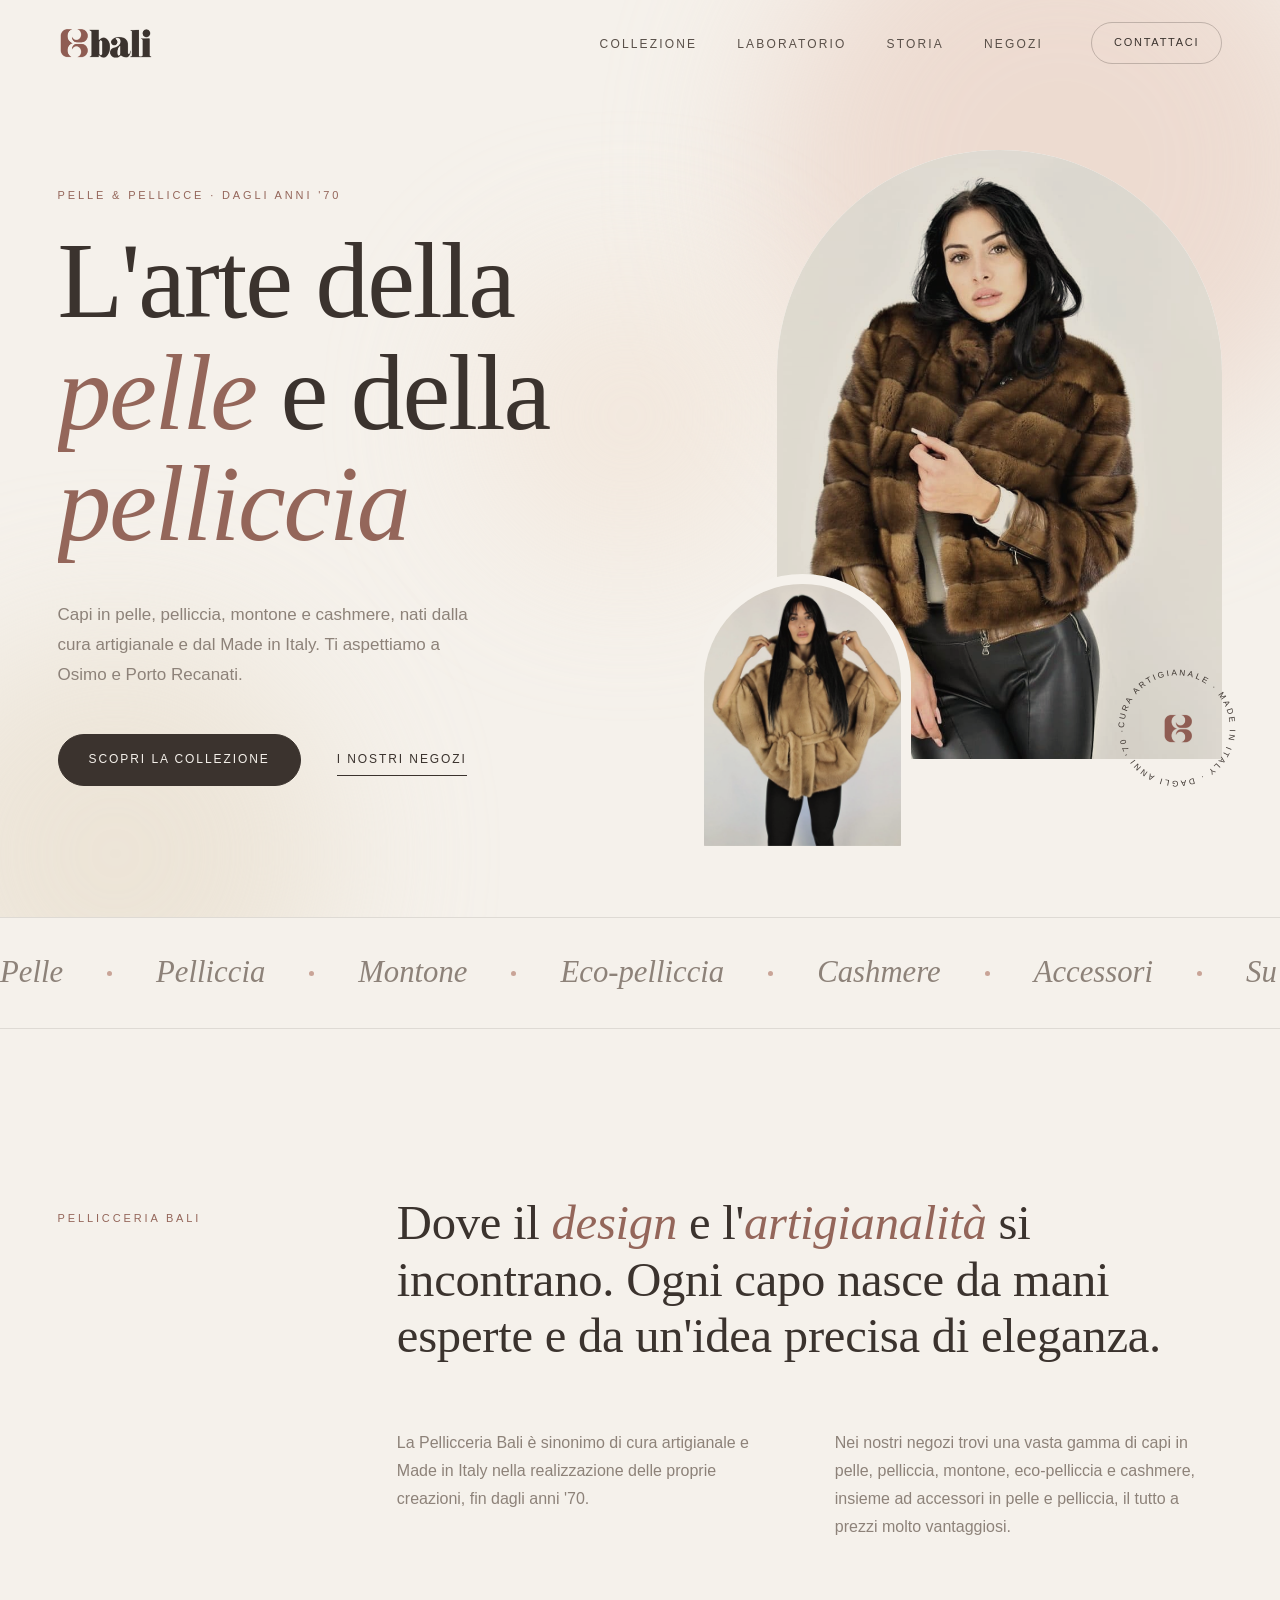
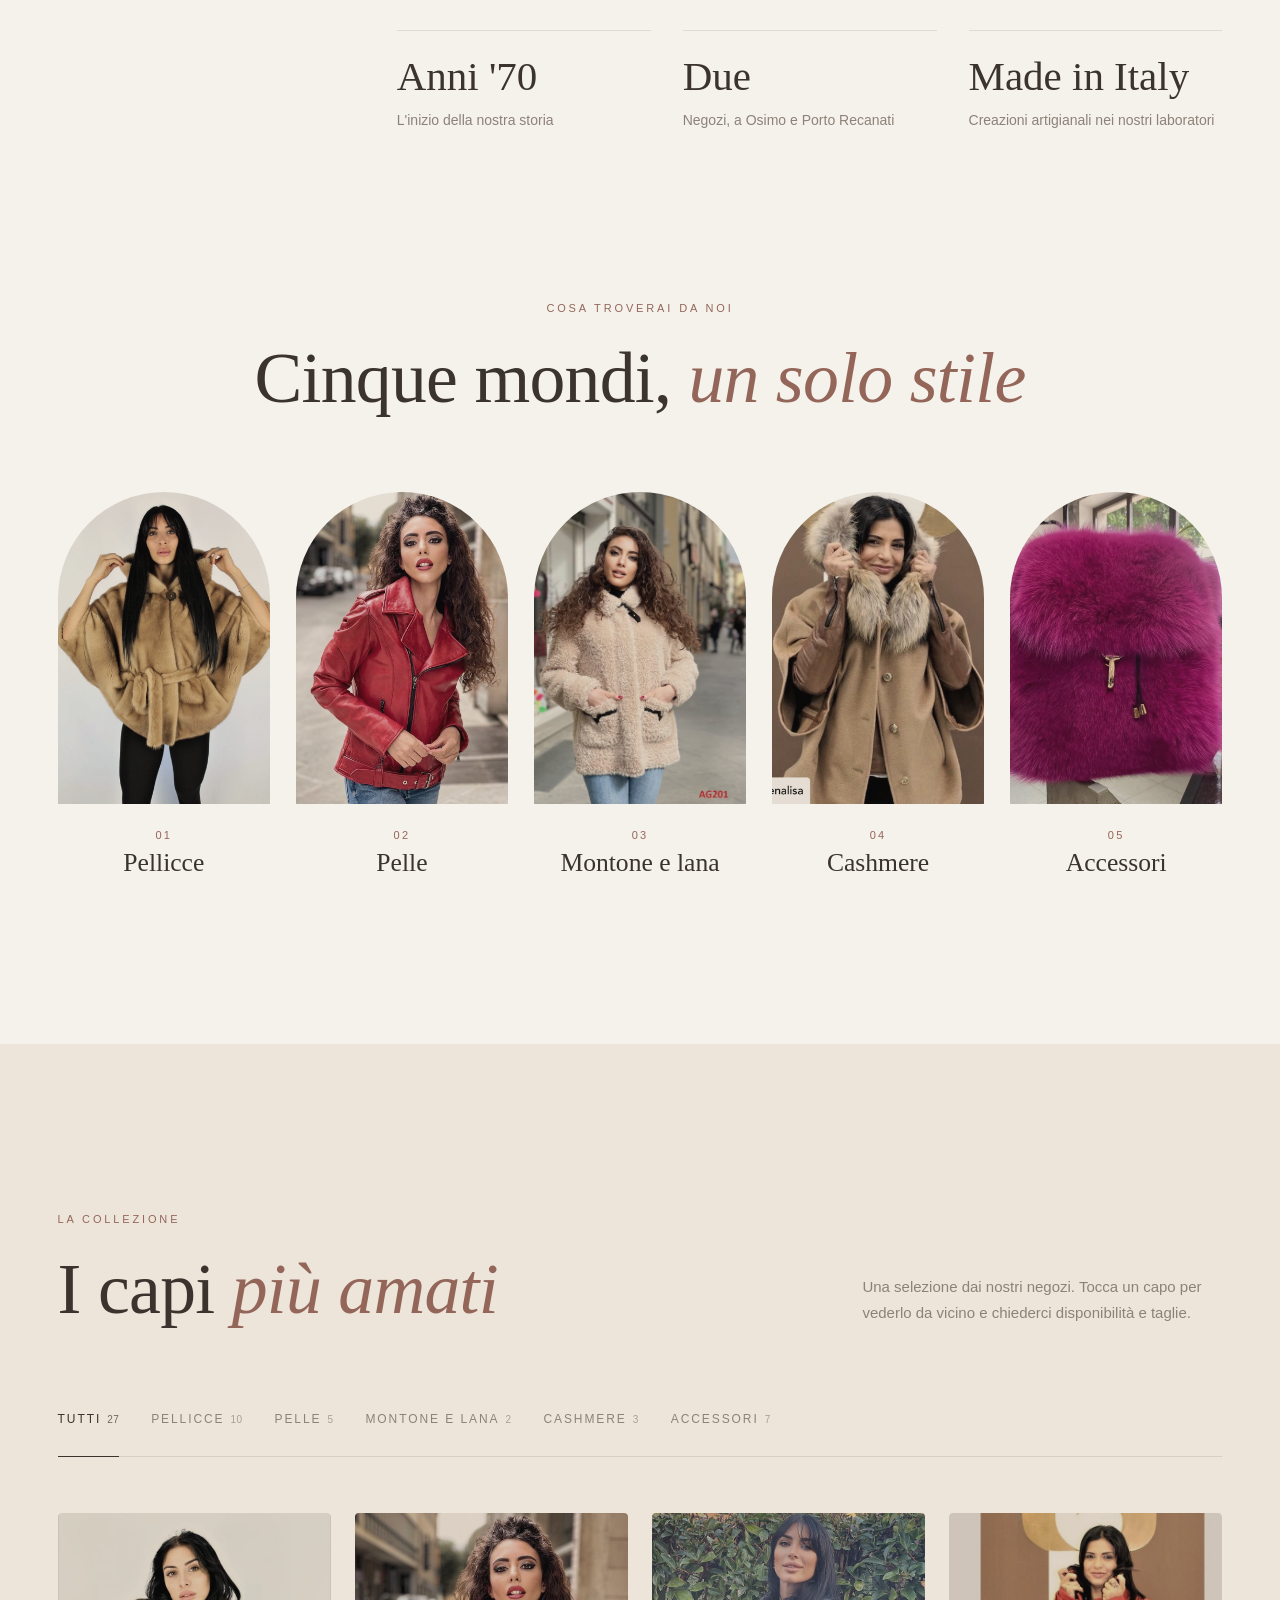
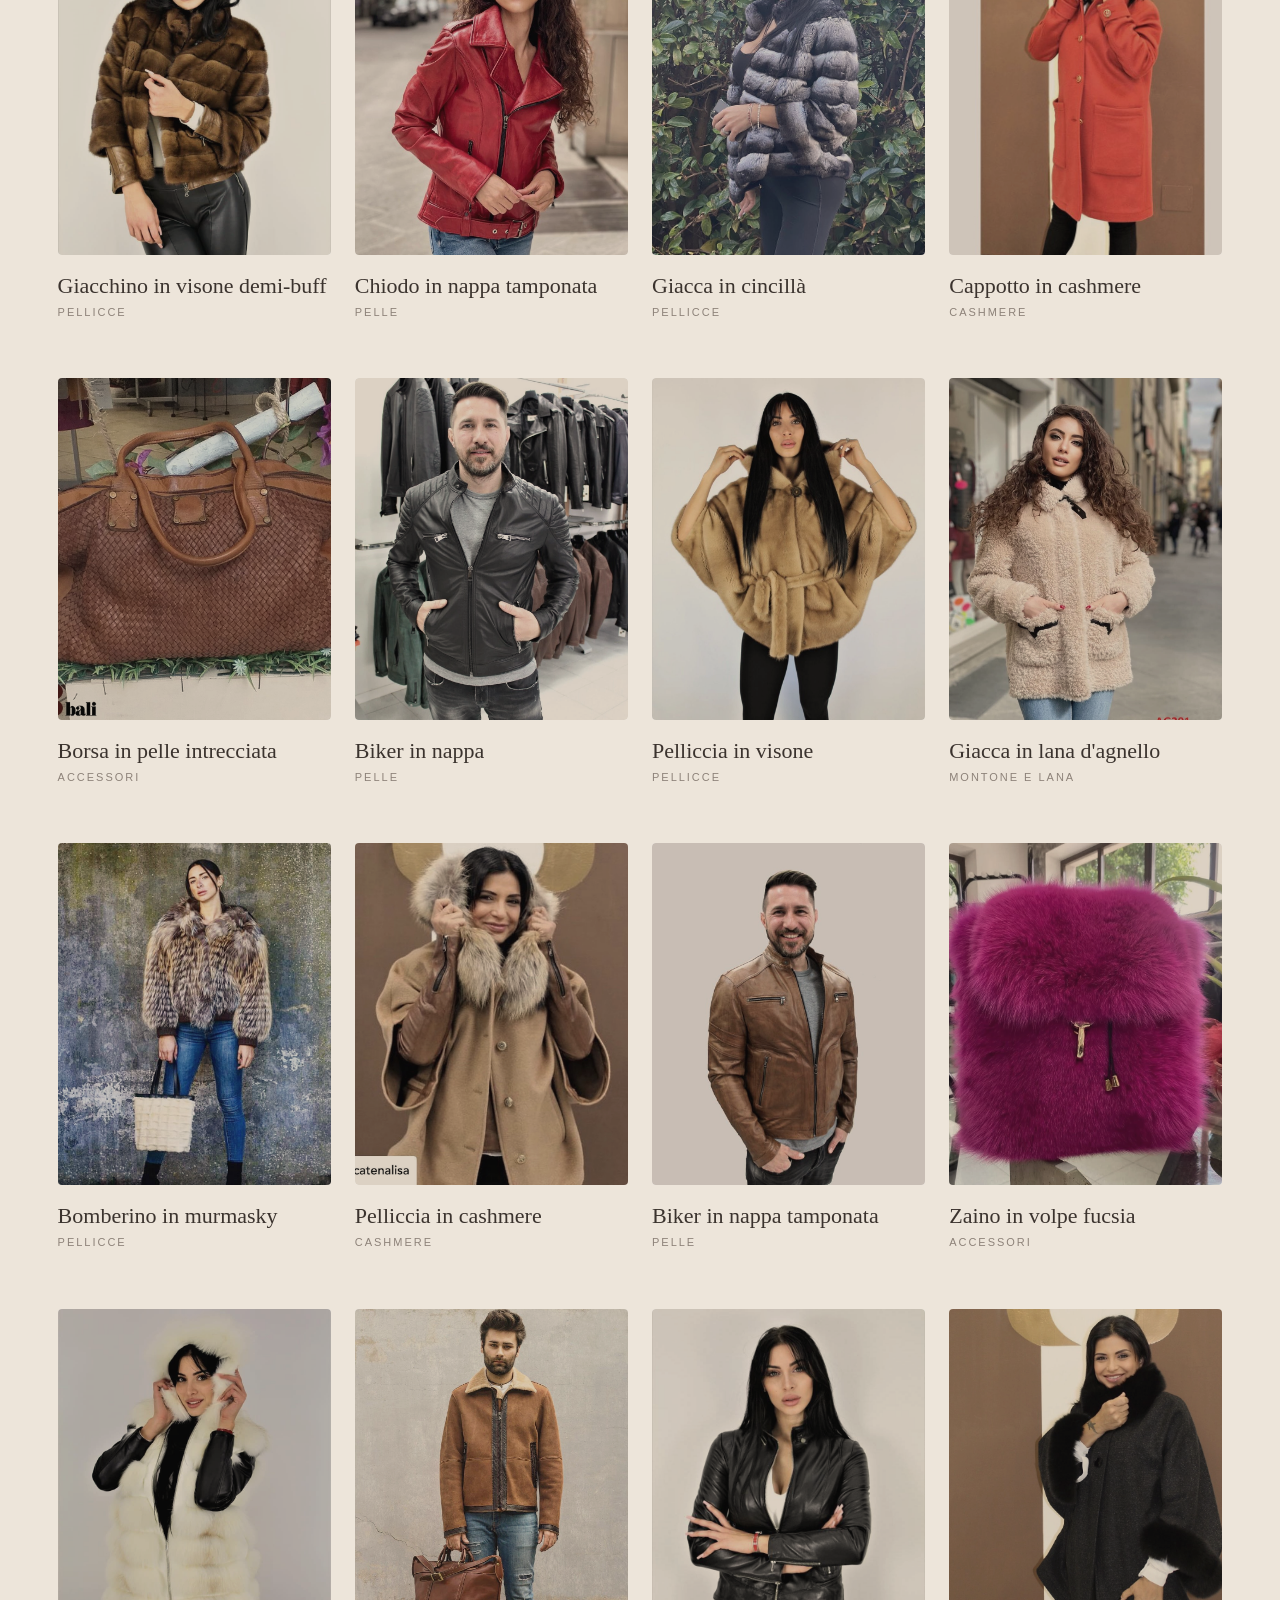
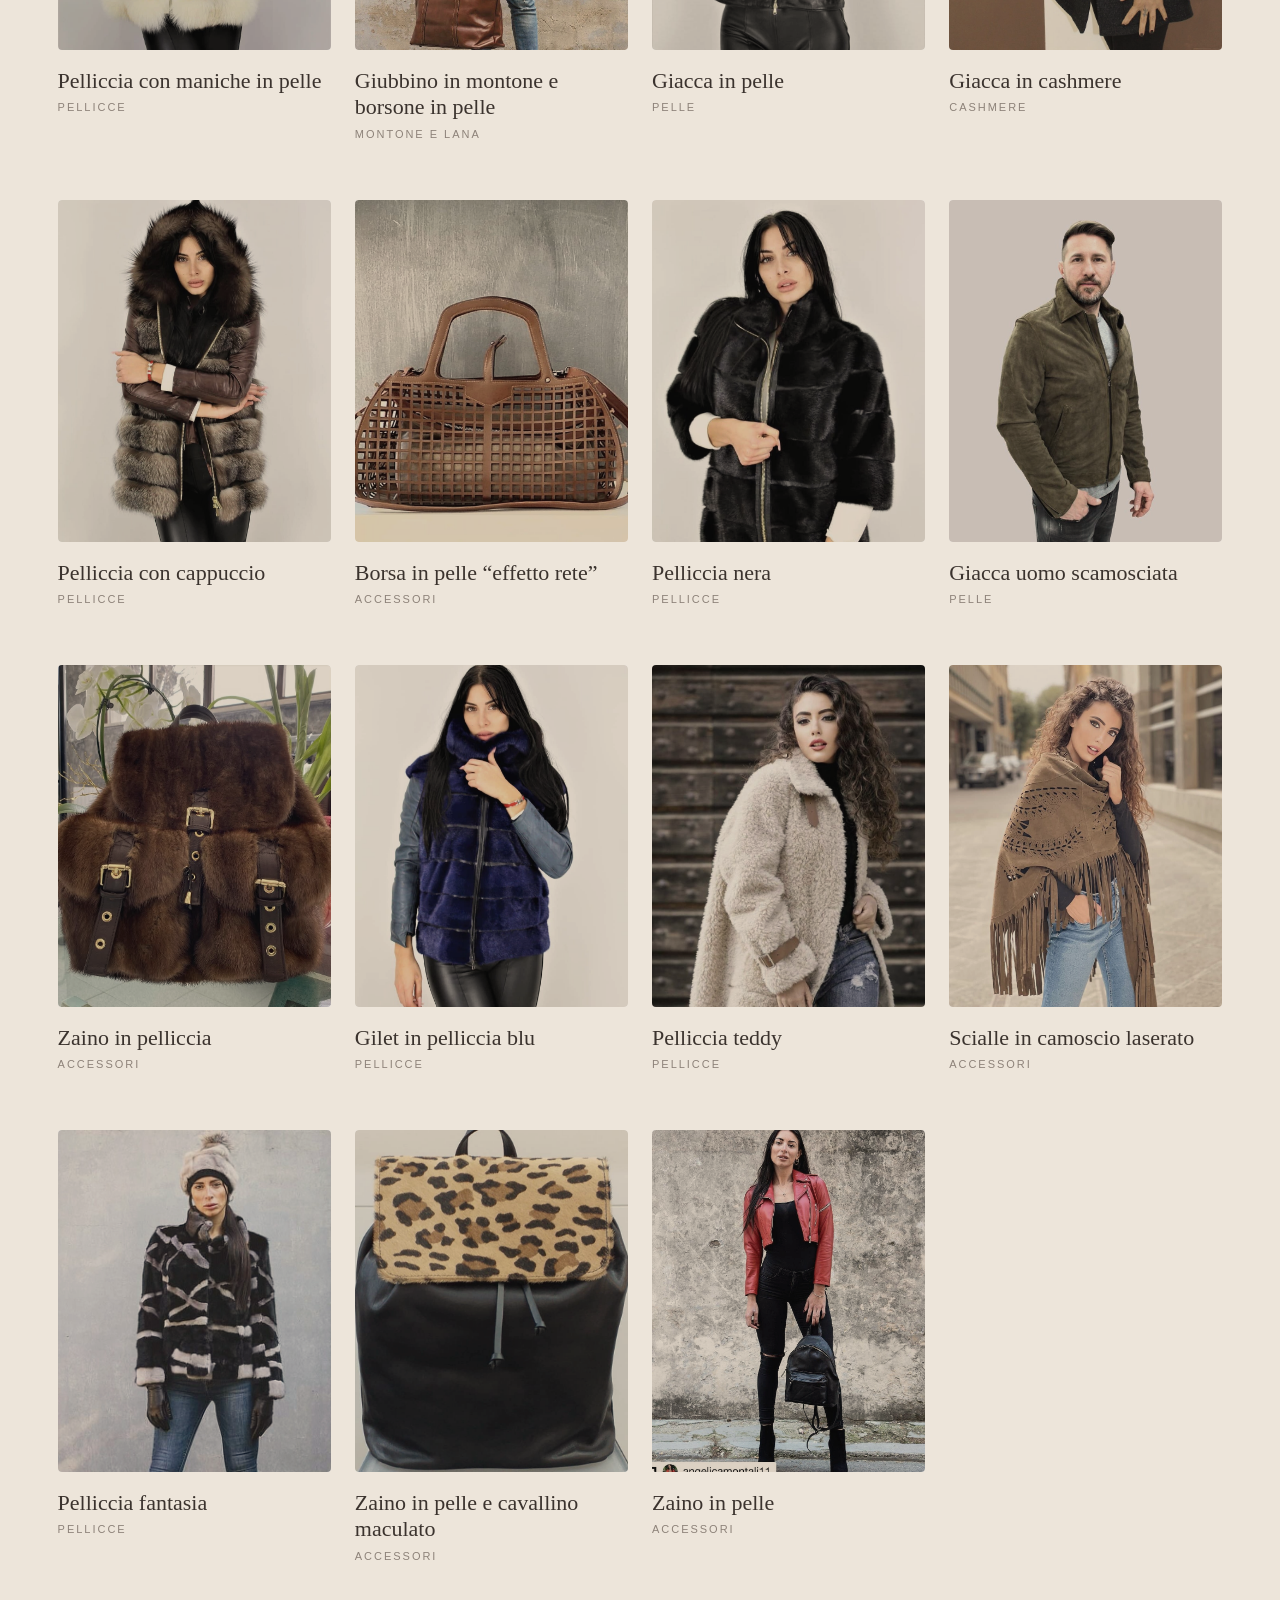
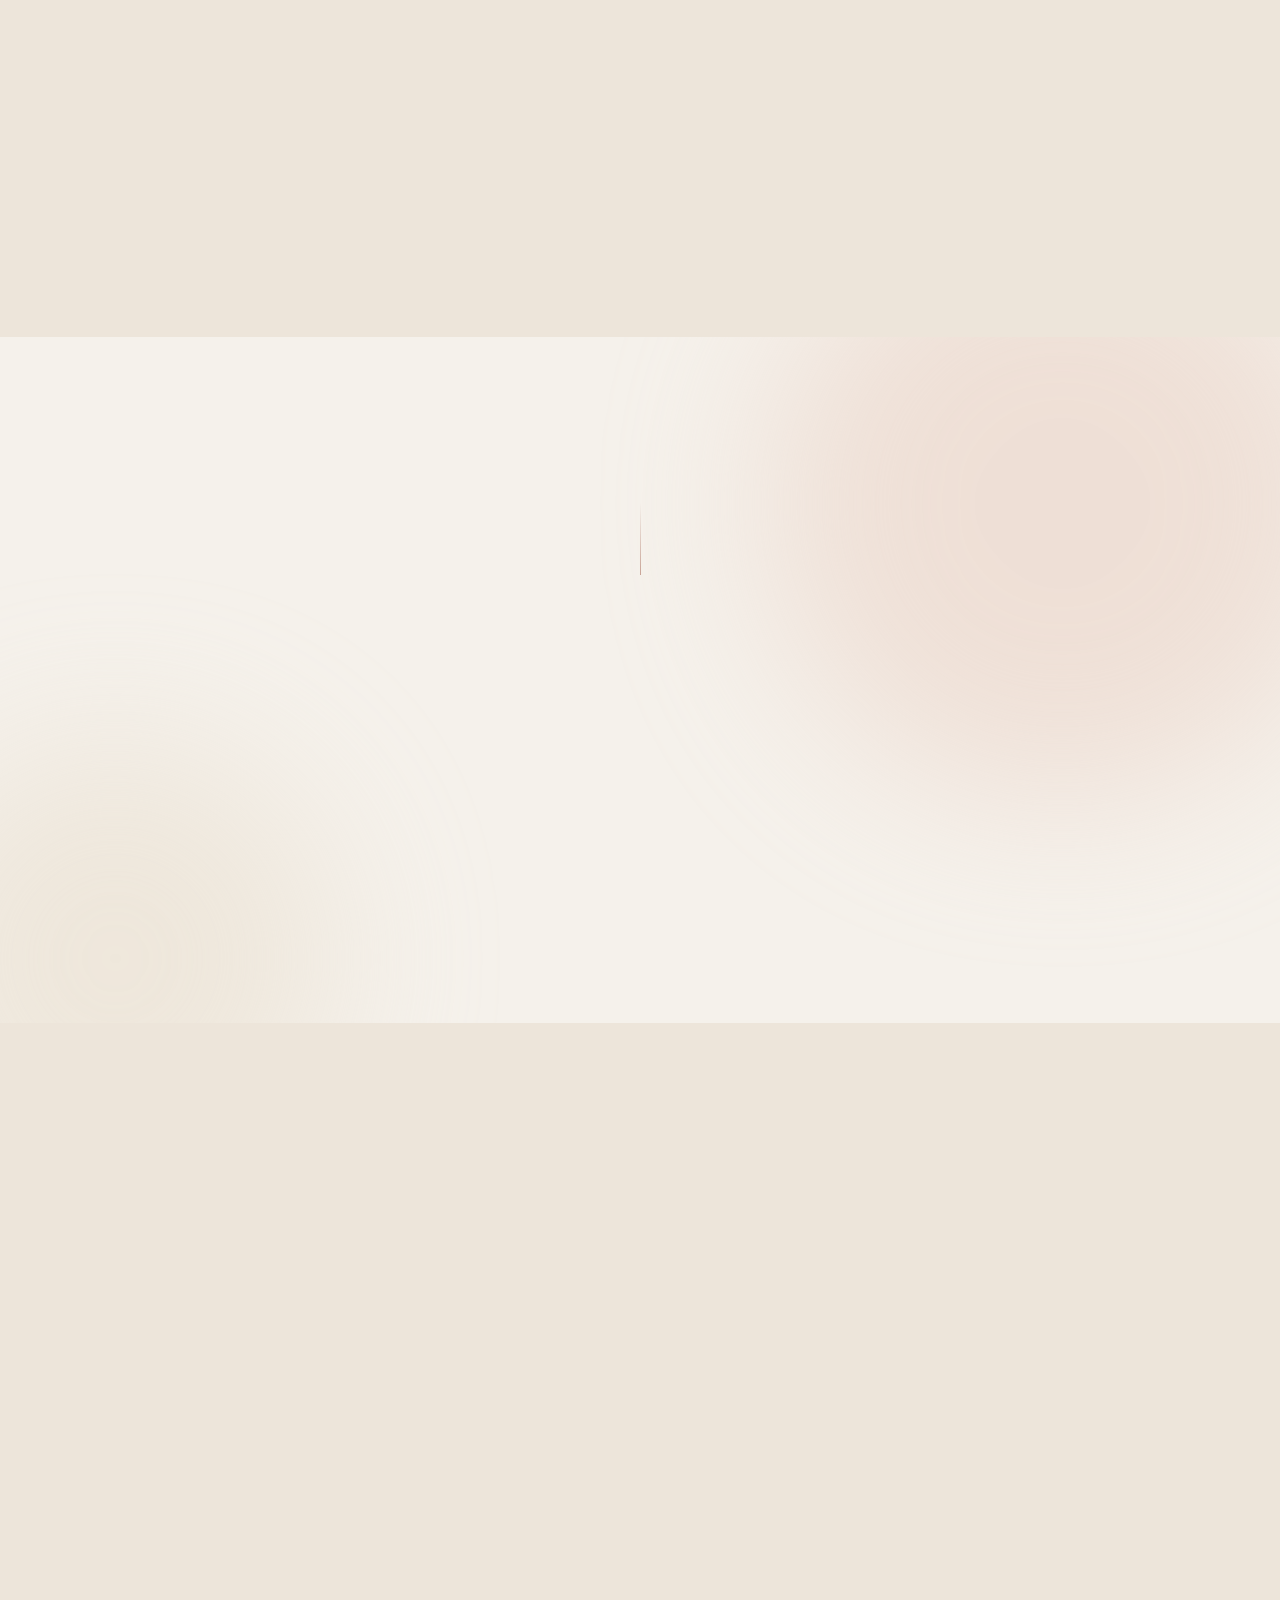
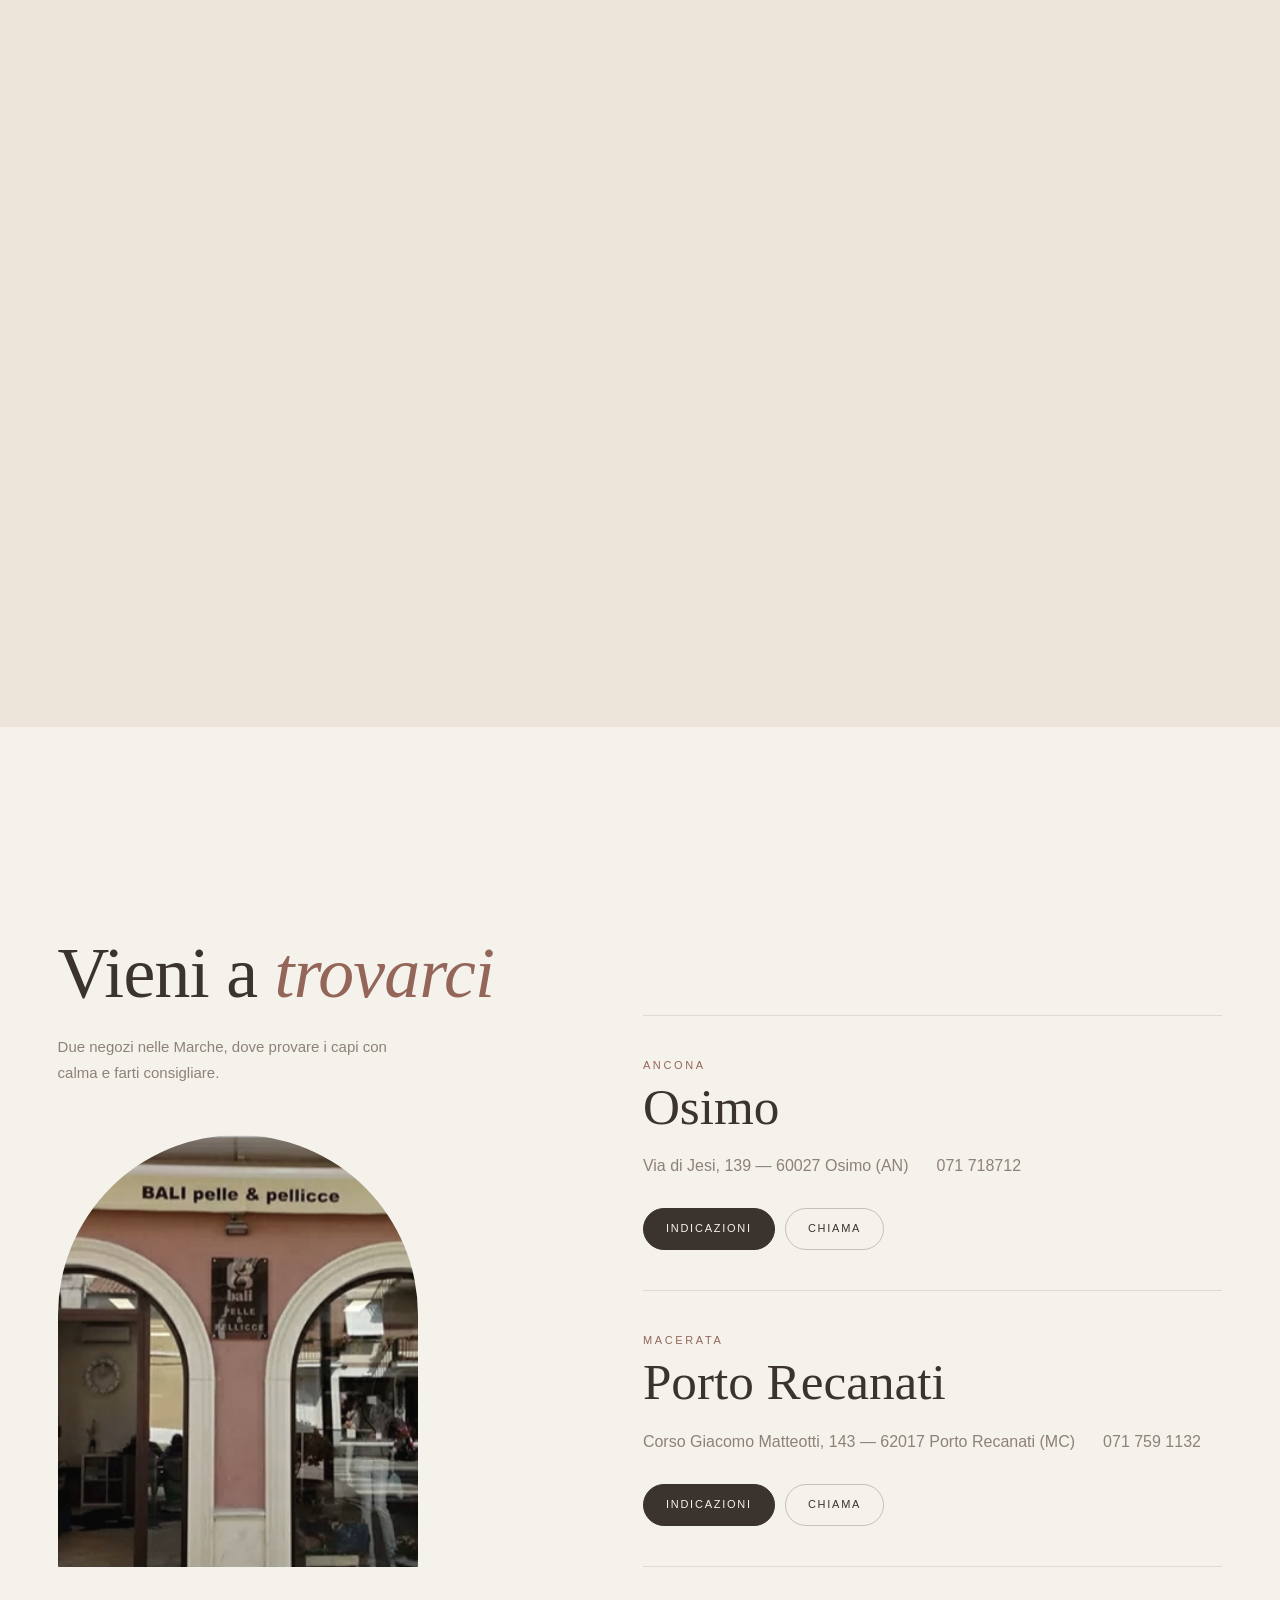
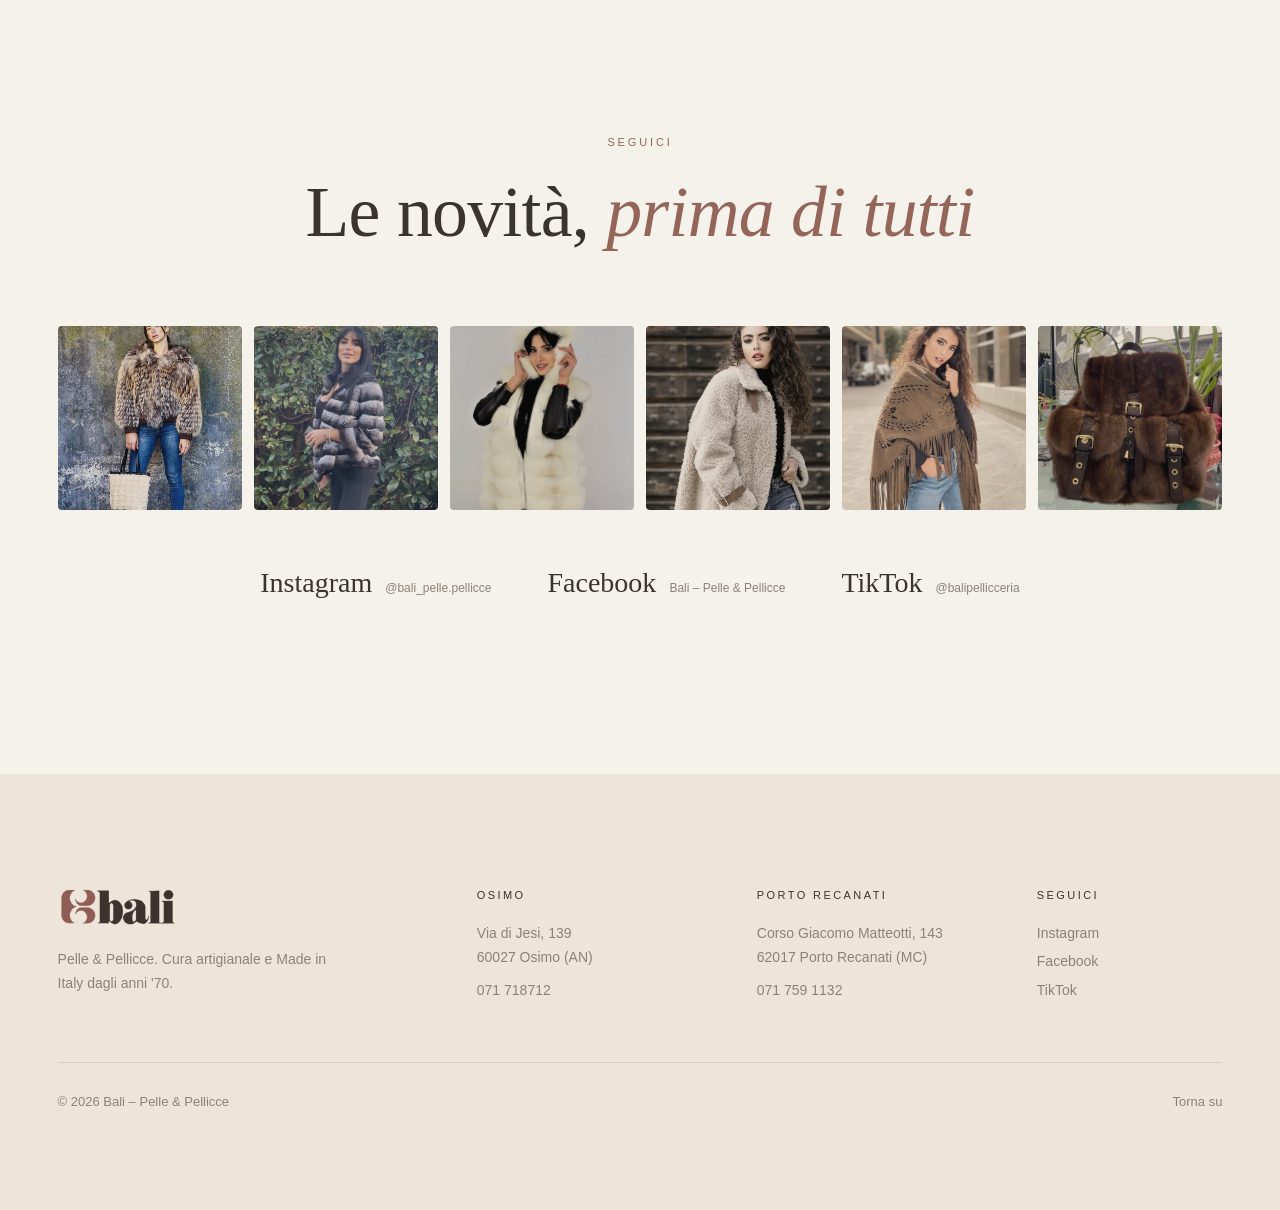
==== index.html @ cedbc959 "Importa il sito Bali – Pelle & Pellicce (versione dallo zip) Sito statico: index.html, style.css, ma" ====
<!doctype html>
<html lang="it">
<head>
  <meta charset="utf-8">
  <meta name="viewport" content="width=device-width, initial-scale=1">
  <title>Bali – Pelle &amp; Pellicce | Osimo e Porto Recanati</title>
  <meta name="description" content="Pellicceria Bali: capi in pelle, pelliccia, montone, cashmere e accessori, cura artigianale e Made in Italy dagli anni '70. Laboratorio per riparazioni, rimesse a modello e capi su misura. Negozi a Osimo e Porto Recanati.">
  <meta name="theme-color" content="#f5f1eb">
  <link rel="icon" type="image/png" href="img/favicon-tenue.png">
  <link rel="apple-touch-icon" href="img/favicon-tenue.png">

  <meta property="og:type" content="website">
  <meta property="og:title" content="Bali – Pelle &amp; Pellicce">
  <meta property="og:description" content="Cura artigianale e Made in Italy dagli anni '70. Negozi a Osimo e Porto Recanati.">
  <meta property="og:image" content="img/p13.jpg">
  <meta property="og:locale" content="it_IT">

  <link rel="preload" href="fonts/instrument-serif-latin.woff2" as="font" type="font/woff2" crossorigin>
  <link rel="preload" href="fonts/manrope-latin.woff2" as="font" type="font/woff2" crossorigin>
  <link rel="stylesheet" href="fonts/fonts.css">
  <link rel="stylesheet" href="style.css">

  <script>document.documentElement.classList.add('js')</script>
  <script type="application/ld+json">
  {
    "@context": "https://schema.org",
    "@graph": [
      {
        "@type": "ClothingStore",
        "name": "Bali – Pelle & Pellicce Osimo",
        "image": "img/negozio-3.jpg",
        "telephone": "+39 071 718712",
        "address": { "@type": "PostalAddress", "streetAddress": "Via di Jesi, 139", "addressLocality": "Osimo", "postalCode": "60027", "addressRegion": "AN", "addressCountry": "IT" }
      },
      {
        "@type": "ClothingStore",
        "name": "Bali – Pelle & Pellicce Porto Recanati",
        "image": "img/negozio-3.jpg",
        "telephone": "+39 071 759 1132",
        "address": { "@type": "PostalAddress", "streetAddress": "Corso Giacomo Matteotti, 143", "addressLocality": "Porto Recanati", "postalCode": "62017", "addressRegion": "MC", "addressCountry": "IT" }
      }
    ]
  }
  </script>
</head>
<body>
  <a class="salta" href="#contenuto">Vai al contenuto</a>

  <!-- ============ HEADER ============ -->
  <header class="header" id="header">
    <div class="header__inner">
      <a class="header__logo" href="#top" aria-label="Bali – Pelle &amp; Pellicce, torna all'inizio">
        <img src="img/logo-tenue.png" alt="Bali" width="250" height="86">
      </a>
      <nav class="nav" id="nav" aria-label="Menu principale">
        <ul class="nav__lista">
          <li><a href="#collezione">Collezione</a></li>
          <li><a href="#laboratorio">Laboratorio</a></li>
          <li><a href="#storia">Storia</a></li>
          <li><a href="#negozi">Negozi</a></li>
        </ul>
        <a class="btn btn--contorno btn--piccolo nav__cta" href="https://wa.me/390717591132" target="_blank" rel="noopener">Contattaci</a>
      </nav>
      <button class="burger" id="burger" type="button" aria-expanded="false" aria-controls="nav" aria-label="Apri il menu">
        <span></span><span></span>
      </button>
    </div>
  </header>

  <main id="contenuto">

    <!-- ============ HERO ============ -->
    <section class="hero" id="top">
      <div class="luce" aria-hidden="true"><span></span><span></span><span></span></div>
      <div class="contenitore hero__inner">
        <div class="hero__testo">
          <p class="etichetta hero__etichetta">Pelle &amp; Pellicce · dagli anni '70</p>
          <h1 class="hero__titolo">
            <span class="riga"><span>L'arte della</span></span>
            <span class="riga"><span><em>pelle</em> e della</span></span>
            <span class="riga"><span><em>pelliccia</em></span></span>
          </h1>
          <p class="hero__sotto">Capi in pelle, pelliccia, montone e cashmere, nati dalla cura artigianale e dal Made in Italy. Ti aspettiamo a Osimo e Porto Recanati.</p>
          <div class="hero__azioni">
            <a class="btn" href="#collezione">Scopri la collezione</a>
            <a class="link" href="#negozi">I nostri negozi</a>
          </div>
        </div>

        <div class="hero__media" aria-hidden="true">
          <figure class="arco arco--grande foto-tenue" data-parallax="-0.04"><img src="img/p13.jpg" alt="" width="864" height="1080"></figure>
          <figure class="arco arco--piccolo foto-tenue" data-parallax="0.1"><img src="img/p22.jpg" alt="" width="928" height="1160"></figure>
          <div class="sigillo">
            <svg viewBox="0 0 200 200" class="sigillo__testo">
              <defs><path id="cerchio" d="M100,100 m-80,0 a80,80 0 1,1 160,0 a80,80 0 1,1 -160,0"/></defs>
              <text><textPath href="#cerchio" textLength="500" lengthAdjust="spacing">Cura artigianale · Made in Italy · dagli anni '70 ·</textPath></text>
            </svg>
            <img src="img/marchio-tenue.png" alt="" width="234" height="258">
          </div>
        </div>
      </div>
    </section>

    <!-- ============ MATERIE ============ -->
    <div class="materie" aria-hidden="true">
      <div class="materie__traccia">
        <span>Pelle</span><i></i><span>Pelliccia</span><i></i><span>Montone</span><i></i><span>Eco-pelliccia</span><i></i><span>Cashmere</span><i></i><span>Accessori</span><i></i><span>Su misura</span><i></i>
        <span>Pelle</span><i></i><span>Pelliccia</span><i></i><span>Montone</span><i></i><span>Eco-pelliccia</span><i></i><span>Cashmere</span><i></i><span>Accessori</span><i></i><span>Su misura</span><i></i>
      </div>
    </div>

    <!-- ============ MANIFESTO ============ -->
    <section class="manifesto sezione" id="manifesto">
      <div class="contenitore manifesto__inner">
        <p class="etichetta reveal">Pellicceria Bali</p>
        <div>
          <p class="manifesto__frase reveal">Dove il <em>design</em> e l'<em>artigianalità</em> si incontrano. Ogni capo nasce da mani esperte e da un'idea precisa di eleganza.</p>
          <div class="manifesto__colonne">
            <p class="reveal">La Pellicceria Bali è sinonimo di cura artigianale e Made in Italy nella realizzazione delle proprie creazioni, fin dagli anni '70.</p>
            <p class="reveal">Nei nostri negozi trovi una vasta gamma di capi in pelle, pelliccia, montone, eco-pelliccia e cashmere, insieme ad accessori in pelle e pelliccia, il tutto a prezzi molto vantaggiosi.</p>
          </div>
          <dl class="numeri">
            <div class="reveal"><dt>Anni '70</dt><dd>L'inizio della nostra storia</dd></div>
            <div class="reveal"><dt>Due</dt><dd>Negozi, a Osimo e Porto Recanati</dd></div>
            <div class="reveal"><dt>Made in Italy</dt><dd>Creazioni artigianali nei nostri laboratori</dd></div>
          </dl>
        </div>
      </div>
    </section>

    <!-- ============ CATEGORIE ============ -->
    <section class="categorie" aria-labelledby="titolo-categorie">
      <div class="contenitore">
        <div class="intestazione intestazione--centro">
          <p class="etichetta reveal">Cosa troverai da noi</p>
          <h2 class="titolo reveal" id="titolo-categorie">Cinque mondi, <em>un solo stile</em></h2>
        </div>
        <div class="categorie__griglia">
          <a class="categoria reveal" href="#collezione" data-filtro="pellicce">
            <span class="categoria__arco foto-tenue"><img src="img/p22.jpg" alt="" loading="lazy" width="928" height="1160"></span>
            <span class="categoria__num">01</span><span class="categoria__nome">Pellicce</span>
          </a>
          <a class="categoria reveal" href="#collezione" data-filtro="pelle">
            <span class="categoria__arco foto-tenue"><img src="img/p07.jpg" alt="" loading="lazy" width="959" height="1199"></span>
            <span class="categoria__num">02</span><span class="categoria__nome">Pelle</span>
          </a>
          <a class="categoria reveal" href="#collezione" data-filtro="montone">
            <span class="categoria__arco foto-tenue"><img src="img/p10.jpg" alt="" loading="lazy" width="1000" height="1350"></span>
            <span class="categoria__num">03</span><span class="categoria__nome">Montone e lana</span>
          </a>
          <a class="categoria reveal" href="#collezione" data-filtro="cashmere">
            <span class="categoria__arco foto-tenue"><img src="img/p21.jpg" alt="" loading="lazy" width="1000" height="1080"></span>
            <span class="categoria__num">04</span><span class="categoria__nome">Cashmere</span>
          </a>
          <a class="categoria reveal" href="#collezione" data-filtro="accessori">
            <span class="categoria__arco foto-tenue"><img src="img/p27.jpg" alt="" loading="lazy" width="1000" height="1080"></span>
            <span class="categoria__num">05</span><span class="categoria__nome">Accessori</span>
          </a>
        </div>
      </div>
    </section>

    <!-- ============ COLLEZIONE ============ -->
    <section class="collezione sezione" id="collezione" aria-labelledby="titolo-collezione">
      <div class="contenitore">
        <div class="intestazione intestazione--riga">
          <div>
            <p class="etichetta reveal">La collezione</p>
            <h2 class="titolo reveal" id="titolo-collezione">I capi <em>più amati</em></h2>
          </div>
          <p class="intestazione__nota reveal">Una selezione dai nostri negozi. Tocca un capo per vederlo da vicino e chiederci disponibilità e taglie.</p>
        </div>

        <div class="filtri reveal" role="group" aria-label="Filtra per categoria">
          <button type="button" class="filtro is-attivo" data-filtro="tutti" aria-pressed="true">Tutti <span></span></button>
          <button type="button" class="filtro" data-filtro="pellicce" aria-pressed="false">Pellicce <span></span></button>
          <button type="button" class="filtro" data-filtro="pelle" aria-pressed="false">Pelle <span></span></button>
          <button type="button" class="filtro" data-filtro="montone" aria-pressed="false">Montone e lana <span></span></button>
          <button type="button" class="filtro" data-filtro="cashmere" aria-pressed="false">Cashmere <span></span></button>
          <button type="button" class="filtro" data-filtro="accessori" aria-pressed="false">Accessori <span></span></button>
        </div>

        <ul class="griglia" id="griglia">
          <li class="prodotto" data-cat="pellicce"><button type="button"><span class="prodotto__foto foto-tenue"><img src="img/p13.jpg" alt="Giacchino in visone demi-buff" loading="lazy" width="864" height="1080"></span><span class="prodotto__nome">Giacchino in visone demi-buff</span><span class="prodotto__cat">Pellicce</span></button></li>
          <li class="prodotto" data-cat="pelle"><button type="button"><span class="prodotto__foto foto-tenue"><img src="img/p07.jpg" alt="Chiodo in nappa tamponata rosso" loading="lazy" width="959" height="1199"></span><span class="prodotto__nome">Chiodo in nappa tamponata</span><span class="prodotto__cat">Pelle</span></button></li>
          <li class="prodotto" data-cat="pellicce"><button type="button"><span class="prodotto__foto foto-tenue"><img src="img/p09.jpg" alt="Giacca in cincillà" loading="lazy" width="939" height="939"></span><span class="prodotto__nome">Giacca in cincillà</span><span class="prodotto__cat">Pellicce</span></button></li>
          <li class="prodotto" data-cat="cashmere"><button type="button"><span class="prodotto__foto foto-tenue"><img src="img/p06.jpg" alt="Cappotto in cashmere rosso" loading="lazy" width="710" height="739"></span><span class="prodotto__nome">Cappotto in cashmere</span><span class="prodotto__cat">Cashmere</span></button></li>
          <li class="prodotto" data-cat="accessori"><button type="button"><span class="prodotto__foto foto-tenue"><img src="img/p05.jpg" alt="Borsa in pelle intrecciata color cuoio" loading="lazy" width="1000" height="1080"></span><span class="prodotto__nome">Borsa in pelle intrecciata</span><span class="prodotto__cat">Accessori</span></button></li>
          <li class="prodotto" data-cat="pelle"><button type="button"><span class="prodotto__foto foto-tenue"><img src="img/p01.jpg" alt="Biker in nappa nero da uomo" loading="lazy" width="1000" height="1349"></span><span class="prodotto__nome">Biker in nappa</span><span class="prodotto__cat">Pelle</span></button></li>
          <li class="prodotto" data-cat="pellicce"><button type="button"><span class="prodotto__foto foto-tenue"><img src="img/p22.jpg" alt="Pelliccia in visone color miele con cintura" loading="lazy" width="928" height="1160"></span><span class="prodotto__nome">Pelliccia in visone</span><span class="prodotto__cat">Pellicce</span></button></li>
          <li class="prodotto" data-cat="montone"><button type="button"><span class="prodotto__foto foto-tenue"><img src="img/p10.jpg" alt="Giacca in lana d'agnello color sabbia" loading="lazy" width="1000" height="1350"></span><span class="prodotto__nome">Giacca in lana d'agnello</span><span class="prodotto__cat">Montone e lana</span></button></li>
          <li class="prodotto" data-cat="pellicce"><button type="button"><span class="prodotto__foto foto-tenue"><img src="img/p03.jpg" alt="Bomberino in murmasky" loading="lazy" width="720" height="900"></span><span class="prodotto__nome">Bomberino in murmasky</span><span class="prodotto__cat">Pellicce</span></button></li>
          <li class="prodotto" data-cat="cashmere"><button type="button"><span class="prodotto__foto foto-tenue"><img src="img/p21.jpg" alt="Cappotto in cashmere con collo in pelliccia" loading="lazy" width="1000" height="1080"></span><span class="prodotto__nome">Pelliccia in cashmere</span><span class="prodotto__cat">Cashmere</span></button></li>
          <li class="prodotto" data-cat="pelle"><button type="button"><span class="prodotto__foto foto-tenue"><img src="img/p02.jpg" alt="Biker in nappa tamponata color cuoio da uomo" loading="lazy" width="903" height="1129"></span><span class="prodotto__nome">Biker in nappa tamponata</span><span class="prodotto__cat">Pelle</span></button></li>
          <li class="prodotto" data-cat="accessori"><button type="button"><span class="prodotto__foto foto-tenue"><img src="img/p27.jpg" alt="Zaino in volpe fucsia" loading="lazy" width="1000" height="1080"></span><span class="prodotto__nome">Zaino in volpe fucsia</span><span class="prodotto__cat">Accessori</span></button></li>
          <li class="prodotto" data-cat="pellicce"><button type="button"><span class="prodotto__foto foto-tenue"><img src="img/p16.jpg" alt="Gilet in pelliccia bianca con maniche in pelle" loading="lazy" width="864" height="1080"></span><span class="prodotto__nome">Pelliccia con maniche in pelle</span><span class="prodotto__cat">Pellicce</span></button></li>
          <li class="prodotto" data-cat="montone"><button type="button"><span class="prodotto__foto foto-tenue"><img src="img/p14.jpg" alt="Giubbino in montone e borsone in pelle" loading="lazy" width="1000" height="1317"></span><span class="prodotto__nome">Giubbino in montone e borsone in pelle</span><span class="prodotto__cat">Montone e lana</span></button></li>
          <li class="prodotto" data-cat="pelle"><button type="button"><span class="prodotto__foto foto-tenue"><img src="img/p11.jpg" alt="Giacca in pelle nera" loading="lazy" width="682" height="854"></span><span class="prodotto__nome">Giacca in pelle</span><span class="prodotto__cat">Pelle</span></button></li>
          <li class="prodotto" data-cat="cashmere"><button type="button"><span class="prodotto__foto foto-tenue"><img src="img/p08.jpg" alt="Giacca in cashmere grigia con polsi in pelliccia" loading="lazy" width="986" height="986"></span><span class="prodotto__nome">Giacca in cashmere</span><span class="prodotto__cat">Cashmere</span></button></li>
          <li class="prodotto" data-cat="pellicce"><button type="button"><span class="prodotto__foto foto-tenue"><img src="img/p17.jpg" alt="Pelliccia marrone con cappuccio" loading="lazy" width="1000" height="1350"></span><span class="prodotto__nome">Pelliccia con cappuccio</span><span class="prodotto__cat">Pellicce</span></button></li>
          <li class="prodotto" data-cat="accessori"><button type="button"><span class="prodotto__foto foto-tenue"><img src="img/p04.jpg" alt="Borsa in pelle effetto rete" loading="lazy" width="1000" height="1080"></span><span class="prodotto__nome">Borsa in pelle “effetto rete”</span><span class="prodotto__cat">Accessori</span></button></li>
          <li class="prodotto" data-cat="pellicce"><button type="button"><span class="prodotto__foto foto-tenue"><img src="img/p19.jpg" alt="Pelliccia nera" loading="lazy" width="1000" height="1080"></span><span class="prodotto__nome">Pelliccia nera</span><span class="prodotto__cat">Pellicce</span></button></li>
          <li class="prodotto" data-cat="pelle"><button type="button"><span class="prodotto__foto foto-tenue"><img src="img/p12.jpg" alt="Giacca uomo scamosciata verde oliva" loading="lazy" width="903" height="1129"></span><span class="prodotto__nome">Giacca uomo scamosciata</span><span class="prodotto__cat">Pelle</span></button></li>
          <li class="prodotto" data-cat="accessori"><button type="button"><span class="prodotto__foto foto-tenue"><img src="img/p26.jpg" alt="Zaino in pelliccia marrone" loading="lazy" width="1000" height="1080"></span><span class="prodotto__nome">Zaino in pelliccia</span><span class="prodotto__cat">Accessori</span></button></li>
          <li class="prodotto" data-cat="pellicce"><button type="button"><span class="prodotto__foto foto-tenue"><img src="img/p20.jpg" alt="Gilet in pelliccia blu" loading="lazy" width="1000" height="1350"></span><span class="prodotto__nome">Gilet in pelliccia blu</span><span class="prodotto__cat">Pellicce</span></button></li>
          <li class="prodotto" data-cat="pellicce"><button type="button"><span class="prodotto__foto foto-tenue"><img src="img/p18.jpg" alt="Pelliccia teddy color avorio" loading="lazy" width="683" height="854"></span><span class="prodotto__nome">Pelliccia teddy</span><span class="prodotto__cat">Pellicce</span></button></li>
          <li class="prodotto" data-cat="accessori"><button type="button"><span class="prodotto__foto foto-tenue"><img src="img/p23.jpg" alt="Scialle in camoscio laserato con frange" loading="lazy" width="1000" height="1350"></span><span class="prodotto__nome">Scialle in camoscio laserato</span><span class="prodotto__cat">Accessori</span></button></li>
          <li class="prodotto" data-cat="pellicce"><button type="button"><span class="prodotto__foto foto-tenue"><img src="img/p15.jpg" alt="Pelliccia fantasia bianca e nera" loading="lazy" width="720" height="720"></span><span class="prodotto__nome">Pelliccia fantasia</span><span class="prodotto__cat">Pellicce</span></button></li>
          <li class="prodotto" data-cat="accessori"><button type="button"><span class="prodotto__foto foto-tenue"><img src="img/p25.jpg" alt="Zaino in pelle nera e cavallino maculato" loading="lazy" width="971" height="970"></span><span class="prodotto__nome">Zaino in pelle e cavallino maculato</span><span class="prodotto__cat">Accessori</span></button></li>
          <li class="prodotto" data-cat="accessori"><button type="button"><span class="prodotto__foto foto-tenue"><img src="img/p24.jpg" alt="Zaino in pelle nero" loading="lazy" width="1000" height="1323"></span><span class="prodotto__nome">Zaino in pelle</span><span class="prodotto__cat">Accessori</span></button></li>
        </ul>

        <p class="collezione__fine reveal">Questa è solo una parte di ciò che trovi in negozio. <a class="link" href="#negozi">Vieni a trovarci</a></p>
      </div>
    </section>

    <!-- ============ CITAZIONE ============ -->
    <section class="citazione sezione" id="storia" aria-label="La nostra filosofia">
      <div class="luce luce--tenue" aria-hidden="true"><span></span><span></span></div>
      <div class="contenitore citazione__inner">
        <p class="etichetta reveal">Dal laboratorio, dagli anni '70</p>
        <blockquote class="reveal">
          <p>Ogni punto, ogni taglio, ogni rifinitura: il <em>tempo</em> che dedichiamo a un capo è il tempo che lui ti restituirà.</p>
        </blockquote>
      </div>
    </section>

    <!-- ============ LABORATORIO ============ -->
    <section class="laboratorio sezione" id="laboratorio" aria-labelledby="titolo-laboratorio">
      <div class="contenitore laboratorio__inner">
        <div class="laboratorio__media">
          <figure class="arco laboratorio__foto reveal"><img src="img/negozio-1.jpg" alt="Cucitura di un capo in pelle rossa nel laboratorio Bali" loading="lazy" width="1080" height="1080"></figure>
          <figure class="laboratorio__bozzetti reveal"><img src="img/negozio-2.jpg" alt="Bozzetti di capi su misura" loading="lazy" width="710" height="432"></figure>
        </div>
        <div class="laboratorio__testo">
          <p class="etichetta reveal">Servizi</p>
          <h2 class="titolo reveal" id="titolo-laboratorio">Il nostro <em>laboratorio</em></h2>
          <p class="laboratorio__intro reveal">Nei nostri laboratori ci prendiamo cura dei tuoi capi, dal primo all'ultimo punto: sia di quelli acquistati da noi, sia di quelli che ami da sempre.</p>
          <ol class="servizi">
            <li class="servizio reveal"><span class="servizio__num">01</span><div><h3>Riparazione</h3><p>Strappi, cuciture, fodere e chiusure: ridiamo forma e vita ai capi in pelle e pelliccia.</p></div></li>
            <li class="servizio reveal"><span class="servizio__num">02</span><div><h3>Rimesse a modello</h3><p>Una pelliccia di ieri diventa un capo di oggi, con nuove linee e proporzioni più attuali.</p></div></li>
            <li class="servizio reveal"><span class="servizio__num">03</span><div><h3>Capi su misura</h3><p>Dal bozzetto al capo finito, disegnato sulle tue misure e sul tuo stile.</p></div></li>
            <li class="servizio reveal"><span class="servizio__num">04</span><div><h3>Pulitura</h3><p>Trattamenti specifici per pelle, pellicce e montone, per conservarli al meglio nel tempo.</p></div></li>
          </ol>
          <a class="btn reveal" href="https://wa.me/390717591132?text=Buongiorno%2C%20vorrei%20informazioni%20sui%20servizi%20del%20laboratorio." target="_blank" rel="noopener">Chiedi un preventivo</a>
        </div>
      </div>
    </section>

    <!-- ============ NEGOZI ============ -->
    <section class="negozi sezione" id="negozi" aria-labelledby="titolo-negozi">
      <div class="contenitore negozi__inner">
        <div class="negozi__intro">
          <p class="etichetta reveal">Punti vendita</p>
          <h2 class="titolo reveal" id="titolo-negozi">Vieni a <em>trovarci</em></h2>
          <p class="intestazione__nota reveal">Due negozi nelle Marche, dove provare i capi con calma e farti consigliare.</p>
          <figure class="arco negozi__foto reveal"><img src="img/negozio-3.jpg" alt="Vetrina del negozio Bali – Pelle &amp; Pellicce" loading="lazy" width="645" height="363"></figure>
        </div>

        <div class="negozi__lista">
          <article class="negozio reveal">
            <p class="negozio__provincia">Ancona</p>
            <h3 class="negozio__citta">Osimo</h3>
            <address>
              <a href="https://www.google.com/maps/search/?api=1&amp;query=Bali+Pelle+e+Pellicce+Via+di+Jesi+139+Osimo" target="_blank" rel="noopener">Via di Jesi, 139 — 60027 Osimo (AN)</a>
              <a href="tel:+39071718712">071 718712</a>
            </address>
            <div class="negozio__azioni">
              <a class="btn btn--piccolo" href="https://www.google.com/maps/search/?api=1&amp;query=Bali+Pelle+e+Pellicce+Via+di+Jesi+139+Osimo" target="_blank" rel="noopener">Indicazioni</a>
              <a class="btn btn--contorno btn--piccolo" href="tel:+39071718712">Chiama</a>
            </div>
          </article>

          <article class="negozio reveal">
            <p class="negozio__provincia">Macerata</p>
            <h3 class="negozio__citta">Porto Recanati</h3>
            <address>
              <a href="https://www.google.com/maps/search/?api=1&amp;query=Bali+Pelle+e+Pellicce+Corso+Giacomo+Matteotti+143+Porto+Recanati" target="_blank" rel="noopener">Corso Giacomo Matteotti, 143 — 62017 Porto Recanati (MC)</a>
              <a href="tel:+390717591132">071 759 1132</a>
            </address>
            <div class="negozio__azioni">
              <a class="btn btn--piccolo" href="https://www.google.com/maps/search/?api=1&amp;query=Bali+Pelle+e+Pellicce+Corso+Giacomo+Matteotti+143+Porto+Recanati" target="_blank" rel="noopener">Indicazioni</a>
              <a class="btn btn--contorno btn--piccolo" href="tel:+390717591132">Chiama</a>
            </div>
          </article>
        </div>
      </div>
    </section>

    <!-- ============ SOCIAL ============ -->
    <section class="social sezione" aria-labelledby="titolo-social">
      <div class="contenitore">
        <div class="intestazione intestazione--centro">
          <p class="etichetta reveal">Seguici</p>
          <h2 class="titolo reveal" id="titolo-social">Le novità, <em>prima di tutti</em></h2>
        </div>
        <a class="social__striscia reveal" href="https://www.instagram.com/bali_pelle.pellicce" target="_blank" rel="noopener" aria-label="Guarda altre foto su Instagram">
          <span class="foto-tenue"><img src="img/p03.jpg" alt="" loading="lazy" width="720" height="900"></span>
          <span class="foto-tenue"><img src="img/p09.jpg" alt="" loading="lazy" width="939" height="939"></span>
          <span class="foto-tenue"><img src="img/p16.jpg" alt="" loading="lazy" width="864" height="1080"></span>
          <span class="foto-tenue"><img src="img/p18.jpg" alt="" loading="lazy" width="683" height="854"></span>
          <span class="foto-tenue"><img src="img/p23.jpg" alt="" loading="lazy" width="1000" height="1350"></span>
          <span class="foto-tenue"><img src="img/p26.jpg" alt="" loading="lazy" width="1000" height="1080"></span>
        </a>
        <ul class="social__link reveal">
          <li><a href="https://www.instagram.com/bali_pelle.pellicce" target="_blank" rel="noopener">Instagram <small>@bali_pelle.pellicce</small></a></li>
          <li><a href="https://www.facebook.com/share/15Z69AjW55/" target="_blank" rel="noopener">Facebook <small>Bali – Pelle &amp; Pellicce</small></a></li>
          <li><a href="https://www.tiktok.com/@balipellicceria" target="_blank" rel="noopener">TikTok <small>@balipellicceria</small></a></li>
        </ul>
      </div>
    </section>
  </main>

  <!-- ============ FOOTER ============ -->
  <footer class="footer">
    <div class="contenitore">
      <div class="footer__alto">
        <div class="footer__marchio">
          <img src="img/logo-tenue.png" alt="Bali – Pelle &amp; Pellicce" width="250" height="86" loading="lazy">
          <p>Pelle &amp; Pellicce. Cura artigianale e Made in Italy dagli anni '70.</p>
        </div>
        <div class="footer__col">
          <h3>Osimo</h3>
          <p>Via di Jesi, 139<br>60027 Osimo (AN)</p>
          <a href="tel:+39071718712">071 718712</a>
        </div>
        <div class="footer__col">
          <h3>Porto Recanati</h3>
          <p>Corso Giacomo Matteotti, 143<br>62017 Porto Recanati (MC)</p>
          <a href="tel:+390717591132">071 759 1132</a>
        </div>
        <div class="footer__col">
          <h3>Seguici</h3>
          <a href="https://www.instagram.com/bali_pelle.pellicce" target="_blank" rel="noopener">Instagram</a>
          <a href="https://www.facebook.com/share/15Z69AjW55/" target="_blank" rel="noopener">Facebook</a>
          <a href="https://www.tiktok.com/@balipellicceria" target="_blank" rel="noopener">TikTok</a>
        </div>
      </div>
      <div class="footer__basso">
        <p>© <span id="anno">2026</span> Bali – Pelle &amp; Pellicce</p>
        <!-- TODO: inserire ragione sociale e Partita IVA (obbligatoria sui siti aziendali) -->
        <a href="#top">Torna su</a>
      </div>
    </div>
  </footer>

  <!-- WhatsApp fisso -->
  <a class="whatsapp" href="https://wa.me/390717591132?text=Buongiorno%2C%20vorrei%20alcune%20informazioni." target="_blank" rel="noopener" aria-label="Scrivici su WhatsApp">
    <svg viewBox="0 0 32 32" width="22" height="22" aria-hidden="true"><path fill="currentColor" d="M16 3C9 3 3.3 8.6 3.3 15.6c0 2.4.7 4.7 1.9 6.7L3 29l6.9-2.1c1.9 1 4 1.6 6.1 1.6 7 0 12.7-5.7 12.7-12.7S23 3 16 3zm0 23.2c-1.9 0-3.8-.5-5.4-1.5l-.4-.2-4.1 1.2 1.2-4-.3-.4c-1.1-1.7-1.6-3.6-1.6-5.6C5.4 9.8 10.2 5 16 5s10.6 4.8 10.6 10.6S21.8 26.2 16 26.2zm5.8-7.9c-.3-.2-1.9-.9-2.2-1-.3-.1-.5-.2-.7.2-.2.3-.8 1-1 1.2-.2.2-.4.2-.7.1-.3-.2-1.4-.5-2.6-1.6-1-.9-1.6-1.9-1.8-2.2-.2-.3 0-.5.1-.7l.5-.6c.2-.2.2-.4.3-.6.1-.2 0-.4 0-.6s-.7-1.7-1-2.3c-.3-.6-.5-.5-.7-.5h-.6c-.2 0-.6.1-.9.4-.3.3-1.2 1.1-1.2 2.8s1.2 3.2 1.4 3.5c.2.2 2.4 3.6 5.7 5 .8.3 1.4.5 1.9.7.8.3 1.5.2 2.1.1.6-.1 1.9-.8 2.2-1.5.3-.7.3-1.4.2-1.5-.1-.2-.3-.3-.6-.4z"/></svg>
    <span>Scrivici</span>
  </a>

  <!-- Scheda prodotto -->
  <dialog class="scheda" id="scheda" aria-labelledby="scheda-nome">
    <div class="scheda__inner">
      <figure class="scheda__foto foto-tenue"><img id="scheda-img" src="" alt=""></figure>
      <div class="scheda__testo">
        <p class="etichetta" id="scheda-cat"></p>
        <h2 class="scheda__nome" id="scheda-nome"></h2>
        <p class="scheda__desc">Disponibilità, taglie e colori variano da negozio a negozio. Scrivici o chiamaci: ti rispondiamo volentieri.</p>
        <div class="scheda__azioni">
          <a class="btn" id="scheda-wa" href="https://wa.me/390717591132" target="_blank" rel="noopener">Chiedi su WhatsApp</a>
          <div class="scheda__tel">
            <a href="tel:+39071718712">Osimo · 071 718712</a>
            <a href="tel:+390717591132">Porto Recanati · 071 759 1132</a>
          </div>
        </div>
        <div class="scheda__nav">
          <button type="button" id="scheda-prec" aria-label="Capo precedente">←</button>
          <span id="scheda-pos"></span>
          <button type="button" id="scheda-succ" aria-label="Capo successivo">→</button>
        </div>
      </div>
      <button class="scheda__chiudi" type="button" id="scheda-chiudi" aria-label="Chiudi">×</button>
    </div>
  </dialog>

  <script src="main.js"></script>
</body>
</html>
---- fonts/fonts.css ----
﻿/* Font ospitati sul sito (licenza SIL Open Font License): Instrument Serif e Manrope */
/* latin-ext */
@font-face {
  font-family: 'Instrument Serif';
  font-style: italic;
  font-weight: 400;
  font-display: swap;
  src: url(instrument-serif-italic-latin-ext.woff2) format('woff2');
  unicode-range: U+0100-02BA, U+02BD-02C5, U+02C7-02CC, U+02CE-02D7, U+02DD-02FF, U+0304, U+0308, U+0329, U+1D00-1DBF, U+1E00-1E9F, U+1EF2-1EFF, U+2020, U+20A0-20AB, U+20AD-20C4, U+2113, U+2C60-2C7F, U+A720-A7FF;
}
/* latin */
@font-face {
  font-family: 'Instrument Serif';
  font-style: italic;
  font-weight: 400;
  font-display: swap;
  src: url(instrument-serif-italic-latin.woff2) format('woff2');
  unicode-range: U+0000-00FF, U+0131, U+0152-0153, U+02BB-02BC, U+02C6, U+02DA, U+02DC, U+0304, U+0308, U+0329, U+2000-206F, U+20AC, U+2122, U+2191, U+2193, U+2212, U+2215, U+FEFF, U+FFFD;
}
/* latin-ext */
@font-face {
  font-family: 'Instrument Serif';
  font-style: normal;
  font-weight: 400;
  font-display: swap;
  src: url(instrument-serif-latin-ext.woff2) format('woff2');
  unicode-range: U+0100-02BA, U+02BD-02C5, U+02C7-02CC, U+02CE-02D7, U+02DD-02FF, U+0304, U+0308, U+0329, U+1D00-1DBF, U+1E00-1E9F, U+1EF2-1EFF, U+2020, U+20A0-20AB, U+20AD-20C4, U+2113, U+2C60-2C7F, U+A720-A7FF;
}
/* latin */
@font-face {
  font-family: 'Instrument Serif';
  font-style: normal;
  font-weight: 400;
  font-display: swap;
  src: url(instrument-serif-latin.woff2) format('woff2');
  unicode-range: U+0000-00FF, U+0131, U+0152-0153, U+02BB-02BC, U+02C6, U+02DA, U+02DC, U+0304, U+0308, U+0329, U+2000-206F, U+20AC, U+2122, U+2191, U+2193, U+2212, U+2215, U+FEFF, U+FFFD;
}
/* latin-ext */
@font-face {
  font-family: 'Manrope';
  font-style: normal;
  font-weight: 300 600;
  font-display: swap;
  src: url(manrope-latin-ext.woff2) format('woff2');
  unicode-range: U+0100-02BA, U+02BD-02C5, U+02C7-02CC, U+02CE-02D7, U+02DD-02FF, U+0304, U+0308, U+0329, U+1D00-1DBF, U+1E00-1E9F, U+1EF2-1EFF, U+2020, U+20A0-20AB, U+20AD-20C4, U+2113, U+2C60-2C7F, U+A720-A7FF;
}
/* latin */
@font-face {
  font-family: 'Manrope';
  font-style: normal;
  font-weight: 300 600;
  font-display: swap;
  src: url(manrope-latin.woff2) format('woff2');
  unicode-range: U+0000-00FF, U+0131, U+0152-0153, U+02BB-02BC, U+02C6, U+02DA, U+02DC, U+0304, U+0308, U+0329, U+2000-206F, U+20AC, U+2122, U+2191, U+2193, U+2212, U+2215, U+FEFF, U+FFFD;
}
---- style.css ----
/* Bali – Pelle & Pellicce
   Stile soffuso: toni lino e cipria, contrasti bassi, cornici ad arco
   come le vetrine del negozio, luce diffusa e movimenti lenti. */

:root {
  --lino: #f5f1eb;
  --cipria: #ede5da;
  --sabbia: #e3d8ca;
  --taupe: #3b332e;
  --testo: #5a5049;
  --tenue: #8d8279;
  --rosa: #94665a;
  --rosa-chiaro: #c9a497;
  --linea: rgba(59, 51, 46, .12);

  --serif: "Instrument Serif", "Times New Roman", serif;
  --sans: "Manrope", "Helvetica Neue", Arial, sans-serif;

  --gutter: clamp(16px, 4.5vw, 72px);
  --max: 1320px;
  --sezione: clamp(96px, 13vw, 184px);
  --ease: cubic-bezier(.22, .61, .2, 1);
}

*, *::before, *::after { box-sizing: border-box; }
html { scroll-behavior: smooth; -webkit-text-size-adjust: 100%; }
body {
  margin: 0;
  background: var(--lino);
  color: var(--testo);
  font-family: var(--sans);
  font-weight: 350;
  font-size: 16px;
  line-height: 1.75;
  -webkit-font-smoothing: antialiased;
  overflow-x: hidden;
}
img { display: block; max-width: 100%; height: auto; }
a { color: inherit; }
button { font: inherit; color: inherit; }
figure { margin: 0; }
h1, h2, h3 { margin: 0; font-weight: 400; color: var(--taupe); }
em { font-style: italic; }
::selection { background: var(--rosa-chiaro); color: var(--taupe); }
:focus-visible { outline: 1px solid var(--rosa); outline-offset: 4px; }

.salta {
  position: absolute; left: 16px; top: -60px; z-index: 200;
  background: var(--taupe); color: var(--lino); padding: 10px 16px; text-decoration: none; border-radius: 99px;
}
.salta:focus { top: 16px; }

.contenitore { width: 100%; max-width: var(--max); margin: 0 auto; padding: 0 var(--gutter); }
.sezione { padding: var(--sezione) 0; }

/* ---------- foto "soffuse": il fondo bianco delle foto sfuma nel colore cipria ---------- */
.foto-tenue { display: block; background: var(--cipria); isolation: isolate; overflow: hidden; }
.foto-tenue img { mix-blend-mode: multiply; filter: saturate(.8) contrast(.94); }

.arco { overflow: hidden; border-radius: 999px 999px 6px 6px; }
.arco img { width: 100%; height: 100%; object-fit: cover; }

/* ---------- luce diffusa ---------- */
.luce { position: absolute; inset: 0; overflow: hidden; pointer-events: none; }
.luce span {
  position: absolute; border-radius: 50%; filter: blur(80px); opacity: .7;
  animation: deriva 26s ease-in-out infinite alternate;
}
.luce span:nth-child(1) { width: 46vw; height: 46vw; right: -6vw; top: -10vw; background: #ead2c6; }
.luce span:nth-child(2) { width: 34vw; height: 34vw; left: -8vw; bottom: -12vw; background: #e9dfcf; animation-delay: -9s; }
.luce span:nth-child(3) { width: 22vw; height: 22vw; left: 38vw; top: 30%; background: #f1e3d6; animation-delay: -15s; }
.luce--tenue span { opacity: .55; }
@keyframes deriva {
  from { transform: translate(0, 0) scale(1); }
  to { transform: translate(-4vw, 3vw) scale(1.12); }
}

/* ---------- tipografia comune ---------- */
.etichetta {
  margin: 0 0 24px;
  font-size: 11px; font-weight: 500; letter-spacing: .26em; text-transform: uppercase;
  color: var(--rosa);
}
.titolo {
  font-family: var(--serif);
  font-size: clamp(44px, 5.6vw, 84px);
  line-height: 1.02; letter-spacing: -.01em;
}
.titolo em { color: var(--rosa); }

.intestazione { margin-bottom: clamp(48px, 6vw, 88px); }
.intestazione--centro { text-align: center; }
.intestazione--riga { display: flex; align-items: flex-end; justify-content: space-between; gap: 32px 64px; flex-wrap: wrap; }
.intestazione__nota { max-width: 360px; margin: 0; color: var(--tenue); font-size: 15px; }

/* ---------- bottoni e link ---------- */
.btn {
  display: inline-flex; align-items: center; justify-content: center;
  min-height: 52px; padding: 0 30px; border-radius: 99px;
  background: var(--taupe); color: var(--lino); border: 1px solid var(--taupe);
  font-size: 12px; font-weight: 500; letter-spacing: .16em; text-transform: uppercase; text-decoration: none;
  cursor: pointer; transition: background-color .6s var(--ease), border-color .6s var(--ease), color .6s var(--ease);
}
.btn:hover { background: var(--rosa); border-color: var(--rosa); }
.btn--contorno { background: transparent; color: var(--taupe); border-color: rgba(59, 51, 46, .25); }
.btn--contorno:hover { background: var(--taupe); border-color: var(--taupe); color: var(--lino); }
.btn--piccolo { min-height: 42px; padding: 0 22px; font-size: 11px; }

.link {
  font-size: 12px; font-weight: 500; letter-spacing: .16em; text-transform: uppercase; text-decoration: none;
  color: var(--taupe); padding: 6px 0;
  background: linear-gradient(currentColor, currentColor) 0 100% / 100% 1px no-repeat;
  transition: background-size .6s var(--ease), color .4s;
}
.link:hover { background-size: 0 1px; background-position: 100% 100%; color: var(--rosa); }

/* ---------- header ---------- */
.header {
  position: fixed; inset: 0 0 auto; z-index: 100; padding: 22px 0;
  transition: background-color .6s var(--ease), padding .6s var(--ease), box-shadow .6s;
}
.header.is-scrolled {
  background: rgba(245, 241, 235, .78);
  -webkit-backdrop-filter: blur(18px) saturate(1.2); backdrop-filter: blur(18px) saturate(1.2);
  box-shadow: 0 1px 0 var(--linea);
  padding: 10px 0;
}
.header__inner {
  max-width: var(--max); margin: 0 auto; padding: 0 var(--gutter);
  display: flex; align-items: center; justify-content: space-between; gap: 24px;
}
.header__logo img { width: 96px; transition: width .6s var(--ease); }
.header.is-scrolled .header__logo img { width: 84px; }

.nav { display: flex; align-items: center; gap: 48px; }
.nav__lista { list-style: none; margin: 0; padding: 0; display: flex; gap: 40px; }
.nav__lista a {
  text-decoration: none; font-size: 12px; font-weight: 450; letter-spacing: .18em; text-transform: uppercase;
  color: var(--testo); transition: color .4s;
}
.nav__lista a:hover { color: var(--rosa); }
.burger { display: none; }

/* ---------- hero ---------- */
.hero {
  position: relative; min-height: 100vh; min-height: 100svh;
  display: flex; align-items: center; padding: 150px 0 96px; overflow: hidden;
}
.hero__inner { position: relative; display: grid; grid-template-columns: 1.1fr 1fr; gap: clamp(40px, 6vw, 96px); align-items: center; }
.hero__titolo {
  font-family: var(--serif); color: var(--taupe);
  font-size: clamp(60px, 8.4vw, 136px); line-height: .96; letter-spacing: -.02em;
  margin: 0 0 36px;
}
.hero__titolo em { color: var(--rosa); }
.riga { display: block; overflow: hidden; padding-bottom: .08em; }
.riga > span { display: inline-block; }
.hero__sotto { max-width: 420px; margin: 0 0 44px; color: var(--tenue); font-size: 17px; }
.hero__azioni { display: flex; align-items: center; gap: 36px; flex-wrap: wrap; }

.hero__media { position: relative; padding: 0 0 12% 14%; }
.arco--grande { aspect-ratio: 3 / 4.1; width: 100%; max-height: 78vh; margin-left: auto; }
.arco--piccolo {
  position: absolute; left: 0; bottom: 0; width: 38%; aspect-ratio: 3 / 4;
  box-shadow: 0 0 0 10px var(--lino);
}
.sigillo {
  position: absolute; right: -4%; bottom: 4%; width: 132px; height: 132px;
  display: grid; place-items: center;
}
.sigillo__testo { position: absolute; inset: 0; width: 100%; height: 100%; animation: ruota 40s linear infinite; }
.sigillo__testo text { font-family: var(--sans); font-size: 12.5px; font-weight: 500; letter-spacing: .1em; text-transform: uppercase; fill: var(--taupe); }
.sigillo img { width: 30px; }
@keyframes ruota { to { transform: rotate(360deg); } }

/* ingresso dell'hero: tutto affiora piano, come da una luce che si accende */
.js .hero__titolo .riga > span { transform: translateY(100%); }
.js .hero__etichetta, .js .hero__sotto, .js .hero__azioni { opacity: 0; filter: blur(8px); }
.js .hero__media .arco { opacity: 0; transform: scale(1.04); filter: blur(14px); }
.js .sigillo { opacity: 0; }
.is-pronto .hero__titolo .riga > span { transform: none; transition: transform 1.6s var(--ease); }
.is-pronto .hero__titolo .riga:nth-child(2) > span { transition-delay: .15s; }
.is-pronto .hero__titolo .riga:nth-child(3) > span { transition-delay: .3s; }
.is-pronto .hero__etichetta, .is-pronto .hero__sotto, .is-pronto .hero__azioni { opacity: 1; filter: none; transition: opacity 1.6s var(--ease) .6s, filter 1.6s var(--ease) .6s; }
.is-pronto .hero__sotto { transition-delay: .75s; }
.is-pronto .hero__azioni { transition-delay: .9s; }
.is-pronto .hero__media .arco { opacity: 1; transform: none; filter: none; transition: opacity 2s var(--ease) .2s, transform 2.4s var(--ease) .2s, filter 2s var(--ease) .2s; }
.is-pronto .hero__media .arco--piccolo { transition-delay: .7s; }
.is-pronto .sigillo { opacity: 1; transition: opacity 2s 1.2s; }

/* ---------- materie ---------- */
.materie { overflow: hidden; white-space: nowrap; padding: 28px 0; border-top: 1px solid var(--linea); border-bottom: 1px solid var(--linea); }
.materie__traccia { display: inline-flex; align-items: center; gap: 44px; padding-right: 44px; animation: scorri 70s linear infinite; }
.materie span { font-family: var(--serif); font-style: italic; font-size: clamp(24px, 2.4vw, 34px); color: var(--tenue); }
.materie i { width: 5px; height: 5px; border-radius: 50%; background: var(--rosa-chiaro); }
@keyframes scorri { to { transform: translateX(-50%); } }

/* ---------- manifesto ---------- */
.manifesto__inner { display: grid; grid-template-columns: 1fr 3fr; gap: 32px 64px; }
.manifesto__inner > .etichetta { padding-top: 14px; }
.manifesto__frase {
  font-family: var(--serif); color: var(--taupe);
  font-size: clamp(32px, 3.8vw, 56px); line-height: 1.16; letter-spacing: -.005em;
  margin: 0 0 clamp(48px, 5vw, 72px);
}
.manifesto__frase em { color: var(--rosa); }
.manifesto__colonne { display: grid; grid-template-columns: repeat(2, minmax(0, 1fr)); gap: 24px 56px; max-width: 820px; color: var(--tenue); }
.manifesto__colonne p { margin: 0; }
.numeri { margin: clamp(64px, 7vw, 104px) 0 0; display: grid; grid-template-columns: repeat(3, 1fr); gap: 32px; }
.numeri > div { padding-top: 24px; border-top: 1px solid var(--linea); }
.numeri dt { font-family: var(--serif); color: var(--taupe); font-size: clamp(34px, 3.2vw, 48px); line-height: 1.05; margin-bottom: 10px; }
.numeri dd { margin: 0; font-size: 14px; color: var(--tenue); }

/* ---------- categorie ---------- */
.categorie { padding-bottom: var(--sezione); }
.categorie__griglia { display: grid; grid-template-columns: repeat(5, 1fr); gap: clamp(14px, 2vw, 28px); }
.categoria { display: block; text-decoration: none; text-align: center; }
.categoria__arco { aspect-ratio: 3 / 4.4; border-radius: 999px 999px 6px 6px; margin-bottom: 22px; }
.categoria__arco img { width: 100%; height: 100%; object-fit: cover; transition: transform 1.8s var(--ease), filter 1.2s; }
.categoria:hover .categoria__arco img { transform: scale(1.05); filter: saturate(1) contrast(1); }
.categoria__num { display: block; font-size: 11px; letter-spacing: .2em; color: var(--rosa); margin-bottom: 4px; }
.categoria__nome { display: block; font-family: var(--serif); font-size: clamp(24px, 2vw, 30px); line-height: 1.1; color: var(--taupe); transition: color .4s; }
.categoria:hover .categoria__nome { color: var(--rosa); }

/* ---------- collezione ---------- */
.collezione { background: var(--cipria); }
.collezione .foto-tenue { background: var(--sabbia); }
.filtri { display: flex; flex-wrap: wrap; gap: 8px 32px; margin-bottom: 56px; padding-bottom: 20px; border-bottom: 1px solid var(--linea); }
.filtro {
  border: 0; background: none; cursor: pointer; padding: 6px 0;
  font-size: 12px; font-weight: 450; letter-spacing: .16em; text-transform: uppercase; color: var(--tenue);
  display: inline-flex; align-items: baseline; gap: 6px; position: relative; transition: color .4s;
}
.filtro::after {
  content: ""; position: absolute; left: 0; right: 0; bottom: -21px; height: 1px; background: var(--taupe);
  transform: scaleX(0); transition: transform .6s var(--ease);
}
.filtro span { font-size: 10px; letter-spacing: .04em; opacity: .7; }
.filtro:hover { color: var(--taupe); }
.filtro.is-attivo { color: var(--taupe); }
.filtro.is-attivo::after { transform: scaleX(1); }

.griglia { list-style: none; margin: 0; padding: 0; display: grid; grid-template-columns: repeat(4, minmax(0, 1fr)); gap: 56px 24px; }
.prodotto.is-nascosto { display: none; }
.prodotto button { display: block; width: 100%; padding: 0; border: 0; background: none; text-align: left; cursor: pointer; }
.prodotto__foto { aspect-ratio: 4 / 5; border-radius: 4px; margin-bottom: 18px; }
.prodotto__foto img { width: 100%; height: 100%; object-fit: cover; transition: transform 1.8s var(--ease), filter 1.2s; }
.prodotto button:hover .prodotto__foto img { transform: scale(1.04); filter: saturate(.95) contrast(1); }
.prodotto__nome { display: block; font-family: var(--serif); font-size: 22px; line-height: 1.2; color: var(--taupe); }
.prodotto__cat { display: block; margin-top: 4px; font-size: 11px; letter-spacing: .18em; text-transform: uppercase; color: var(--tenue); }
.griglia.is-filtrando .prodotto { animation: affiora 1s var(--ease) both; }
@keyframes affiora { from { opacity: 0; filter: blur(6px); } }

.collezione__fine {
  margin: clamp(72px, 8vw, 112px) 0 0; text-align: center;
  font-family: var(--serif); font-size: clamp(22px, 2.2vw, 30px); color: var(--taupe);
  display: flex; flex-direction: column; align-items: center; gap: 20px;
}

/* ---------- citazione ---------- */
.citazione { position: relative; overflow: hidden; text-align: center; }
.citazione__inner { position: relative; }
.citazione blockquote { margin: 0 auto; max-width: 980px; }
.citazione blockquote p {
  margin: 0; font-family: var(--serif); color: var(--taupe);
  font-size: clamp(34px, 4.6vw, 68px); line-height: 1.12; letter-spacing: -.01em;
}
.citazione em { color: var(--rosa); }
.citazione__inner::before {
  content: ""; display: block; width: 1px; height: 72px; margin: 0 auto 40px;
  background: linear-gradient(transparent, var(--rosa-chiaro));
}

/* ---------- laboratorio ---------- */
.laboratorio { background: var(--cipria); }
.laboratorio__inner { display: grid; grid-template-columns: 1fr 1fr; gap: clamp(48px, 8vw, 128px); align-items: center; }
.laboratorio__media { position: relative; padding-bottom: 16%; }
.laboratorio__foto { aspect-ratio: 3 / 4; width: 80%; }
.laboratorio__foto img { object-position: 100% 50%; filter: saturate(.75) contrast(.95); } /* taglia il logo stampato sulla foto */
.laboratorio__bozzetti {
  position: absolute; right: 0; bottom: 0; width: 50%; aspect-ratio: 4 / 3;
  border-radius: 6px; overflow: hidden; box-shadow: 0 0 0 10px var(--cipria);
}
.laboratorio__bozzetti img { width: 100%; height: 100%; object-fit: cover; filter: saturate(.7); }
.laboratorio__intro { color: var(--tenue); max-width: 460px; margin: 28px 0 44px; }
.servizi { list-style: none; margin: 0 0 48px; padding: 0; }
.servizio { display: grid; grid-template-columns: 56px 1fr; gap: 12px; padding: 24px 0; border-top: 1px solid var(--linea); }
.servizio:last-child { border-bottom: 1px solid var(--linea); }
.servizio__num { font-size: 11px; letter-spacing: .2em; color: var(--rosa); padding-top: 9px; }
.servizio h3 { font-family: var(--serif); font-size: clamp(26px, 2.2vw, 32px); line-height: 1.15; margin-bottom: 4px; }
.servizio p { margin: 0; color: var(--tenue); font-size: 15px; }

/* ---------- negozi ---------- */
.negozi__inner { display: grid; grid-template-columns: 1fr 1.2fr; gap: clamp(48px, 8vw, 128px); align-items: end; }
.negozi__intro .intestazione__nota { margin: 24px 0 48px; }
.negozi__foto { aspect-ratio: 3 / 3.6; width: min(100%, 360px); }
.negozi__foto img { filter: saturate(.7) contrast(.95) brightness(1.04); }
.negozio { padding: 40px 0; border-top: 1px solid var(--linea); }
.negozio:last-child { border-bottom: 1px solid var(--linea); }
.negozio__provincia { margin: 0 0 6px; font-size: 11px; font-weight: 500; letter-spacing: .24em; text-transform: uppercase; color: var(--rosa); }
.negozio__citta { font-family: var(--serif); font-size: clamp(40px, 4vw, 60px); line-height: 1; margin-bottom: 20px; }
.negozio address { font-style: normal; display: flex; flex-wrap: wrap; gap: 4px 28px; margin-bottom: 28px; }
.negozio address a { text-decoration: none; color: var(--tenue); transition: color .4s; }
.negozio address a:hover { color: var(--taupe); }
.negozio__azioni { display: flex; flex-wrap: wrap; gap: 10px; }

/* ---------- social ---------- */
.social { padding-top: 0; }
.social__striscia { display: grid; grid-template-columns: repeat(6, 1fr); gap: 12px; }
.social__striscia > span { aspect-ratio: 1; border-radius: 4px; }
.social__striscia img { width: 100%; height: 100%; object-fit: cover; transition: transform 1.8s var(--ease), opacity .8s; }
.social__striscia:hover img { opacity: .6; }
.social__striscia > span:hover img { opacity: 1; transform: scale(1.05); }
.social__link { list-style: none; margin: 48px 0 0; padding: 0; display: flex; justify-content: center; flex-wrap: wrap; gap: 16px 56px; }
.social__link a { text-decoration: none; font-family: var(--serif); font-size: 28px; color: var(--taupe); transition: color .4s; }
.social__link small { font-family: var(--sans); font-size: 12px; color: var(--tenue); margin-left: 6px; }
.social__link a:hover { color: var(--rosa); }

/* ---------- footer ---------- */
.footer { background: var(--cipria); padding: clamp(72px, 9vw, 112px) 0 96px; font-size: 14px; color: var(--tenue); }
.footer__alto { display: grid; grid-template-columns: 1.6fr 1fr 1fr .8fr; gap: 48px; padding-bottom: 56px; border-bottom: 1px solid var(--linea); }
.footer__marchio img { width: 120px; margin-bottom: 20px; }
.footer__marchio p { max-width: 280px; margin: 0; }
.footer__col h3 { font-size: 11px; font-weight: 500; letter-spacing: .22em; text-transform: uppercase; color: var(--taupe); margin-bottom: 16px; }
.footer__col p { margin: 0 0 8px; }
.footer__col a { display: block; text-decoration: none; margin-bottom: 4px; transition: color .4s; }
.footer__col a:hover, .footer__basso a:hover { color: var(--rosa); }
.footer__basso { display: flex; justify-content: space-between; gap: 16px; padding-top: 28px; font-size: 13px; }
.footer__basso p { margin: 0; }
.footer__basso a { text-decoration: none; }

/* ---------- whatsapp fisso ---------- */
.whatsapp {
  position: fixed; right: 20px; bottom: 20px; z-index: 90;
  display: flex; align-items: center; gap: 10px;
  height: 52px; padding: 0 20px 0 16px; border-radius: 99px;
  background: rgba(245, 241, 235, .85); color: var(--taupe); text-decoration: none;
  -webkit-backdrop-filter: blur(12px); backdrop-filter: blur(12px);
  border: 1px solid var(--linea);
  font-size: 11px; font-weight: 500; letter-spacing: .16em; text-transform: uppercase;
  box-shadow: 0 20px 50px -20px rgba(59, 51, 46, .35);
  opacity: 0; transform: translateY(20px); pointer-events: none;
  transition: opacity .8s var(--ease), transform .8s var(--ease), background-color .4s, color .4s;
}
.whatsapp.is-visibile { opacity: 1; transform: none; pointer-events: auto; }
.whatsapp:hover { background: var(--taupe); color: var(--lino); }

/* ---------- scheda prodotto ---------- */
.scheda {
  width: min(1040px, calc(100% - 32px)); max-height: calc(100% - 32px);
  padding: 0; border: 0; border-radius: 8px; background: var(--lino); color: var(--testo); overflow: auto;
  box-shadow: 0 40px 120px -40px rgba(59, 51, 46, .5);
}
.scheda::backdrop { background: rgba(237, 229, 218, .7); -webkit-backdrop-filter: blur(14px); backdrop-filter: blur(14px); }
.scheda[open] { animation: scheda-apri .9s var(--ease); }
@keyframes scheda-apri { from { opacity: 0; transform: translateY(16px); filter: blur(6px); } }
.scheda__inner { display: grid; grid-template-columns: 1.05fr 1fr; position: relative; }
.scheda__foto { aspect-ratio: 4 / 5; }
.scheda__foto img { width: 100%; height: 100%; object-fit: cover; }
.scheda__testo { padding: clamp(32px, 5vw, 64px); display: flex; flex-direction: column; }
.scheda__nome { font-family: var(--serif); font-size: clamp(36px, 3.6vw, 52px); line-height: 1.05; margin-bottom: 20px; }
.scheda__desc { color: var(--tenue); margin: 0 0 36px; }
.scheda__azioni { display: grid; gap: 22px; justify-items: start; }
.scheda__tel { display: grid; gap: 4px; font-size: 14px; }
.scheda__tel a { text-decoration: none; color: var(--tenue); transition: color .4s; }
.scheda__tel a:hover { color: var(--rosa); }
.scheda__nav { margin-top: auto; padding-top: 40px; display: flex; align-items: center; gap: 16px; font-size: 12px; letter-spacing: .12em; color: var(--tenue); }
.scheda__nav button, .scheda__chiudi {
  width: 44px; height: 44px; border-radius: 50%; border: 1px solid var(--linea); background: var(--lino); cursor: pointer;
  font-size: 16px; color: var(--taupe); transition: background-color .4s, color .4s;
}
.scheda__nav button:hover, .scheda__chiudi:hover { background: var(--taupe); color: var(--lino); }
.scheda__chiudi { position: absolute; top: 16px; right: 16px; font-size: 22px; line-height: 1; }

/* ---------- comparsa allo scorrimento: sfuocato → nitido ---------- */
.js .reveal { opacity: 0; transform: translateY(24px); filter: blur(8px); transition: opacity 1.4s var(--ease), transform 1.4s var(--ease), filter 1.4s var(--ease); }
.js .reveal.is-visibile { opacity: 1; transform: none; filter: none; }

/* ---------- responsive ---------- */
@media (max-width: 1100px) {
  .griglia { grid-template-columns: repeat(3, minmax(0, 1fr)); }
  .manifesto__inner { grid-template-columns: 1fr; }
  .manifesto__inner > .etichetta { padding-top: 0; }
  .footer__alto { grid-template-columns: 1fr 1fr; }
}

@media (max-width: 900px) {
  .burger {
    display: block; position: relative; z-index: 2; width: 48px; height: 48px;
    background: none; border: 0; cursor: pointer; margin-right: -10px;
  }
  .burger span { position: absolute; left: 13px; right: 13px; height: 1px; background: var(--taupe); transition: transform .6s var(--ease), top .6s var(--ease); }
  .burger span:first-child { top: 20px; }
  .burger span:last-child { top: 28px; }
  .menu-aperto .burger span:first-child { top: 24px; transform: rotate(45deg); }
  .menu-aperto .burger span:last-child { top: 24px; transform: rotate(-45deg); }

  .nav {
    position: fixed; inset: 0; z-index: 1; background: var(--lino);
    flex-direction: column; justify-content: center; align-items: center; gap: 48px;
    padding: 96px var(--gutter) 48px;
    opacity: 0; visibility: hidden;
    transition: opacity .7s var(--ease), visibility 0s .7s;
  }
  .menu-aperto .nav { opacity: 1; visibility: visible; transition: opacity .7s var(--ease); }
  .menu-aperto .header { background: transparent; box-shadow: none; -webkit-backdrop-filter: none; backdrop-filter: none; }
  .menu-aperto { overflow: hidden; }
  .nav__lista { flex-direction: column; align-items: center; gap: 6px; }
  .nav__lista a { font-family: var(--serif); font-size: clamp(42px, 11vw, 60px); text-transform: none; letter-spacing: 0; color: var(--taupe); line-height: 1.2; }
  .header__logo { position: relative; z-index: 2; }

  .hero { padding: 104px 0 80px; align-items: flex-start; }
  .hero__inner { grid-template-columns: 1fr; gap: 48px; }
  .hero__media { order: -1; width: 100%; max-width: 460px; margin: 0 auto; padding: 0 0 10% 16%; }
  .arco--grande { max-height: 56vh; }
  .sigillo { width: 104px; height: 104px; right: -2%; }
  .sigillo img { width: 24px; }
  .hero__testo { text-align: center; }
  .hero__sotto { margin-left: auto; margin-right: auto; }
  .hero__azioni { justify-content: center; }

  .manifesto__colonne { grid-template-columns: 1fr; }
  .numeri { grid-template-columns: 1fr; gap: 0; }
  .numeri > div { padding: 22px 0; }

  /* categorie: carosello orizzontale */
  .categorie__griglia {
    display: flex; overflow-x: auto; scroll-snap-type: x mandatory; gap: 14px;
    margin: 0 calc(var(--gutter) * -1); padding: 0 var(--gutter) 8px; scrollbar-width: none;
  }
  .categorie__griglia::-webkit-scrollbar { display: none; }
  .categoria { flex: 0 0 58%; scroll-snap-align: center; }

  .griglia { grid-template-columns: repeat(2, minmax(0, 1fr)); gap: 40px 14px; }
  .prodotto__nome { font-size: 19px; }

  .laboratorio__inner, .negozi__inner { grid-template-columns: 1fr; }
  .negozi__foto { display: none; }

  .social__striscia { grid-template-columns: repeat(3, 1fr); gap: 8px; }

  .scheda__inner { grid-template-columns: 1fr; }
  .scheda__foto { aspect-ratio: 1 / 1; }
  .scheda__foto img { object-position: 50% 15%; }
}

@media (max-width: 600px) {
  body { font-size: 15px; }
  .filtri { flex-wrap: nowrap; overflow-x: auto; gap: 24px; margin: 0 calc(var(--gutter) * -1) 40px; padding: 0 var(--gutter) 16px; scrollbar-width: none; }
  .filtri::-webkit-scrollbar { display: none; }
  .filtro { flex: none; }
  .filtro::after { bottom: -17px; }
  .footer__alto { grid-template-columns: 1fr; gap: 32px; }
  .footer__basso { flex-direction: column; }
  .whatsapp span { display: none; }
  .whatsapp { width: 52px; padding: 0; justify-content: center; right: 16px; bottom: 16px; }
  .social__link { flex-direction: column; align-items: center; gap: 12px; }
}

@media (prefers-reduced-motion: reduce) {
  html { scroll-behavior: auto; }
  *, *::before, *::after { animation-duration: .01ms !important; animation-iteration-count: 1 !important; transition-duration: .01ms !important; transition-delay: 0s !important; }
  .materie__traccia, .sigillo__testo, .luce span { animation: none; }
}
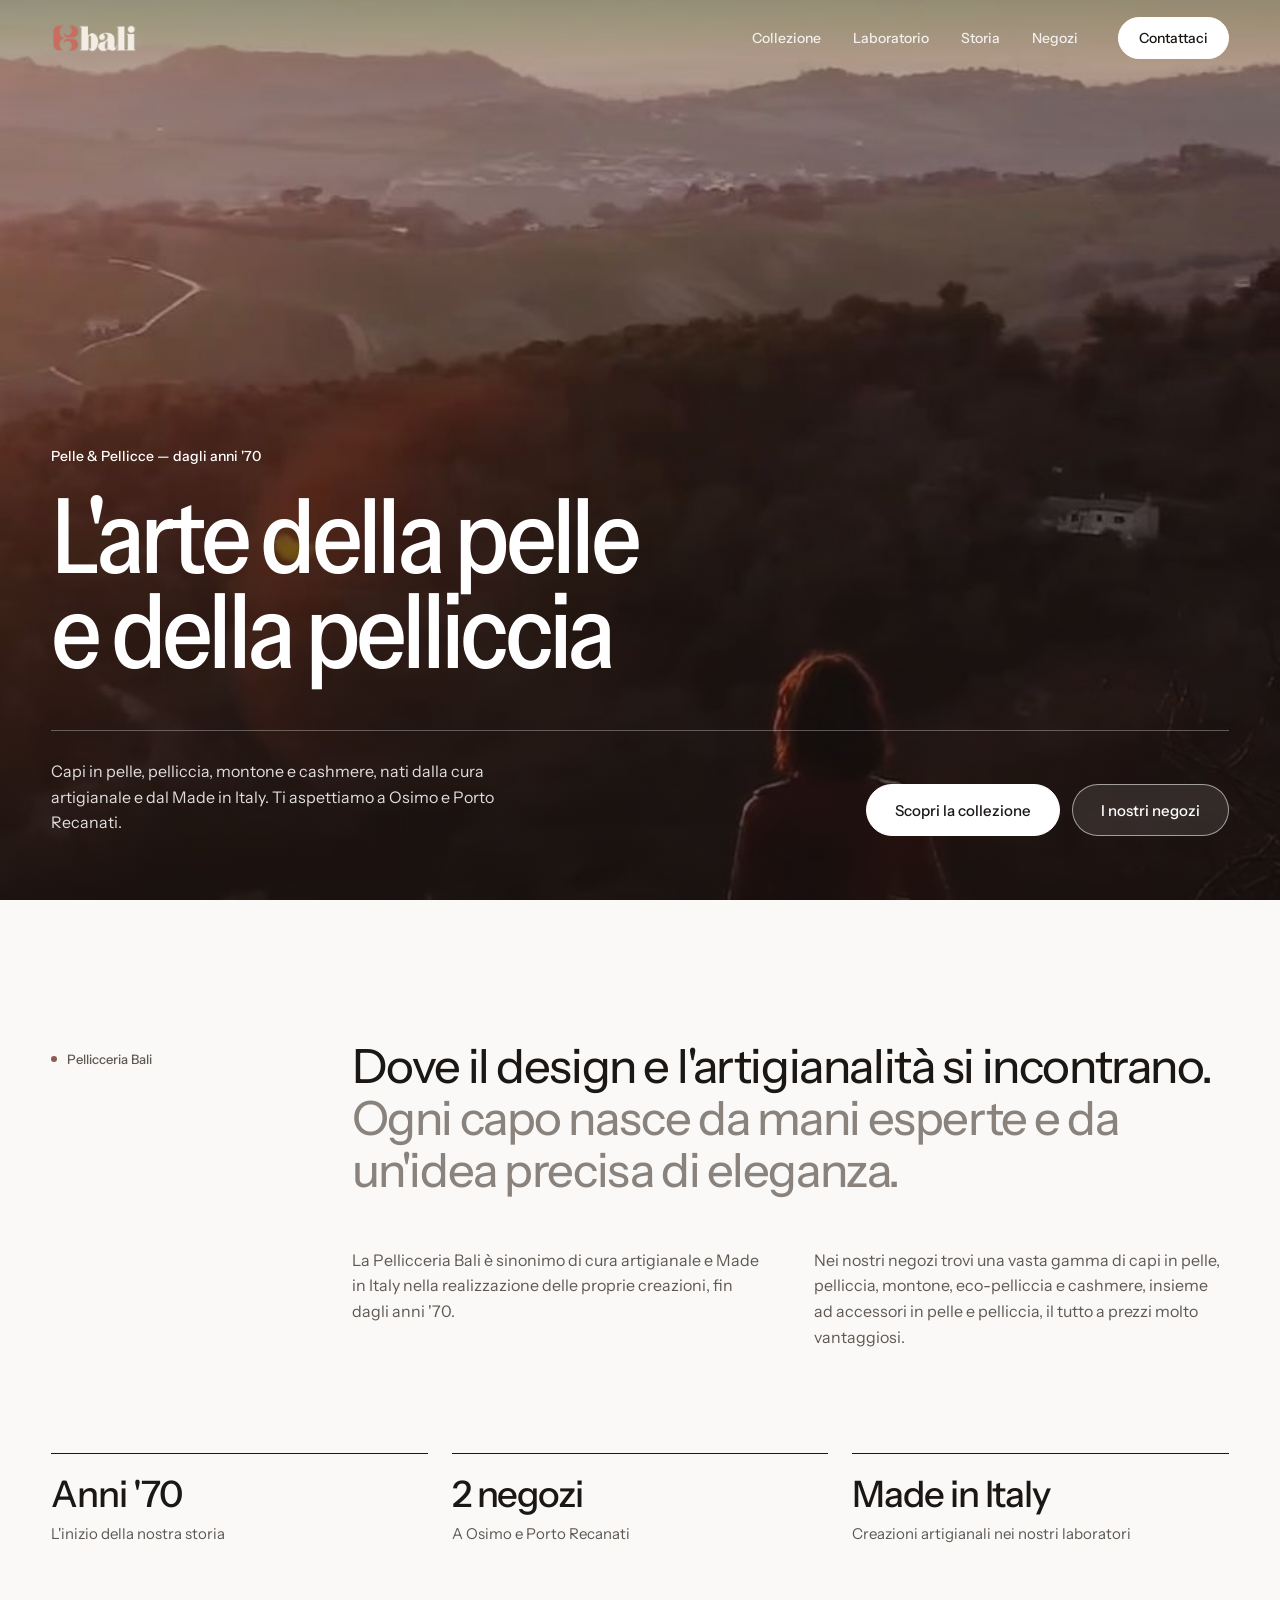
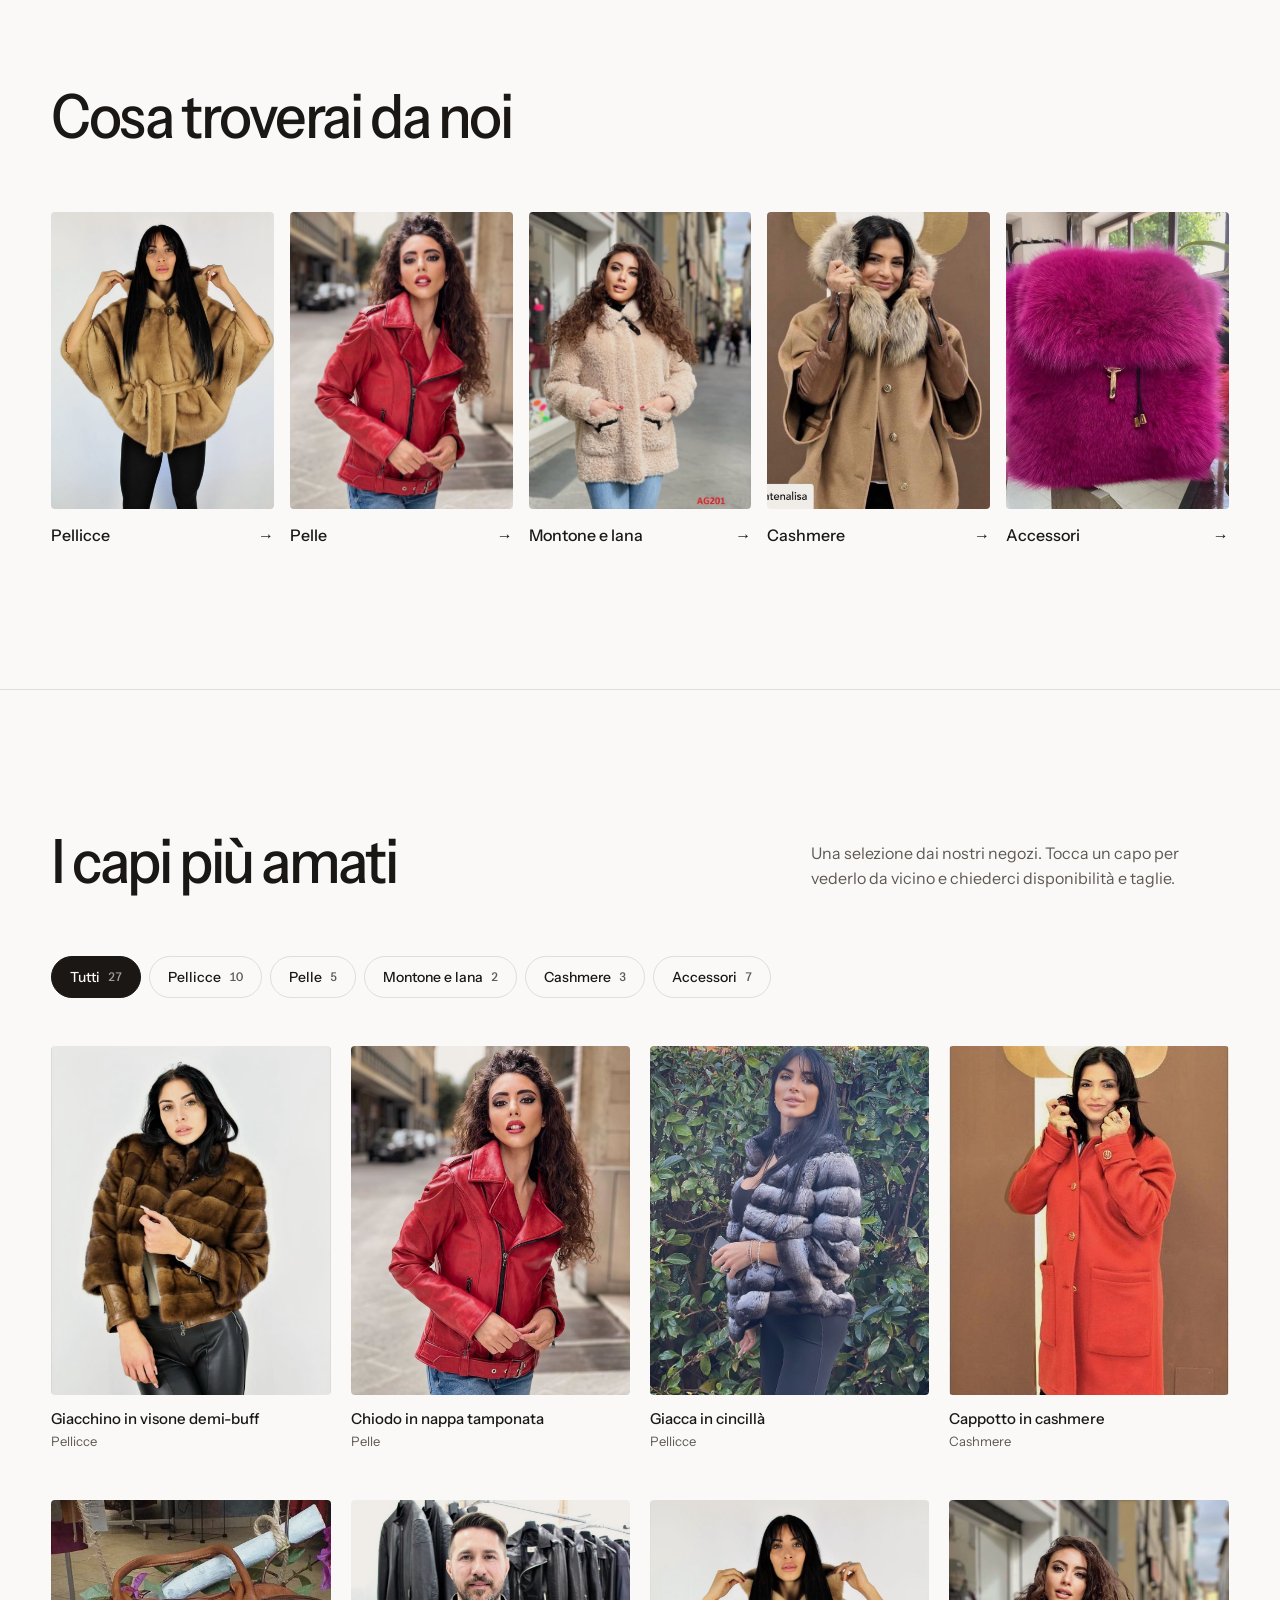
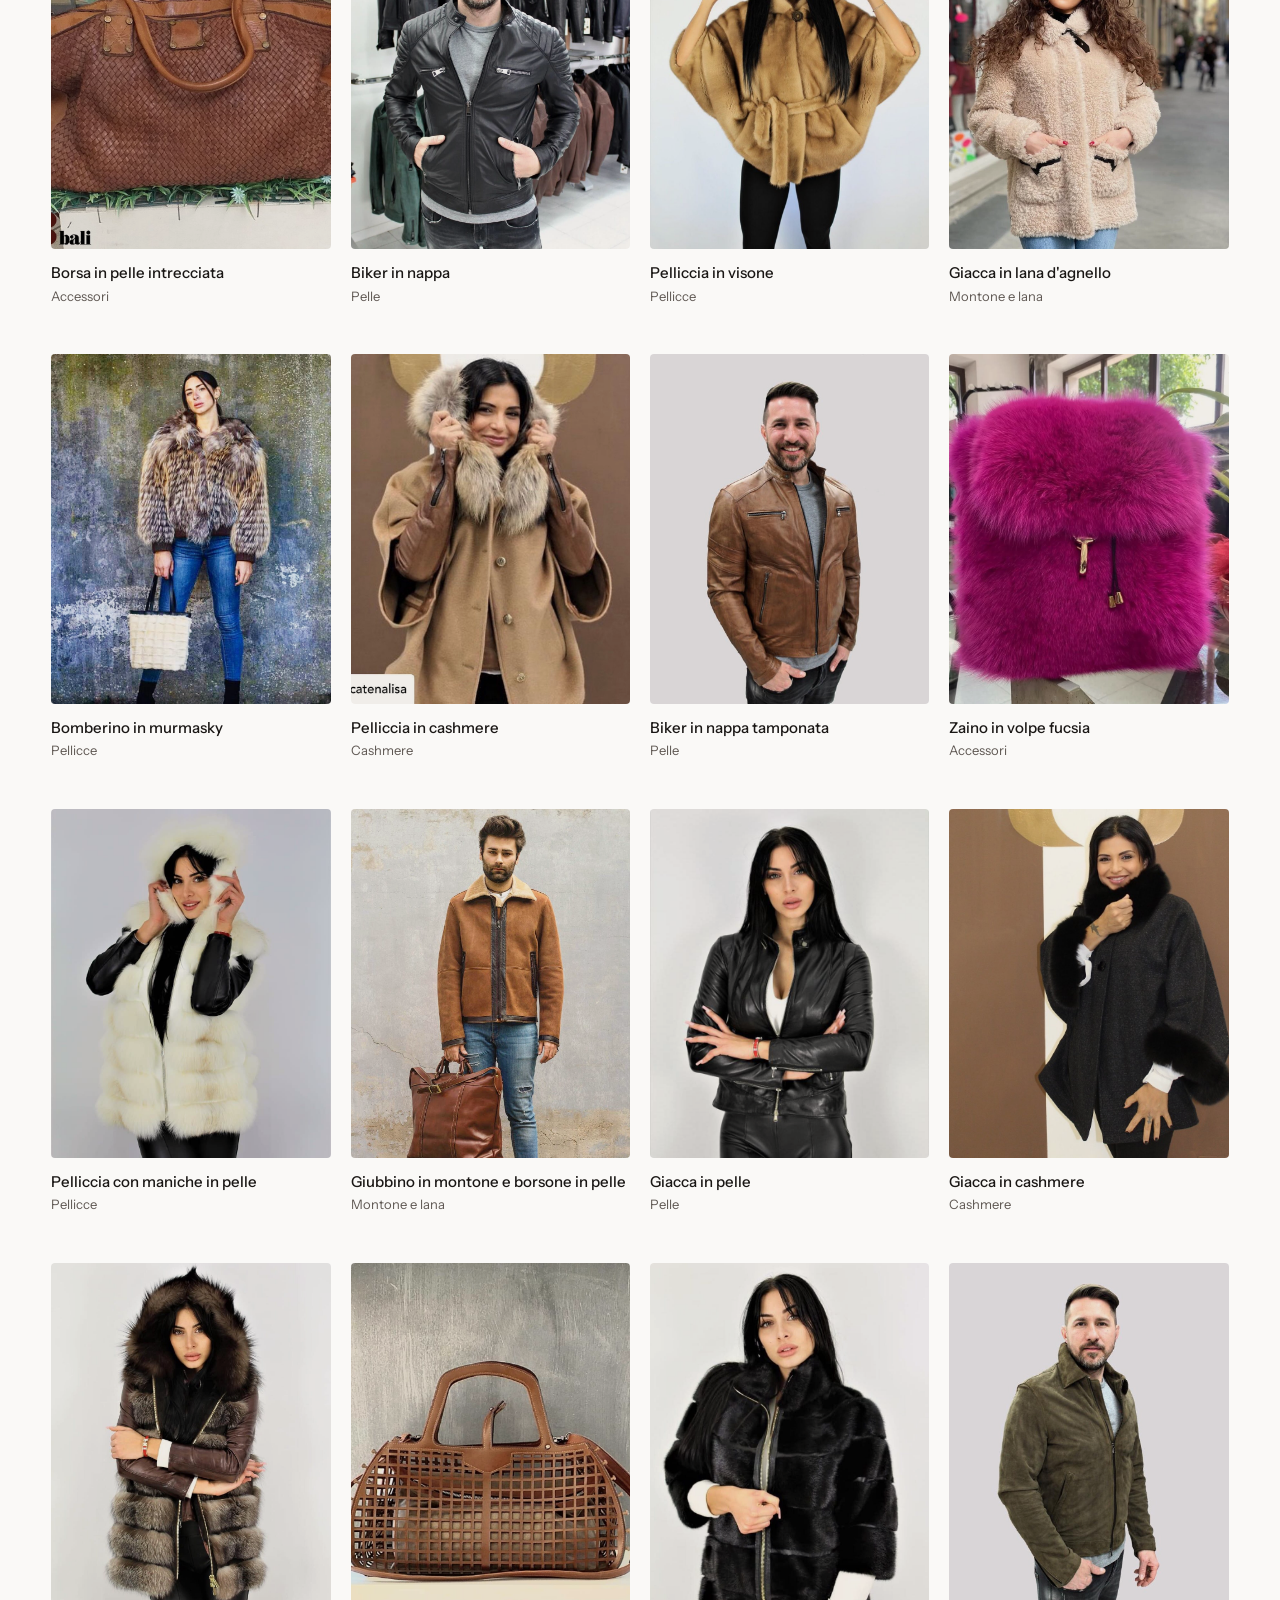
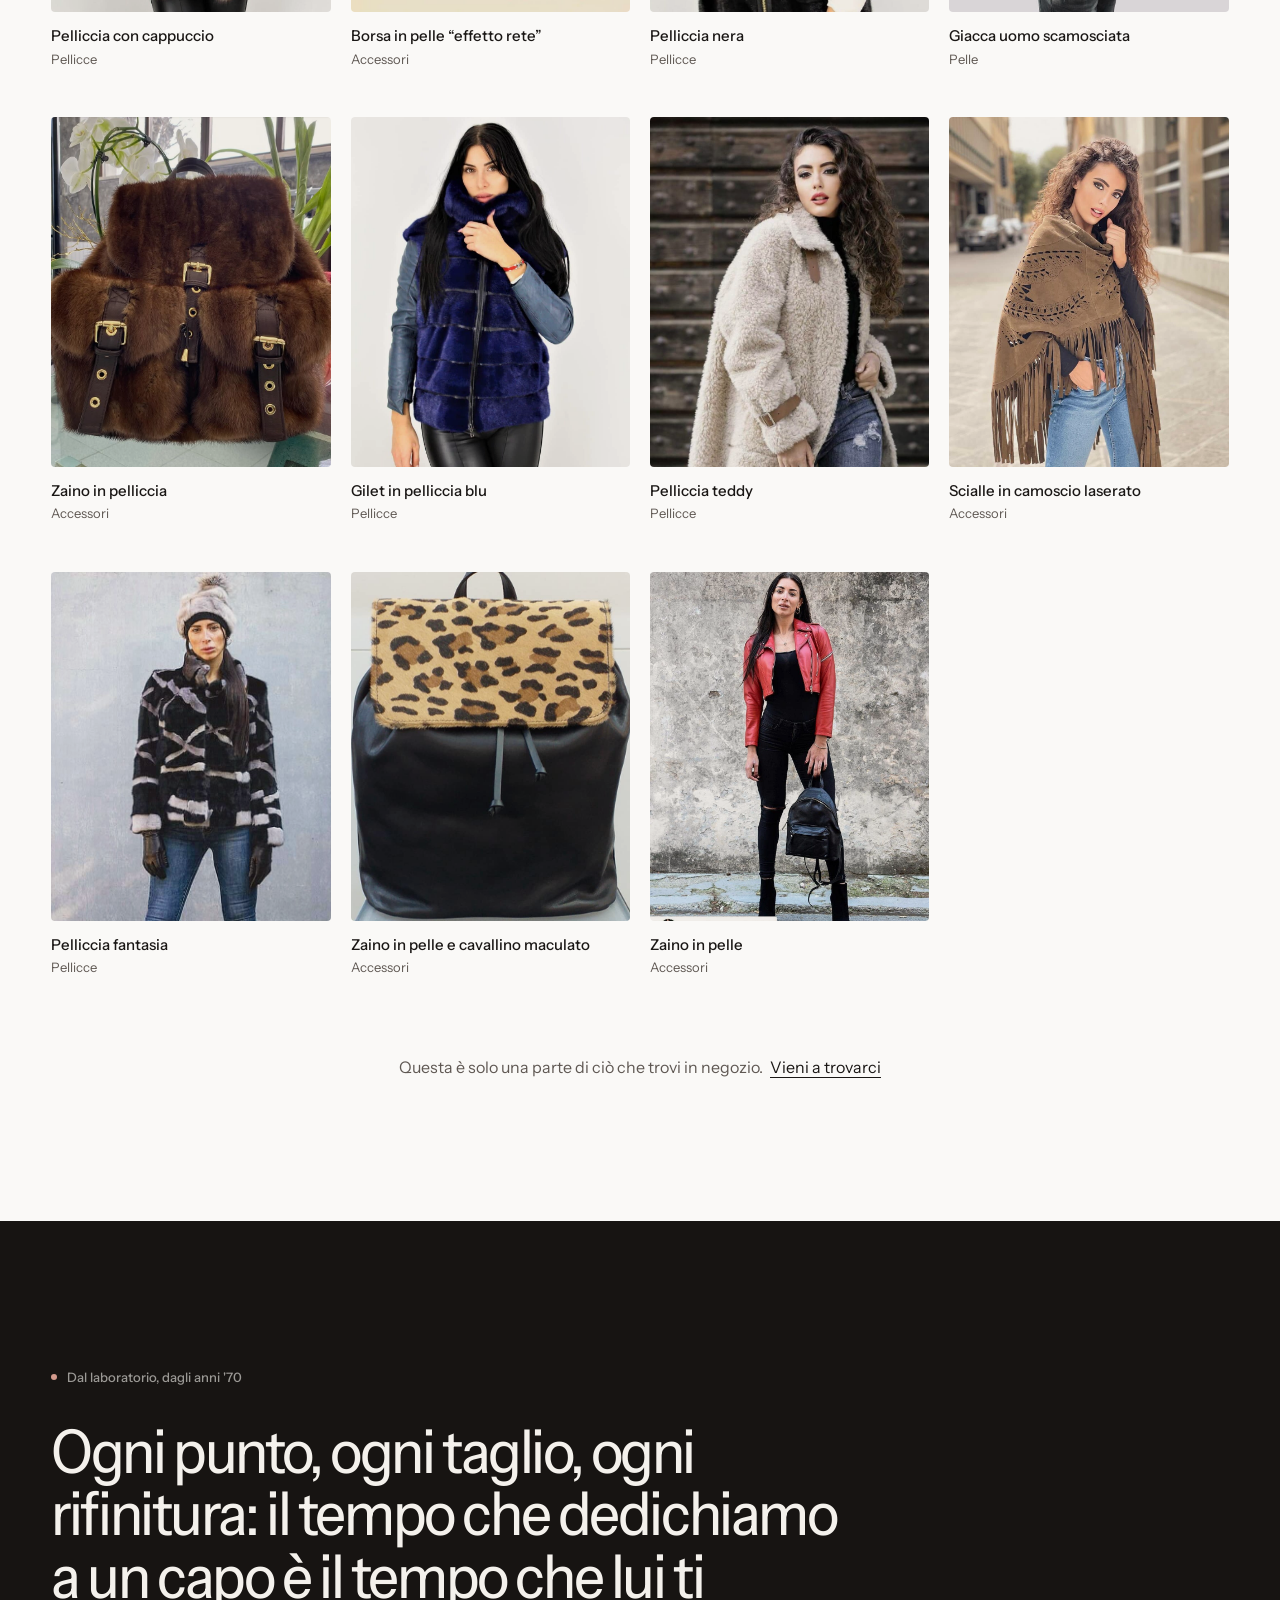
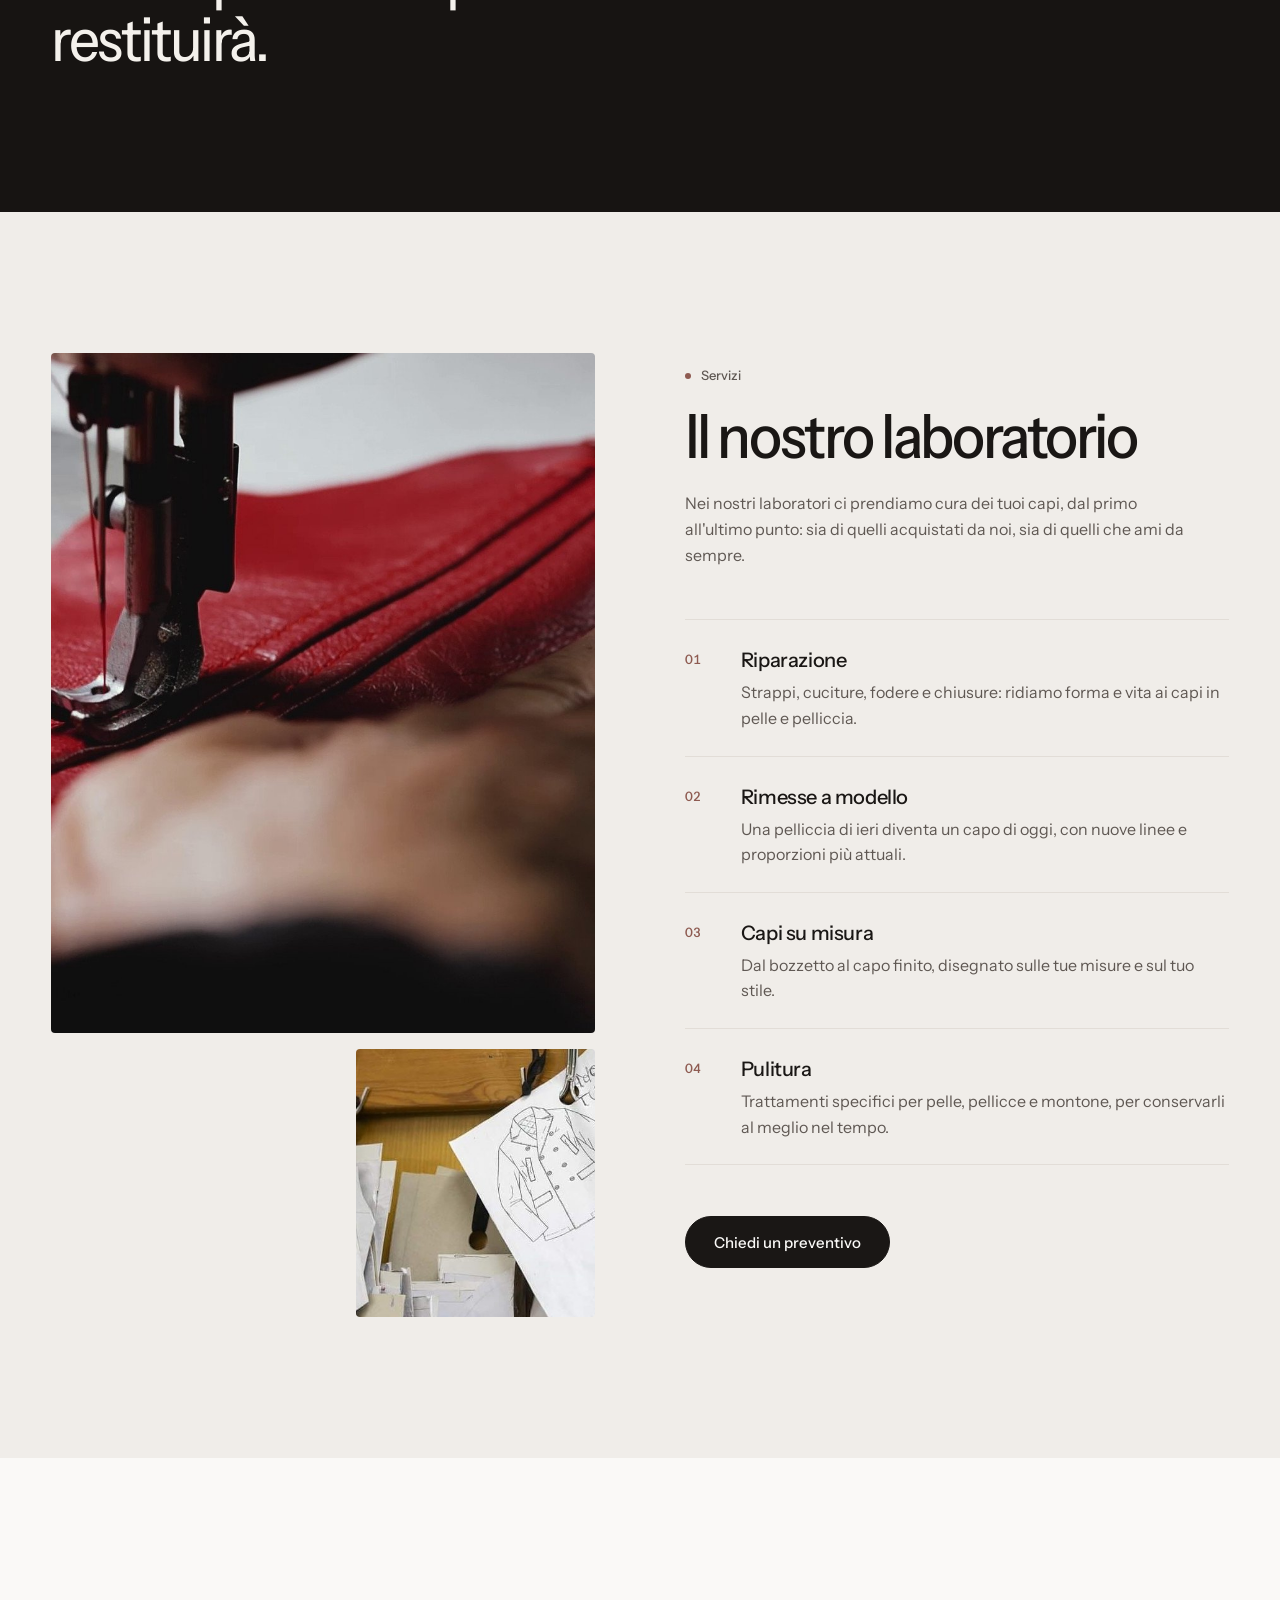
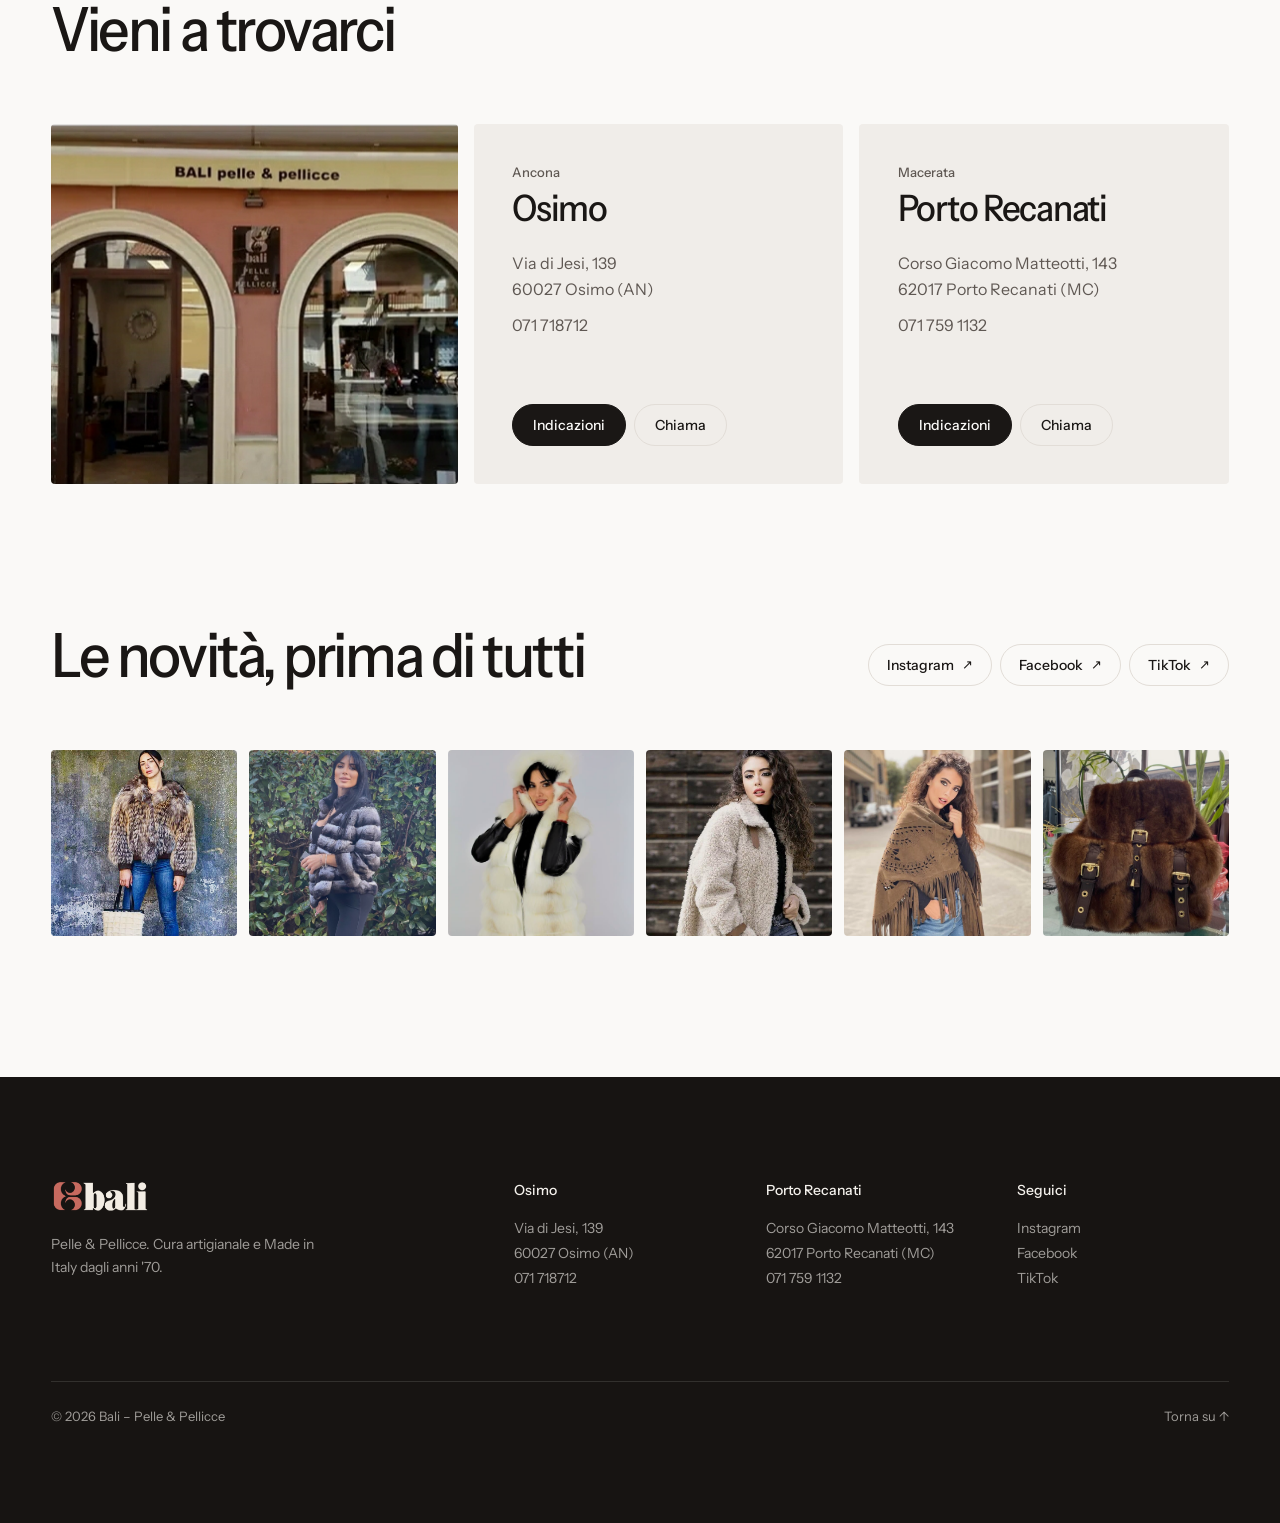
==== commit 412bd572: "Nuovo design: moderno e minimale - Un solo carattere sans (Instrument Sans, ospitato sul sito) al po" ====
--- a/index.html
+++ b/index.html
@@ -5,18 +5,17 @@
   <meta name="viewport" content="width=device-width, initial-scale=1">
   <title>Bali – Pelle &amp; Pellicce | Osimo e Porto Recanati</title>
   <meta name="description" content="Pellicceria Bali: capi in pelle, pelliccia, montone, cashmere e accessori, cura artigianale e Made in Italy dagli anni '70. Laboratorio per riparazioni, rimesse a modello e capi su misura. Negozi a Osimo e Porto Recanati.">
-  <meta name="theme-color" content="#f5f1eb">
+  <meta name="theme-color" content="#faf9f7">
   <link rel="icon" type="image/png" href="img/favicon-tenue.png">
   <link rel="apple-touch-icon" href="img/favicon-tenue.png">
 
   <meta property="og:type" content="website">
   <meta property="og:title" content="Bali – Pelle &amp; Pellicce">
   <meta property="og:description" content="Cura artigianale e Made in Italy dagli anni '70. Negozi a Osimo e Porto Recanati.">
-  <meta property="og:image" content="img/p13.jpg">
+  <meta property="og:image" content="img/hero.jpg">
   <meta property="og:locale" content="it_IT">
 
-  <link rel="preload" href="fonts/instrument-serif-latin.woff2" as="font" type="font/woff2" crossorigin>
-  <link rel="preload" href="fonts/manrope-latin.woff2" as="font" type="font/woff2" crossorigin>
+  <link rel="preload" href="fonts/instrument-sans-latin.woff2" as="font" type="font/woff2" crossorigin>
   <link rel="stylesheet" href="fonts/fonts.css">
   <link rel="stylesheet" href="style.css">
 
@@ -50,7 +49,8 @@
   <header class="header" id="header">
     <div class="header__inner">
       <a class="header__logo" href="#top" aria-label="Bali – Pelle &amp; Pellicce, torna all'inizio">
-        <img src="img/logo-tenue.png" alt="Bali" width="250" height="86">
+        <img class="logo-chiaro" src="img/logo-chiaro.png" alt="" width="750" height="258">
+        <img class="logo-scuro" src="img/logo-tenue.png" alt="" width="750" height="258">
       </a>
       <nav class="nav" id="nav" aria-label="Menu principale">
         <ul class="nav__lista">
@@ -59,7 +59,7 @@
           <li><a href="#storia">Storia</a></li>
           <li><a href="#negozi">Negozi</a></li>
         </ul>
-        <a class="btn btn--contorno btn--piccolo nav__cta" href="https://wa.me/390717591132" target="_blank" rel="noopener">Contattaci</a>
+        <a class="btn btn--piccolo nav__cta" href="https://wa.me/390717591132" target="_blank" rel="noopener">Contattaci</a>
       </nav>
       <button class="burger" id="burger" type="button" aria-expanded="false" aria-controls="nav" aria-label="Apri il menu">
         <span></span><span></span>
@@ -71,90 +71,74 @@
 
     <!-- ============ HERO ============ -->
     <section class="hero" id="top">
-      <div class="luce" aria-hidden="true"><span></span><span></span><span></span></div>
+      <picture class="hero__sfondo">
+        <source media="(max-width: 700px)" srcset="img/hero-m.jpg">
+        <source media="(max-width: 1300px)" srcset="img/hero-1280.jpg">
+        <img src="img/hero.jpg" alt="Una donna con giacca in pelle rossa guarda le colline marchigiane al tramonto" width="1920" height="1080" fetchpriority="high">
+      </picture>
       <div class="contenitore hero__inner">
-        <div class="hero__testo">
-          <p class="etichetta hero__etichetta">Pelle &amp; Pellicce · dagli anni '70</p>
-          <h1 class="hero__titolo">
-            <span class="riga"><span>L'arte della</span></span>
-            <span class="riga"><span><em>pelle</em> e della</span></span>
-            <span class="riga"><span><em>pelliccia</em></span></span>
-          </h1>
+        <p class="hero__etichetta">Pelle &amp; Pellicce — dagli anni '70</p>
+        <h1 class="hero__titolo">L'arte della pelle<br> e della pelliccia</h1>
+        <div class="hero__piede">
           <p class="hero__sotto">Capi in pelle, pelliccia, montone e cashmere, nati dalla cura artigianale e dal Made in Italy. Ti aspettiamo a Osimo e Porto Recanati.</p>
           <div class="hero__azioni">
-            <a class="btn" href="#collezione">Scopri la collezione</a>
-            <a class="link" href="#negozi">I nostri negozi</a>
+            <a class="btn btn--chiaro" href="#collezione">Scopri la collezione</a>
+            <a class="btn btn--vetro" href="#negozi">I nostri negozi</a>
           </div>
         </div>
-
-        <div class="hero__media" aria-hidden="true">
-          <figure class="arco arco--grande foto-tenue" data-parallax="-0.04"><img src="img/p13.jpg" alt="" width="864" height="1080"></figure>
-          <figure class="arco arco--piccolo foto-tenue" data-parallax="0.1"><img src="img/p22.jpg" alt="" width="928" height="1160"></figure>
-          <div class="sigillo">
-            <svg viewBox="0 0 200 200" class="sigillo__testo">
-              <defs><path id="cerchio" d="M100,100 m-80,0 a80,80 0 1,1 160,0 a80,80 0 1,1 -160,0"/></defs>
-              <text><textPath href="#cerchio" textLength="500" lengthAdjust="spacing">Cura artigianale · Made in Italy · dagli anni '70 ·</textPath></text>
-            </svg>
-            <img src="img/marchio-tenue.png" alt="" width="234" height="258">
-          </div>
-        </div>
-      </div>
-    </section>
-
-    <!-- ============ MATERIE ============ -->
-    <div class="materie" aria-hidden="true">
-      <div class="materie__traccia">
-        <span>Pelle</span><i></i><span>Pelliccia</span><i></i><span>Montone</span><i></i><span>Eco-pelliccia</span><i></i><span>Cashmere</span><i></i><span>Accessori</span><i></i><span>Su misura</span><i></i>
-        <span>Pelle</span><i></i><span>Pelliccia</span><i></i><span>Montone</span><i></i><span>Eco-pelliccia</span><i></i><span>Cashmere</span><i></i><span>Accessori</span><i></i><span>Su misura</span><i></i>
-      </div>
-    </div>
+      </div>
+    </section>
 
     <!-- ============ MANIFESTO ============ -->
     <section class="manifesto sezione" id="manifesto">
       <div class="contenitore manifesto__inner">
         <p class="etichetta reveal">Pellicceria Bali</p>
         <div>
-          <p class="manifesto__frase reveal">Dove il <em>design</em> e l'<em>artigianalità</em> si incontrano. Ogni capo nasce da mani esperte e da un'idea precisa di eleganza.</p>
+          <p class="manifesto__frase reveal">Dove il design e l'artigianalità si incontrano. <span>Ogni capo nasce da mani esperte e da un'idea precisa di eleganza.</span></p>
           <div class="manifesto__colonne">
             <p class="reveal">La Pellicceria Bali è sinonimo di cura artigianale e Made in Italy nella realizzazione delle proprie creazioni, fin dagli anni '70.</p>
             <p class="reveal">Nei nostri negozi trovi una vasta gamma di capi in pelle, pelliccia, montone, eco-pelliccia e cashmere, insieme ad accessori in pelle e pelliccia, il tutto a prezzi molto vantaggiosi.</p>
           </div>
-          <dl class="numeri">
-            <div class="reveal"><dt>Anni '70</dt><dd>L'inizio della nostra storia</dd></div>
-            <div class="reveal"><dt>Due</dt><dd>Negozi, a Osimo e Porto Recanati</dd></div>
-            <div class="reveal"><dt>Made in Italy</dt><dd>Creazioni artigianali nei nostri laboratori</dd></div>
-          </dl>
-        </div>
+        </div>
+      </div>
+      <div class="contenitore">
+        <dl class="numeri">
+          <div class="reveal"><dt>Anni '70</dt><dd>L'inizio della nostra storia</dd></div>
+          <div class="reveal"><dt>2 negozi</dt><dd>A Osimo e Porto Recanati</dd></div>
+          <div class="reveal"><dt>Made in Italy</dt><dd>Creazioni artigianali nei nostri laboratori</dd></div>
+        </dl>
       </div>
     </section>
 
     <!-- ============ CATEGORIE ============ -->
     <section class="categorie" aria-labelledby="titolo-categorie">
       <div class="contenitore">
-        <div class="intestazione intestazione--centro">
-          <p class="etichetta reveal">Cosa troverai da noi</p>
-          <h2 class="titolo reveal" id="titolo-categorie">Cinque mondi, <em>un solo stile</em></h2>
-        </div>
+        <div class="intestazione">
+          <h2 class="titolo reveal" id="titolo-categorie">Cosa troverai da noi</h2>
+          <p class="intestazione__nota reveal">Cinque mondi, un solo stile.</p>
+        </div>
+      </div>
+      <div class="categorie__scorri">
         <div class="categorie__griglia">
           <a class="categoria reveal" href="#collezione" data-filtro="pellicce">
-            <span class="categoria__arco foto-tenue"><img src="img/p22.jpg" alt="" loading="lazy" width="928" height="1160"></span>
-            <span class="categoria__num">01</span><span class="categoria__nome">Pellicce</span>
+            <span class="categoria__foto foto"><img src="img/p22.jpg" alt="" loading="lazy" width="928" height="1160"></span>
+            <span class="categoria__nome">Pellicce <i aria-hidden="true">→</i></span>
           </a>
           <a class="categoria reveal" href="#collezione" data-filtro="pelle">
-            <span class="categoria__arco foto-tenue"><img src="img/p07.jpg" alt="" loading="lazy" width="959" height="1199"></span>
-            <span class="categoria__num">02</span><span class="categoria__nome">Pelle</span>
+            <span class="categoria__foto foto"><img src="img/p07.jpg" alt="" loading="lazy" width="959" height="1199"></span>
+            <span class="categoria__nome">Pelle <i aria-hidden="true">→</i></span>
           </a>
           <a class="categoria reveal" href="#collezione" data-filtro="montone">
-            <span class="categoria__arco foto-tenue"><img src="img/p10.jpg" alt="" loading="lazy" width="1000" height="1350"></span>
-            <span class="categoria__num">03</span><span class="categoria__nome">Montone e lana</span>
+            <span class="categoria__foto foto"><img src="img/p10.jpg" alt="" loading="lazy" width="1000" height="1350"></span>
+            <span class="categoria__nome">Montone e lana <i aria-hidden="true">→</i></span>
           </a>
           <a class="categoria reveal" href="#collezione" data-filtro="cashmere">
-            <span class="categoria__arco foto-tenue"><img src="img/p21.jpg" alt="" loading="lazy" width="1000" height="1080"></span>
-            <span class="categoria__num">04</span><span class="categoria__nome">Cashmere</span>
+            <span class="categoria__foto foto"><img src="img/p21.jpg" alt="" loading="lazy" width="1000" height="1080"></span>
+            <span class="categoria__nome">Cashmere <i aria-hidden="true">→</i></span>
           </a>
           <a class="categoria reveal" href="#collezione" data-filtro="accessori">
-            <span class="categoria__arco foto-tenue"><img src="img/p27.jpg" alt="" loading="lazy" width="1000" height="1080"></span>
-            <span class="categoria__num">05</span><span class="categoria__nome">Accessori</span>
+            <span class="categoria__foto foto"><img src="img/p27.jpg" alt="" loading="lazy" width="1000" height="1080"></span>
+            <span class="categoria__nome">Accessori <i aria-hidden="true">→</i></span>
           </a>
         </div>
       </div>
@@ -163,11 +147,8 @@
     <!-- ============ COLLEZIONE ============ -->
     <section class="collezione sezione" id="collezione" aria-labelledby="titolo-collezione">
       <div class="contenitore">
-        <div class="intestazione intestazione--riga">
-          <div>
-            <p class="etichetta reveal">La collezione</p>
-            <h2 class="titolo reveal" id="titolo-collezione">I capi <em>più amati</em></h2>
-          </div>
+        <div class="intestazione">
+          <h2 class="titolo reveal" id="titolo-collezione">I capi più amati</h2>
           <p class="intestazione__nota reveal">Una selezione dai nostri negozi. Tocca un capo per vederlo da vicino e chiederci disponibilità e taglie.</p>
         </div>
 
@@ -181,33 +162,33 @@
         </div>
 
         <ul class="griglia" id="griglia">
-          <li class="prodotto" data-cat="pellicce"><button type="button"><span class="prodotto__foto foto-tenue"><img src="img/p13.jpg" alt="Giacchino in visone demi-buff" loading="lazy" width="864" height="1080"></span><span class="prodotto__nome">Giacchino in visone demi-buff</span><span class="prodotto__cat">Pellicce</span></button></li>
-          <li class="prodotto" data-cat="pelle"><button type="button"><span class="prodotto__foto foto-tenue"><img src="img/p07.jpg" alt="Chiodo in nappa tamponata rosso" loading="lazy" width="959" height="1199"></span><span class="prodotto__nome">Chiodo in nappa tamponata</span><span class="prodotto__cat">Pelle</span></button></li>
-          <li class="prodotto" data-cat="pellicce"><button type="button"><span class="prodotto__foto foto-tenue"><img src="img/p09.jpg" alt="Giacca in cincillà" loading="lazy" width="939" height="939"></span><span class="prodotto__nome">Giacca in cincillà</span><span class="prodotto__cat">Pellicce</span></button></li>
-          <li class="prodotto" data-cat="cashmere"><button type="button"><span class="prodotto__foto foto-tenue"><img src="img/p06.jpg" alt="Cappotto in cashmere rosso" loading="lazy" width="710" height="739"></span><span class="prodotto__nome">Cappotto in cashmere</span><span class="prodotto__cat">Cashmere</span></button></li>
-          <li class="prodotto" data-cat="accessori"><button type="button"><span class="prodotto__foto foto-tenue"><img src="img/p05.jpg" alt="Borsa in pelle intrecciata color cuoio" loading="lazy" width="1000" height="1080"></span><span class="prodotto__nome">Borsa in pelle intrecciata</span><span class="prodotto__cat">Accessori</span></button></li>
-          <li class="prodotto" data-cat="pelle"><button type="button"><span class="prodotto__foto foto-tenue"><img src="img/p01.jpg" alt="Biker in nappa nero da uomo" loading="lazy" width="1000" height="1349"></span><span class="prodotto__nome">Biker in nappa</span><span class="prodotto__cat">Pelle</span></button></li>
-          <li class="prodotto" data-cat="pellicce"><button type="button"><span class="prodotto__foto foto-tenue"><img src="img/p22.jpg" alt="Pelliccia in visone color miele con cintura" loading="lazy" width="928" height="1160"></span><span class="prodotto__nome">Pelliccia in visone</span><span class="prodotto__cat">Pellicce</span></button></li>
-          <li class="prodotto" data-cat="montone"><button type="button"><span class="prodotto__foto foto-tenue"><img src="img/p10.jpg" alt="Giacca in lana d'agnello color sabbia" loading="lazy" width="1000" height="1350"></span><span class="prodotto__nome">Giacca in lana d'agnello</span><span class="prodotto__cat">Montone e lana</span></button></li>
-          <li class="prodotto" data-cat="pellicce"><button type="button"><span class="prodotto__foto foto-tenue"><img src="img/p03.jpg" alt="Bomberino in murmasky" loading="lazy" width="720" height="900"></span><span class="prodotto__nome">Bomberino in murmasky</span><span class="prodotto__cat">Pellicce</span></button></li>
-          <li class="prodotto" data-cat="cashmere"><button type="button"><span class="prodotto__foto foto-tenue"><img src="img/p21.jpg" alt="Cappotto in cashmere con collo in pelliccia" loading="lazy" width="1000" height="1080"></span><span class="prodotto__nome">Pelliccia in cashmere</span><span class="prodotto__cat">Cashmere</span></button></li>
-          <li class="prodotto" data-cat="pelle"><button type="button"><span class="prodotto__foto foto-tenue"><img src="img/p02.jpg" alt="Biker in nappa tamponata color cuoio da uomo" loading="lazy" width="903" height="1129"></span><span class="prodotto__nome">Biker in nappa tamponata</span><span class="prodotto__cat">Pelle</span></button></li>
-          <li class="prodotto" data-cat="accessori"><button type="button"><span class="prodotto__foto foto-tenue"><img src="img/p27.jpg" alt="Zaino in volpe fucsia" loading="lazy" width="1000" height="1080"></span><span class="prodotto__nome">Zaino in volpe fucsia</span><span class="prodotto__cat">Accessori</span></button></li>
-          <li class="prodotto" data-cat="pellicce"><button type="button"><span class="prodotto__foto foto-tenue"><img src="img/p16.jpg" alt="Gilet in pelliccia bianca con maniche in pelle" loading="lazy" width="864" height="1080"></span><span class="prodotto__nome">Pelliccia con maniche in pelle</span><span class="prodotto__cat">Pellicce</span></button></li>
-          <li class="prodotto" data-cat="montone"><button type="button"><span class="prodotto__foto foto-tenue"><img src="img/p14.jpg" alt="Giubbino in montone e borsone in pelle" loading="lazy" width="1000" height="1317"></span><span class="prodotto__nome">Giubbino in montone e borsone in pelle</span><span class="prodotto__cat">Montone e lana</span></button></li>
-          <li class="prodotto" data-cat="pelle"><button type="button"><span class="prodotto__foto foto-tenue"><img src="img/p11.jpg" alt="Giacca in pelle nera" loading="lazy" width="682" height="854"></span><span class="prodotto__nome">Giacca in pelle</span><span class="prodotto__cat">Pelle</span></button></li>
-          <li class="prodotto" data-cat="cashmere"><button type="button"><span class="prodotto__foto foto-tenue"><img src="img/p08.jpg" alt="Giacca in cashmere grigia con polsi in pelliccia" loading="lazy" width="986" height="986"></span><span class="prodotto__nome">Giacca in cashmere</span><span class="prodotto__cat">Cashmere</span></button></li>
-          <li class="prodotto" data-cat="pellicce"><button type="button"><span class="prodotto__foto foto-tenue"><img src="img/p17.jpg" alt="Pelliccia marrone con cappuccio" loading="lazy" width="1000" height="1350"></span><span class="prodotto__nome">Pelliccia con cappuccio</span><span class="prodotto__cat">Pellicce</span></button></li>
-          <li class="prodotto" data-cat="accessori"><button type="button"><span class="prodotto__foto foto-tenue"><img src="img/p04.jpg" alt="Borsa in pelle effetto rete" loading="lazy" width="1000" height="1080"></span><span class="prodotto__nome">Borsa in pelle “effetto rete”</span><span class="prodotto__cat">Accessori</span></button></li>
-          <li class="prodotto" data-cat="pellicce"><button type="button"><span class="prodotto__foto foto-tenue"><img src="img/p19.jpg" alt="Pelliccia nera" loading="lazy" width="1000" height="1080"></span><span class="prodotto__nome">Pelliccia nera</span><span class="prodotto__cat">Pellicce</span></button></li>
-          <li class="prodotto" data-cat="pelle"><button type="button"><span class="prodotto__foto foto-tenue"><img src="img/p12.jpg" alt="Giacca uomo scamosciata verde oliva" loading="lazy" width="903" height="1129"></span><span class="prodotto__nome">Giacca uomo scamosciata</span><span class="prodotto__cat">Pelle</span></button></li>
-          <li class="prodotto" data-cat="accessori"><button type="button"><span class="prodotto__foto foto-tenue"><img src="img/p26.jpg" alt="Zaino in pelliccia marrone" loading="lazy" width="1000" height="1080"></span><span class="prodotto__nome">Zaino in pelliccia</span><span class="prodotto__cat">Accessori</span></button></li>
-          <li class="prodotto" data-cat="pellicce"><button type="button"><span class="prodotto__foto foto-tenue"><img src="img/p20.jpg" alt="Gilet in pelliccia blu" loading="lazy" width="1000" height="1350"></span><span class="prodotto__nome">Gilet in pelliccia blu</span><span class="prodotto__cat">Pellicce</span></button></li>
-          <li class="prodotto" data-cat="pellicce"><button type="button"><span class="prodotto__foto foto-tenue"><img src="img/p18.jpg" alt="Pelliccia teddy color avorio" loading="lazy" width="683" height="854"></span><span class="prodotto__nome">Pelliccia teddy</span><span class="prodotto__cat">Pellicce</span></button></li>
-          <li class="prodotto" data-cat="accessori"><button type="button"><span class="prodotto__foto foto-tenue"><img src="img/p23.jpg" alt="Scialle in camoscio laserato con frange" loading="lazy" width="1000" height="1350"></span><span class="prodotto__nome">Scialle in camoscio laserato</span><span class="prodotto__cat">Accessori</span></button></li>
-          <li class="prodotto" data-cat="pellicce"><button type="button"><span class="prodotto__foto foto-tenue"><img src="img/p15.jpg" alt="Pelliccia fantasia bianca e nera" loading="lazy" width="720" height="720"></span><span class="prodotto__nome">Pelliccia fantasia</span><span class="prodotto__cat">Pellicce</span></button></li>
-          <li class="prodotto" data-cat="accessori"><button type="button"><span class="prodotto__foto foto-tenue"><img src="img/p25.jpg" alt="Zaino in pelle nera e cavallino maculato" loading="lazy" width="971" height="970"></span><span class="prodotto__nome">Zaino in pelle e cavallino maculato</span><span class="prodotto__cat">Accessori</span></button></li>
-          <li class="prodotto" data-cat="accessori"><button type="button"><span class="prodotto__foto foto-tenue"><img src="img/p24.jpg" alt="Zaino in pelle nero" loading="lazy" width="1000" height="1323"></span><span class="prodotto__nome">Zaino in pelle</span><span class="prodotto__cat">Accessori</span></button></li>
+          <li class="prodotto" data-cat="pellicce"><button type="button"><span class="prodotto__foto foto"><img src="img/p13.jpg" alt="Giacchino in visone demi-buff" loading="lazy" width="864" height="1080"></span><span class="prodotto__nome">Giacchino in visone demi-buff</span><span class="prodotto__cat">Pellicce</span></button></li>
+          <li class="prodotto" data-cat="pelle"><button type="button"><span class="prodotto__foto foto"><img src="img/p07.jpg" alt="Chiodo in nappa tamponata rosso" loading="lazy" width="959" height="1199"></span><span class="prodotto__nome">Chiodo in nappa tamponata</span><span class="prodotto__cat">Pelle</span></button></li>
+          <li class="prodotto" data-cat="pellicce"><button type="button"><span class="prodotto__foto foto"><img src="img/p09.jpg" alt="Giacca in cincillà" loading="lazy" width="939" height="939"></span><span class="prodotto__nome">Giacca in cincillà</span><span class="prodotto__cat">Pellicce</span></button></li>
+          <li class="prodotto" data-cat="cashmere"><button type="button"><span class="prodotto__foto foto"><img src="img/p06.jpg" alt="Cappotto in cashmere rosso" loading="lazy" width="488" height="739"></span><span class="prodotto__nome">Cappotto in cashmere</span><span class="prodotto__cat">Cashmere</span></button></li>
+          <li class="prodotto" data-cat="accessori"><button type="button"><span class="prodotto__foto foto"><img src="img/p05.jpg" alt="Borsa in pelle intrecciata color cuoio" loading="lazy" width="1000" height="1080"></span><span class="prodotto__nome">Borsa in pelle intrecciata</span><span class="prodotto__cat">Accessori</span></button></li>
+          <li class="prodotto" data-cat="pelle"><button type="button"><span class="prodotto__foto foto"><img src="img/p01.jpg" alt="Biker in nappa nero da uomo" loading="lazy" width="1000" height="1349"></span><span class="prodotto__nome">Biker in nappa</span><span class="prodotto__cat">Pelle</span></button></li>
+          <li class="prodotto" data-cat="pellicce"><button type="button"><span class="prodotto__foto foto"><img src="img/p22.jpg" alt="Pelliccia in visone color miele con cintura" loading="lazy" width="928" height="1160"></span><span class="prodotto__nome">Pelliccia in visone</span><span class="prodotto__cat">Pellicce</span></button></li>
+          <li class="prodotto" data-cat="montone"><button type="button"><span class="prodotto__foto foto"><img src="img/p10.jpg" alt="Giacca in lana d'agnello color sabbia" loading="lazy" width="1000" height="1350"></span><span class="prodotto__nome">Giacca in lana d'agnello</span><span class="prodotto__cat">Montone e lana</span></button></li>
+          <li class="prodotto" data-cat="pellicce"><button type="button"><span class="prodotto__foto foto"><img src="img/p03.jpg" alt="Bomberino in murmasky" loading="lazy" width="720" height="900"></span><span class="prodotto__nome">Bomberino in murmasky</span><span class="prodotto__cat">Pellicce</span></button></li>
+          <li class="prodotto" data-cat="cashmere"><button type="button"><span class="prodotto__foto foto"><img src="img/p21.jpg" alt="Cappotto in cashmere con collo in pelliccia" loading="lazy" width="1000" height="1080"></span><span class="prodotto__nome">Pelliccia in cashmere</span><span class="prodotto__cat">Cashmere</span></button></li>
+          <li class="prodotto" data-cat="pelle"><button type="button"><span class="prodotto__foto foto"><img src="img/p02.jpg" alt="Biker in nappa tamponata color cuoio da uomo" loading="lazy" width="903" height="1129"></span><span class="prodotto__nome">Biker in nappa tamponata</span><span class="prodotto__cat">Pelle</span></button></li>
+          <li class="prodotto" data-cat="accessori"><button type="button"><span class="prodotto__foto foto"><img src="img/p27.jpg" alt="Zaino in volpe fucsia" loading="lazy" width="1000" height="1080"></span><span class="prodotto__nome">Zaino in volpe fucsia</span><span class="prodotto__cat">Accessori</span></button></li>
+          <li class="prodotto" data-cat="pellicce"><button type="button"><span class="prodotto__foto foto"><img src="img/p16.jpg" alt="Gilet in pelliccia bianca con maniche in pelle" loading="lazy" width="864" height="1080"></span><span class="prodotto__nome">Pelliccia con maniche in pelle</span><span class="prodotto__cat">Pellicce</span></button></li>
+          <li class="prodotto" data-cat="montone"><button type="button"><span class="prodotto__foto foto"><img src="img/p14.jpg" alt="Giubbino in montone e borsone in pelle" loading="lazy" width="1000" height="1317"></span><span class="prodotto__nome">Giubbino in montone e borsone in pelle</span><span class="prodotto__cat">Montone e lana</span></button></li>
+          <li class="prodotto" data-cat="pelle"><button type="button"><span class="prodotto__foto foto"><img src="img/p11.jpg" alt="Giacca in pelle nera" loading="lazy" width="682" height="854"></span><span class="prodotto__nome">Giacca in pelle</span><span class="prodotto__cat">Pelle</span></button></li>
+          <li class="prodotto" data-cat="cashmere"><button type="button"><span class="prodotto__foto foto"><img src="img/p08.jpg" alt="Giacca in cashmere grigia con polsi in pelliccia" loading="lazy" width="986" height="986"></span><span class="prodotto__nome">Giacca in cashmere</span><span class="prodotto__cat">Cashmere</span></button></li>
+          <li class="prodotto" data-cat="pellicce"><button type="button"><span class="prodotto__foto foto"><img src="img/p17.jpg" alt="Pelliccia marrone con cappuccio" loading="lazy" width="1000" height="1350"></span><span class="prodotto__nome">Pelliccia con cappuccio</span><span class="prodotto__cat">Pellicce</span></button></li>
+          <li class="prodotto" data-cat="accessori"><button type="button"><span class="prodotto__foto foto"><img src="img/p04.jpg" alt="Borsa in pelle effetto rete" loading="lazy" width="1000" height="1080"></span><span class="prodotto__nome">Borsa in pelle “effetto rete”</span><span class="prodotto__cat">Accessori</span></button></li>
+          <li class="prodotto" data-cat="pellicce"><button type="button"><span class="prodotto__foto foto"><img src="img/p19.jpg" alt="Pelliccia nera" loading="lazy" width="1000" height="1080"></span><span class="prodotto__nome">Pelliccia nera</span><span class="prodotto__cat">Pellicce</span></button></li>
+          <li class="prodotto" data-cat="pelle"><button type="button"><span class="prodotto__foto foto"><img src="img/p12.jpg" alt="Giacca uomo scamosciata verde oliva" loading="lazy" width="903" height="1129"></span><span class="prodotto__nome">Giacca uomo scamosciata</span><span class="prodotto__cat">Pelle</span></button></li>
+          <li class="prodotto" data-cat="accessori"><button type="button"><span class="prodotto__foto foto"><img src="img/p26.jpg" alt="Zaino in pelliccia marrone" loading="lazy" width="1000" height="1080"></span><span class="prodotto__nome">Zaino in pelliccia</span><span class="prodotto__cat">Accessori</span></button></li>
+          <li class="prodotto" data-cat="pellicce"><button type="button"><span class="prodotto__foto foto"><img src="img/p20.jpg" alt="Gilet in pelliccia blu" loading="lazy" width="1000" height="1350"></span><span class="prodotto__nome">Gilet in pelliccia blu</span><span class="prodotto__cat">Pellicce</span></button></li>
+          <li class="prodotto" data-cat="pellicce"><button type="button"><span class="prodotto__foto foto"><img src="img/p18.jpg" alt="Pelliccia teddy color avorio" loading="lazy" width="683" height="854"></span><span class="prodotto__nome">Pelliccia teddy</span><span class="prodotto__cat">Pellicce</span></button></li>
+          <li class="prodotto" data-cat="accessori"><button type="button"><span class="prodotto__foto foto"><img src="img/p23.jpg" alt="Scialle in camoscio laserato con frange" loading="lazy" width="1000" height="1350"></span><span class="prodotto__nome">Scialle in camoscio laserato</span><span class="prodotto__cat">Accessori</span></button></li>
+          <li class="prodotto" data-cat="pellicce"><button type="button"><span class="prodotto__foto foto"><img src="img/p15.jpg" alt="Pelliccia fantasia bianca e nera" loading="lazy" width="720" height="720"></span><span class="prodotto__nome">Pelliccia fantasia</span><span class="prodotto__cat">Pellicce</span></button></li>
+          <li class="prodotto" data-cat="accessori"><button type="button"><span class="prodotto__foto foto"><img src="img/p25.jpg" alt="Zaino in pelle nera e cavallino maculato" loading="lazy" width="971" height="970"></span><span class="prodotto__nome">Zaino in pelle e cavallino maculato</span><span class="prodotto__cat">Accessori</span></button></li>
+          <li class="prodotto" data-cat="accessori"><button type="button"><span class="prodotto__foto foto"><img src="img/p24.jpg" alt="Zaino in pelle nero" loading="lazy" width="1000" height="1323"></span><span class="prodotto__nome">Zaino in pelle</span><span class="prodotto__cat">Accessori</span></button></li>
         </ul>
 
         <p class="collezione__fine reveal">Questa è solo una parte di ciò che trovi in negozio. <a class="link" href="#negozi">Vieni a trovarci</a></p>
@@ -216,11 +197,10 @@
 
     <!-- ============ CITAZIONE ============ -->
     <section class="citazione sezione" id="storia" aria-label="La nostra filosofia">
-      <div class="luce luce--tenue" aria-hidden="true"><span></span><span></span></div>
       <div class="contenitore citazione__inner">
         <p class="etichetta reveal">Dal laboratorio, dagli anni '70</p>
         <blockquote class="reveal">
-          <p>Ogni punto, ogni taglio, ogni rifinitura: il <em>tempo</em> che dedichiamo a un capo è il tempo che lui ti restituirà.</p>
+          <p>Ogni punto, ogni taglio, ogni rifinitura: il tempo che dedichiamo a un capo è il tempo che lui ti restituirà.</p>
         </blockquote>
       </div>
     </section>
@@ -229,18 +209,18 @@
     <section class="laboratorio sezione" id="laboratorio" aria-labelledby="titolo-laboratorio">
       <div class="contenitore laboratorio__inner">
         <div class="laboratorio__media">
-          <figure class="arco laboratorio__foto reveal"><img src="img/negozio-1.jpg" alt="Cucitura di un capo in pelle rossa nel laboratorio Bali" loading="lazy" width="1080" height="1080"></figure>
-          <figure class="laboratorio__bozzetti reveal"><img src="img/negozio-2.jpg" alt="Bozzetti di capi su misura" loading="lazy" width="710" height="432"></figure>
+          <figure class="laboratorio__foto reveal"><img src="img/laboratorio.jpg" alt="Cucitura di un capo in pelle rossa nel laboratorio Bali" loading="lazy" width="864" height="1080"></figure>
+          <figure class="laboratorio__bozzetti reveal"><img src="img/bozzetti.jpg" alt="Bozzetti di capi su misura" loading="lazy" width="385" height="432"></figure>
         </div>
         <div class="laboratorio__testo">
           <p class="etichetta reveal">Servizi</p>
-          <h2 class="titolo reveal" id="titolo-laboratorio">Il nostro <em>laboratorio</em></h2>
+          <h2 class="titolo reveal" id="titolo-laboratorio">Il nostro laboratorio</h2>
           <p class="laboratorio__intro reveal">Nei nostri laboratori ci prendiamo cura dei tuoi capi, dal primo all'ultimo punto: sia di quelli acquistati da noi, sia di quelli che ami da sempre.</p>
           <ol class="servizi">
-            <li class="servizio reveal"><span class="servizio__num">01</span><div><h3>Riparazione</h3><p>Strappi, cuciture, fodere e chiusure: ridiamo forma e vita ai capi in pelle e pelliccia.</p></div></li>
-            <li class="servizio reveal"><span class="servizio__num">02</span><div><h3>Rimesse a modello</h3><p>Una pelliccia di ieri diventa un capo di oggi, con nuove linee e proporzioni più attuali.</p></div></li>
-            <li class="servizio reveal"><span class="servizio__num">03</span><div><h3>Capi su misura</h3><p>Dal bozzetto al capo finito, disegnato sulle tue misure e sul tuo stile.</p></div></li>
-            <li class="servizio reveal"><span class="servizio__num">04</span><div><h3>Pulitura</h3><p>Trattamenti specifici per pelle, pellicce e montone, per conservarli al meglio nel tempo.</p></div></li>
+            <li class="servizio reveal"><span class="servizio__num">01</span><h3>Riparazione</h3><p>Strappi, cuciture, fodere e chiusure: ridiamo forma e vita ai capi in pelle e pelliccia.</p></li>
+            <li class="servizio reveal"><span class="servizio__num">02</span><h3>Rimesse a modello</h3><p>Una pelliccia di ieri diventa un capo di oggi, con nuove linee e proporzioni più attuali.</p></li>
+            <li class="servizio reveal"><span class="servizio__num">03</span><h3>Capi su misura</h3><p>Dal bozzetto al capo finito, disegnato sulle tue misure e sul tuo stile.</p></li>
+            <li class="servizio reveal"><span class="servizio__num">04</span><h3>Pulitura</h3><p>Trattamenti specifici per pelle, pellicce e montone, per conservarli al meglio nel tempo.</p></li>
           </ol>
           <a class="btn reveal" href="https://wa.me/390717591132?text=Buongiorno%2C%20vorrei%20informazioni%20sui%20servizi%20del%20laboratorio." target="_blank" rel="noopener">Chiedi un preventivo</a>
         </div>
@@ -249,20 +229,19 @@
 
     <!-- ============ NEGOZI ============ -->
     <section class="negozi sezione" id="negozi" aria-labelledby="titolo-negozi">
-      <div class="contenitore negozi__inner">
-        <div class="negozi__intro">
-          <p class="etichetta reveal">Punti vendita</p>
-          <h2 class="titolo reveal" id="titolo-negozi">Vieni a <em>trovarci</em></h2>
+      <div class="contenitore">
+        <div class="intestazione">
+          <h2 class="titolo reveal" id="titolo-negozi">Vieni a trovarci</h2>
           <p class="intestazione__nota reveal">Due negozi nelle Marche, dove provare i capi con calma e farti consigliare.</p>
-          <figure class="arco negozi__foto reveal"><img src="img/negozio-3.jpg" alt="Vetrina del negozio Bali – Pelle &amp; Pellicce" loading="lazy" width="645" height="363"></figure>
-        </div>
-
-        <div class="negozi__lista">
+        </div>
+        <div class="negozi__inner">
+          <figure class="negozi__foto reveal"><img src="img/negozio-3.jpg" alt="Vetrina del negozio Bali – Pelle &amp; Pellicce" loading="lazy" width="645" height="363"></figure>
+
           <article class="negozio reveal">
             <p class="negozio__provincia">Ancona</p>
             <h3 class="negozio__citta">Osimo</h3>
             <address>
-              <a href="https://www.google.com/maps/search/?api=1&amp;query=Bali+Pelle+e+Pellicce+Via+di+Jesi+139+Osimo" target="_blank" rel="noopener">Via di Jesi, 139 — 60027 Osimo (AN)</a>
+              <a href="https://www.google.com/maps/search/?api=1&amp;query=Bali+Pelle+e+Pellicce+Via+di+Jesi+139+Osimo" target="_blank" rel="noopener">Via di Jesi, 139<br>60027 Osimo (AN)</a>
               <a href="tel:+39071718712">071 718712</a>
             </address>
             <div class="negozio__azioni">
@@ -275,7 +254,7 @@
             <p class="negozio__provincia">Macerata</p>
             <h3 class="negozio__citta">Porto Recanati</h3>
             <address>
-              <a href="https://www.google.com/maps/search/?api=1&amp;query=Bali+Pelle+e+Pellicce+Corso+Giacomo+Matteotti+143+Porto+Recanati" target="_blank" rel="noopener">Corso Giacomo Matteotti, 143 — 62017 Porto Recanati (MC)</a>
+              <a href="https://www.google.com/maps/search/?api=1&amp;query=Bali+Pelle+e+Pellicce+Corso+Giacomo+Matteotti+143+Porto+Recanati" target="_blank" rel="noopener">Corso Giacomo Matteotti, 143<br>62017 Porto Recanati (MC)</a>
               <a href="tel:+390717591132">071 759 1132</a>
             </address>
             <div class="negozio__azioni">
@@ -290,23 +269,22 @@
     <!-- ============ SOCIAL ============ -->
     <section class="social sezione" aria-labelledby="titolo-social">
       <div class="contenitore">
-        <div class="intestazione intestazione--centro">
-          <p class="etichetta reveal">Seguici</p>
-          <h2 class="titolo reveal" id="titolo-social">Le novità, <em>prima di tutti</em></h2>
-        </div>
-        <a class="social__striscia reveal" href="https://www.instagram.com/bali_pelle.pellicce" target="_blank" rel="noopener" aria-label="Guarda altre foto su Instagram">
-          <span class="foto-tenue"><img src="img/p03.jpg" alt="" loading="lazy" width="720" height="900"></span>
-          <span class="foto-tenue"><img src="img/p09.jpg" alt="" loading="lazy" width="939" height="939"></span>
-          <span class="foto-tenue"><img src="img/p16.jpg" alt="" loading="lazy" width="864" height="1080"></span>
-          <span class="foto-tenue"><img src="img/p18.jpg" alt="" loading="lazy" width="683" height="854"></span>
-          <span class="foto-tenue"><img src="img/p23.jpg" alt="" loading="lazy" width="1000" height="1350"></span>
-          <span class="foto-tenue"><img src="img/p26.jpg" alt="" loading="lazy" width="1000" height="1080"></span>
+        <div class="intestazione">
+          <h2 class="titolo reveal" id="titolo-social">Le novità, prima di tutti</h2>
+          <ul class="social__link reveal">
+            <li><a href="https://www.instagram.com/bali_pelle.pellicce" target="_blank" rel="noopener">Instagram</a></li>
+            <li><a href="https://www.facebook.com/share/15Z69AjW55/" target="_blank" rel="noopener">Facebook</a></li>
+            <li><a href="https://www.tiktok.com/@balipellicceria" target="_blank" rel="noopener">TikTok</a></li>
+          </ul>
+        </div>
+        <a class="social__striscia reveal" href="https://www.instagram.com/bali_pelle.pellicce" target="_blank" rel="noopener" aria-label="Guarda altre foto su Instagram, @bali_pelle.pellicce">
+          <span class="foto"><img src="img/p03.jpg" alt="" loading="lazy" width="720" height="900"></span>
+          <span class="foto"><img src="img/p09.jpg" alt="" loading="lazy" width="939" height="939"></span>
+          <span class="foto"><img src="img/p16.jpg" alt="" loading="lazy" width="864" height="1080"></span>
+          <span class="foto"><img src="img/p18.jpg" alt="" loading="lazy" width="683" height="854"></span>
+          <span class="foto"><img src="img/p23.jpg" alt="" loading="lazy" width="1000" height="1350"></span>
+          <span class="foto"><img src="img/p26.jpg" alt="" loading="lazy" width="1000" height="1080"></span>
         </a>
-        <ul class="social__link reveal">
-          <li><a href="https://www.instagram.com/bali_pelle.pellicce" target="_blank" rel="noopener">Instagram <small>@bali_pelle.pellicce</small></a></li>
-          <li><a href="https://www.facebook.com/share/15Z69AjW55/" target="_blank" rel="noopener">Facebook <small>Bali – Pelle &amp; Pellicce</small></a></li>
-          <li><a href="https://www.tiktok.com/@balipellicceria" target="_blank" rel="noopener">TikTok <small>@balipellicceria</small></a></li>
-        </ul>
       </div>
     </section>
   </main>
@@ -316,7 +294,7 @@
     <div class="contenitore">
       <div class="footer__alto">
         <div class="footer__marchio">
-          <img src="img/logo-tenue.png" alt="Bali – Pelle &amp; Pellicce" width="250" height="86" loading="lazy">
+          <img src="img/logo-chiaro.png" alt="Bali – Pelle &amp; Pellicce" width="750" height="258" loading="lazy">
           <p>Pelle &amp; Pellicce. Cura artigianale e Made in Italy dagli anni '70.</p>
         </div>
         <div class="footer__col">
@@ -339,21 +317,21 @@
       <div class="footer__basso">
         <p>© <span id="anno">2026</span> Bali – Pelle &amp; Pellicce</p>
         <!-- TODO: inserire ragione sociale e Partita IVA (obbligatoria sui siti aziendali) -->
-        <a href="#top">Torna su</a>
+        <a href="#top">Torna su ↑</a>
       </div>
     </div>
   </footer>
 
   <!-- WhatsApp fisso -->
   <a class="whatsapp" href="https://wa.me/390717591132?text=Buongiorno%2C%20vorrei%20alcune%20informazioni." target="_blank" rel="noopener" aria-label="Scrivici su WhatsApp">
-    <svg viewBox="0 0 32 32" width="22" height="22" aria-hidden="true"><path fill="currentColor" d="M16 3C9 3 3.3 8.6 3.3 15.6c0 2.4.7 4.7 1.9 6.7L3 29l6.9-2.1c1.9 1 4 1.6 6.1 1.6 7 0 12.7-5.7 12.7-12.7S23 3 16 3zm0 23.2c-1.9 0-3.8-.5-5.4-1.5l-.4-.2-4.1 1.2 1.2-4-.3-.4c-1.1-1.7-1.6-3.6-1.6-5.6C5.4 9.8 10.2 5 16 5s10.6 4.8 10.6 10.6S21.8 26.2 16 26.2zm5.8-7.9c-.3-.2-1.9-.9-2.2-1-.3-.1-.5-.2-.7.2-.2.3-.8 1-1 1.2-.2.2-.4.2-.7.1-.3-.2-1.4-.5-2.6-1.6-1-.9-1.6-1.9-1.8-2.2-.2-.3 0-.5.1-.7l.5-.6c.2-.2.2-.4.3-.6.1-.2 0-.4 0-.6s-.7-1.7-1-2.3c-.3-.6-.5-.5-.7-.5h-.6c-.2 0-.6.1-.9.4-.3.3-1.2 1.1-1.2 2.8s1.2 3.2 1.4 3.5c.2.2 2.4 3.6 5.7 5 .8.3 1.4.5 1.9.7.8.3 1.5.2 2.1.1.6-.1 1.9-.8 2.2-1.5.3-.7.3-1.4.2-1.5-.1-.2-.3-.3-.6-.4z"/></svg>
+    <svg viewBox="0 0 32 32" width="20" height="20" aria-hidden="true"><path fill="currentColor" d="M16 3C9 3 3.3 8.6 3.3 15.6c0 2.4.7 4.7 1.9 6.7L3 29l6.9-2.1c1.9 1 4 1.6 6.1 1.6 7 0 12.7-5.7 12.7-12.7S23 3 16 3zm0 23.2c-1.9 0-3.8-.5-5.4-1.5l-.4-.2-4.1 1.2 1.2-4-.3-.4c-1.1-1.7-1.6-3.6-1.6-5.6C5.4 9.8 10.2 5 16 5s10.6 4.8 10.6 10.6S21.8 26.2 16 26.2zm5.8-7.9c-.3-.2-1.9-.9-2.2-1-.3-.1-.5-.2-.7.2-.2.3-.8 1-1 1.2-.2.2-.4.2-.7.1-.3-.2-1.4-.5-2.6-1.6-1-.9-1.6-1.9-1.8-2.2-.2-.3 0-.5.1-.7l.5-.6c.2-.2.2-.4.3-.6.1-.2 0-.4 0-.6s-.7-1.7-1-2.3c-.3-.6-.5-.5-.7-.5h-.6c-.2 0-.6.1-.9.4-.3.3-1.2 1.1-1.2 2.8s1.2 3.2 1.4 3.5c.2.2 2.4 3.6 5.7 5 .8.3 1.4.5 1.9.7.8.3 1.5.2 2.1.1.6-.1 1.9-.8 2.2-1.5.3-.7.3-1.4.2-1.5-.1-.2-.3-.3-.6-.4z"/></svg>
     <span>Scrivici</span>
   </a>
 
   <!-- Scheda prodotto -->
   <dialog class="scheda" id="scheda" aria-labelledby="scheda-nome">
     <div class="scheda__inner">
-      <figure class="scheda__foto foto-tenue"><img id="scheda-img" src="" alt=""></figure>
+      <figure class="scheda__foto foto"><img id="scheda-img" src="" alt=""></figure>
       <div class="scheda__testo">
         <p class="etichetta" id="scheda-cat"></p>
         <h2 class="scheda__nome" id="scheda-nome"></h2>
--- a/fonts/fonts.css
+++ b/fonts/fonts.css
@@ -1,56 +1,21 @@
-﻿/* Font ospitati sul sito (licenza SIL Open Font License): Instrument Serif e Manrope */
+/* Font ospitato sul sito (licenza SIL Open Font License): Instrument Sans, variabile (peso 400–700, larghezza 75–100%) */
 /* latin-ext */
 @font-face {
-  font-family: 'Instrument Serif';
-  font-style: italic;
-  font-weight: 400;
+  font-family: 'Instrument Sans';
+  font-style: normal;
+  font-weight: 400 700;
+  font-stretch: 75% 100%;
   font-display: swap;
-  src: url(instrument-serif-italic-latin-ext.woff2) format('woff2');
+  src: url(instrument-sans-latin-ext.woff2) format('woff2');
   unicode-range: U+0100-02BA, U+02BD-02C5, U+02C7-02CC, U+02CE-02D7, U+02DD-02FF, U+0304, U+0308, U+0329, U+1D00-1DBF, U+1E00-1E9F, U+1EF2-1EFF, U+2020, U+20A0-20AB, U+20AD-20C4, U+2113, U+2C60-2C7F, U+A720-A7FF;
 }
 /* latin */
 @font-face {
-  font-family: 'Instrument Serif';
-  font-style: italic;
-  font-weight: 400;
+  font-family: 'Instrument Sans';
+  font-style: normal;
+  font-weight: 400 700;
+  font-stretch: 75% 100%;
   font-display: swap;
-  src: url(instrument-serif-italic-latin.woff2) format('woff2');
+  src: url(instrument-sans-latin.woff2) format('woff2');
   unicode-range: U+0000-00FF, U+0131, U+0152-0153, U+02BB-02BC, U+02C6, U+02DA, U+02DC, U+0304, U+0308, U+0329, U+2000-206F, U+20AC, U+2122, U+2191, U+2193, U+2212, U+2215, U+FEFF, U+FFFD;
 }
-/* latin-ext */
-@font-face {
-  font-family: 'Instrument Serif';
-  font-style: normal;
-  font-weight: 400;
-  font-display: swap;
-  src: url(instrument-serif-latin-ext.woff2) format('woff2');
-  unicode-range: U+0100-02BA, U+02BD-02C5, U+02C7-02CC, U+02CE-02D7, U+02DD-02FF, U+0304, U+0308, U+0329, U+1D00-1DBF, U+1E00-1E9F, U+1EF2-1EFF, U+2020, U+20A0-20AB, U+20AD-20C4, U+2113, U+2C60-2C7F, U+A720-A7FF;
-}
-/* latin */
-@font-face {
-  font-family: 'Instrument Serif';
-  font-style: normal;
-  font-weight: 400;
-  font-display: swap;
-  src: url(instrument-serif-latin.woff2) format('woff2');
-  unicode-range: U+0000-00FF, U+0131, U+0152-0153, U+02BB-02BC, U+02C6, U+02DA, U+02DC, U+0304, U+0308, U+0329, U+2000-206F, U+20AC, U+2122, U+2191, U+2193, U+2212, U+2215, U+FEFF, U+FFFD;
-}
-/* latin-ext */
-@font-face {
-  font-family: 'Manrope';
-  font-style: normal;
-  font-weight: 300 600;
-  font-display: swap;
-  src: url(manrope-latin-ext.woff2) format('woff2');
-  unicode-range: U+0100-02BA, U+02BD-02C5, U+02C7-02CC, U+02CE-02D7, U+02DD-02FF, U+0304, U+0308, U+0329, U+1D00-1DBF, U+1E00-1E9F, U+1EF2-1EFF, U+2020, U+20A0-20AB, U+20AD-20C4, U+2113, U+2C60-2C7F, U+A720-A7FF;
-}
-/* latin */
-@font-face {
-  font-family: 'Manrope';
-  font-style: normal;
-  font-weight: 300 600;
-  font-display: swap;
-  src: url(manrope-latin.woff2) format('woff2');
-  unicode-range: U+0000-00FF, U+0131, U+0152-0153, U+02BB-02BC, U+02C6, U+02DA, U+02DC, U+0304, U+0308, U+0329, U+2000-206F, U+20AC, U+2122, U+2191, U+2193, U+2212, U+2215, U+FEFF, U+FFFD;
-}
-
--- a/style.css
+++ b/style.css
@@ -1,464 +1,454 @@
 /* Bali – Pelle & Pellicce
-   Stile soffuso: toni lino e cipria, contrasti bassi, cornici ad arco
-   come le vetrine del negozio, luce diffusa e movimenti lenti. */
+   Stile moderno e minimale: un solo carattere sans (Instrument Sans),
+   fondo chiaro e caldo, foto rettangolari e grandi, contrasti netti,
+   il rosa del marchio usato solo come accento. */
 
 :root {
-  --lino: #f5f1eb;
-  --cipria: #ede5da;
-  --sabbia: #e3d8ca;
-  --taupe: #3b332e;
-  --testo: #5a5049;
-  --tenue: #8d8279;
-  --rosa: #94665a;
-  --rosa-chiaro: #c9a497;
-  --linea: rgba(59, 51, 46, .12);
-
-  --serif: "Instrument Serif", "Times New Roman", serif;
-  --sans: "Manrope", "Helvetica Neue", Arial, sans-serif;
-
-  --gutter: clamp(16px, 4.5vw, 72px);
-  --max: 1320px;
-  --sezione: clamp(96px, 13vw, 184px);
-  --ease: cubic-bezier(.22, .61, .2, 1);
+  --bg: #faf9f7;
+  --bg-2: #f0ede9;
+  --ink: #1a1715;
+  --ink-2: #5f5853;
+  --linea: #e2ddd7;
+  --scuro: #171412;
+  --accento: #8e5b51;
+  --accento-chiaro: #d39a8c;
+
+  --font: "Instrument Sans", "Helvetica Neue", Arial, sans-serif;
+
+  --gutter: clamp(16px, 4vw, 56px);
+  --max: 1440px;
+  --sezione: clamp(88px, 11vw, 168px);
+  --header: 76px;
+  --raggio: 4px;
+  --ease: cubic-bezier(.2, .7, .2, 1);
 }
 
 *, *::before, *::after { box-sizing: border-box; }
-html { scroll-behavior: smooth; -webkit-text-size-adjust: 100%; }
+html { scroll-behavior: smooth; scroll-padding-top: var(--header); -webkit-text-size-adjust: 100%; }
 body {
   margin: 0;
-  background: var(--lino);
-  color: var(--testo);
-  font-family: var(--sans);
-  font-weight: 350;
+  background: var(--bg);
+  color: var(--ink);
+  font-family: var(--font);
   font-size: 16px;
-  line-height: 1.75;
+  line-height: 1.6;
   -webkit-font-smoothing: antialiased;
   overflow-x: hidden;
 }
 img { display: block; max-width: 100%; height: auto; }
-a { color: inherit; }
+a { color: inherit; text-decoration: none; }
 button { font: inherit; color: inherit; }
 figure { margin: 0; }
-h1, h2, h3 { margin: 0; font-weight: 400; color: var(--taupe); }
-em { font-style: italic; }
-::selection { background: var(--rosa-chiaro); color: var(--taupe); }
-:focus-visible { outline: 1px solid var(--rosa); outline-offset: 4px; }
+h1, h2, h3 { margin: 0; font-weight: 500; }
+p { margin: 0; }
+::selection { background: var(--ink); color: var(--bg); }
+:focus-visible { outline: 2px solid var(--accento); outline-offset: 3px; }
 
 .salta {
   position: absolute; left: 16px; top: -60px; z-index: 200;
-  background: var(--taupe); color: var(--lino); padding: 10px 16px; text-decoration: none; border-radius: 99px;
+  background: var(--ink); color: var(--bg); padding: 10px 16px; border-radius: 999px;
 }
 .salta:focus { top: 16px; }
 
 .contenitore { width: 100%; max-width: var(--max); margin: 0 auto; padding: 0 var(--gutter); }
 .sezione { padding: var(--sezione) 0; }
 
-/* ---------- foto "soffuse": il fondo bianco delle foto sfuma nel colore cipria ---------- */
-.foto-tenue { display: block; background: var(--cipria); isolation: isolate; overflow: hidden; }
-.foto-tenue img { mix-blend-mode: multiply; filter: saturate(.8) contrast(.94); }
-
-.arco { overflow: hidden; border-radius: 999px 999px 6px 6px; }
-.arco img { width: 100%; height: 100%; object-fit: cover; }
-
-/* ---------- luce diffusa ---------- */
-.luce { position: absolute; inset: 0; overflow: hidden; pointer-events: none; }
-.luce span {
-  position: absolute; border-radius: 50%; filter: blur(80px); opacity: .7;
-  animation: deriva 26s ease-in-out infinite alternate;
-}
-.luce span:nth-child(1) { width: 46vw; height: 46vw; right: -6vw; top: -10vw; background: #ead2c6; }
-.luce span:nth-child(2) { width: 34vw; height: 34vw; left: -8vw; bottom: -12vw; background: #e9dfcf; animation-delay: -9s; }
-.luce span:nth-child(3) { width: 22vw; height: 22vw; left: 38vw; top: 30%; background: #f1e3d6; animation-delay: -15s; }
-.luce--tenue span { opacity: .55; }
-@keyframes deriva {
-  from { transform: translate(0, 0) scale(1); }
-  to { transform: translate(-4vw, 3vw) scale(1.12); }
-}
-
-/* ---------- tipografia comune ---------- */
+/* foto prodotto: il fondo bianco degli scatti in studio si fonde col grigio caldo */
+.foto { display: block; overflow: hidden; background: var(--bg-2); border-radius: var(--raggio); isolation: isolate; }
+.foto img { width: 100%; height: 100%; object-fit: cover; mix-blend-mode: multiply; transition: transform 1.2s var(--ease); }
+
+/* ---------- testi ricorrenti ---------- */
 .etichetta {
-  margin: 0 0 24px;
-  font-size: 11px; font-weight: 500; letter-spacing: .26em; text-transform: uppercase;
-  color: var(--rosa);
-}
+  display: inline-flex; align-items: center; gap: 10px;
+  font-size: 13px; font-weight: 500; color: var(--ink-2);
+}
+.etichetta::before { content: ""; width: 6px; height: 6px; border-radius: 50%; background: var(--accento); }
+
 .titolo {
-  font-family: var(--serif);
-  font-size: clamp(44px, 5.6vw, 84px);
-  line-height: 1.02; letter-spacing: -.01em;
-}
-.titolo em { color: var(--rosa); }
-
-.intestazione { margin-bottom: clamp(48px, 6vw, 88px); }
-.intestazione--centro { text-align: center; }
-.intestazione--riga { display: flex; align-items: flex-end; justify-content: space-between; gap: 32px 64px; flex-wrap: wrap; }
-.intestazione__nota { max-width: 360px; margin: 0; color: var(--tenue); font-size: 15px; }
-
-/* ---------- bottoni e link ---------- */
+  font-size: clamp(2.1rem, 1.1rem + 3.4vw, 4.5rem);
+  font-stretch: 92%;
+  line-height: 1;
+  letter-spacing: -.04em;
+}
+
+.intestazione {
+  display: flex; justify-content: space-between; align-items: flex-end; gap: 24px 48px;
+  flex-wrap: wrap;
+  margin-bottom: clamp(36px, 5vw, 72px);
+}
+.intestazione__nota { max-width: 38ch; color: var(--ink-2); }
+
+.link {
+  text-decoration: underline; text-decoration-thickness: 1px; text-underline-offset: 4px;
+  transition: color .3s;
+}
+.link:hover { color: var(--accento); }
+
+/* ---------- bottoni ---------- */
 .btn {
-  display: inline-flex; align-items: center; justify-content: center;
-  min-height: 52px; padding: 0 30px; border-radius: 99px;
-  background: var(--taupe); color: var(--lino); border: 1px solid var(--taupe);
-  font-size: 12px; font-weight: 500; letter-spacing: .16em; text-transform: uppercase; text-decoration: none;
-  cursor: pointer; transition: background-color .6s var(--ease), border-color .6s var(--ease), color .6s var(--ease);
-}
-.btn:hover { background: var(--rosa); border-color: var(--rosa); }
-.btn--contorno { background: transparent; color: var(--taupe); border-color: rgba(59, 51, 46, .25); }
-.btn--contorno:hover { background: var(--taupe); border-color: var(--taupe); color: var(--lino); }
-.btn--piccolo { min-height: 42px; padding: 0 22px; font-size: 11px; }
-
-.link {
-  font-size: 12px; font-weight: 500; letter-spacing: .16em; text-transform: uppercase; text-decoration: none;
-  color: var(--taupe); padding: 6px 0;
-  background: linear-gradient(currentColor, currentColor) 0 100% / 100% 1px no-repeat;
-  transition: background-size .6s var(--ease), color .4s;
-}
-.link:hover { background-size: 0 1px; background-position: 100% 100%; color: var(--rosa); }
+  display: inline-flex; align-items: center; justify-content: center; gap: 10px;
+  min-height: 52px; padding: 0 28px;
+  border: 1px solid var(--ink); border-radius: 999px;
+  background: var(--ink); color: var(--bg);
+  font-size: 15px; font-weight: 500; line-height: 1; white-space: nowrap;
+  cursor: pointer;
+  transition: background-color .3s, color .3s, border-color .3s;
+}
+.btn:hover { background: var(--accento); border-color: var(--accento); }
+.btn--piccolo { min-height: 42px; padding: 0 20px; font-size: 14px; }
+.btn--contorno { background: transparent; color: var(--ink); border-color: var(--linea); }
+.btn--contorno:hover { background: var(--ink); border-color: var(--ink); color: var(--bg); }
+.btn--chiaro { background: #fff; border-color: #fff; color: var(--ink); }
+.btn--chiaro:hover { background: var(--bg-2); border-color: var(--bg-2); color: var(--ink); }
+.btn--vetro {
+  background: rgba(255, 255, 255, .1); border-color: rgba(255, 255, 255, .55); color: #fff;
+  -webkit-backdrop-filter: blur(8px); backdrop-filter: blur(8px);
+}
+.btn--vetro:hover { background: #fff; border-color: #fff; color: var(--ink); }
 
 /* ---------- header ---------- */
 .header {
-  position: fixed; inset: 0 0 auto; z-index: 100; padding: 22px 0;
-  transition: background-color .6s var(--ease), padding .6s var(--ease), box-shadow .6s;
-}
+  position: fixed; inset: 0 0 auto; z-index: 100;
+  color: #fff;
+  transition: background-color .4s, color .4s, box-shadow .4s;
+}
+.header__inner {
+  max-width: var(--max); height: var(--header); margin: 0 auto; padding: 0 var(--gutter);
+  display: flex; align-items: center; justify-content: space-between; gap: 32px;
+}
+.header__logo { position: relative; display: block; }
+.header__logo img { height: 30px; width: auto; transition: opacity .4s; }
+.header__logo .logo-scuro { position: absolute; inset: 0; opacity: 0; }
+
 .header.is-scrolled {
-  background: rgba(245, 241, 235, .78);
-  -webkit-backdrop-filter: blur(18px) saturate(1.2); backdrop-filter: blur(18px) saturate(1.2);
+  background: rgba(250, 249, 247, .9);
+  -webkit-backdrop-filter: blur(14px); backdrop-filter: blur(14px);
   box-shadow: 0 1px 0 var(--linea);
-  padding: 10px 0;
-}
-.header__inner {
-  max-width: var(--max); margin: 0 auto; padding: 0 var(--gutter);
-  display: flex; align-items: center; justify-content: space-between; gap: 24px;
-}
-.header__logo img { width: 96px; transition: width .6s var(--ease); }
-.header.is-scrolled .header__logo img { width: 84px; }
-
-.nav { display: flex; align-items: center; gap: 48px; }
-.nav__lista { list-style: none; margin: 0; padding: 0; display: flex; gap: 40px; }
-.nav__lista a {
-  text-decoration: none; font-size: 12px; font-weight: 450; letter-spacing: .18em; text-transform: uppercase;
-  color: var(--testo); transition: color .4s;
-}
-.nav__lista a:hover { color: var(--rosa); }
+  color: var(--ink);
+}
+.header.is-scrolled .logo-chiaro, .menu-aperto .header .logo-chiaro { opacity: 0; }
+.header.is-scrolled .logo-scuro, .menu-aperto .header .logo-scuro { opacity: 1; }
+
+.nav { display: flex; align-items: center; gap: 40px; }
+.nav__lista { list-style: none; margin: 0; padding: 0; display: flex; gap: 32px; }
+.nav__lista a { font-size: 14px; font-weight: 500; opacity: .85; transition: opacity .3s; }
+.nav__lista a:hover { opacity: 1; }
+.nav__cta { background: #fff; border-color: #fff; color: var(--ink); }
+.nav__cta:hover { background: var(--bg-2); border-color: var(--bg-2); color: var(--ink); }
+.is-scrolled .nav__cta { background: var(--ink); border-color: var(--ink); color: var(--bg); }
+.is-scrolled .nav__cta:hover { background: var(--accento); border-color: var(--accento); }
+
 .burger { display: none; }
 
 /* ---------- hero ---------- */
 .hero {
-  position: relative; min-height: 100vh; min-height: 100svh;
-  display: flex; align-items: center; padding: 150px 0 96px; overflow: hidden;
-}
-.hero__inner { position: relative; display: grid; grid-template-columns: 1.1fr 1fr; gap: clamp(40px, 6vw, 96px); align-items: center; }
+  position: relative; overflow: hidden;
+  min-height: 100vh; min-height: 100svh;
+  display: flex; align-items: flex-end;
+  color: #fff; background: var(--scuro);
+}
+.hero__sfondo, .hero__sfondo img { position: absolute; inset: 0; width: 100%; height: 100%; }
+.hero__sfondo img { object-fit: cover; object-position: 60% 50%; }
+.hero__sfondo::after {
+  content: ""; position: absolute; inset: 0;
+  background:
+    linear-gradient(to bottom, rgba(18, 14, 12, .45), rgba(18, 14, 12, 0) 22%),
+    linear-gradient(to top, rgba(18, 14, 12, .72), rgba(18, 14, 12, .2) 55%, rgba(18, 14, 12, 0));
+}
+.hero__inner { position: relative; padding-top: calc(var(--header) + 64px); padding-bottom: clamp(32px, 5vw, 64px); }
+.hero__etichetta { font-size: 14px; font-weight: 500; opacity: .85; margin-bottom: 20px; }
 .hero__titolo {
-  font-family: var(--serif); color: var(--taupe);
-  font-size: clamp(60px, 8.4vw, 136px); line-height: .96; letter-spacing: -.02em;
-  margin: 0 0 36px;
-}
-.hero__titolo em { color: var(--rosa); }
-.riga { display: block; overflow: hidden; padding-bottom: .08em; }
-.riga > span { display: inline-block; }
-.hero__sotto { max-width: 420px; margin: 0 0 44px; color: var(--tenue); font-size: 17px; }
-.hero__azioni { display: flex; align-items: center; gap: 36px; flex-wrap: wrap; }
-
-.hero__media { position: relative; padding: 0 0 12% 14%; }
-.arco--grande { aspect-ratio: 3 / 4.1; width: 100%; max-height: 78vh; margin-left: auto; }
-.arco--piccolo {
-  position: absolute; left: 0; bottom: 0; width: 38%; aspect-ratio: 3 / 4;
-  box-shadow: 0 0 0 10px var(--lino);
-}
-.sigillo {
-  position: absolute; right: -4%; bottom: 4%; width: 132px; height: 132px;
-  display: grid; place-items: center;
-}
-.sigillo__testo { position: absolute; inset: 0; width: 100%; height: 100%; animation: ruota 40s linear infinite; }
-.sigillo__testo text { font-family: var(--sans); font-size: 12.5px; font-weight: 500; letter-spacing: .1em; text-transform: uppercase; fill: var(--taupe); }
-.sigillo img { width: 30px; }
-@keyframes ruota { to { transform: rotate(360deg); } }
-
-/* ingresso dell'hero: tutto affiora piano, come da una luce che si accende */
-.js .hero__titolo .riga > span { transform: translateY(100%); }
-.js .hero__etichetta, .js .hero__sotto, .js .hero__azioni { opacity: 0; filter: blur(8px); }
-.js .hero__media .arco { opacity: 0; transform: scale(1.04); filter: blur(14px); }
-.js .sigillo { opacity: 0; }
-.is-pronto .hero__titolo .riga > span { transform: none; transition: transform 1.6s var(--ease); }
-.is-pronto .hero__titolo .riga:nth-child(2) > span { transition-delay: .15s; }
-.is-pronto .hero__titolo .riga:nth-child(3) > span { transition-delay: .3s; }
-.is-pronto .hero__etichetta, .is-pronto .hero__sotto, .is-pronto .hero__azioni { opacity: 1; filter: none; transition: opacity 1.6s var(--ease) .6s, filter 1.6s var(--ease) .6s; }
-.is-pronto .hero__sotto { transition-delay: .75s; }
-.is-pronto .hero__azioni { transition-delay: .9s; }
-.is-pronto .hero__media .arco { opacity: 1; transform: none; filter: none; transition: opacity 2s var(--ease) .2s, transform 2.4s var(--ease) .2s, filter 2s var(--ease) .2s; }
-.is-pronto .hero__media .arco--piccolo { transition-delay: .7s; }
-.is-pronto .sigillo { opacity: 1; transition: opacity 2s 1.2s; }
-
-/* ---------- materie ---------- */
-.materie { overflow: hidden; white-space: nowrap; padding: 28px 0; border-top: 1px solid var(--linea); border-bottom: 1px solid var(--linea); }
-.materie__traccia { display: inline-flex; align-items: center; gap: 44px; padding-right: 44px; animation: scorri 70s linear infinite; }
-.materie span { font-family: var(--serif); font-style: italic; font-size: clamp(24px, 2.4vw, 34px); color: var(--tenue); }
-.materie i { width: 5px; height: 5px; border-radius: 50%; background: var(--rosa-chiaro); }
-@keyframes scorri { to { transform: translateX(-50%); } }
+  font-size: clamp(2.5rem, .9rem + 7vw, 8.5rem);
+  font-stretch: 88%;
+  line-height: .92;
+  letter-spacing: -.045em;
+}
+.hero__piede {
+  display: flex; justify-content: space-between; align-items: flex-end; gap: 32px 64px; flex-wrap: wrap;
+  margin-top: clamp(32px, 4vw, 56px);
+  padding-top: 28px; border-top: 1px solid rgba(255, 255, 255, .3);
+}
+.hero__sotto { max-width: 44ch; color: rgba(255, 255, 255, .86); }
+.hero__azioni { display: flex; flex-wrap: wrap; gap: 12px; }
+
+/* entrata */
+.js .hero__sfondo img { transform: scale(1.08); }
+.js .hero__inner > * { opacity: 0; transform: translateY(24px); }
+.is-pronto .hero__sfondo img { transform: none; transition: transform 2.6s var(--ease); }
+.is-pronto .hero__inner > * { opacity: 1; transform: none; transition: opacity 1.1s var(--ease), transform 1.1s var(--ease); }
+.is-pronto .hero__inner > :nth-child(2) { transition-delay: .12s; }
+.is-pronto .hero__inner > :nth-child(3) { transition-delay: .3s; }
 
 /* ---------- manifesto ---------- */
-.manifesto__inner { display: grid; grid-template-columns: 1fr 3fr; gap: 32px 64px; }
-.manifesto__inner > .etichetta { padding-top: 14px; }
+.manifesto__inner { display: grid; grid-template-columns: repeat(12, 1fr); gap: 24px; }
+.manifesto__inner > .etichetta { grid-column: 1 / 4; align-self: start; padding-top: .6em; }
+.manifesto__inner > div { grid-column: 4 / 13; }
 .manifesto__frase {
-  font-family: var(--serif); color: var(--taupe);
-  font-size: clamp(32px, 3.8vw, 56px); line-height: 1.16; letter-spacing: -.005em;
-  margin: 0 0 clamp(48px, 5vw, 72px);
-}
-.manifesto__frase em { color: var(--rosa); }
-.manifesto__colonne { display: grid; grid-template-columns: repeat(2, minmax(0, 1fr)); gap: 24px 56px; max-width: 820px; color: var(--tenue); }
-.manifesto__colonne p { margin: 0; }
-.numeri { margin: clamp(64px, 7vw, 104px) 0 0; display: grid; grid-template-columns: repeat(3, 1fr); gap: 32px; }
-.numeri > div { padding-top: 24px; border-top: 1px solid var(--linea); }
-.numeri dt { font-family: var(--serif); color: var(--taupe); font-size: clamp(34px, 3.2vw, 48px); line-height: 1.05; margin-bottom: 10px; }
-.numeri dd { margin: 0; font-size: 14px; color: var(--tenue); }
+  font-size: clamp(1.6rem, .95rem + 2.5vw, 3.4rem);
+  font-weight: 450;
+  line-height: 1.1;
+  letter-spacing: -.03em;
+}
+.manifesto__frase span { color: #8a827c; }
+.manifesto__colonne {
+  display: grid; grid-template-columns: 1fr 1fr; gap: 24px 48px;
+  max-width: 880px; margin-top: clamp(32px, 4vw, 56px); color: var(--ink-2);
+}
+.numeri {
+  display: grid; grid-template-columns: repeat(3, 1fr); gap: 24px;
+  margin: clamp(64px, 8vw, 128px) 0 0;
+}
+.numeri > div { border-top: 1px solid var(--ink); padding-top: 20px; }
+.numeri dt { font-size: clamp(1.5rem, 1rem + 1.6vw, 2.5rem); font-weight: 500; letter-spacing: -.03em; line-height: 1.1; }
+.numeri dd { margin: 8px 0 0; color: var(--ink-2); font-size: 15px; }
 
 /* ---------- categorie ---------- */
 .categorie { padding-bottom: var(--sezione); }
-.categorie__griglia { display: grid; grid-template-columns: repeat(5, 1fr); gap: clamp(14px, 2vw, 28px); }
-.categoria { display: block; text-decoration: none; text-align: center; }
-.categoria__arco { aspect-ratio: 3 / 4.4; border-radius: 999px 999px 6px 6px; margin-bottom: 22px; }
-.categoria__arco img { width: 100%; height: 100%; object-fit: cover; transition: transform 1.8s var(--ease), filter 1.2s; }
-.categoria:hover .categoria__arco img { transform: scale(1.05); filter: saturate(1) contrast(1); }
-.categoria__num { display: block; font-size: 11px; letter-spacing: .2em; color: var(--rosa); margin-bottom: 4px; }
-.categoria__nome { display: block; font-family: var(--serif); font-size: clamp(24px, 2vw, 30px); line-height: 1.1; color: var(--taupe); transition: color .4s; }
-.categoria:hover .categoria__nome { color: var(--rosa); }
+.categorie__scorri { max-width: var(--max); margin: 0 auto; padding: 0 var(--gutter); }
+.categorie__griglia { display: grid; grid-template-columns: repeat(5, 1fr); gap: 16px; }
+.categoria { display: block; }
+.categoria__foto { aspect-ratio: 3 / 4; }
+.categoria__nome {
+  display: flex; justify-content: space-between; align-items: center;
+  margin-top: 14px; font-size: 16px; font-weight: 500;
+}
+.categoria__nome i { font-style: normal; transition: transform .4s var(--ease); }
+.categoria:hover img, .prodotto button:hover img, .social__striscia span:hover img { transform: scale(1.04); }
+.categoria:hover .categoria__nome i { transform: translateX(4px); }
 
 /* ---------- collezione ---------- */
-.collezione { background: var(--cipria); }
-.collezione .foto-tenue { background: var(--sabbia); }
-.filtri { display: flex; flex-wrap: wrap; gap: 8px 32px; margin-bottom: 56px; padding-bottom: 20px; border-bottom: 1px solid var(--linea); }
+.collezione { border-top: 1px solid var(--linea); }
+.filtri { display: flex; flex-wrap: wrap; gap: 8px; margin-bottom: clamp(32px, 4vw, 48px); }
 .filtro {
-  border: 0; background: none; cursor: pointer; padding: 6px 0;
-  font-size: 12px; font-weight: 450; letter-spacing: .16em; text-transform: uppercase; color: var(--tenue);
-  display: inline-flex; align-items: baseline; gap: 6px; position: relative; transition: color .4s;
-}
-.filtro::after {
-  content: ""; position: absolute; left: 0; right: 0; bottom: -21px; height: 1px; background: var(--taupe);
-  transform: scaleX(0); transition: transform .6s var(--ease);
-}
-.filtro span { font-size: 10px; letter-spacing: .04em; opacity: .7; }
-.filtro:hover { color: var(--taupe); }
-.filtro.is-attivo { color: var(--taupe); }
-.filtro.is-attivo::after { transform: scaleX(1); }
-
-.griglia { list-style: none; margin: 0; padding: 0; display: grid; grid-template-columns: repeat(4, minmax(0, 1fr)); gap: 56px 24px; }
+  display: inline-flex; align-items: center; gap: 8px;
+  min-height: 42px; padding: 0 18px;
+  border: 1px solid var(--linea); border-radius: 999px; background: transparent;
+  font-size: 14px; font-weight: 500; cursor: pointer;
+  transition: background-color .3s, color .3s, border-color .3s;
+}
+.filtro span { font-size: 12px; color: var(--ink-2); font-variant-numeric: tabular-nums; transition: color .3s; }
+.filtro:hover { border-color: var(--ink); }
+.filtro.is-attivo { background: var(--ink); border-color: var(--ink); color: var(--bg); }
+.filtro.is-attivo span { color: rgba(250, 249, 247, .6); }
+
+.griglia {
+  list-style: none; margin: 0; padding: 0;
+  display: grid; grid-template-columns: repeat(4, 1fr); gap: 48px 20px;
+}
+.prodotto button {
+  display: block; width: 100%; padding: 0; border: 0; background: none;
+  text-align: left; cursor: pointer;
+}
+.prodotto__foto { aspect-ratio: 4 / 5; }
+.prodotto__foto img { object-position: 50% 20%; }
+.prodotto__nome { display: block; margin-top: 14px; font-size: 15px; font-weight: 500; line-height: 1.35; }
+.prodotto__cat { display: block; margin-top: 2px; font-size: 13px; color: var(--ink-2); }
 .prodotto.is-nascosto { display: none; }
-.prodotto button { display: block; width: 100%; padding: 0; border: 0; background: none; text-align: left; cursor: pointer; }
-.prodotto__foto { aspect-ratio: 4 / 5; border-radius: 4px; margin-bottom: 18px; }
-.prodotto__foto img { width: 100%; height: 100%; object-fit: cover; transition: transform 1.8s var(--ease), filter 1.2s; }
-.prodotto button:hover .prodotto__foto img { transform: scale(1.04); filter: saturate(.95) contrast(1); }
-.prodotto__nome { display: block; font-family: var(--serif); font-size: 22px; line-height: 1.2; color: var(--taupe); }
-.prodotto__cat { display: block; margin-top: 4px; font-size: 11px; letter-spacing: .18em; text-transform: uppercase; color: var(--tenue); }
-.griglia.is-filtrando .prodotto { animation: affiora 1s var(--ease) both; }
-@keyframes affiora { from { opacity: 0; filter: blur(6px); } }
-
-.collezione__fine {
-  margin: clamp(72px, 8vw, 112px) 0 0; text-align: center;
-  font-family: var(--serif); font-size: clamp(22px, 2.2vw, 30px); color: var(--taupe);
-  display: flex; flex-direction: column; align-items: center; gap: 20px;
-}
+.is-filtrando .prodotto { animation: compari .6s var(--ease) both; }
+@keyframes compari { from { opacity: 0; transform: translateY(12px); } }
+.collezione__fine { margin-top: clamp(48px, 6vw, 80px); text-align: center; color: var(--ink-2); }
+.collezione__fine .link { color: var(--ink); margin-left: 4px; }
 
 /* ---------- citazione ---------- */
-.citazione { position: relative; overflow: hidden; text-align: center; }
-.citazione__inner { position: relative; }
-.citazione blockquote { margin: 0 auto; max-width: 980px; }
+.citazione { background: var(--scuro); color: #f4f1ec; }
+.citazione .etichetta { color: rgba(244, 241, 236, .6); }
+.citazione .etichetta::before { background: var(--accento-chiaro); }
+.citazione blockquote { margin: 32px 0 0; }
 .citazione blockquote p {
-  margin: 0; font-family: var(--serif); color: var(--taupe);
-  font-size: clamp(34px, 4.6vw, 68px); line-height: 1.12; letter-spacing: -.01em;
-}
-.citazione em { color: var(--rosa); }
-.citazione__inner::before {
-  content: ""; display: block; width: 1px; height: 72px; margin: 0 auto 40px;
-  background: linear-gradient(transparent, var(--rosa-chiaro));
+  max-width: 22ch;
+  font-size: clamp(1.9rem, .9rem + 3.6vw, 5rem);
+  font-weight: 450;
+  font-stretch: 92%;
+  line-height: 1.04;
+  letter-spacing: -.04em;
 }
 
 /* ---------- laboratorio ---------- */
-.laboratorio { background: var(--cipria); }
-.laboratorio__inner { display: grid; grid-template-columns: 1fr 1fr; gap: clamp(48px, 8vw, 128px); align-items: center; }
-.laboratorio__media { position: relative; padding-bottom: 16%; }
-.laboratorio__foto { aspect-ratio: 3 / 4; width: 80%; }
-.laboratorio__foto img { object-position: 100% 50%; filter: saturate(.75) contrast(.95); } /* taglia il logo stampato sulla foto */
-.laboratorio__bozzetti {
-  position: absolute; right: 0; bottom: 0; width: 50%; aspect-ratio: 4 / 3;
-  border-radius: 6px; overflow: hidden; box-shadow: 0 0 0 10px var(--cipria);
-}
-.laboratorio__bozzetti img { width: 100%; height: 100%; object-fit: cover; filter: saturate(.7); }
-.laboratorio__intro { color: var(--tenue); max-width: 460px; margin: 28px 0 44px; }
-.servizi { list-style: none; margin: 0 0 48px; padding: 0; }
-.servizio { display: grid; grid-template-columns: 56px 1fr; gap: 12px; padding: 24px 0; border-top: 1px solid var(--linea); }
-.servizio:last-child { border-bottom: 1px solid var(--linea); }
-.servizio__num { font-size: 11px; letter-spacing: .2em; color: var(--rosa); padding-top: 9px; }
-.servizio h3 { font-family: var(--serif); font-size: clamp(26px, 2.2vw, 32px); line-height: 1.15; margin-bottom: 4px; }
-.servizio p { margin: 0; color: var(--tenue); font-size: 15px; }
+.laboratorio { background: var(--bg-2); }
+.laboratorio__inner { display: grid; grid-template-columns: 1fr 1fr; gap: clamp(40px, 7vw, 128px); align-items: start; }
+.laboratorio__media { display: grid; gap: 16px; }
+.laboratorio__foto { aspect-ratio: 4 / 5; overflow: hidden; border-radius: var(--raggio); }
+.laboratorio__foto img { width: 100%; height: 100%; object-fit: cover; }
+.laboratorio__bozzetti { width: 44%; justify-self: end; overflow: hidden; border-radius: var(--raggio); }
+.laboratorio__testo { padding-top: 8px; }
+.laboratorio__testo .titolo { margin: 20px 0 24px; }
+.laboratorio__intro { max-width: 46ch; color: var(--ink-2); }
+.servizi { list-style: none; margin: clamp(36px, 4vw, 56px) 0; padding: 0; border-bottom: 1px solid var(--linea); }
+.servizio {
+  display: grid; grid-template-columns: 56px 1fr; gap: 4px 0;
+  padding: 24px 0; border-top: 1px solid var(--linea);
+}
+.servizio__num { grid-row: span 2; font-size: 13px; font-weight: 500; color: var(--accento); font-variant-numeric: tabular-nums; padding-top: 5px; }
+.servizio h3 { font-size: 20px; letter-spacing: -.02em; }
+.servizio p { color: var(--ink-2); }
 
 /* ---------- negozi ---------- */
-.negozi__inner { display: grid; grid-template-columns: 1fr 1.2fr; gap: clamp(48px, 8vw, 128px); align-items: end; }
-.negozi__intro .intestazione__nota { margin: 24px 0 48px; }
-.negozi__foto { aspect-ratio: 3 / 3.6; width: min(100%, 360px); }
-.negozi__foto img { filter: saturate(.7) contrast(.95) brightness(1.04); }
-.negozio { padding: 40px 0; border-top: 1px solid var(--linea); }
-.negozio:last-child { border-bottom: 1px solid var(--linea); }
-.negozio__provincia { margin: 0 0 6px; font-size: 11px; font-weight: 500; letter-spacing: .24em; text-transform: uppercase; color: var(--rosa); }
-.negozio__citta { font-family: var(--serif); font-size: clamp(40px, 4vw, 60px); line-height: 1; margin-bottom: 20px; }
-.negozio address { font-style: normal; display: flex; flex-wrap: wrap; gap: 4px 28px; margin-bottom: 28px; }
-.negozio address a { text-decoration: none; color: var(--tenue); transition: color .4s; }
-.negozio address a:hover { color: var(--taupe); }
-.negozio__azioni { display: flex; flex-wrap: wrap; gap: 10px; }
+.negozi__inner { display: grid; grid-template-columns: 1.1fr 1fr 1fr; gap: 16px; }
+.negozi__foto { overflow: hidden; border-radius: var(--raggio); min-height: 360px; }
+.negozi__foto img { width: 100%; height: 100%; object-fit: cover; }
+.negozio {
+  display: flex; flex-direction: column;
+  padding: clamp(24px, 3vw, 40px);
+  background: var(--bg-2); border-radius: var(--raggio);
+}
+.negozio__provincia { font-size: 13px; font-weight: 500; color: var(--ink-2); }
+.negozio__citta { margin-top: 6px; font-size: clamp(1.75rem, 1rem + 1.6vw, 2.5rem); font-stretch: 92%; letter-spacing: -.035em; line-height: 1.05; }
+.negozio address { display: grid; gap: 10px; margin: 24px 0 40px; font-style: normal; color: var(--ink-2); }
+.negozio address a { transition: color .3s; }
+.negozio address a:hover { color: var(--ink); }
+.negozio__azioni { margin-top: auto; display: flex; flex-wrap: wrap; gap: 8px; }
 
 /* ---------- social ---------- */
 .social { padding-top: 0; }
+.social__link { list-style: none; margin: 0; padding: 0; display: flex; flex-wrap: wrap; gap: 8px; }
+.social__link a {
+  display: inline-flex; align-items: center; min-height: 42px; padding: 0 18px;
+  border: 1px solid var(--linea); border-radius: 999px;
+  font-size: 14px; font-weight: 500;
+  transition: background-color .3s, color .3s, border-color .3s;
+}
+.social__link a::after { content: "↗"; margin-left: 8px; font-size: 13px; }
+.social__link a:hover { background: var(--ink); border-color: var(--ink); color: var(--bg); }
 .social__striscia { display: grid; grid-template-columns: repeat(6, 1fr); gap: 12px; }
-.social__striscia > span { aspect-ratio: 1; border-radius: 4px; }
-.social__striscia img { width: 100%; height: 100%; object-fit: cover; transition: transform 1.8s var(--ease), opacity .8s; }
-.social__striscia:hover img { opacity: .6; }
-.social__striscia > span:hover img { opacity: 1; transform: scale(1.05); }
-.social__link { list-style: none; margin: 48px 0 0; padding: 0; display: flex; justify-content: center; flex-wrap: wrap; gap: 16px 56px; }
-.social__link a { text-decoration: none; font-family: var(--serif); font-size: 28px; color: var(--taupe); transition: color .4s; }
-.social__link small { font-family: var(--sans); font-size: 12px; color: var(--tenue); margin-left: 6px; }
-.social__link a:hover { color: var(--rosa); }
+.social__striscia span { aspect-ratio: 1 / 1; }
+.social__striscia img { object-position: 50% 25%; }
 
 /* ---------- footer ---------- */
-.footer { background: var(--cipria); padding: clamp(72px, 9vw, 112px) 0 96px; font-size: 14px; color: var(--tenue); }
-.footer__alto { display: grid; grid-template-columns: 1.6fr 1fr 1fr .8fr; gap: 48px; padding-bottom: 56px; border-bottom: 1px solid var(--linea); }
-.footer__marchio img { width: 120px; margin-bottom: 20px; }
-.footer__marchio p { max-width: 280px; margin: 0; }
-.footer__col h3 { font-size: 11px; font-weight: 500; letter-spacing: .22em; text-transform: uppercase; color: var(--taupe); margin-bottom: 16px; }
-.footer__col p { margin: 0 0 8px; }
-.footer__col a { display: block; text-decoration: none; margin-bottom: 4px; transition: color .4s; }
-.footer__col a:hover, .footer__basso a:hover { color: var(--rosa); }
-.footer__basso { display: flex; justify-content: space-between; gap: 16px; padding-top: 28px; font-size: 13px; }
-.footer__basso p { margin: 0; }
-.footer__basso a { text-decoration: none; }
-
-/* ---------- whatsapp fisso ---------- */
+.footer { background: var(--scuro); color: rgba(244, 241, 236, .62); padding: clamp(64px, 8vw, 112px) 0 96px; font-size: 14px; }
+.footer__alto { display: grid; grid-template-columns: 2fr 1fr 1fr 1fr; gap: 40px; }
+.footer__marchio img { height: 34px; width: auto; }
+.footer__marchio p { max-width: 32ch; margin-top: 20px; }
+.footer__col h3 { margin-bottom: 14px; font-size: 14px; color: #f4f1ec; }
+.footer__col p, .footer__col a { display: block; line-height: 1.8; }
+.footer a { transition: color .3s; }
+.footer a:hover { color: #f4f1ec; }
+.footer__basso {
+  display: flex; justify-content: space-between; gap: 16px; flex-wrap: wrap;
+  margin-top: clamp(56px, 7vw, 96px); padding-top: 24px;
+  border-top: 1px solid rgba(244, 241, 236, .12); font-size: 13px;
+}
+
+/* ---------- WhatsApp fisso ---------- */
 .whatsapp {
   position: fixed; right: 20px; bottom: 20px; z-index: 90;
-  display: flex; align-items: center; gap: 10px;
-  height: 52px; padding: 0 20px 0 16px; border-radius: 99px;
-  background: rgba(245, 241, 235, .85); color: var(--taupe); text-decoration: none;
-  -webkit-backdrop-filter: blur(12px); backdrop-filter: blur(12px);
-  border: 1px solid var(--linea);
-  font-size: 11px; font-weight: 500; letter-spacing: .16em; text-transform: uppercase;
-  box-shadow: 0 20px 50px -20px rgba(59, 51, 46, .35);
-  opacity: 0; transform: translateY(20px); pointer-events: none;
-  transition: opacity .8s var(--ease), transform .8s var(--ease), background-color .4s, color .4s;
+  display: inline-flex; align-items: center; gap: 10px;
+  min-height: 52px; padding: 0 22px 0 18px;
+  border-radius: 999px; background: var(--ink); color: var(--bg);
+  font-size: 14px; font-weight: 500;
+  box-shadow: 0 10px 30px rgba(26, 23, 21, .18);
+  opacity: 0; transform: translateY(12px); pointer-events: none;
+  transition: opacity .4s, transform .4s var(--ease), background-color .3s;
 }
 .whatsapp.is-visibile { opacity: 1; transform: none; pointer-events: auto; }
-.whatsapp:hover { background: var(--taupe); color: var(--lino); }
+.whatsapp:hover { background: var(--accento); }
 
 /* ---------- scheda prodotto ---------- */
 .scheda {
-  width: min(1040px, calc(100% - 32px)); max-height: calc(100% - 32px);
-  padding: 0; border: 0; border-radius: 8px; background: var(--lino); color: var(--testo); overflow: auto;
-  box-shadow: 0 40px 120px -40px rgba(59, 51, 46, .5);
-}
-.scheda::backdrop { background: rgba(237, 229, 218, .7); -webkit-backdrop-filter: blur(14px); backdrop-filter: blur(14px); }
-.scheda[open] { animation: scheda-apri .9s var(--ease); }
-@keyframes scheda-apri { from { opacity: 0; transform: translateY(16px); filter: blur(6px); } }
-.scheda__inner { display: grid; grid-template-columns: 1.05fr 1fr; position: relative; }
-.scheda__foto { aspect-ratio: 4 / 5; }
-.scheda__foto img { width: 100%; height: 100%; object-fit: cover; }
-.scheda__testo { padding: clamp(32px, 5vw, 64px); display: flex; flex-direction: column; }
-.scheda__nome { font-family: var(--serif); font-size: clamp(36px, 3.6vw, 52px); line-height: 1.05; margin-bottom: 20px; }
-.scheda__desc { color: var(--tenue); margin: 0 0 36px; }
-.scheda__azioni { display: grid; gap: 22px; justify-items: start; }
-.scheda__tel { display: grid; gap: 4px; font-size: 14px; }
-.scheda__tel a { text-decoration: none; color: var(--tenue); transition: color .4s; }
-.scheda__tel a:hover { color: var(--rosa); }
-.scheda__nav { margin-top: auto; padding-top: 40px; display: flex; align-items: center; gap: 16px; font-size: 12px; letter-spacing: .12em; color: var(--tenue); }
+  width: calc(100% - 32px); max-width: 1040px; max-height: calc(100vh - 32px);
+  padding: 0; border: 0; border-radius: 8px;
+  background: var(--bg); color: var(--ink);
+  overflow: auto;
+}
+.scheda::backdrop { background: rgba(18, 14, 12, .55); -webkit-backdrop-filter: blur(6px); backdrop-filter: blur(6px); }
+.scheda[open] { animation: scheda-apri .5s var(--ease); }
+@keyframes scheda-apri { from { opacity: 0; transform: translateY(16px); } }
+.scheda__inner { display: grid; grid-template-columns: 1fr 1fr; position: relative; }
+.scheda__foto { aspect-ratio: 4 / 5; border-radius: 0; }
+.scheda__foto img { object-position: 50% 20%; }
+.scheda__testo { padding: clamp(28px, 4.5vw, 56px); display: flex; flex-direction: column; }
+.scheda__nome { margin: 14px 0 16px; font-size: clamp(1.75rem, 1rem + 2vw, 2.75rem); font-stretch: 92%; line-height: 1.05; letter-spacing: -.035em; }
+.scheda__desc { color: var(--ink-2); margin-bottom: 32px; }
+.scheda__azioni { display: grid; gap: 20px; justify-items: start; }
+.scheda__tel { display: grid; gap: 4px; font-size: 14px; color: var(--ink-2); }
+.scheda__tel a:hover { color: var(--ink); }
+.scheda__nav { margin-top: auto; padding-top: 40px; display: flex; align-items: center; gap: 12px; font-size: 13px; color: var(--ink-2); font-variant-numeric: tabular-nums; }
 .scheda__nav button, .scheda__chiudi {
-  width: 44px; height: 44px; border-radius: 50%; border: 1px solid var(--linea); background: var(--lino); cursor: pointer;
-  font-size: 16px; color: var(--taupe); transition: background-color .4s, color .4s;
-}
-.scheda__nav button:hover, .scheda__chiudi:hover { background: var(--taupe); color: var(--lino); }
-.scheda__chiudi { position: absolute; top: 16px; right: 16px; font-size: 22px; line-height: 1; }
-
-/* ---------- comparsa allo scorrimento: sfuocato → nitido ---------- */
-.js .reveal { opacity: 0; transform: translateY(24px); filter: blur(8px); transition: opacity 1.4s var(--ease), transform 1.4s var(--ease), filter 1.4s var(--ease); }
-.js .reveal.is-visibile { opacity: 1; transform: none; filter: none; }
-
-/* ---------- responsive ---------- */
+  width: 44px; height: 44px; display: grid; place-items: center;
+  border: 1px solid var(--linea); border-radius: 50%; background: var(--bg);
+  cursor: pointer; transition: background-color .3s, color .3s, border-color .3s;
+}
+.scheda__nav button:hover, .scheda__chiudi:hover { background: var(--ink); border-color: var(--ink); color: var(--bg); }
+.scheda__chiudi { position: absolute; top: 12px; right: 12px; font-size: 22px; line-height: 1; }
+
+/* ---------- comparsa allo scorrimento ---------- */
+.js .reveal { opacity: 0; transform: translateY(20px); transition: opacity .9s var(--ease), transform .9s var(--ease); }
+.js .reveal.is-visibile { opacity: 1; transform: none; }
+
+/* ---------- tablet ---------- */
 @media (max-width: 1100px) {
-  .griglia { grid-template-columns: repeat(3, minmax(0, 1fr)); }
-  .manifesto__inner { grid-template-columns: 1fr; }
-  .manifesto__inner > .etichetta { padding-top: 0; }
+  .griglia { grid-template-columns: repeat(3, 1fr); }
+  .negozi__inner { grid-template-columns: 1fr 1fr; }
+  .negozi__foto { grid-column: 1 / -1; min-height: 0; aspect-ratio: 16 / 9; }
   .footer__alto { grid-template-columns: 1fr 1fr; }
 }
 
+/* ---------- menu mobile ---------- */
 @media (max-width: 900px) {
   .burger {
-    display: block; position: relative; z-index: 2; width: 48px; height: 48px;
-    background: none; border: 0; cursor: pointer; margin-right: -10px;
+    display: block; position: relative; width: 44px; height: 44px; margin-right: -10px;
+    border: 0; background: none; cursor: pointer;
   }
-  .burger span { position: absolute; left: 13px; right: 13px; height: 1px; background: var(--taupe); transition: transform .6s var(--ease), top .6s var(--ease); }
-  .burger span:first-child { top: 20px; }
-  .burger span:last-child { top: 28px; }
-  .menu-aperto .burger span:first-child { top: 24px; transform: rotate(45deg); }
-  .menu-aperto .burger span:last-child { top: 24px; transform: rotate(-45deg); }
+  .burger span { position: absolute; left: 11px; right: 11px; height: 1.5px; background: currentColor; transition: transform .4s var(--ease), top .4s var(--ease); }
+  .burger span:first-child { top: 18px; }
+  .burger span:last-child { top: 25px; }
+  .menu-aperto .burger span:first-child { top: 21.5px; transform: rotate(45deg); }
+  .menu-aperto .burger span:last-child { top: 21.5px; transform: rotate(-45deg); }
 
   .nav {
-    position: fixed; inset: 0; z-index: 1; background: var(--lino);
-    flex-direction: column; justify-content: center; align-items: center; gap: 48px;
-    padding: 96px var(--gutter) 48px;
-    opacity: 0; visibility: hidden;
-    transition: opacity .7s var(--ease), visibility 0s .7s;
+    position: fixed; inset: 0; z-index: -1;
+    flex-direction: column; align-items: flex-start; justify-content: center; gap: 40px;
+    padding: var(--header) var(--gutter) 40px;
+    background: var(--bg); color: var(--ink);
+    opacity: 0; visibility: hidden; transition: opacity .4s, visibility .4s;
   }
-  .menu-aperto .nav { opacity: 1; visibility: visible; transition: opacity .7s var(--ease); }
-  .menu-aperto .header { background: transparent; box-shadow: none; -webkit-backdrop-filter: none; backdrop-filter: none; }
+  .nav__lista { flex-direction: column; gap: 4px; }
+  .nav__lista a { font-size: clamp(2rem, 9vw, 3rem); font-stretch: 92%; letter-spacing: -.035em; line-height: 1.2; opacity: 1; }
+  .nav__cta, .is-scrolled .nav__cta { background: var(--ink); border-color: var(--ink); color: var(--bg); }
+  .menu-aperto .nav { opacity: 1; visibility: visible; }
+  .menu-aperto .header { color: var(--ink); background: transparent; box-shadow: none; -webkit-backdrop-filter: none; backdrop-filter: none; }
   .menu-aperto { overflow: hidden; }
-  .nav__lista { flex-direction: column; align-items: center; gap: 6px; }
-  .nav__lista a { font-family: var(--serif); font-size: clamp(42px, 11vw, 60px); text-transform: none; letter-spacing: 0; color: var(--taupe); line-height: 1.2; }
-  .header__logo { position: relative; z-index: 2; }
-
-  .hero { padding: 104px 0 80px; align-items: flex-start; }
-  .hero__inner { grid-template-columns: 1fr; gap: 48px; }
-  .hero__media { order: -1; width: 100%; max-width: 460px; margin: 0 auto; padding: 0 0 10% 16%; }
-  .arco--grande { max-height: 56vh; }
-  .sigillo { width: 104px; height: 104px; right: -2%; }
-  .sigillo img { width: 24px; }
-  .hero__testo { text-align: center; }
-  .hero__sotto { margin-left: auto; margin-right: auto; }
-  .hero__azioni { justify-content: center; }
-
+}
+
+/* ---------- telefono ---------- */
+@media (max-width: 760px) {
+  :root { --header: 64px; }
+  .header__logo img { height: 26px; }
+
+  .hero__piede { flex-direction: column; align-items: stretch; }
+  .hero__azioni .btn { flex: 1 1 auto; }
+
+  .manifesto__inner { display: block; }
+  .manifesto__inner > .etichetta { margin-bottom: 24px; padding: 0; }
   .manifesto__colonne { grid-template-columns: 1fr; }
   .numeri { grid-template-columns: 1fr; gap: 0; }
-  .numeri > div { padding: 22px 0; }
-
-  /* categorie: carosello orizzontale */
-  .categorie__griglia {
-    display: flex; overflow-x: auto; scroll-snap-type: x mandatory; gap: 14px;
-    margin: 0 calc(var(--gutter) * -1); padding: 0 var(--gutter) 8px; scrollbar-width: none;
-  }
-  .categorie__griglia::-webkit-scrollbar { display: none; }
-  .categoria { flex: 0 0 58%; scroll-snap-align: center; }
-
-  .griglia { grid-template-columns: repeat(2, minmax(0, 1fr)); gap: 40px 14px; }
-  .prodotto__nome { font-size: 19px; }
-
-  .laboratorio__inner, .negozi__inner { grid-template-columns: 1fr; }
-  .negozi__foto { display: none; }
-
+  .numeri > div { padding: 20px 0 24px; border-top-color: var(--linea); }
+  .numeri > div:first-child { border-top-color: var(--ink); }
+
+  .categorie__scorri { overflow-x: auto; scroll-snap-type: x mandatory; scrollbar-width: none; scroll-padding: 0 var(--gutter); }
+  .categorie__scorri::-webkit-scrollbar { display: none; }
+  .categorie__griglia { grid-template-columns: repeat(5, 68vw); gap: 12px; }
+  .categoria { scroll-snap-align: start; }
+
+  .filtri { flex-wrap: nowrap; overflow-x: auto; margin: 0 calc(var(--gutter) * -1) 28px; padding: 0 var(--gutter); scrollbar-width: none; }
+  .filtri::-webkit-scrollbar { display: none; }
+  .filtro { flex: none; }
+  .griglia { grid-template-columns: 1fr 1fr; gap: 32px 12px; }
+  .prodotto__nome { font-size: 14px; }
+
+  .laboratorio__inner { grid-template-columns: 1fr; }
+  .negozi__inner { grid-template-columns: 1fr; }
   .social__striscia { grid-template-columns: repeat(3, 1fr); gap: 8px; }
+  .footer__alto { grid-template-columns: 1fr; gap: 32px; }
+
+  .whatsapp { right: 16px; bottom: 16px; padding: 0 16px; min-height: 48px; }
+  .whatsapp span { display: none; }
 
   .scheda__inner { grid-template-columns: 1fr; }
   .scheda__foto { aspect-ratio: 1 / 1; }
-  .scheda__foto img { object-position: 50% 15%; }
-}
-
-@media (max-width: 600px) {
-  body { font-size: 15px; }
-  .filtri { flex-wrap: nowrap; overflow-x: auto; gap: 24px; margin: 0 calc(var(--gutter) * -1) 40px; padding: 0 var(--gutter) 16px; scrollbar-width: none; }
-  .filtri::-webkit-scrollbar { display: none; }
-  .filtro { flex: none; }
-  .filtro::after { bottom: -17px; }
-  .footer__alto { grid-template-columns: 1fr; gap: 32px; }
-  .footer__basso { flex-direction: column; }
-  .whatsapp span { display: none; }
-  .whatsapp { width: 52px; padding: 0; justify-content: center; right: 16px; bottom: 16px; }
-  .social__link { flex-direction: column; align-items: center; gap: 12px; }
 }
 
 @media (prefers-reduced-motion: reduce) {
   html { scroll-behavior: auto; }
-  *, *::before, *::after { animation-duration: .01ms !important; animation-iteration-count: 1 !important; transition-duration: .01ms !important; transition-delay: 0s !important; }
-  .materie__traccia, .sigillo__testo, .luce span { animation: none; }
-}
+  *, *::before, *::after { animation-duration: .01ms !important; transition-duration: .01ms !important; }
+  .js .reveal, .js .hero__inner > *, .js .hero__sfondo img { transform: none; }
+}
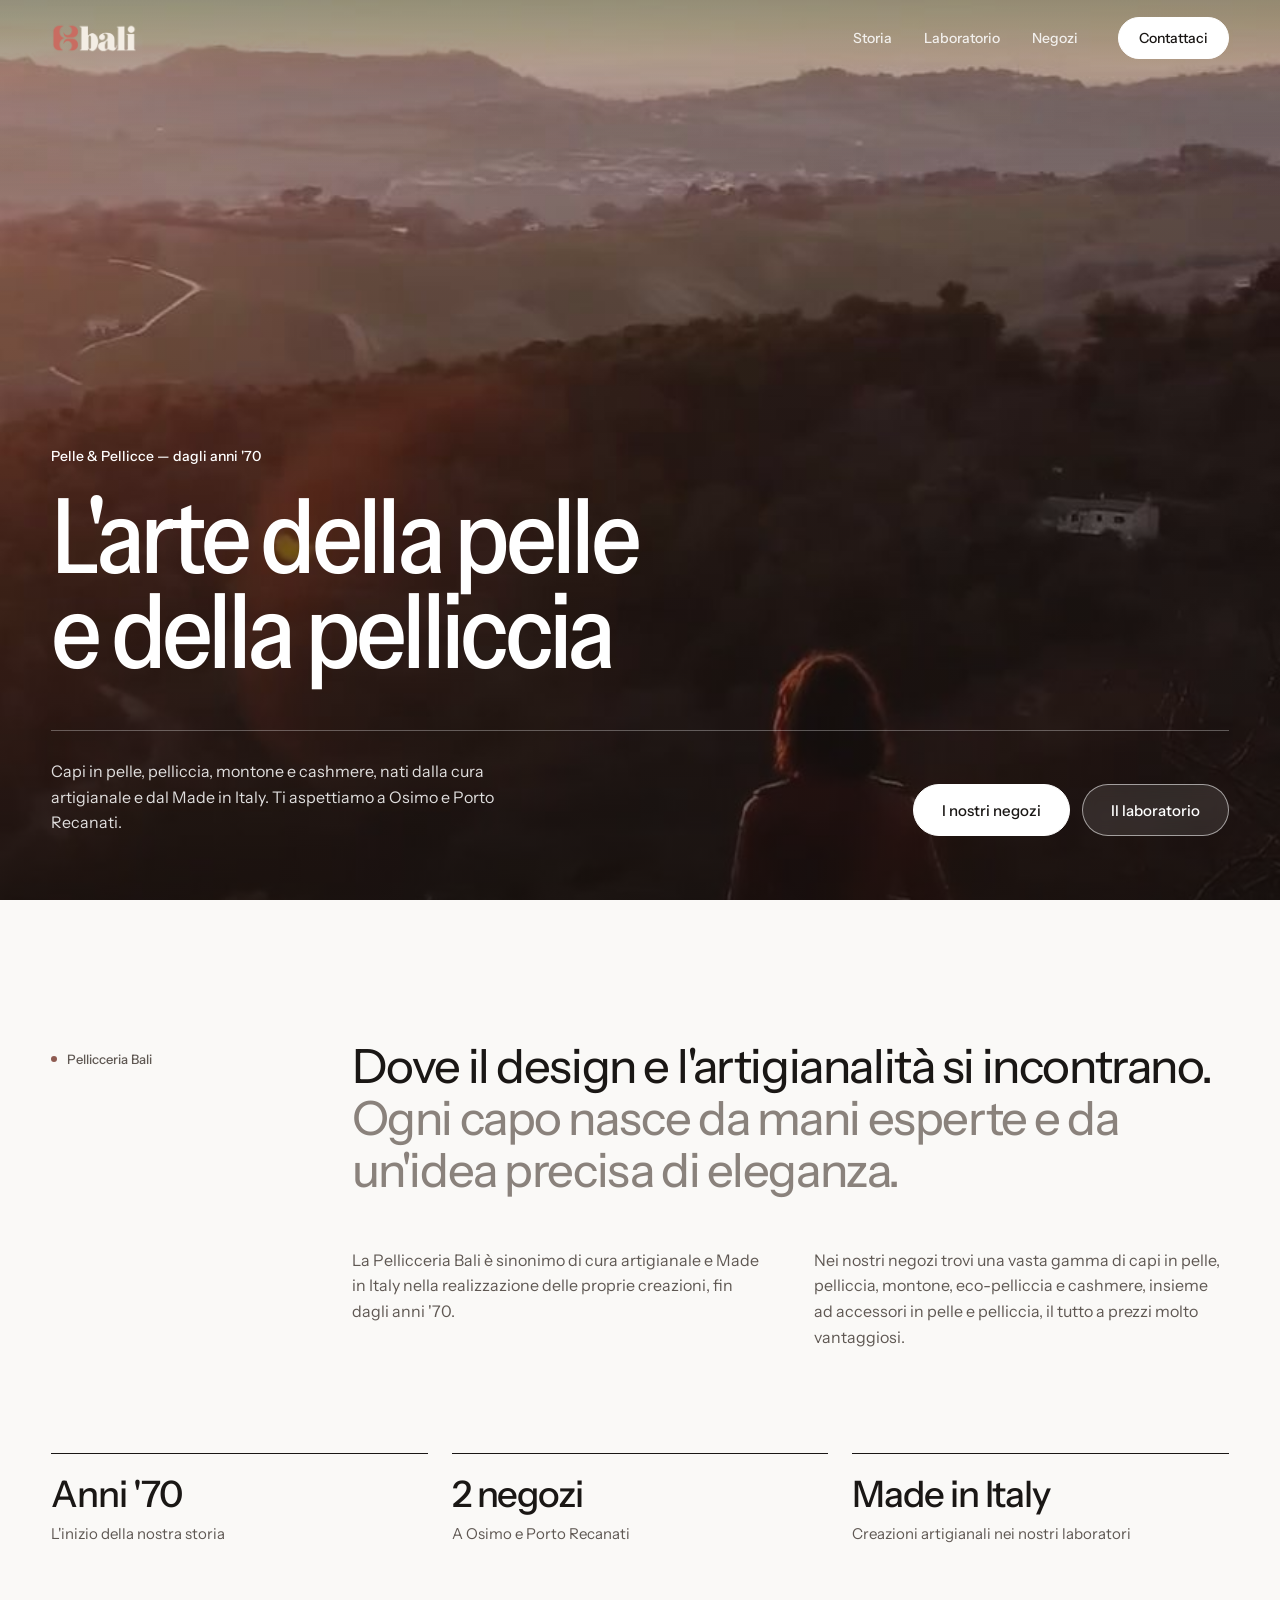
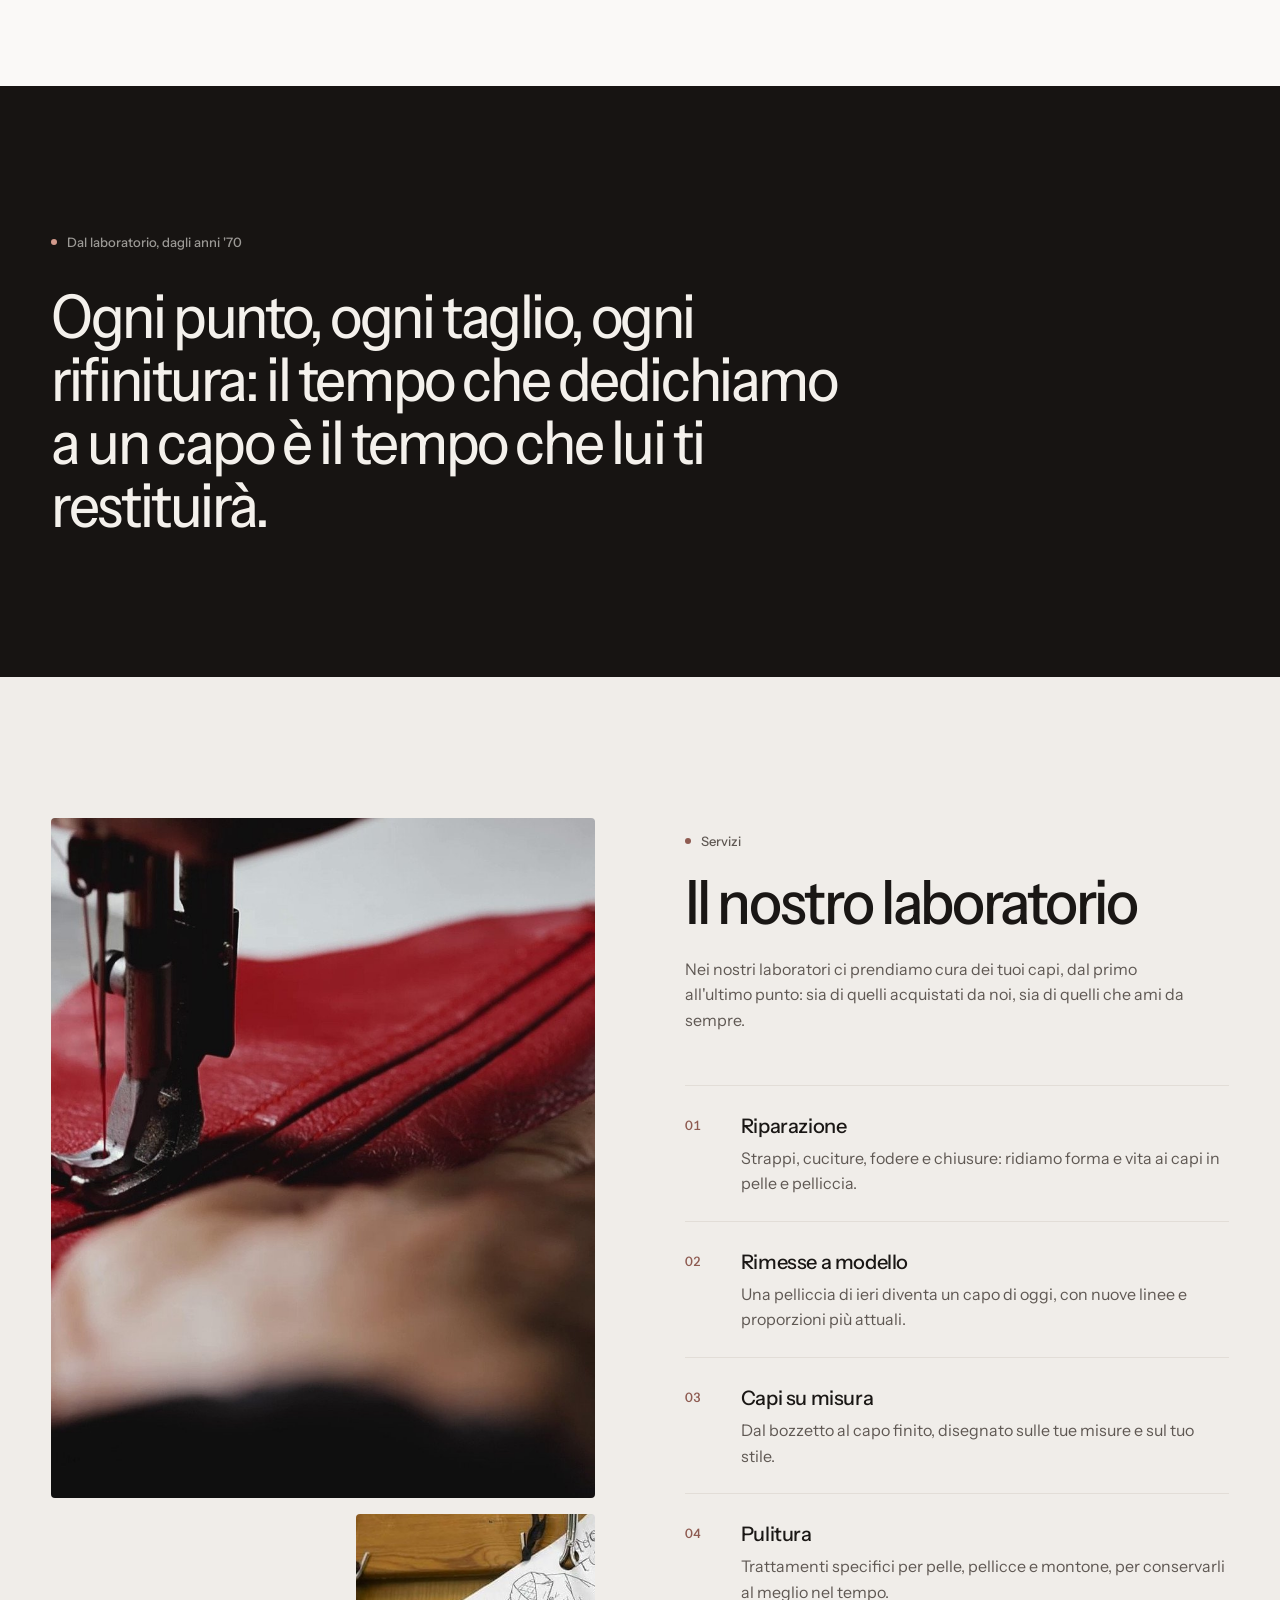
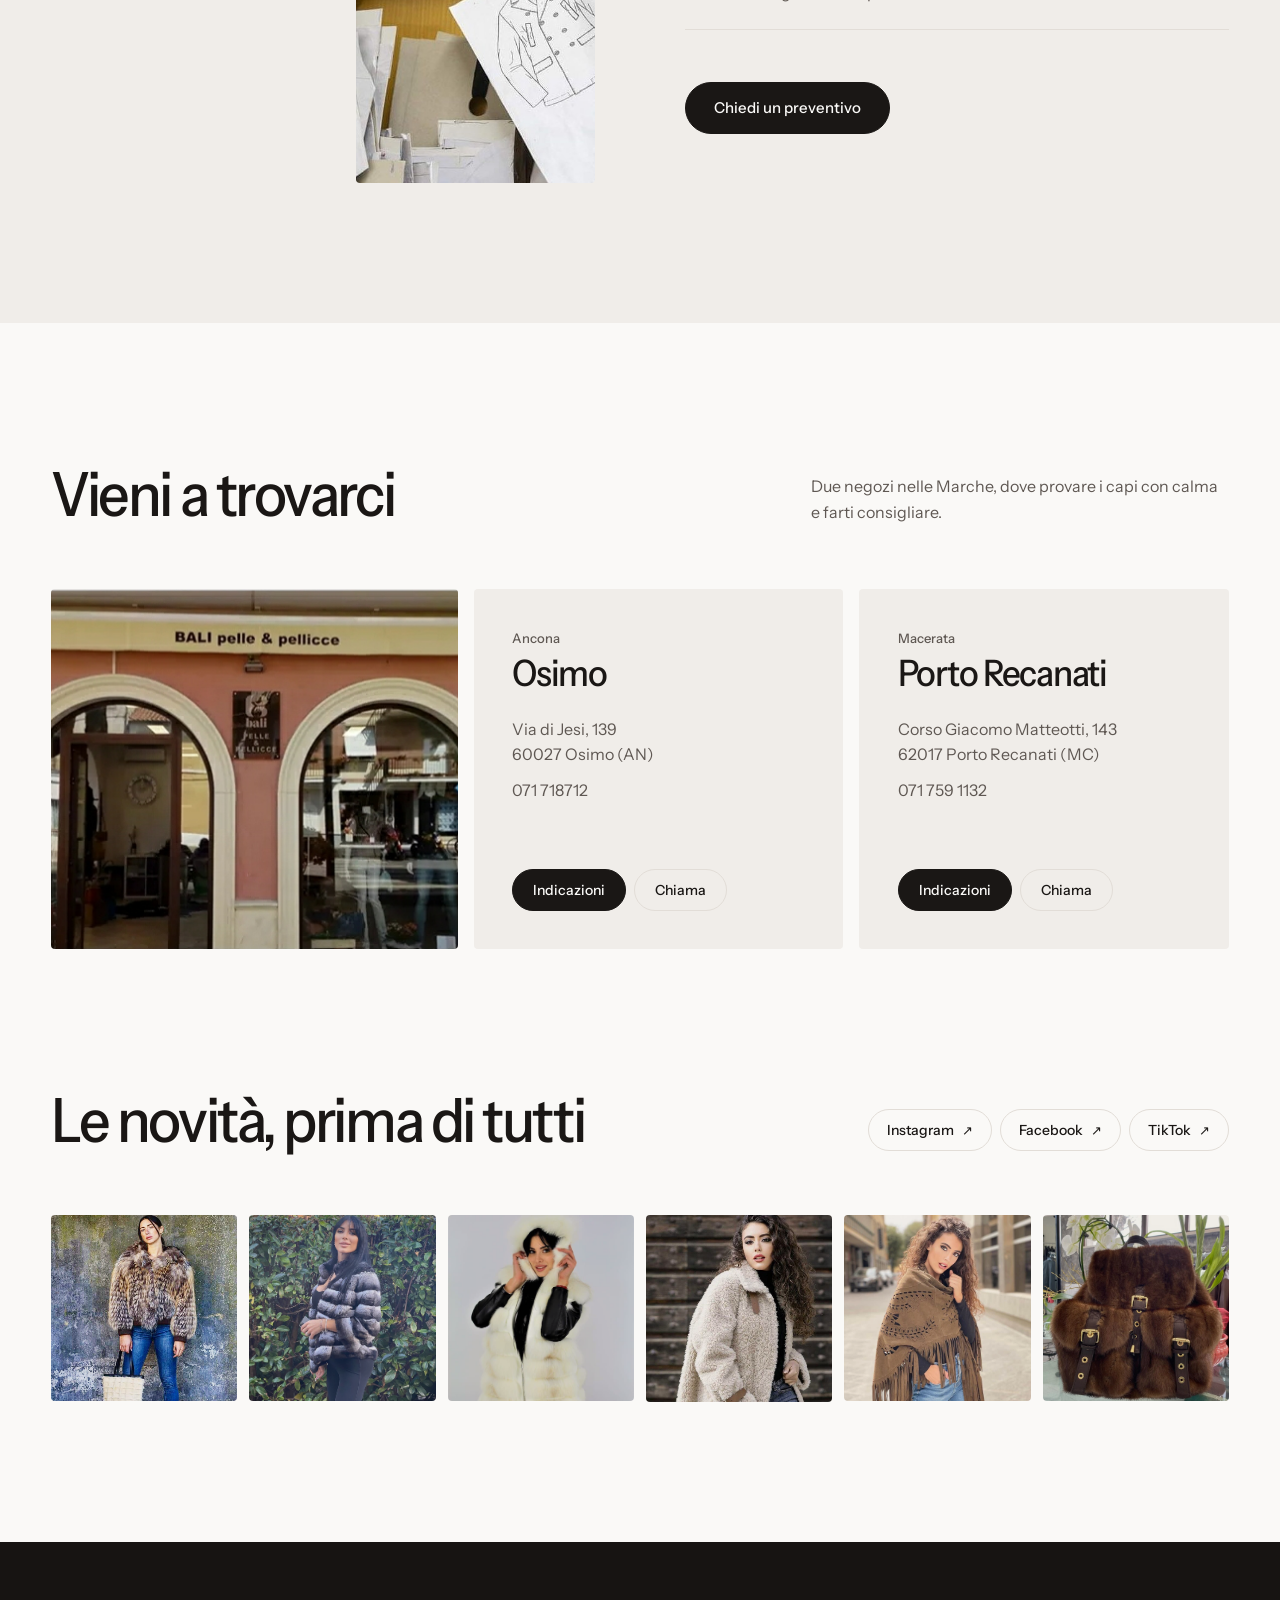
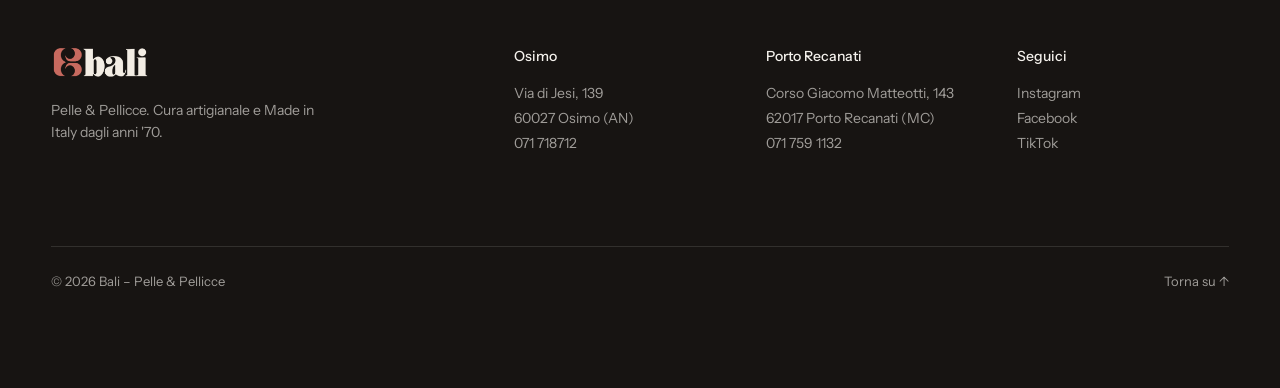
==== commit 7dda8950: "Rimuove le sezioni "Cosa troverai da noi" e "I capi più amati" - Tolte categorie, collezione con fil" ====
--- a/index.html
+++ b/index.html
@@ -54,9 +54,8 @@
       </a>
       <nav class="nav" id="nav" aria-label="Menu principale">
         <ul class="nav__lista">
-          <li><a href="#collezione">Collezione</a></li>
+          <li><a href="#storia">Storia</a></li>
           <li><a href="#laboratorio">Laboratorio</a></li>
-          <li><a href="#storia">Storia</a></li>
           <li><a href="#negozi">Negozi</a></li>
         </ul>
         <a class="btn btn--piccolo nav__cta" href="https://wa.me/390717591132" target="_blank" rel="noopener">Contattaci</a>
@@ -82,8 +81,8 @@
         <div class="hero__piede">
           <p class="hero__sotto">Capi in pelle, pelliccia, montone e cashmere, nati dalla cura artigianale e dal Made in Italy. Ti aspettiamo a Osimo e Porto Recanati.</p>
           <div class="hero__azioni">
-            <a class="btn btn--chiaro" href="#collezione">Scopri la collezione</a>
-            <a class="btn btn--vetro" href="#negozi">I nostri negozi</a>
+            <a class="btn btn--chiaro" href="#negozi">I nostri negozi</a>
+            <a class="btn btn--vetro" href="#laboratorio">Il laboratorio</a>
           </div>
         </div>
       </div>
@@ -107,91 +106,6 @@
           <div class="reveal"><dt>2 negozi</dt><dd>A Osimo e Porto Recanati</dd></div>
           <div class="reveal"><dt>Made in Italy</dt><dd>Creazioni artigianali nei nostri laboratori</dd></div>
         </dl>
-      </div>
-    </section>
-
-    <!-- ============ CATEGORIE ============ -->
-    <section class="categorie" aria-labelledby="titolo-categorie">
-      <div class="contenitore">
-        <div class="intestazione">
-          <h2 class="titolo reveal" id="titolo-categorie">Cosa troverai da noi</h2>
-          <p class="intestazione__nota reveal">Cinque mondi, un solo stile.</p>
-        </div>
-      </div>
-      <div class="categorie__scorri">
-        <div class="categorie__griglia">
-          <a class="categoria reveal" href="#collezione" data-filtro="pellicce">
-            <span class="categoria__foto foto"><img src="img/p22.jpg" alt="" loading="lazy" width="928" height="1160"></span>
-            <span class="categoria__nome">Pellicce <i aria-hidden="true">→</i></span>
-          </a>
-          <a class="categoria reveal" href="#collezione" data-filtro="pelle">
-            <span class="categoria__foto foto"><img src="img/p07.jpg" alt="" loading="lazy" width="959" height="1199"></span>
-            <span class="categoria__nome">Pelle <i aria-hidden="true">→</i></span>
-          </a>
-          <a class="categoria reveal" href="#collezione" data-filtro="montone">
-            <span class="categoria__foto foto"><img src="img/p10.jpg" alt="" loading="lazy" width="1000" height="1350"></span>
-            <span class="categoria__nome">Montone e lana <i aria-hidden="true">→</i></span>
-          </a>
-          <a class="categoria reveal" href="#collezione" data-filtro="cashmere">
-            <span class="categoria__foto foto"><img src="img/p21.jpg" alt="" loading="lazy" width="1000" height="1080"></span>
-            <span class="categoria__nome">Cashmere <i aria-hidden="true">→</i></span>
-          </a>
-          <a class="categoria reveal" href="#collezione" data-filtro="accessori">
-            <span class="categoria__foto foto"><img src="img/p27.jpg" alt="" loading="lazy" width="1000" height="1080"></span>
-            <span class="categoria__nome">Accessori <i aria-hidden="true">→</i></span>
-          </a>
-        </div>
-      </div>
-    </section>
-
-    <!-- ============ COLLEZIONE ============ -->
-    <section class="collezione sezione" id="collezione" aria-labelledby="titolo-collezione">
-      <div class="contenitore">
-        <div class="intestazione">
-          <h2 class="titolo reveal" id="titolo-collezione">I capi più amati</h2>
-          <p class="intestazione__nota reveal">Una selezione dai nostri negozi. Tocca un capo per vederlo da vicino e chiederci disponibilità e taglie.</p>
-        </div>
-
-        <div class="filtri reveal" role="group" aria-label="Filtra per categoria">
-          <button type="button" class="filtro is-attivo" data-filtro="tutti" aria-pressed="true">Tutti <span></span></button>
-          <button type="button" class="filtro" data-filtro="pellicce" aria-pressed="false">Pellicce <span></span></button>
-          <button type="button" class="filtro" data-filtro="pelle" aria-pressed="false">Pelle <span></span></button>
-          <button type="button" class="filtro" data-filtro="montone" aria-pressed="false">Montone e lana <span></span></button>
-          <button type="button" class="filtro" data-filtro="cashmere" aria-pressed="false">Cashmere <span></span></button>
-          <button type="button" class="filtro" data-filtro="accessori" aria-pressed="false">Accessori <span></span></button>
-        </div>
-
-        <ul class="griglia" id="griglia">
-          <li class="prodotto" data-cat="pellicce"><button type="button"><span class="prodotto__foto foto"><img src="img/p13.jpg" alt="Giacchino in visone demi-buff" loading="lazy" width="864" height="1080"></span><span class="prodotto__nome">Giacchino in visone demi-buff</span><span class="prodotto__cat">Pellicce</span></button></li>
-          <li class="prodotto" data-cat="pelle"><button type="button"><span class="prodotto__foto foto"><img src="img/p07.jpg" alt="Chiodo in nappa tamponata rosso" loading="lazy" width="959" height="1199"></span><span class="prodotto__nome">Chiodo in nappa tamponata</span><span class="prodotto__cat">Pelle</span></button></li>
-          <li class="prodotto" data-cat="pellicce"><button type="button"><span class="prodotto__foto foto"><img src="img/p09.jpg" alt="Giacca in cincillà" loading="lazy" width="939" height="939"></span><span class="prodotto__nome">Giacca in cincillà</span><span class="prodotto__cat">Pellicce</span></button></li>
-          <li class="prodotto" data-cat="cashmere"><button type="button"><span class="prodotto__foto foto"><img src="img/p06.jpg" alt="Cappotto in cashmere rosso" loading="lazy" width="488" height="739"></span><span class="prodotto__nome">Cappotto in cashmere</span><span class="prodotto__cat">Cashmere</span></button></li>
-          <li class="prodotto" data-cat="accessori"><button type="button"><span class="prodotto__foto foto"><img src="img/p05.jpg" alt="Borsa in pelle intrecciata color cuoio" loading="lazy" width="1000" height="1080"></span><span class="prodotto__nome">Borsa in pelle intrecciata</span><span class="prodotto__cat">Accessori</span></button></li>
-          <li class="prodotto" data-cat="pelle"><button type="button"><span class="prodotto__foto foto"><img src="img/p01.jpg" alt="Biker in nappa nero da uomo" loading="lazy" width="1000" height="1349"></span><span class="prodotto__nome">Biker in nappa</span><span class="prodotto__cat">Pelle</span></button></li>
-          <li class="prodotto" data-cat="pellicce"><button type="button"><span class="prodotto__foto foto"><img src="img/p22.jpg" alt="Pelliccia in visone color miele con cintura" loading="lazy" width="928" height="1160"></span><span class="prodotto__nome">Pelliccia in visone</span><span class="prodotto__cat">Pellicce</span></button></li>
-          <li class="prodotto" data-cat="montone"><button type="button"><span class="prodotto__foto foto"><img src="img/p10.jpg" alt="Giacca in lana d'agnello color sabbia" loading="lazy" width="1000" height="1350"></span><span class="prodotto__nome">Giacca in lana d'agnello</span><span class="prodotto__cat">Montone e lana</span></button></li>
-          <li class="prodotto" data-cat="pellicce"><button type="button"><span class="prodotto__foto foto"><img src="img/p03.jpg" alt="Bomberino in murmasky" loading="lazy" width="720" height="900"></span><span class="prodotto__nome">Bomberino in murmasky</span><span class="prodotto__cat">Pellicce</span></button></li>
-          <li class="prodotto" data-cat="cashmere"><button type="button"><span class="prodotto__foto foto"><img src="img/p21.jpg" alt="Cappotto in cashmere con collo in pelliccia" loading="lazy" width="1000" height="1080"></span><span class="prodotto__nome">Pelliccia in cashmere</span><span class="prodotto__cat">Cashmere</span></button></li>
-          <li class="prodotto" data-cat="pelle"><button type="button"><span class="prodotto__foto foto"><img src="img/p02.jpg" alt="Biker in nappa tamponata color cuoio da uomo" loading="lazy" width="903" height="1129"></span><span class="prodotto__nome">Biker in nappa tamponata</span><span class="prodotto__cat">Pelle</span></button></li>
-          <li class="prodotto" data-cat="accessori"><button type="button"><span class="prodotto__foto foto"><img src="img/p27.jpg" alt="Zaino in volpe fucsia" loading="lazy" width="1000" height="1080"></span><span class="prodotto__nome">Zaino in volpe fucsia</span><span class="prodotto__cat">Accessori</span></button></li>
-          <li class="prodotto" data-cat="pellicce"><button type="button"><span class="prodotto__foto foto"><img src="img/p16.jpg" alt="Gilet in pelliccia bianca con maniche in pelle" loading="lazy" width="864" height="1080"></span><span class="prodotto__nome">Pelliccia con maniche in pelle</span><span class="prodotto__cat">Pellicce</span></button></li>
-          <li class="prodotto" data-cat="montone"><button type="button"><span class="prodotto__foto foto"><img src="img/p14.jpg" alt="Giubbino in montone e borsone in pelle" loading="lazy" width="1000" height="1317"></span><span class="prodotto__nome">Giubbino in montone e borsone in pelle</span><span class="prodotto__cat">Montone e lana</span></button></li>
-          <li class="prodotto" data-cat="pelle"><button type="button"><span class="prodotto__foto foto"><img src="img/p11.jpg" alt="Giacca in pelle nera" loading="lazy" width="682" height="854"></span><span class="prodotto__nome">Giacca in pelle</span><span class="prodotto__cat">Pelle</span></button></li>
-          <li class="prodotto" data-cat="cashmere"><button type="button"><span class="prodotto__foto foto"><img src="img/p08.jpg" alt="Giacca in cashmere grigia con polsi in pelliccia" loading="lazy" width="986" height="986"></span><span class="prodotto__nome">Giacca in cashmere</span><span class="prodotto__cat">Cashmere</span></button></li>
-          <li class="prodotto" data-cat="pellicce"><button type="button"><span class="prodotto__foto foto"><img src="img/p17.jpg" alt="Pelliccia marrone con cappuccio" loading="lazy" width="1000" height="1350"></span><span class="prodotto__nome">Pelliccia con cappuccio</span><span class="prodotto__cat">Pellicce</span></button></li>
-          <li class="prodotto" data-cat="accessori"><button type="button"><span class="prodotto__foto foto"><img src="img/p04.jpg" alt="Borsa in pelle effetto rete" loading="lazy" width="1000" height="1080"></span><span class="prodotto__nome">Borsa in pelle “effetto rete”</span><span class="prodotto__cat">Accessori</span></button></li>
-          <li class="prodotto" data-cat="pellicce"><button type="button"><span class="prodotto__foto foto"><img src="img/p19.jpg" alt="Pelliccia nera" loading="lazy" width="1000" height="1080"></span><span class="prodotto__nome">Pelliccia nera</span><span class="prodotto__cat">Pellicce</span></button></li>
-          <li class="prodotto" data-cat="pelle"><button type="button"><span class="prodotto__foto foto"><img src="img/p12.jpg" alt="Giacca uomo scamosciata verde oliva" loading="lazy" width="903" height="1129"></span><span class="prodotto__nome">Giacca uomo scamosciata</span><span class="prodotto__cat">Pelle</span></button></li>
-          <li class="prodotto" data-cat="accessori"><button type="button"><span class="prodotto__foto foto"><img src="img/p26.jpg" alt="Zaino in pelliccia marrone" loading="lazy" width="1000" height="1080"></span><span class="prodotto__nome">Zaino in pelliccia</span><span class="prodotto__cat">Accessori</span></button></li>
-          <li class="prodotto" data-cat="pellicce"><button type="button"><span class="prodotto__foto foto"><img src="img/p20.jpg" alt="Gilet in pelliccia blu" loading="lazy" width="1000" height="1350"></span><span class="prodotto__nome">Gilet in pelliccia blu</span><span class="prodotto__cat">Pellicce</span></button></li>
-          <li class="prodotto" data-cat="pellicce"><button type="button"><span class="prodotto__foto foto"><img src="img/p18.jpg" alt="Pelliccia teddy color avorio" loading="lazy" width="683" height="854"></span><span class="prodotto__nome">Pelliccia teddy</span><span class="prodotto__cat">Pellicce</span></button></li>
-          <li class="prodotto" data-cat="accessori"><button type="button"><span class="prodotto__foto foto"><img src="img/p23.jpg" alt="Scialle in camoscio laserato con frange" loading="lazy" width="1000" height="1350"></span><span class="prodotto__nome">Scialle in camoscio laserato</span><span class="prodotto__cat">Accessori</span></button></li>
-          <li class="prodotto" data-cat="pellicce"><button type="button"><span class="prodotto__foto foto"><img src="img/p15.jpg" alt="Pelliccia fantasia bianca e nera" loading="lazy" width="720" height="720"></span><span class="prodotto__nome">Pelliccia fantasia</span><span class="prodotto__cat">Pellicce</span></button></li>
-          <li class="prodotto" data-cat="accessori"><button type="button"><span class="prodotto__foto foto"><img src="img/p25.jpg" alt="Zaino in pelle nera e cavallino maculato" loading="lazy" width="971" height="970"></span><span class="prodotto__nome">Zaino in pelle e cavallino maculato</span><span class="prodotto__cat">Accessori</span></button></li>
-          <li class="prodotto" data-cat="accessori"><button type="button"><span class="prodotto__foto foto"><img src="img/p24.jpg" alt="Zaino in pelle nero" loading="lazy" width="1000" height="1323"></span><span class="prodotto__nome">Zaino in pelle</span><span class="prodotto__cat">Accessori</span></button></li>
-        </ul>
-
-        <p class="collezione__fine reveal">Questa è solo una parte di ciò che trovi in negozio. <a class="link" href="#negozi">Vieni a trovarci</a></p>
       </div>
     </section>
 
@@ -328,31 +242,6 @@
     <span>Scrivici</span>
   </a>
 
-  <!-- Scheda prodotto -->
-  <dialog class="scheda" id="scheda" aria-labelledby="scheda-nome">
-    <div class="scheda__inner">
-      <figure class="scheda__foto foto"><img id="scheda-img" src="" alt=""></figure>
-      <div class="scheda__testo">
-        <p class="etichetta" id="scheda-cat"></p>
-        <h2 class="scheda__nome" id="scheda-nome"></h2>
-        <p class="scheda__desc">Disponibilità, taglie e colori variano da negozio a negozio. Scrivici o chiamaci: ti rispondiamo volentieri.</p>
-        <div class="scheda__azioni">
-          <a class="btn" id="scheda-wa" href="https://wa.me/390717591132" target="_blank" rel="noopener">Chiedi su WhatsApp</a>
-          <div class="scheda__tel">
-            <a href="tel:+39071718712">Osimo · 071 718712</a>
-            <a href="tel:+390717591132">Porto Recanati · 071 759 1132</a>
-          </div>
-        </div>
-        <div class="scheda__nav">
-          <button type="button" id="scheda-prec" aria-label="Capo precedente">←</button>
-          <span id="scheda-pos"></span>
-          <button type="button" id="scheda-succ" aria-label="Capo successivo">→</button>
-        </div>
-      </div>
-      <button class="scheda__chiudi" type="button" id="scheda-chiudi" aria-label="Chiudi">×</button>
-    </div>
-  </dialog>
-
   <script src="main.js"></script>
 </body>
 </html>
--- a/style.css
+++ b/style.css
@@ -201,53 +201,6 @@
 .numeri > div { border-top: 1px solid var(--ink); padding-top: 20px; }
 .numeri dt { font-size: clamp(1.5rem, 1rem + 1.6vw, 2.5rem); font-weight: 500; letter-spacing: -.03em; line-height: 1.1; }
 .numeri dd { margin: 8px 0 0; color: var(--ink-2); font-size: 15px; }
-
-/* ---------- categorie ---------- */
-.categorie { padding-bottom: var(--sezione); }
-.categorie__scorri { max-width: var(--max); margin: 0 auto; padding: 0 var(--gutter); }
-.categorie__griglia { display: grid; grid-template-columns: repeat(5, 1fr); gap: 16px; }
-.categoria { display: block; }
-.categoria__foto { aspect-ratio: 3 / 4; }
-.categoria__nome {
-  display: flex; justify-content: space-between; align-items: center;
-  margin-top: 14px; font-size: 16px; font-weight: 500;
-}
-.categoria__nome i { font-style: normal; transition: transform .4s var(--ease); }
-.categoria:hover img, .prodotto button:hover img, .social__striscia span:hover img { transform: scale(1.04); }
-.categoria:hover .categoria__nome i { transform: translateX(4px); }
-
-/* ---------- collezione ---------- */
-.collezione { border-top: 1px solid var(--linea); }
-.filtri { display: flex; flex-wrap: wrap; gap: 8px; margin-bottom: clamp(32px, 4vw, 48px); }
-.filtro {
-  display: inline-flex; align-items: center; gap: 8px;
-  min-height: 42px; padding: 0 18px;
-  border: 1px solid var(--linea); border-radius: 999px; background: transparent;
-  font-size: 14px; font-weight: 500; cursor: pointer;
-  transition: background-color .3s, color .3s, border-color .3s;
-}
-.filtro span { font-size: 12px; color: var(--ink-2); font-variant-numeric: tabular-nums; transition: color .3s; }
-.filtro:hover { border-color: var(--ink); }
-.filtro.is-attivo { background: var(--ink); border-color: var(--ink); color: var(--bg); }
-.filtro.is-attivo span { color: rgba(250, 249, 247, .6); }
-
-.griglia {
-  list-style: none; margin: 0; padding: 0;
-  display: grid; grid-template-columns: repeat(4, 1fr); gap: 48px 20px;
-}
-.prodotto button {
-  display: block; width: 100%; padding: 0; border: 0; background: none;
-  text-align: left; cursor: pointer;
-}
-.prodotto__foto { aspect-ratio: 4 / 5; }
-.prodotto__foto img { object-position: 50% 20%; }
-.prodotto__nome { display: block; margin-top: 14px; font-size: 15px; font-weight: 500; line-height: 1.35; }
-.prodotto__cat { display: block; margin-top: 2px; font-size: 13px; color: var(--ink-2); }
-.prodotto.is-nascosto { display: none; }
-.is-filtrando .prodotto { animation: compari .6s var(--ease) both; }
-@keyframes compari { from { opacity: 0; transform: translateY(12px); } }
-.collezione__fine { margin-top: clamp(48px, 6vw, 80px); text-align: center; color: var(--ink-2); }
-.collezione__fine .link { color: var(--ink); margin-left: 4px; }
 
 /* ---------- citazione ---------- */
 .citazione { background: var(--scuro); color: #f4f1ec; }
@@ -299,6 +252,7 @@
 .negozio__azioni { margin-top: auto; display: flex; flex-wrap: wrap; gap: 8px; }
 
 /* ---------- social ---------- */
+.social__striscia span:hover img { transform: scale(1.04); }
 .social { padding-top: 0; }
 .social__link { list-style: none; margin: 0; padding: 0; display: flex; flex-wrap: wrap; gap: 8px; }
 .social__link a {
@@ -342,41 +296,12 @@
 .whatsapp.is-visibile { opacity: 1; transform: none; pointer-events: auto; }
 .whatsapp:hover { background: var(--accento); }
 
-/* ---------- scheda prodotto ---------- */
-.scheda {
-  width: calc(100% - 32px); max-width: 1040px; max-height: calc(100vh - 32px);
-  padding: 0; border: 0; border-radius: 8px;
-  background: var(--bg); color: var(--ink);
-  overflow: auto;
-}
-.scheda::backdrop { background: rgba(18, 14, 12, .55); -webkit-backdrop-filter: blur(6px); backdrop-filter: blur(6px); }
-.scheda[open] { animation: scheda-apri .5s var(--ease); }
-@keyframes scheda-apri { from { opacity: 0; transform: translateY(16px); } }
-.scheda__inner { display: grid; grid-template-columns: 1fr 1fr; position: relative; }
-.scheda__foto { aspect-ratio: 4 / 5; border-radius: 0; }
-.scheda__foto img { object-position: 50% 20%; }
-.scheda__testo { padding: clamp(28px, 4.5vw, 56px); display: flex; flex-direction: column; }
-.scheda__nome { margin: 14px 0 16px; font-size: clamp(1.75rem, 1rem + 2vw, 2.75rem); font-stretch: 92%; line-height: 1.05; letter-spacing: -.035em; }
-.scheda__desc { color: var(--ink-2); margin-bottom: 32px; }
-.scheda__azioni { display: grid; gap: 20px; justify-items: start; }
-.scheda__tel { display: grid; gap: 4px; font-size: 14px; color: var(--ink-2); }
-.scheda__tel a:hover { color: var(--ink); }
-.scheda__nav { margin-top: auto; padding-top: 40px; display: flex; align-items: center; gap: 12px; font-size: 13px; color: var(--ink-2); font-variant-numeric: tabular-nums; }
-.scheda__nav button, .scheda__chiudi {
-  width: 44px; height: 44px; display: grid; place-items: center;
-  border: 1px solid var(--linea); border-radius: 50%; background: var(--bg);
-  cursor: pointer; transition: background-color .3s, color .3s, border-color .3s;
-}
-.scheda__nav button:hover, .scheda__chiudi:hover { background: var(--ink); border-color: var(--ink); color: var(--bg); }
-.scheda__chiudi { position: absolute; top: 12px; right: 12px; font-size: 22px; line-height: 1; }
-
 /* ---------- comparsa allo scorrimento ---------- */
 .js .reveal { opacity: 0; transform: translateY(20px); transition: opacity .9s var(--ease), transform .9s var(--ease); }
 .js .reveal.is-visibile { opacity: 1; transform: none; }
 
 /* ---------- tablet ---------- */
 @media (max-width: 1100px) {
-  .griglia { grid-template-columns: repeat(3, 1fr); }
   .negozi__inner { grid-template-columns: 1fr 1fr; }
   .negozi__foto { grid-column: 1 / -1; min-height: 0; aspect-ratio: 16 / 9; }
   .footer__alto { grid-template-columns: 1fr 1fr; }
@@ -424,28 +349,13 @@
   .numeri > div { padding: 20px 0 24px; border-top-color: var(--linea); }
   .numeri > div:first-child { border-top-color: var(--ink); }
 
-  .categorie__scorri { overflow-x: auto; scroll-snap-type: x mandatory; scrollbar-width: none; scroll-padding: 0 var(--gutter); }
-  .categorie__scorri::-webkit-scrollbar { display: none; }
-  .categorie__griglia { grid-template-columns: repeat(5, 68vw); gap: 12px; }
-  .categoria { scroll-snap-align: start; }
-
-  .filtri { flex-wrap: nowrap; overflow-x: auto; margin: 0 calc(var(--gutter) * -1) 28px; padding: 0 var(--gutter); scrollbar-width: none; }
-  .filtri::-webkit-scrollbar { display: none; }
-  .filtro { flex: none; }
-  .griglia { grid-template-columns: 1fr 1fr; gap: 32px 12px; }
-  .prodotto__nome { font-size: 14px; }
-
   .laboratorio__inner { grid-template-columns: 1fr; }
   .negozi__inner { grid-template-columns: 1fr; }
   .social__striscia { grid-template-columns: repeat(3, 1fr); gap: 8px; }
   .footer__alto { grid-template-columns: 1fr; gap: 32px; }
 
   .whatsapp { right: 16px; bottom: 16px; padding: 0 16px; min-height: 48px; }
-  .whatsapp span { display: none; }
-
-  .scheda__inner { grid-template-columns: 1fr; }
-  .scheda__foto { aspect-ratio: 1 / 1; }
-}
+  .whatsapp span { display: none; }}
 
 @media (prefers-reduced-motion: reduce) {
   html { scroll-behavior: auto; }
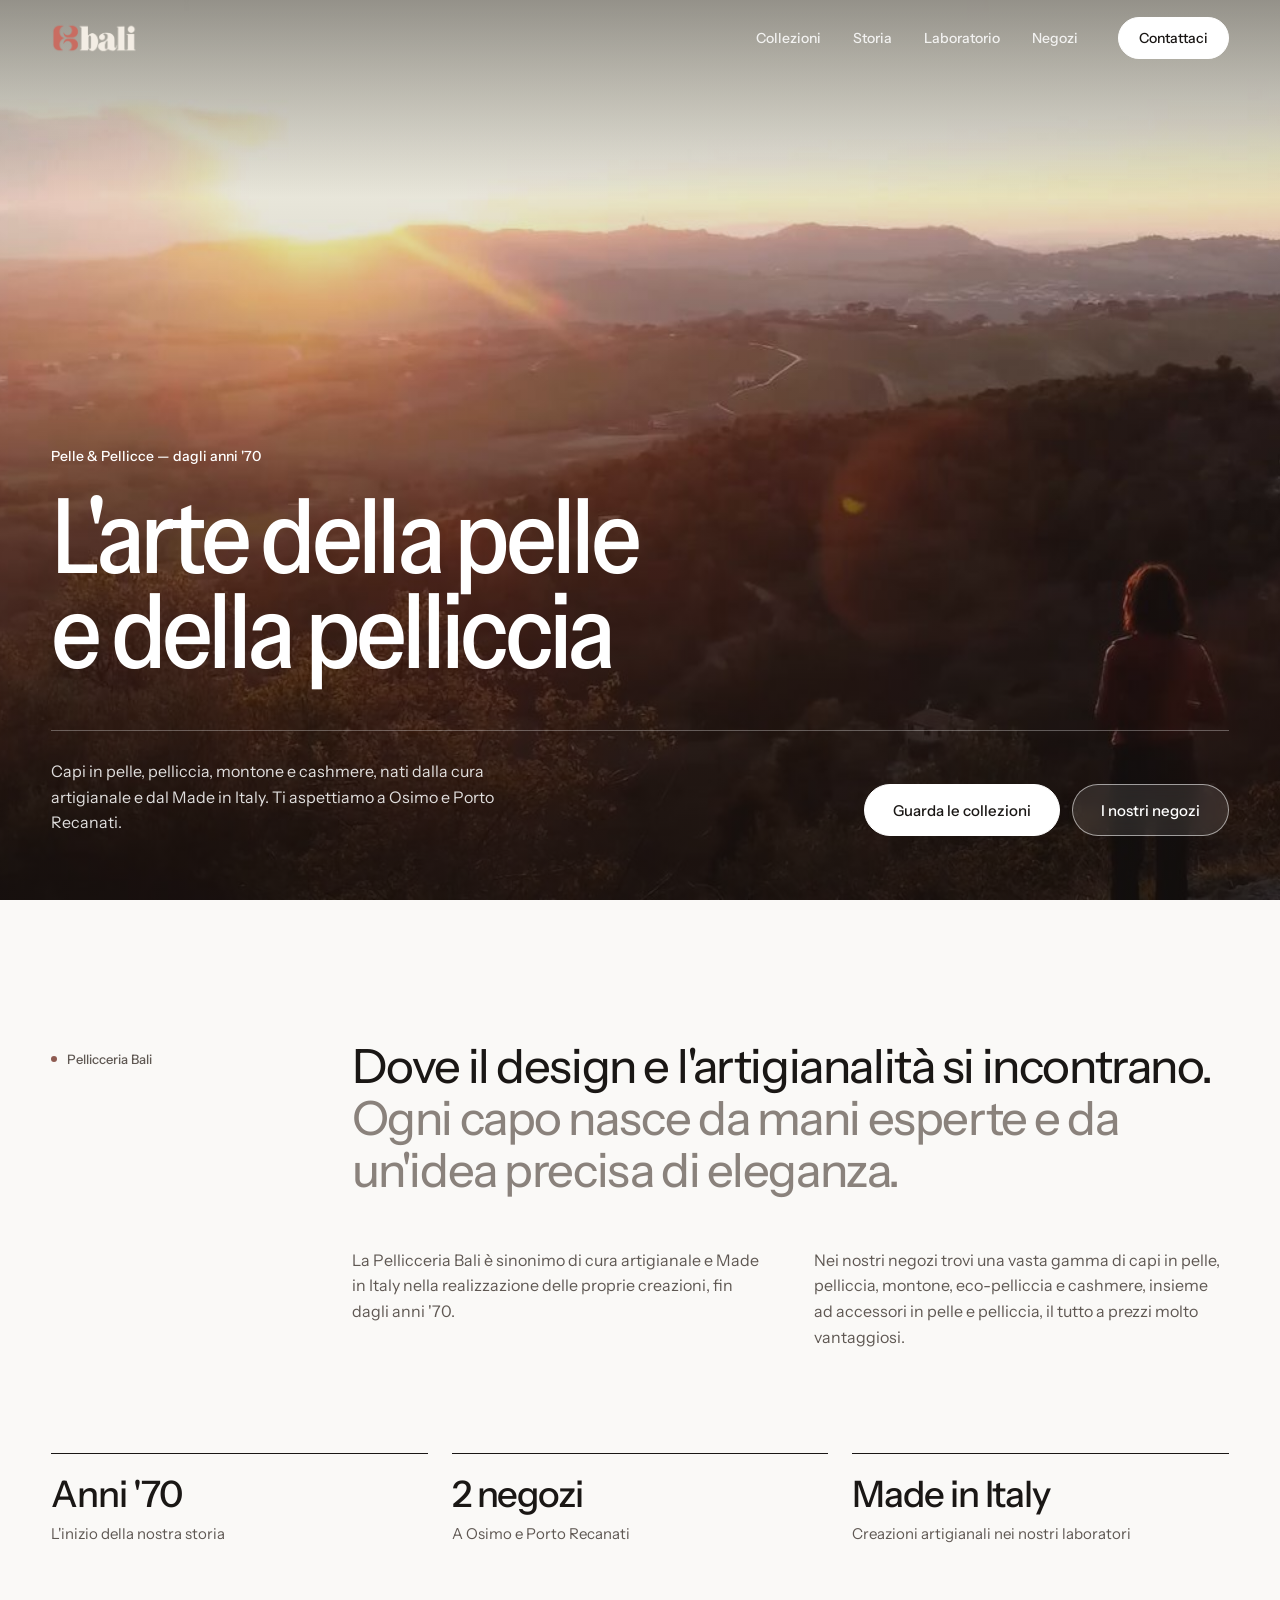
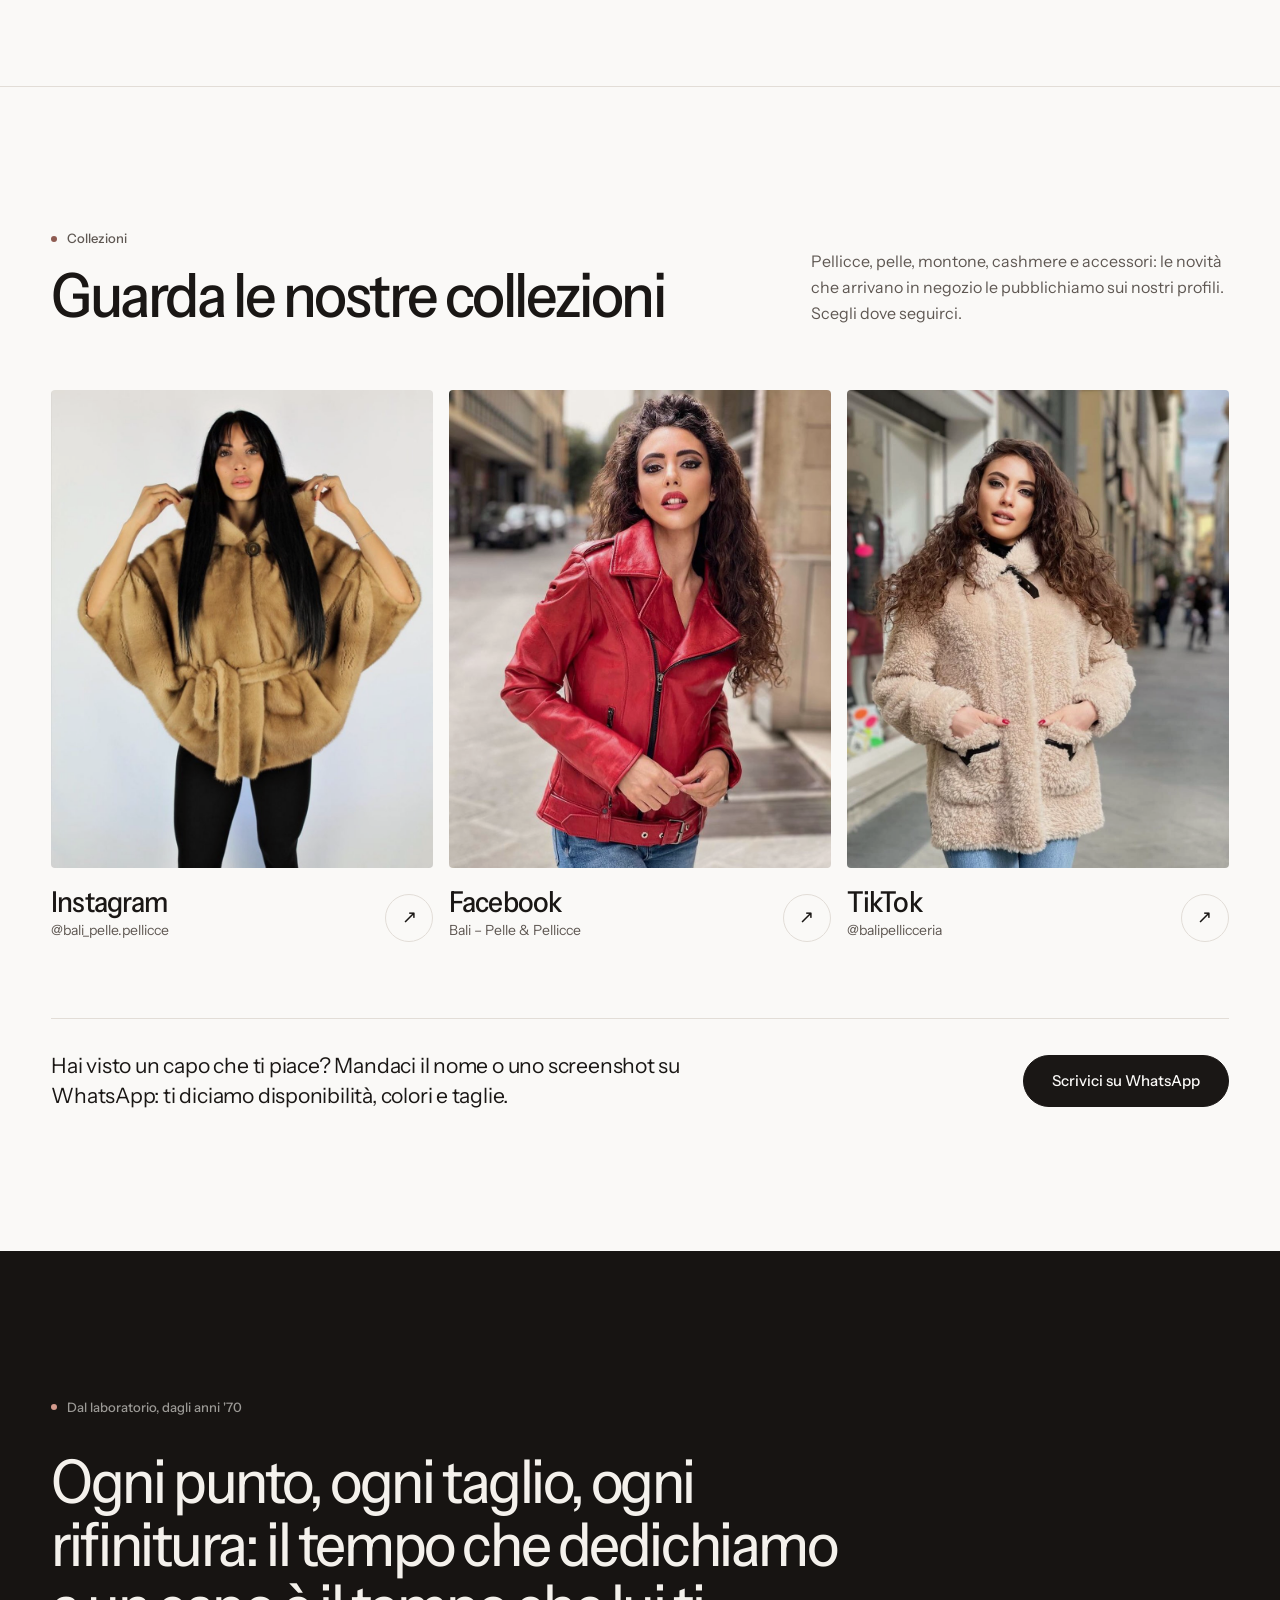
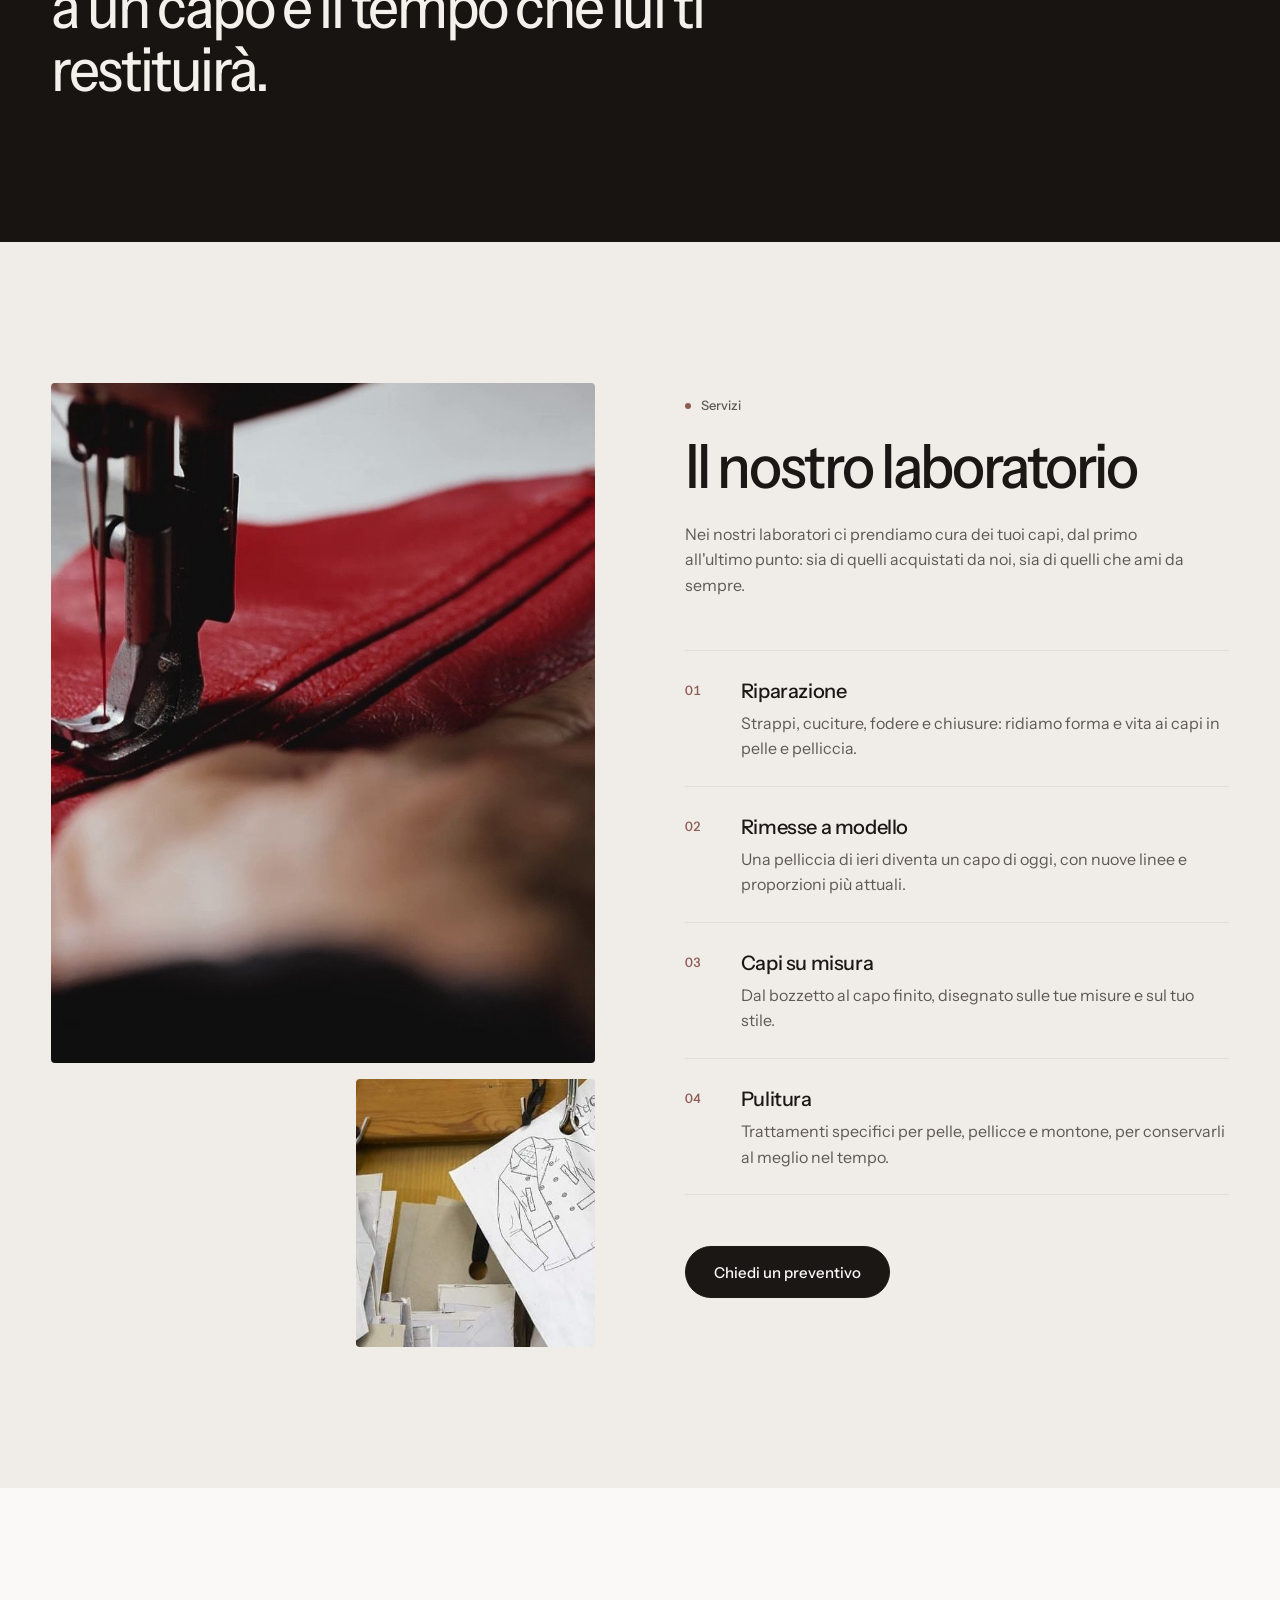
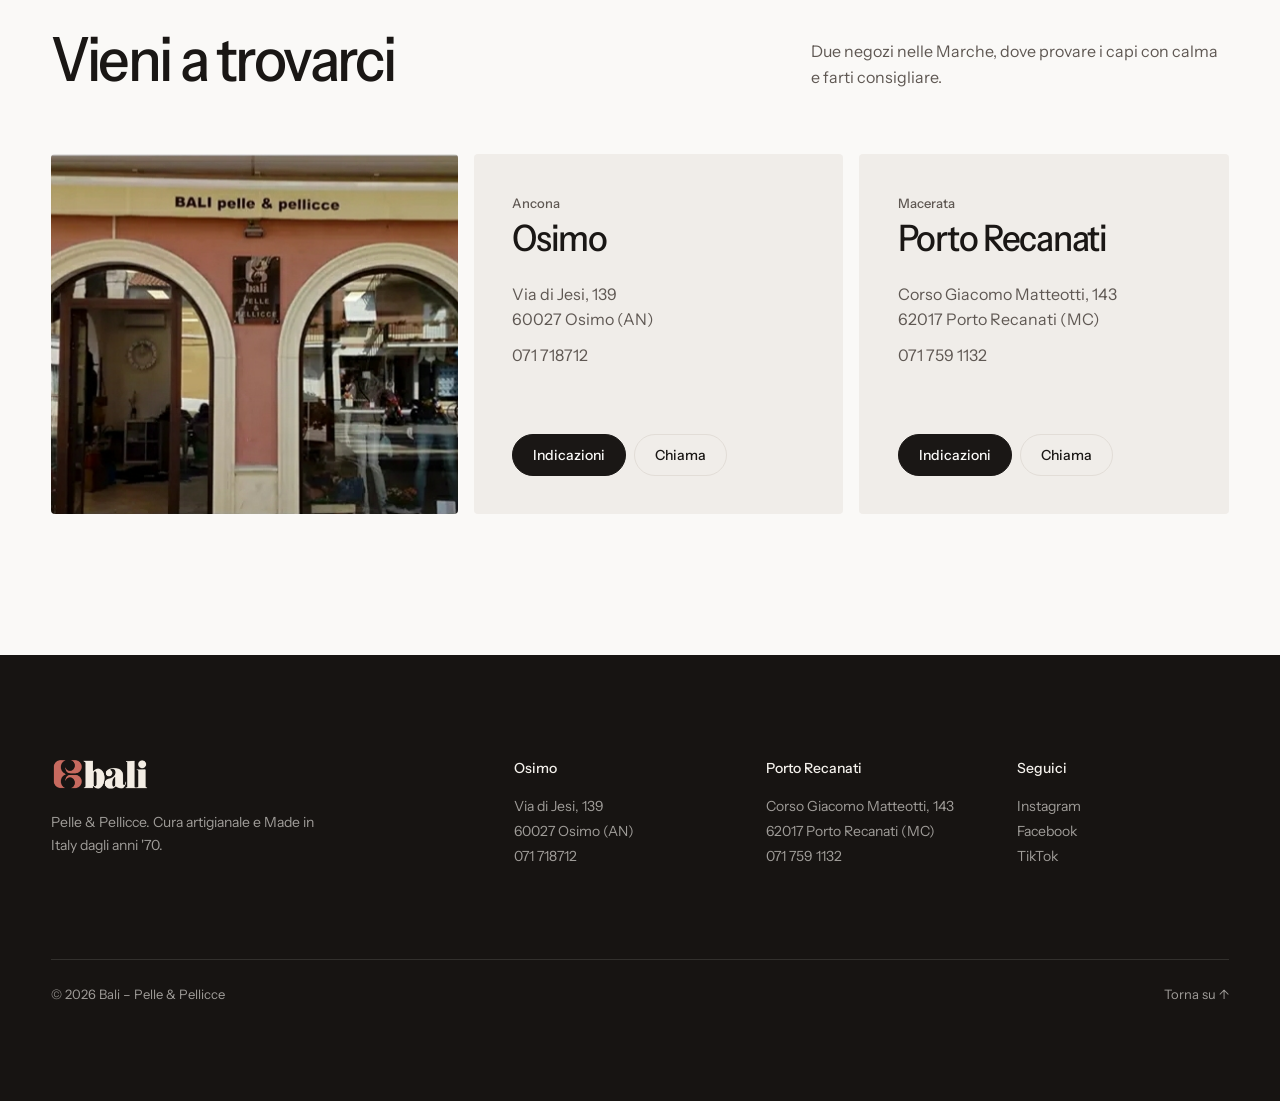
==== commit 17ad51af: "Aggiunge la sezione "Guarda le nostre collezioni" con i social - Nuova sezione dopo il manifesto: tr" ====
--- a/index.html
+++ b/index.html
@@ -54,6 +54,7 @@
       </a>
       <nav class="nav" id="nav" aria-label="Menu principale">
         <ul class="nav__lista">
+          <li><a href="#collezioni">Collezioni</a></li>
           <li><a href="#storia">Storia</a></li>
           <li><a href="#laboratorio">Laboratorio</a></li>
           <li><a href="#negozi">Negozi</a></li>
@@ -81,8 +82,8 @@
         <div class="hero__piede">
           <p class="hero__sotto">Capi in pelle, pelliccia, montone e cashmere, nati dalla cura artigianale e dal Made in Italy. Ti aspettiamo a Osimo e Porto Recanati.</p>
           <div class="hero__azioni">
-            <a class="btn btn--chiaro" href="#negozi">I nostri negozi</a>
-            <a class="btn btn--vetro" href="#laboratorio">Il laboratorio</a>
+            <a class="btn btn--chiaro" href="#collezioni">Guarda le collezioni</a>
+            <a class="btn btn--vetro" href="#negozi">I nostri negozi</a>
           </div>
         </div>
       </div>
@@ -106,6 +107,48 @@
           <div class="reveal"><dt>2 negozi</dt><dd>A Osimo e Porto Recanati</dd></div>
           <div class="reveal"><dt>Made in Italy</dt><dd>Creazioni artigianali nei nostri laboratori</dd></div>
         </dl>
+      </div>
+    </section>
+
+    <!-- ============ COLLEZIONI ============ -->
+    <section class="collezioni sezione" id="collezioni" aria-labelledby="titolo-collezioni">
+      <div class="contenitore">
+        <div class="intestazione">
+          <div class="intestazione__titolo">
+            <p class="etichetta reveal">Collezioni</p>
+            <h2 class="titolo reveal" id="titolo-collezioni">Guarda le nostre collezioni</h2>
+          </div>
+          <p class="intestazione__nota reveal">Pellicce, pelle, montone, cashmere e accessori: le novità che arrivano in negozio le pubblichiamo sui nostri profili. Scegli dove seguirci.</p>
+        </div>
+
+        <ul class="canali">
+          <li class="reveal">
+            <a class="canale" href="https://www.instagram.com/bali_pelle.pellicce" target="_blank" rel="noopener">
+              <span class="canale__foto foto"><img src="img/p22.jpg" alt="" loading="lazy" width="928" height="1160"></span>
+              <span class="canale__testo"><span class="canale__nome">Instagram</span><span class="canale__account">@bali_pelle.pellicce</span></span>
+              <span class="canale__freccia" aria-hidden="true">↗</span>
+            </a>
+          </li>
+          <li class="reveal">
+            <a class="canale" href="https://www.facebook.com/share/15Z69AjW55/" target="_blank" rel="noopener">
+              <span class="canale__foto foto"><img src="img/p07.jpg" alt="" loading="lazy" width="959" height="1199"></span>
+              <span class="canale__testo"><span class="canale__nome">Facebook</span><span class="canale__account">Bali – Pelle &amp; Pellicce</span></span>
+              <span class="canale__freccia" aria-hidden="true">↗</span>
+            </a>
+          </li>
+          <li class="reveal">
+            <a class="canale" href="https://www.tiktok.com/@balipellicceria" target="_blank" rel="noopener">
+              <span class="canale__foto foto"><img src="img/p10.jpg" alt="" loading="lazy" width="1000" height="1350"></span>
+              <span class="canale__testo"><span class="canale__nome">TikTok</span><span class="canale__account">@balipellicceria</span></span>
+              <span class="canale__freccia" aria-hidden="true">↗</span>
+            </a>
+          </li>
+        </ul>
+
+        <div class="collezioni__whatsapp reveal">
+          <p>Hai visto un capo che ti piace? Mandaci il nome o uno screenshot su WhatsApp: ti diciamo disponibilità, colori e taglie.</p>
+          <a class="btn" href="https://wa.me/390717591132?text=Buongiorno%2C%20ho%20visto%20un%20capo%20sui%20vostri%20social%20e%20vorrei%20informazioni." target="_blank" rel="noopener">Scrivici su WhatsApp</a>
+        </div>
       </div>
     </section>
 
@@ -180,27 +223,6 @@
       </div>
     </section>
 
-    <!-- ============ SOCIAL ============ -->
-    <section class="social sezione" aria-labelledby="titolo-social">
-      <div class="contenitore">
-        <div class="intestazione">
-          <h2 class="titolo reveal" id="titolo-social">Le novità, prima di tutti</h2>
-          <ul class="social__link reveal">
-            <li><a href="https://www.instagram.com/bali_pelle.pellicce" target="_blank" rel="noopener">Instagram</a></li>
-            <li><a href="https://www.facebook.com/share/15Z69AjW55/" target="_blank" rel="noopener">Facebook</a></li>
-            <li><a href="https://www.tiktok.com/@balipellicceria" target="_blank" rel="noopener">TikTok</a></li>
-          </ul>
-        </div>
-        <a class="social__striscia reveal" href="https://www.instagram.com/bali_pelle.pellicce" target="_blank" rel="noopener" aria-label="Guarda altre foto su Instagram, @bali_pelle.pellicce">
-          <span class="foto"><img src="img/p03.jpg" alt="" loading="lazy" width="720" height="900"></span>
-          <span class="foto"><img src="img/p09.jpg" alt="" loading="lazy" width="939" height="939"></span>
-          <span class="foto"><img src="img/p16.jpg" alt="" loading="lazy" width="864" height="1080"></span>
-          <span class="foto"><img src="img/p18.jpg" alt="" loading="lazy" width="683" height="854"></span>
-          <span class="foto"><img src="img/p23.jpg" alt="" loading="lazy" width="1000" height="1350"></span>
-          <span class="foto"><img src="img/p26.jpg" alt="" loading="lazy" width="1000" height="1080"></span>
-        </a>
-      </div>
-    </section>
   </main>
 
   <!-- ============ FOOTER ============ -->
--- a/style.css
+++ b/style.css
@@ -201,6 +201,29 @@
 .numeri > div { border-top: 1px solid var(--ink); padding-top: 20px; }
 .numeri dt { font-size: clamp(1.5rem, 1rem + 1.6vw, 2.5rem); font-weight: 500; letter-spacing: -.03em; line-height: 1.1; }
 .numeri dd { margin: 8px 0 0; color: var(--ink-2); font-size: 15px; }
+
+/* ---------- collezioni (sui social) ---------- */
+.collezioni { border-top: 1px solid var(--linea); }
+.intestazione__titolo { display: grid; gap: 16px; justify-items: start; }
+.canali { list-style: none; margin: 0; padding: 0; display: grid; grid-template-columns: repeat(3, 1fr); gap: 16px; }
+.canale { display: grid; grid-template-columns: 1fr auto; align-items: end; gap: 0 16px; }
+.canale__foto { grid-column: 1 / -1; aspect-ratio: 4 / 5; margin-bottom: 18px; }
+.canale__foto img { object-position: 50% 20%; }
+.canale__testo { display: grid; gap: 2px; min-width: 0; }
+.canale__nome { font-size: clamp(1.4rem, 1rem + 1vw, 2rem); font-weight: 500; font-stretch: 92%; letter-spacing: -.03em; line-height: 1.1; }
+.canale__account { font-size: 14px; color: var(--ink-2); overflow-wrap: anywhere; }
+.canale__freccia {
+  width: 48px; height: 48px; display: grid; place-items: center;
+  border: 1px solid var(--linea); border-radius: 50%; font-size: 18px;
+  transition: background-color .3s, color .3s, border-color .3s;
+}
+.canale:hover img { transform: scale(1.04); }
+.canale:hover .canale__freccia { background: var(--ink); border-color: var(--ink); color: var(--bg); }
+.collezioni__whatsapp {
+  display: flex; justify-content: space-between; align-items: center; gap: 24px 48px; flex-wrap: wrap;
+  margin-top: clamp(48px, 6vw, 80px); padding-top: 32px; border-top: 1px solid var(--linea);
+}
+.collezioni__whatsapp p { max-width: 52ch; font-size: clamp(1.1rem, 1rem + .4vw, 1.35rem); line-height: 1.4; letter-spacing: -.01em; }
 
 /* ---------- citazione ---------- */
 .citazione { background: var(--scuro); color: #f4f1ec; }
@@ -251,22 +274,6 @@
 .negozio address a:hover { color: var(--ink); }
 .negozio__azioni { margin-top: auto; display: flex; flex-wrap: wrap; gap: 8px; }
 
-/* ---------- social ---------- */
-.social__striscia span:hover img { transform: scale(1.04); }
-.social { padding-top: 0; }
-.social__link { list-style: none; margin: 0; padding: 0; display: flex; flex-wrap: wrap; gap: 8px; }
-.social__link a {
-  display: inline-flex; align-items: center; min-height: 42px; padding: 0 18px;
-  border: 1px solid var(--linea); border-radius: 999px;
-  font-size: 14px; font-weight: 500;
-  transition: background-color .3s, color .3s, border-color .3s;
-}
-.social__link a::after { content: "↗"; margin-left: 8px; font-size: 13px; }
-.social__link a:hover { background: var(--ink); border-color: var(--ink); color: var(--bg); }
-.social__striscia { display: grid; grid-template-columns: repeat(6, 1fr); gap: 12px; }
-.social__striscia span { aspect-ratio: 1 / 1; }
-.social__striscia img { object-position: 50% 25%; }
-
 /* ---------- footer ---------- */
 .footer { background: var(--scuro); color: rgba(244, 241, 236, .62); padding: clamp(64px, 8vw, 112px) 0 96px; font-size: 14px; }
 .footer__alto { display: grid; grid-template-columns: 2fr 1fr 1fr 1fr; gap: 40px; }
@@ -349,9 +356,15 @@
   .numeri > div { padding: 20px 0 24px; border-top-color: var(--linea); }
   .numeri > div:first-child { border-top-color: var(--ink); }
 
+  .canali {
+    grid-template-columns: repeat(3, 78vw); overflow-x: auto; scroll-snap-type: x mandatory;
+    margin: 0 calc(var(--gutter) * -1); padding: 0 var(--gutter); scroll-padding: 0 var(--gutter); scrollbar-width: none;
+  }
+  .canali::-webkit-scrollbar { display: none; }
+  .canali > li { scroll-snap-align: start; }
+
   .laboratorio__inner { grid-template-columns: 1fr; }
   .negozi__inner { grid-template-columns: 1fr; }
-  .social__striscia { grid-template-columns: repeat(3, 1fr); gap: 8px; }
   .footer__alto { grid-template-columns: 1fr; gap: 32px; }
 
   .whatsapp { right: 16px; bottom: 16px; padding: 0 16px; min-height: 48px; }
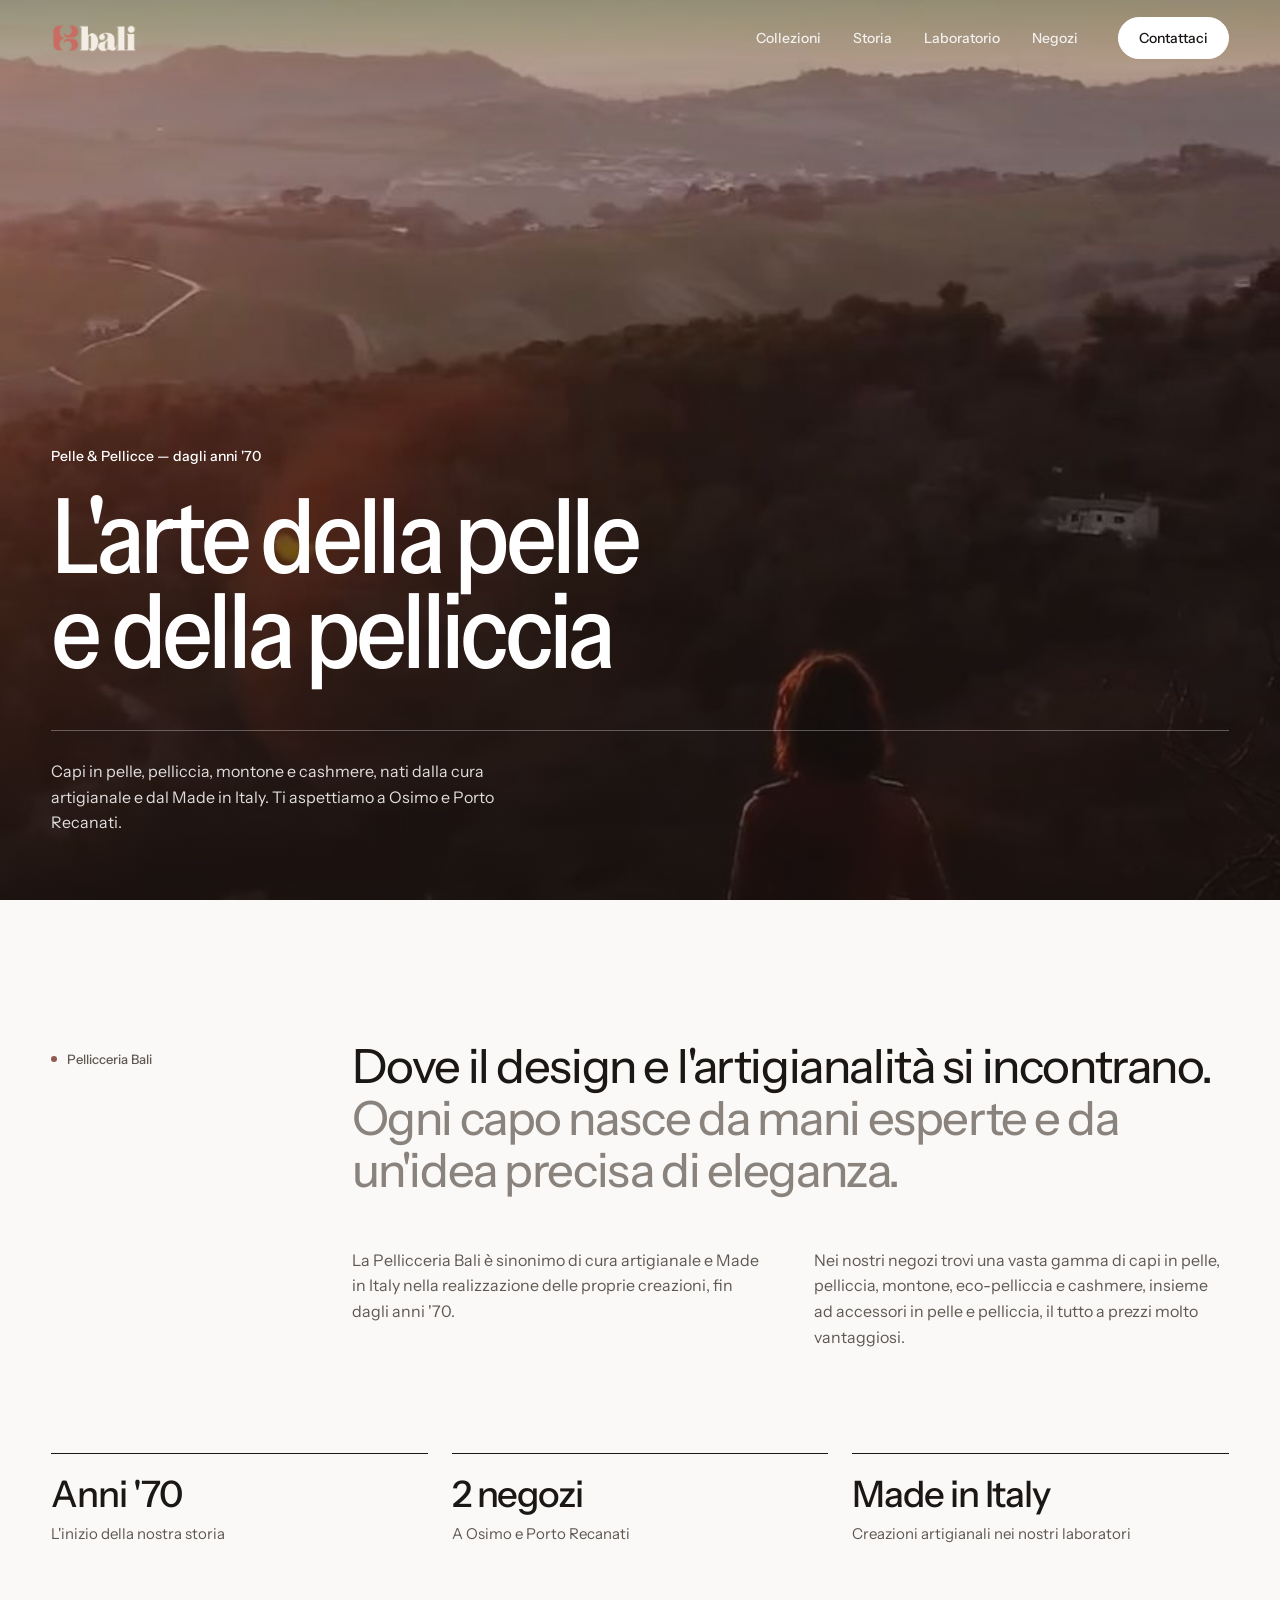
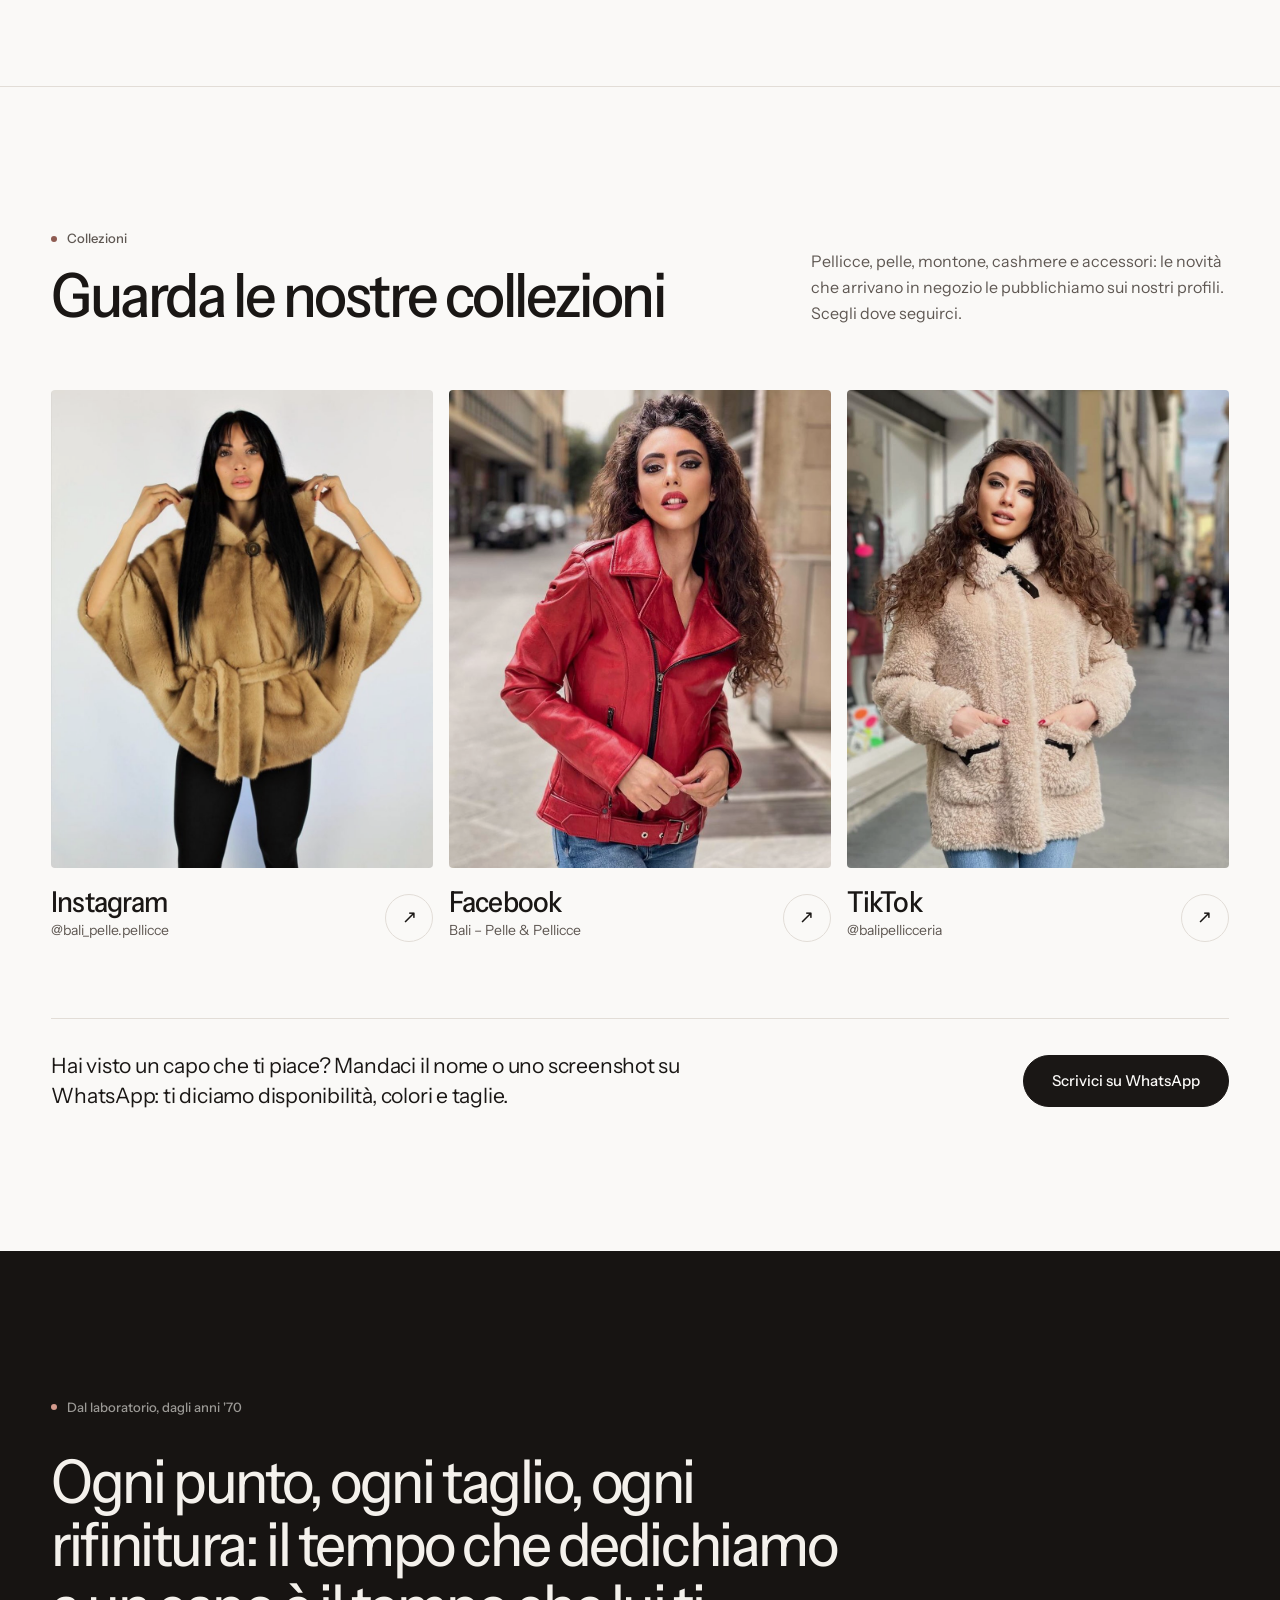
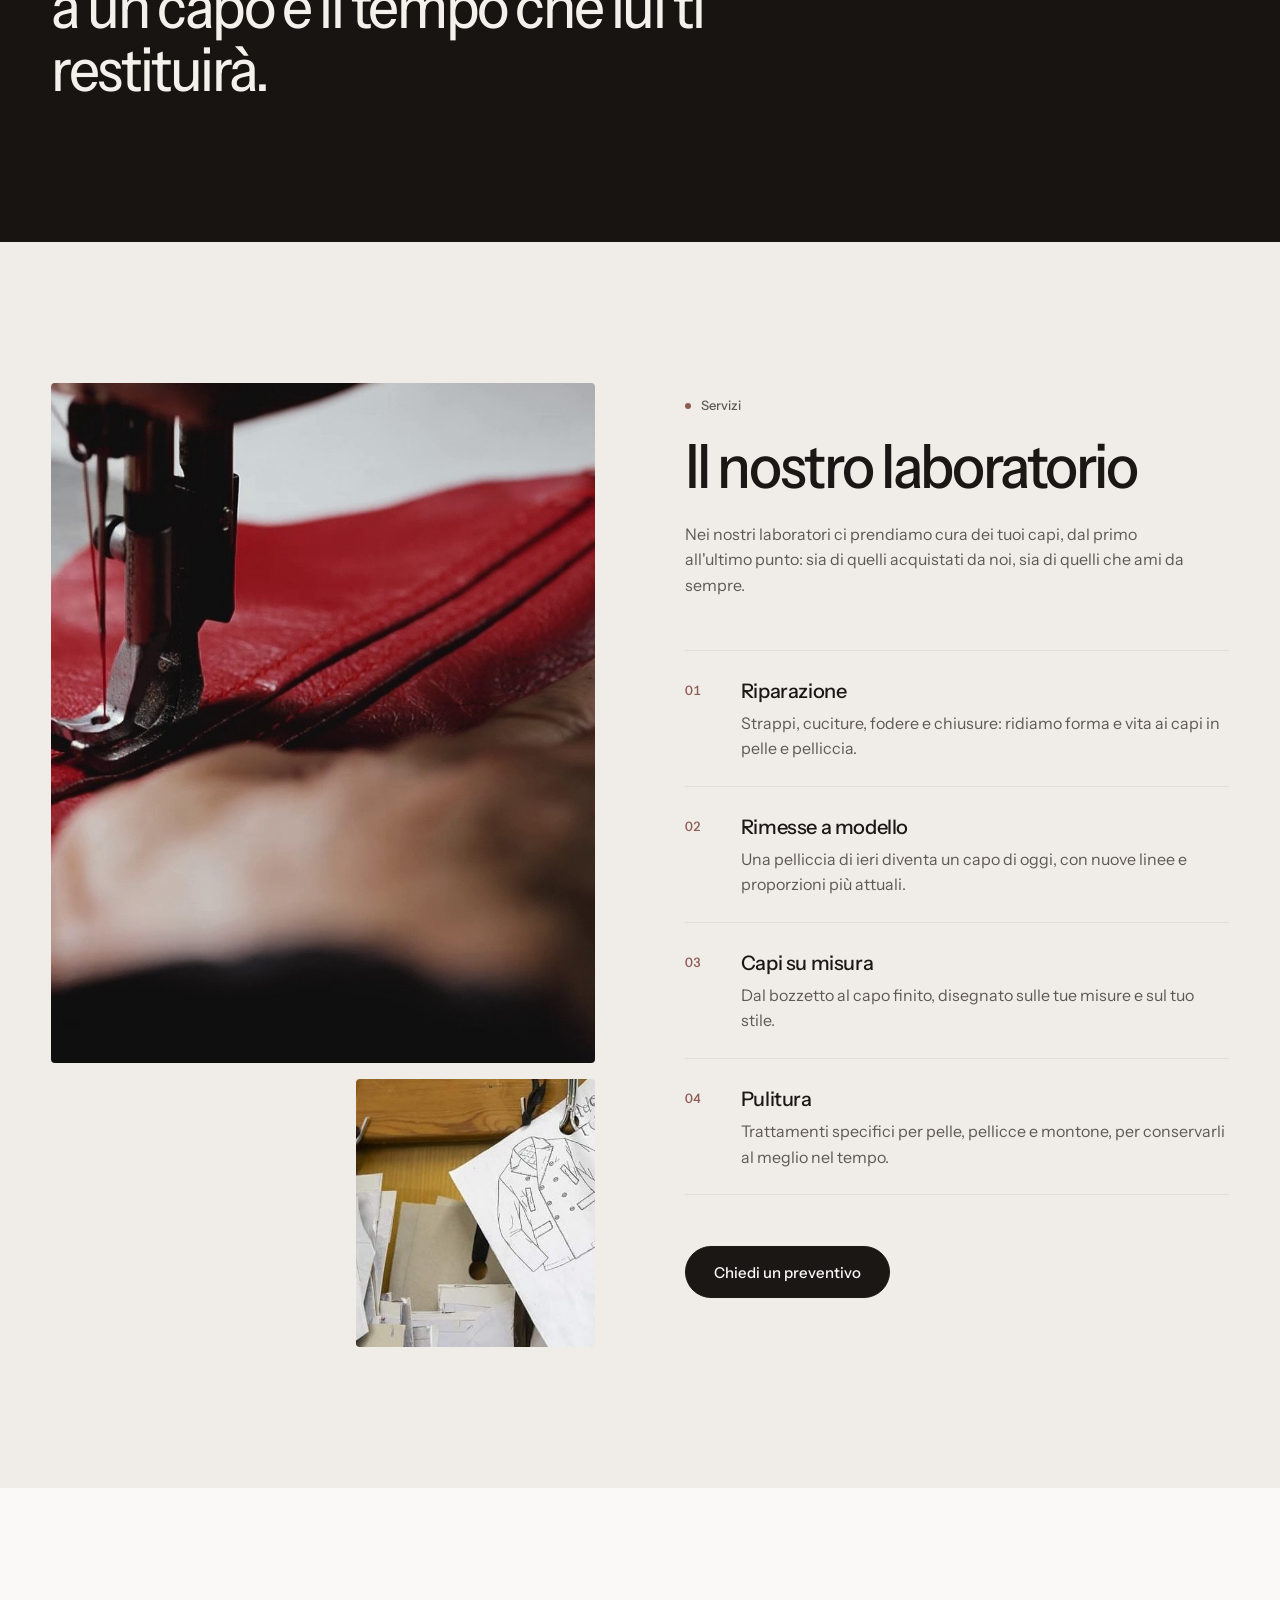
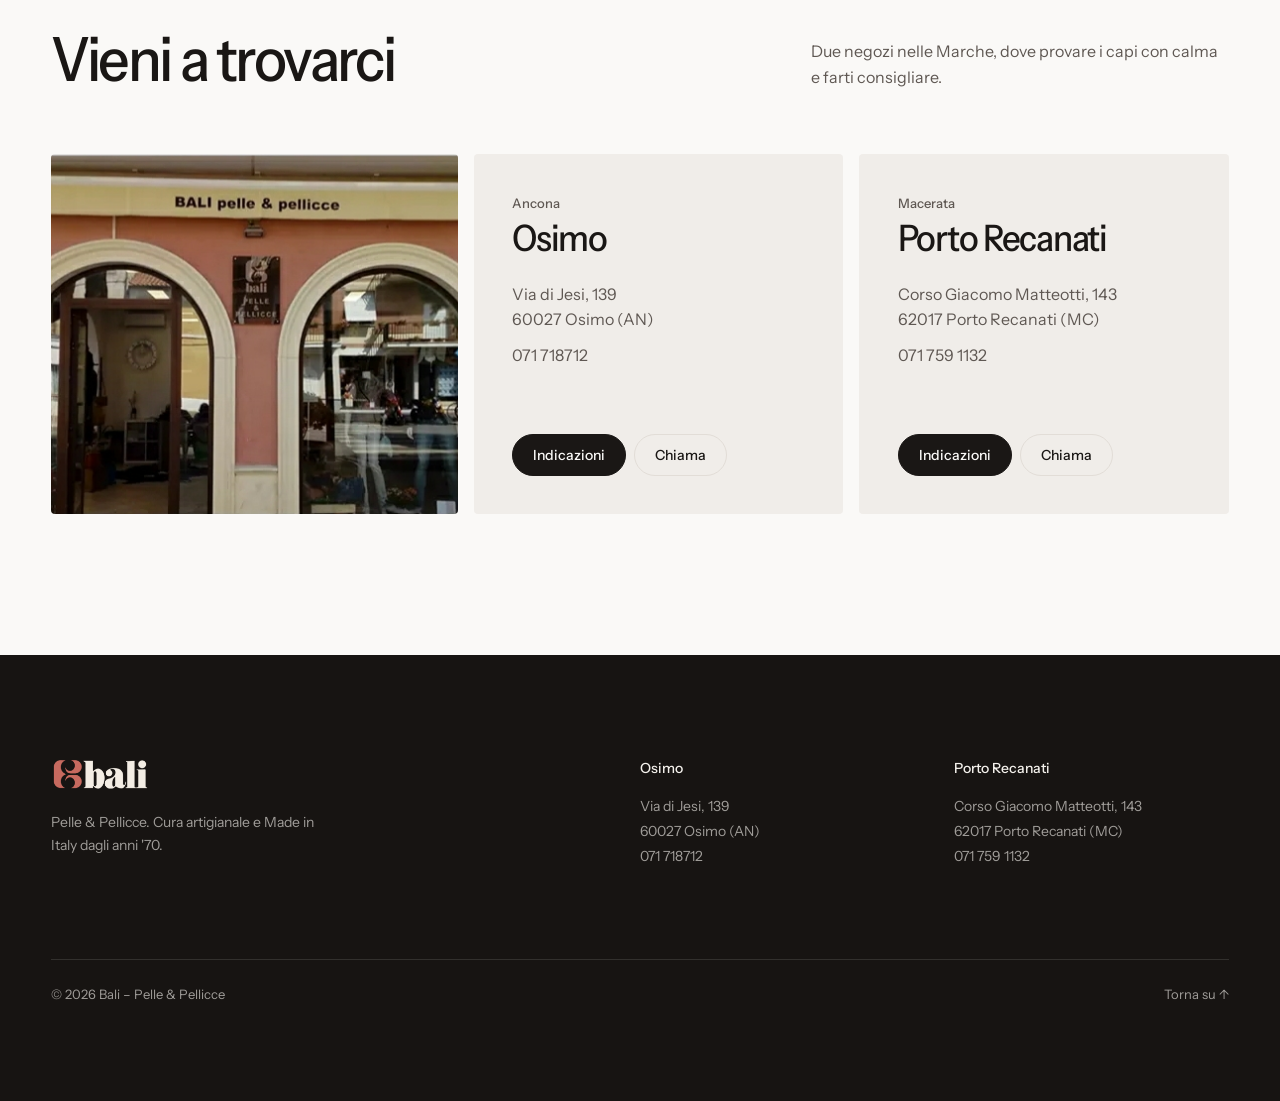
==== commit 8695ec91: "Toglie i pulsanti dall'hero e i social dal footer - Hero: restano etichetta, titolo e testo - Footer" ====
--- a/index.html
+++ b/index.html
@@ -81,10 +81,6 @@
         <h1 class="hero__titolo">L'arte della pelle<br> e della pelliccia</h1>
         <div class="hero__piede">
           <p class="hero__sotto">Capi in pelle, pelliccia, montone e cashmere, nati dalla cura artigianale e dal Made in Italy. Ti aspettiamo a Osimo e Porto Recanati.</p>
-          <div class="hero__azioni">
-            <a class="btn btn--chiaro" href="#collezioni">Guarda le collezioni</a>
-            <a class="btn btn--vetro" href="#negozi">I nostri negozi</a>
-          </div>
         </div>
       </div>
     </section>
@@ -243,12 +239,6 @@
           <p>Corso Giacomo Matteotti, 143<br>62017 Porto Recanati (MC)</p>
           <a href="tel:+390717591132">071 759 1132</a>
         </div>
-        <div class="footer__col">
-          <h3>Seguici</h3>
-          <a href="https://www.instagram.com/bali_pelle.pellicce" target="_blank" rel="noopener">Instagram</a>
-          <a href="https://www.facebook.com/share/15Z69AjW55/" target="_blank" rel="noopener">Facebook</a>
-          <a href="https://www.tiktok.com/@balipellicceria" target="_blank" rel="noopener">TikTok</a>
-        </div>
       </div>
       <div class="footer__basso">
         <p>© <span id="anno">2026</span> Bali – Pelle &amp; Pellicce</p>
--- a/style.css
+++ b/style.css
@@ -98,13 +98,6 @@
 .btn--piccolo { min-height: 42px; padding: 0 20px; font-size: 14px; }
 .btn--contorno { background: transparent; color: var(--ink); border-color: var(--linea); }
 .btn--contorno:hover { background: var(--ink); border-color: var(--ink); color: var(--bg); }
-.btn--chiaro { background: #fff; border-color: #fff; color: var(--ink); }
-.btn--chiaro:hover { background: var(--bg-2); border-color: var(--bg-2); color: var(--ink); }
-.btn--vetro {
-  background: rgba(255, 255, 255, .1); border-color: rgba(255, 255, 255, .55); color: #fff;
-  -webkit-backdrop-filter: blur(8px); backdrop-filter: blur(8px);
-}
-.btn--vetro:hover { background: #fff; border-color: #fff; color: var(--ink); }
 
 /* ---------- header ---------- */
 .header {
@@ -169,7 +162,6 @@
   padding-top: 28px; border-top: 1px solid rgba(255, 255, 255, .3);
 }
 .hero__sotto { max-width: 44ch; color: rgba(255, 255, 255, .86); }
-.hero__azioni { display: flex; flex-wrap: wrap; gap: 12px; }
 
 /* entrata */
 .js .hero__sfondo img { transform: scale(1.08); }
@@ -276,7 +268,7 @@
 
 /* ---------- footer ---------- */
 .footer { background: var(--scuro); color: rgba(244, 241, 236, .62); padding: clamp(64px, 8vw, 112px) 0 96px; font-size: 14px; }
-.footer__alto { display: grid; grid-template-columns: 2fr 1fr 1fr 1fr; gap: 40px; }
+.footer__alto { display: grid; grid-template-columns: 2fr 1fr 1fr; gap: 40px; }
 .footer__marchio img { height: 34px; width: auto; }
 .footer__marchio p { max-width: 32ch; margin-top: 20px; }
 .footer__col h3 { margin-bottom: 14px; font-size: 14px; color: #f4f1ec; }
@@ -312,6 +304,7 @@
   .negozi__inner { grid-template-columns: 1fr 1fr; }
   .negozi__foto { grid-column: 1 / -1; min-height: 0; aspect-ratio: 16 / 9; }
   .footer__alto { grid-template-columns: 1fr 1fr; }
+  .footer__marchio { grid-column: 1 / -1; }
 }
 
 /* ---------- menu mobile ---------- */
@@ -347,7 +340,6 @@
   .header__logo img { height: 26px; }
 
   .hero__piede { flex-direction: column; align-items: stretch; }
-  .hero__azioni .btn { flex: 1 1 auto; }
 
   .manifesto__inner { display: block; }
   .manifesto__inner > .etichetta { margin-bottom: 24px; padding: 0; }
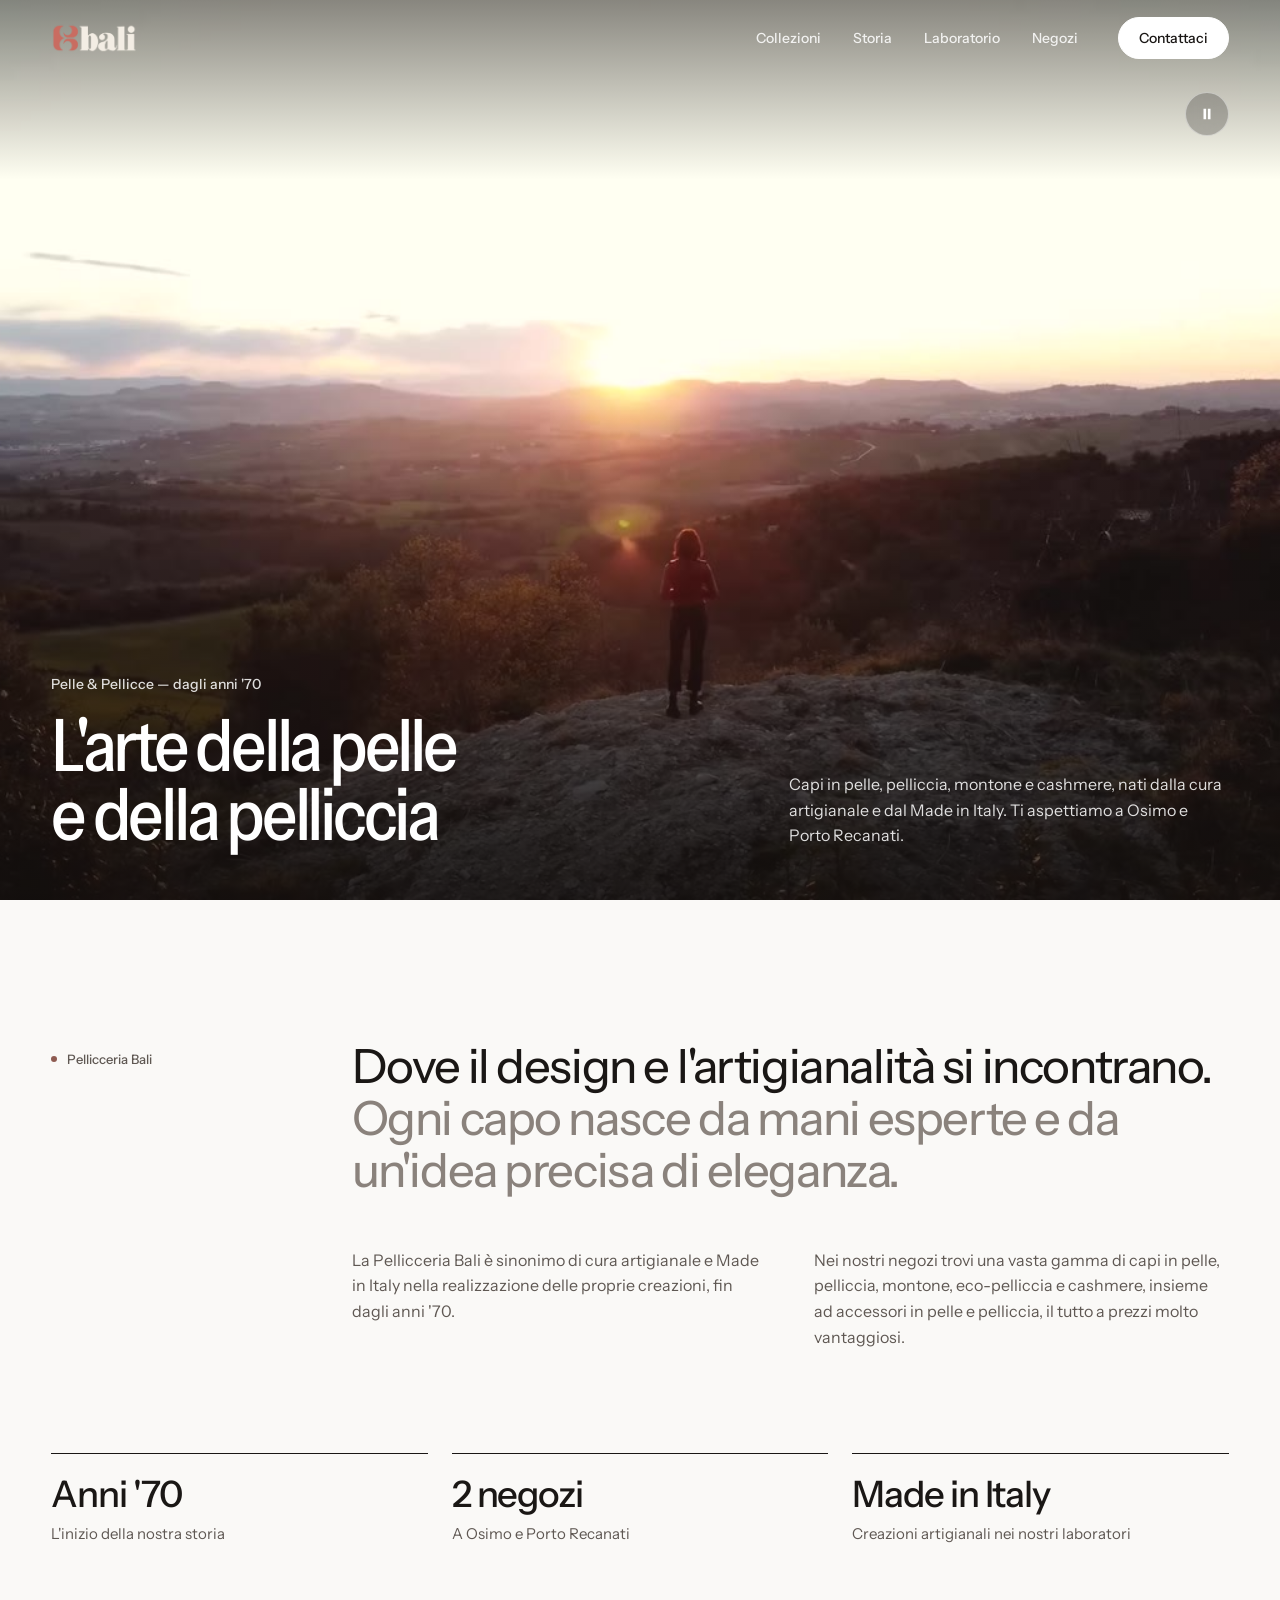
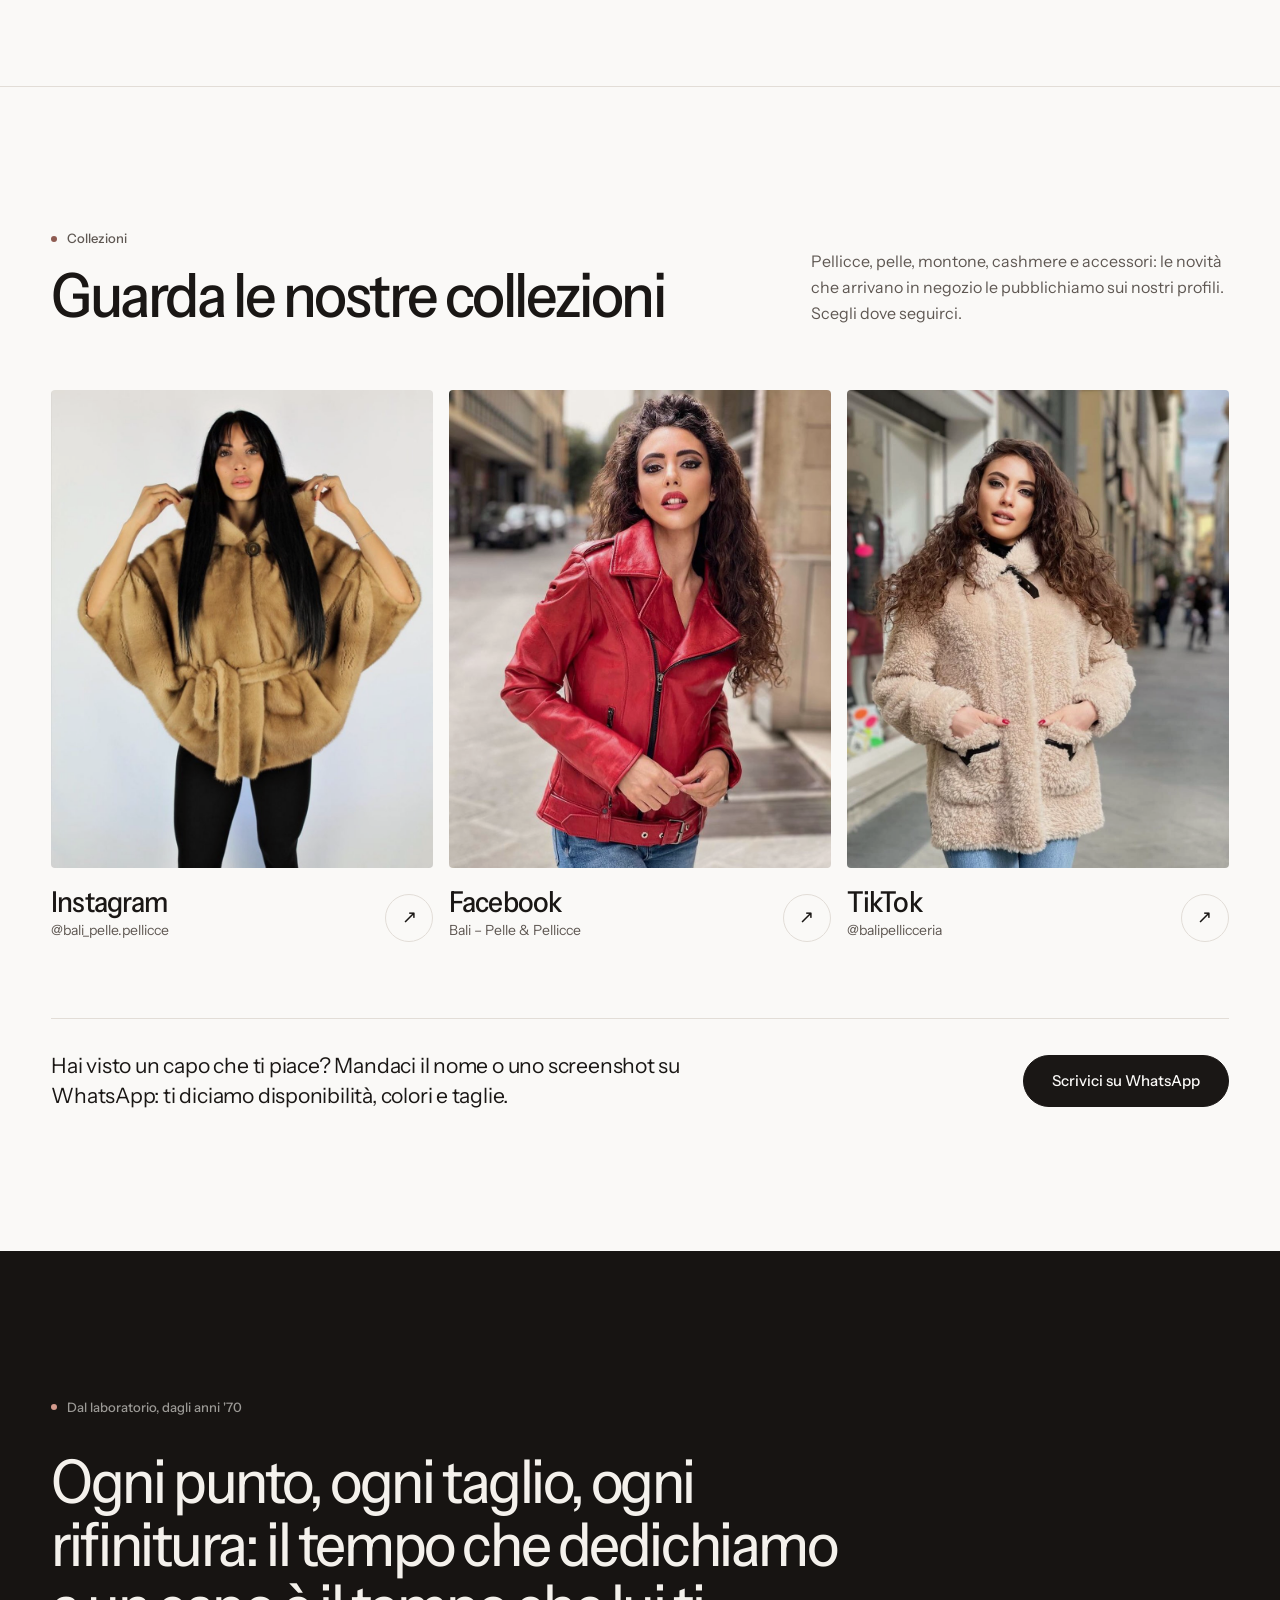
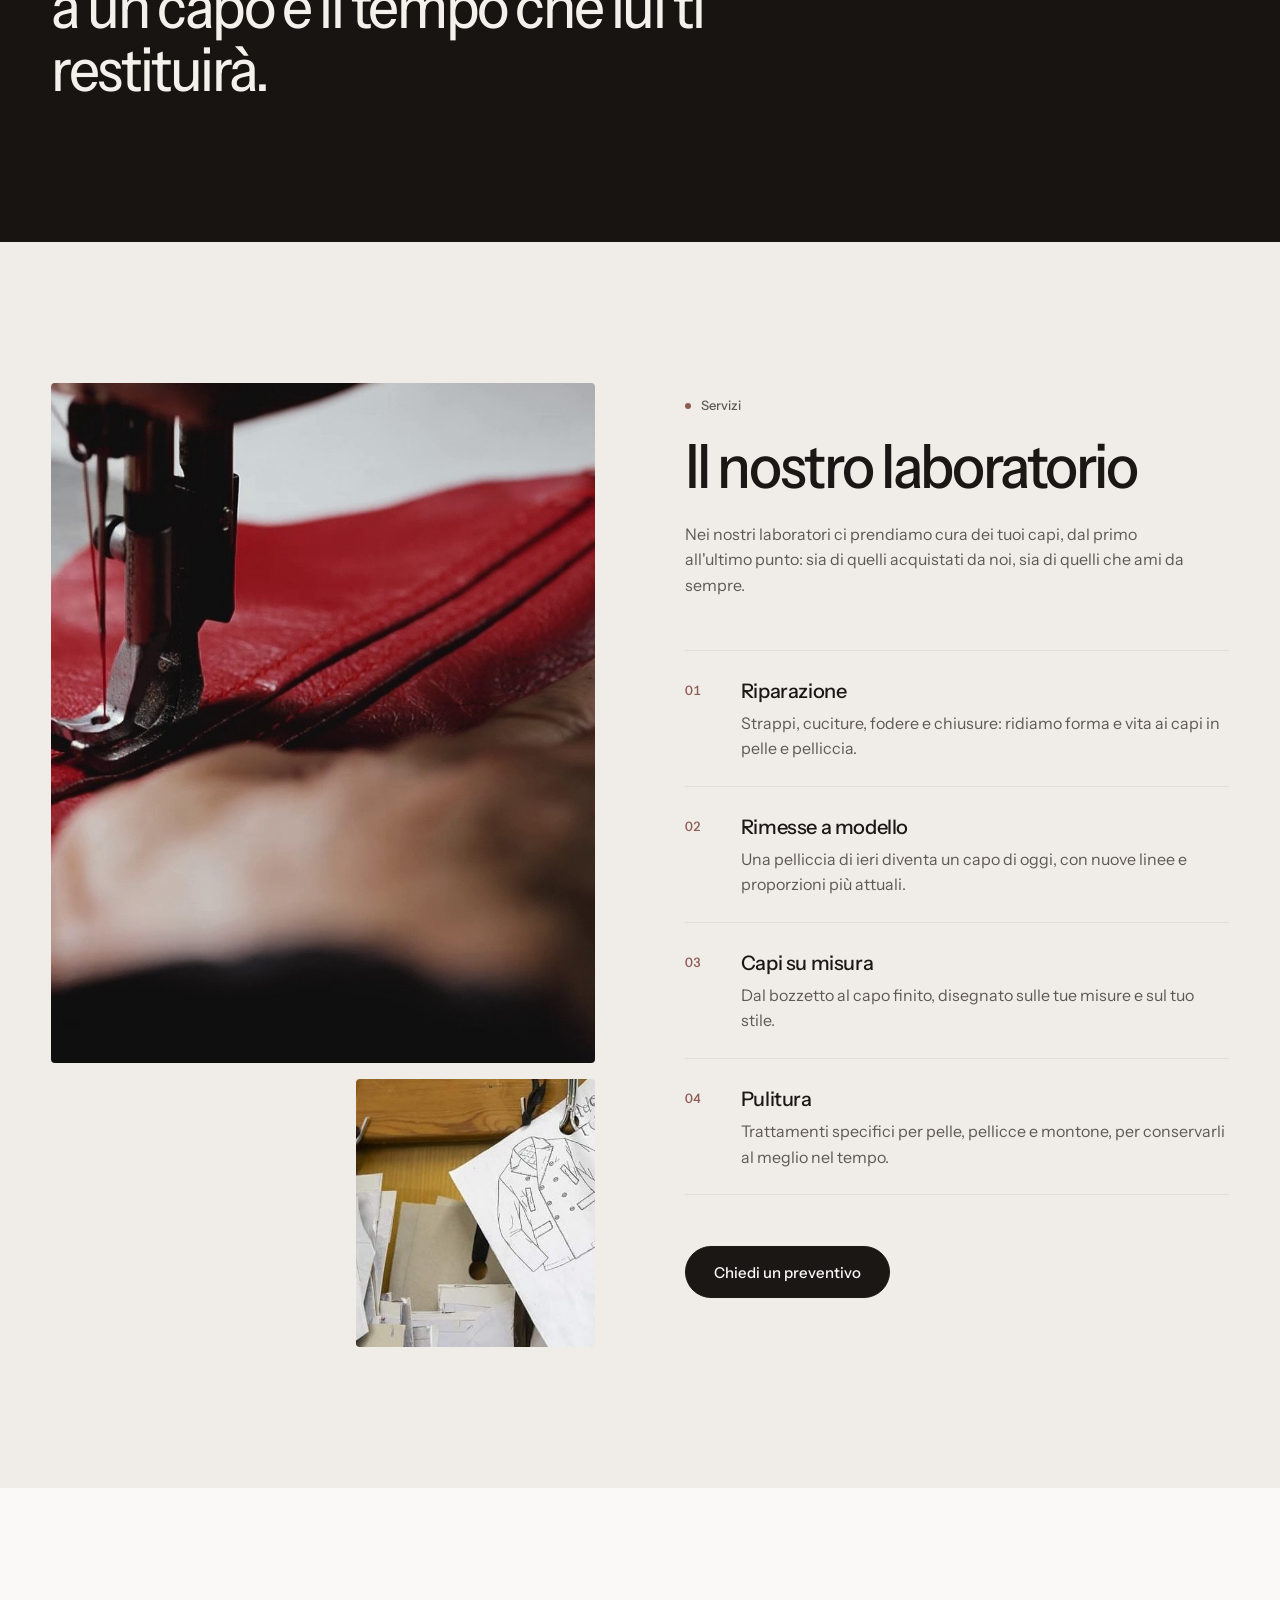
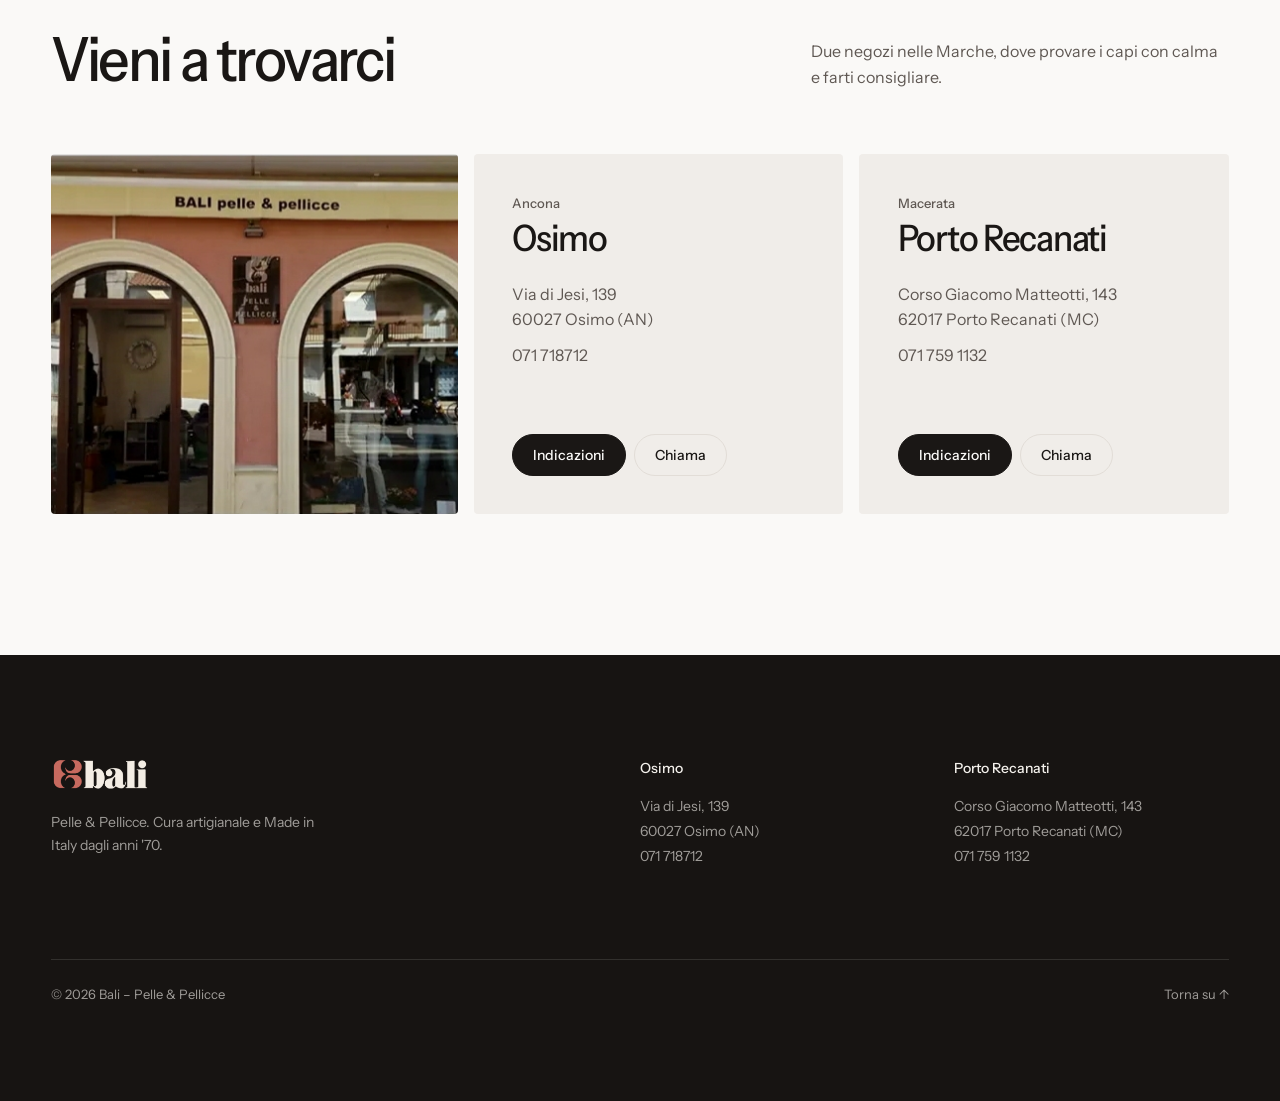
==== commit ef9dc0b6: "Hero con il video dello spot - Lo spot (38 s) gira in loop senza audio: 720p per desktop, 480p per t" ====
--- a/index.html
+++ b/index.html
@@ -71,17 +71,22 @@
 
     <!-- ============ HERO ============ -->
     <section class="hero" id="top">
-      <picture class="hero__sfondo">
-        <source media="(max-width: 700px)" srcset="img/hero-m.jpg">
-        <source media="(max-width: 1300px)" srcset="img/hero-1280.jpg">
-        <img src="img/hero.jpg" alt="Una donna con giacca in pelle rossa guarda le colline marchigiane al tramonto" width="1920" height="1080" fetchpriority="high">
-      </picture>
+      <div class="hero__media">
+        <video class="hero__video" id="hero-video" autoplay muted loop playsinline preload="auto" poster="img/spot-poster.jpg" aria-label="Spot Bali – Pelle &amp; Pellicce: passione, unicità, artigianalità, stile, storia">
+          <source src="video/spot-480.mp4" type="video/mp4" media="(max-width: 700px)">
+          <source src="video/spot-720.mp4" type="video/mp4">
+        </video>
+        <button class="hero__pausa" id="hero-pausa" type="button" aria-pressed="false" aria-label="Metti in pausa il video">
+          <svg class="icona-pausa" viewBox="0 0 16 16" width="14" height="14" aria-hidden="true"><path fill="currentColor" d="M4 2h3v12H4zM9 2h3v12H9z"/></svg>
+          <svg class="icona-play" viewBox="0 0 16 16" width="14" height="14" aria-hidden="true"><path fill="currentColor" d="M4 2l10 6-10 6z"/></svg>
+        </button>
+      </div>
       <div class="contenitore hero__inner">
-        <p class="hero__etichetta">Pelle &amp; Pellicce — dagli anni '70</p>
-        <h1 class="hero__titolo">L'arte della pelle<br> e della pelliccia</h1>
-        <div class="hero__piede">
-          <p class="hero__sotto">Capi in pelle, pelliccia, montone e cashmere, nati dalla cura artigianale e dal Made in Italy. Ti aspettiamo a Osimo e Porto Recanati.</p>
-        </div>
+        <div class="hero__testa">
+          <p class="hero__etichetta">Pelle &amp; Pellicce — dagli anni '70</p>
+          <h1 class="hero__titolo">L'arte della pelle<br> e della pelliccia</h1>
+        </div>
+        <p class="hero__sotto">Capi in pelle, pelliccia, montone e cashmere, nati dalla cura artigianale e dal Made in Italy. Ti aspettiamo a Osimo e Porto Recanati.</p>
       </div>
     </section>
 
--- a/style.css
+++ b/style.css
@@ -133,43 +133,51 @@
 
 .burger { display: none; }
 
-/* ---------- hero ---------- */
+/* ---------- hero (video dello spot) ---------- */
 .hero {
   position: relative; overflow: hidden;
   min-height: 100vh; min-height: 100svh;
   display: flex; align-items: flex-end;
   color: #fff; background: var(--scuro);
 }
-.hero__sfondo, .hero__sfondo img { position: absolute; inset: 0; width: 100%; height: 100%; }
-.hero__sfondo img { object-fit: cover; object-position: 60% 50%; }
-.hero__sfondo::after {
-  content: ""; position: absolute; inset: 0;
+.hero__media { position: absolute; inset: 0; }
+.hero__video { display: block; width: 100%; height: 100%; object-fit: cover; }
+.hero__media::after {
+  content: ""; position: absolute; inset: 0; pointer-events: none;
   background:
-    linear-gradient(to bottom, rgba(18, 14, 12, .45), rgba(18, 14, 12, 0) 22%),
-    linear-gradient(to top, rgba(18, 14, 12, .72), rgba(18, 14, 12, .2) 55%, rgba(18, 14, 12, 0));
-}
-.hero__inner { position: relative; padding-top: calc(var(--header) + 64px); padding-bottom: clamp(32px, 5vw, 64px); }
-.hero__etichetta { font-size: 14px; font-weight: 500; opacity: .85; margin-bottom: 20px; }
+    linear-gradient(to bottom, rgba(18, 14, 12, .5), rgba(18, 14, 12, 0) 20%),
+    linear-gradient(to top, rgba(18, 14, 12, .78), rgba(18, 14, 12, .25) 35%, rgba(18, 14, 12, 0) 55%);
+}
+.hero__pausa {
+  position: absolute; z-index: 1; top: calc(var(--header) + 16px); right: var(--gutter);
+  width: 44px; height: 44px; display: grid; place-items: center;
+  border: 1px solid rgba(255, 255, 255, .45); border-radius: 50%;
+  background: rgba(18, 14, 12, .25); color: #fff; cursor: pointer;
+  -webkit-backdrop-filter: blur(8px); backdrop-filter: blur(8px);
+  transition: background-color .3s, color .3s;
+}
+.hero__pausa:hover { background: #fff; color: var(--ink); }
+.hero__pausa .icona-play, .hero__pausa[aria-pressed="true"] .icona-pausa { display: none; }
+.hero__pausa[aria-pressed="true"] .icona-play { display: block; }
+
+.hero__inner {
+  position: relative;
+  display: grid; grid-template-columns: minmax(0, 1fr) minmax(0, 40ch); align-items: end; gap: 24px 64px;
+  padding-top: calc(var(--header) + 64px); padding-bottom: clamp(32px, 4vw, 56px);
+}
+.hero__etichetta { font-size: 14px; font-weight: 500; opacity: .85; margin-bottom: 16px; }
 .hero__titolo {
-  font-size: clamp(2.5rem, .9rem + 7vw, 8.5rem);
+  font-size: clamp(2.4rem, 1rem + 4.4vw, 5.75rem);
   font-stretch: 88%;
-  line-height: .92;
+  line-height: .95;
   letter-spacing: -.045em;
 }
-.hero__piede {
-  display: flex; justify-content: space-between; align-items: flex-end; gap: 32px 64px; flex-wrap: wrap;
-  margin-top: clamp(32px, 4vw, 56px);
-  padding-top: 28px; border-top: 1px solid rgba(255, 255, 255, .3);
-}
-.hero__sotto { max-width: 44ch; color: rgba(255, 255, 255, .86); }
+.hero__sotto { color: rgba(255, 255, 255, .86); }
 
 /* entrata */
-.js .hero__sfondo img { transform: scale(1.08); }
 .js .hero__inner > * { opacity: 0; transform: translateY(24px); }
-.is-pronto .hero__sfondo img { transform: none; transition: transform 2.6s var(--ease); }
 .is-pronto .hero__inner > * { opacity: 1; transform: none; transition: opacity 1.1s var(--ease), transform 1.1s var(--ease); }
-.is-pronto .hero__inner > :nth-child(2) { transition-delay: .12s; }
-.is-pronto .hero__inner > :nth-child(3) { transition-delay: .3s; }
+.is-pronto .hero__inner > :nth-child(2) { transition-delay: .2s; }
 
 /* ---------- manifesto ---------- */
 .manifesto__inner { display: grid; grid-template-columns: repeat(12, 1fr); gap: 24px; }
@@ -339,7 +347,6 @@
   :root { --header: 64px; }
   .header__logo img { height: 26px; }
 
-  .hero__piede { flex-direction: column; align-items: stretch; }
 
   .manifesto__inner { display: block; }
   .manifesto__inner > .etichetta { margin-bottom: 24px; padding: 0; }
@@ -362,8 +369,17 @@
   .whatsapp { right: 16px; bottom: 16px; padding: 0 16px; min-height: 48px; }
   .whatsapp span { display: none; }}
 
+/* ---------- hero su telefono: il video si vede intero (le parole dello spot sono al centro) ---------- */
+@media (max-width: 700px) {
+  .hero { display: block; min-height: 0; padding-top: var(--header); }
+  .hero__media { position: relative; inset: auto; aspect-ratio: 16 / 9; }
+  .hero__media::after { background: linear-gradient(to top, rgba(18, 14, 12, .35), rgba(18, 14, 12, 0) 40%); }
+  .hero__pausa { top: auto; bottom: 12px; right: 12px; width: 40px; height: 40px; }
+  .hero__inner { grid-template-columns: 1fr; padding-top: 28px; padding-bottom: 40px; }
+}
+
 @media (prefers-reduced-motion: reduce) {
   html { scroll-behavior: auto; }
   *, *::before, *::after { animation-duration: .01ms !important; transition-duration: .01ms !important; }
-  .js .reveal, .js .hero__inner > *, .js .hero__sfondo img { transform: none; }
-}
+  .js .reveal, .js .hero__inner > * { transform: none; }
+}
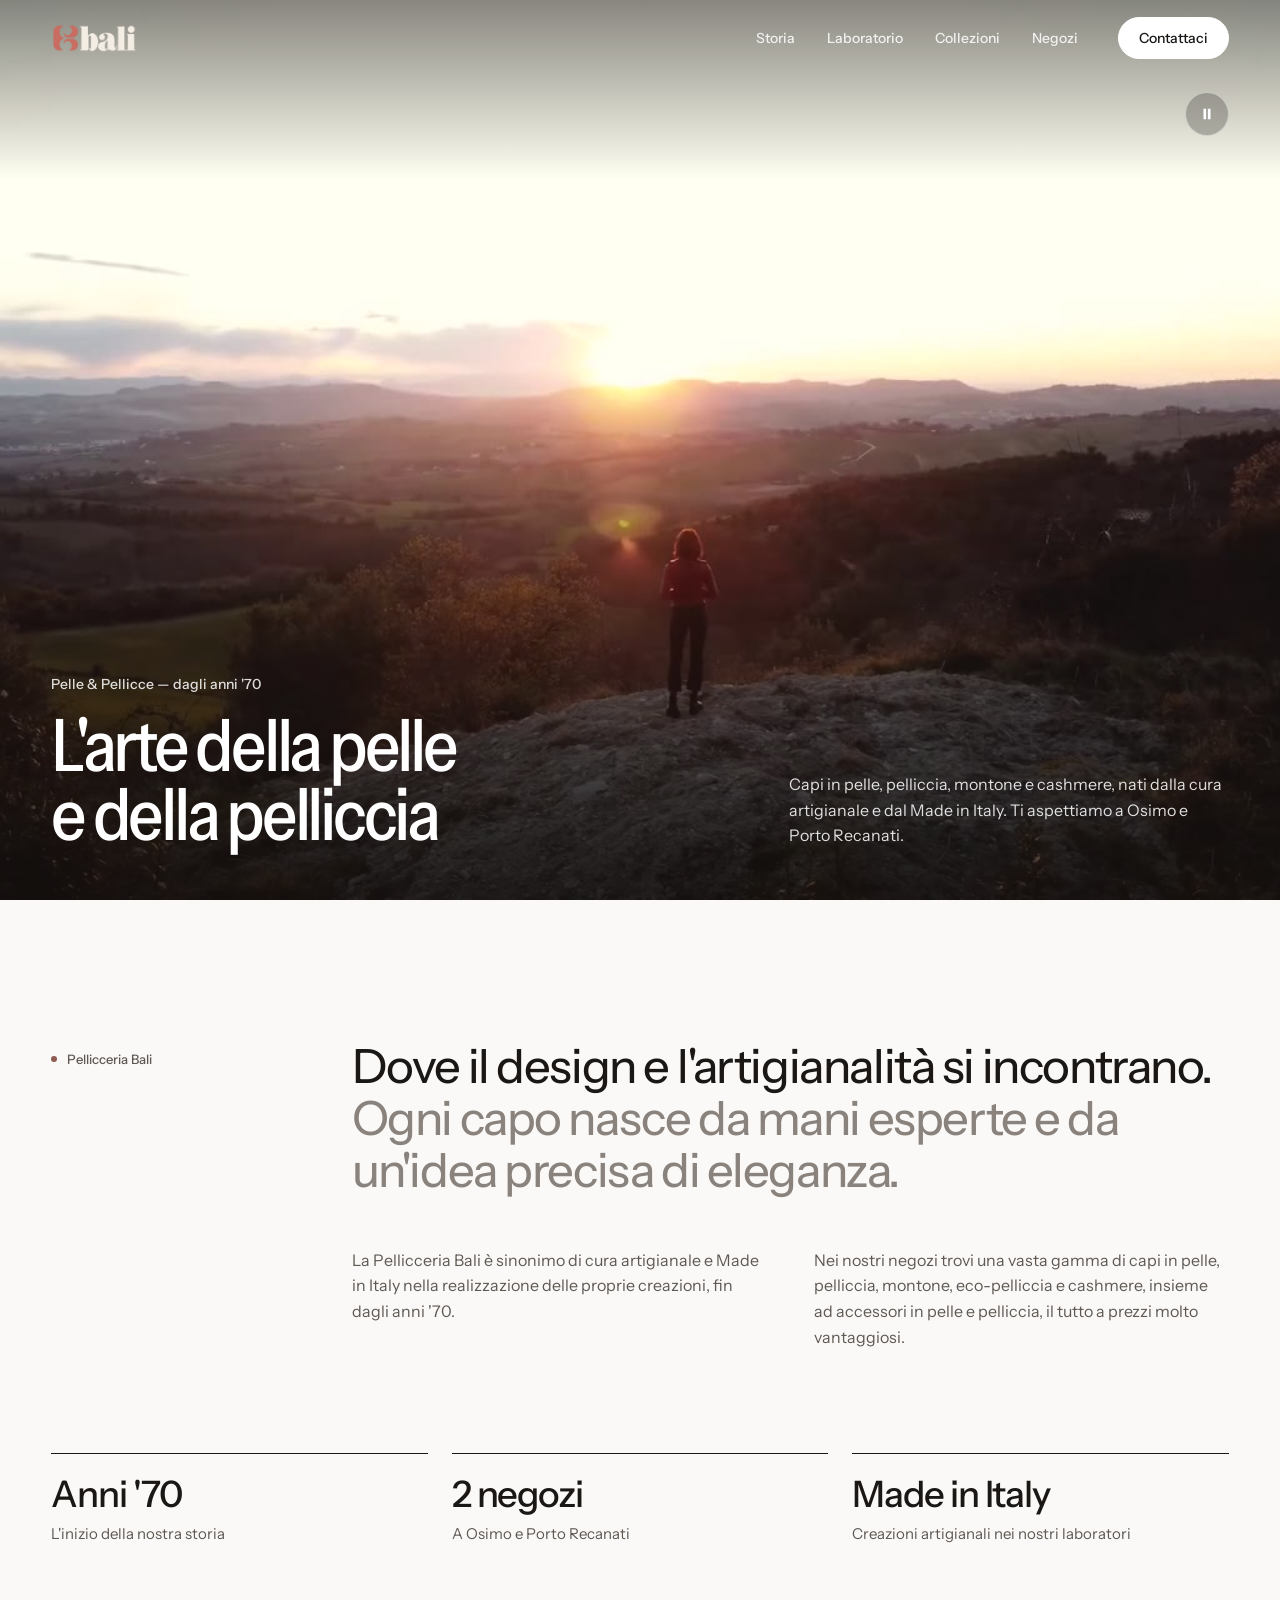
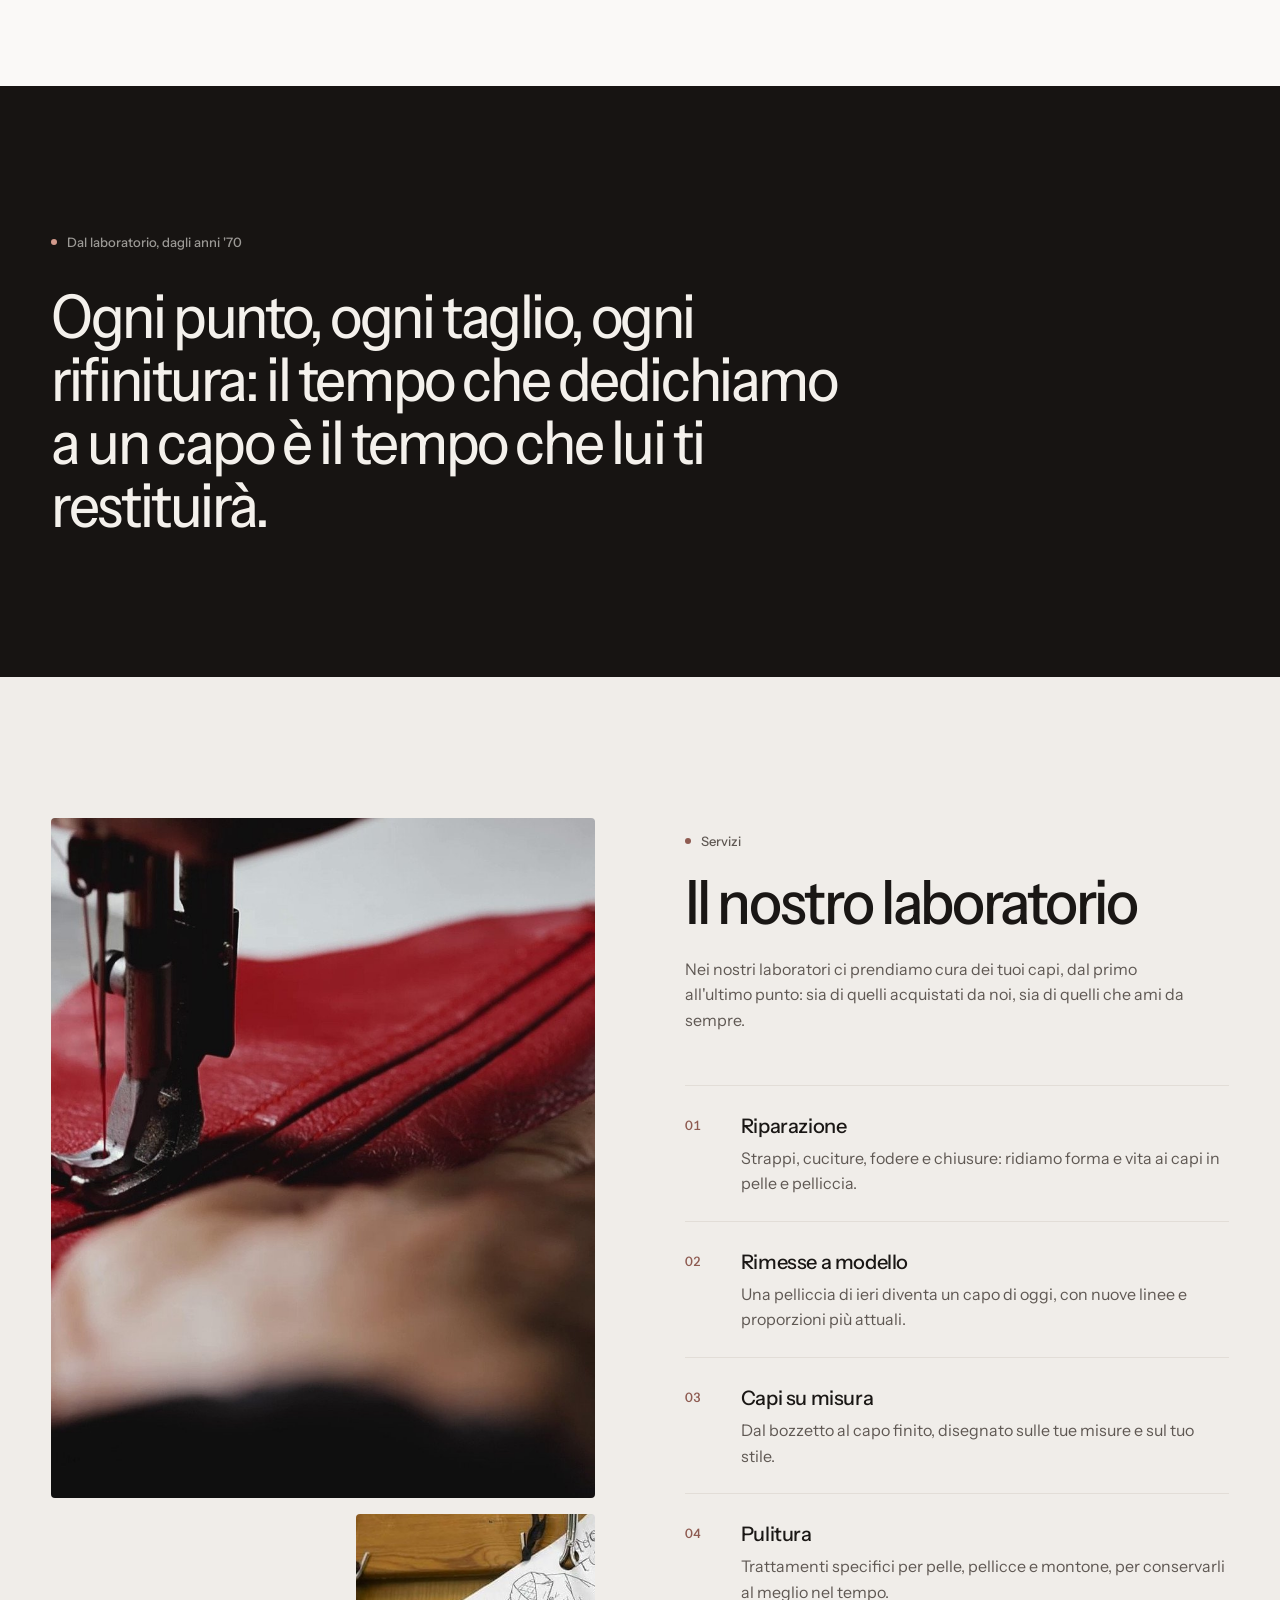
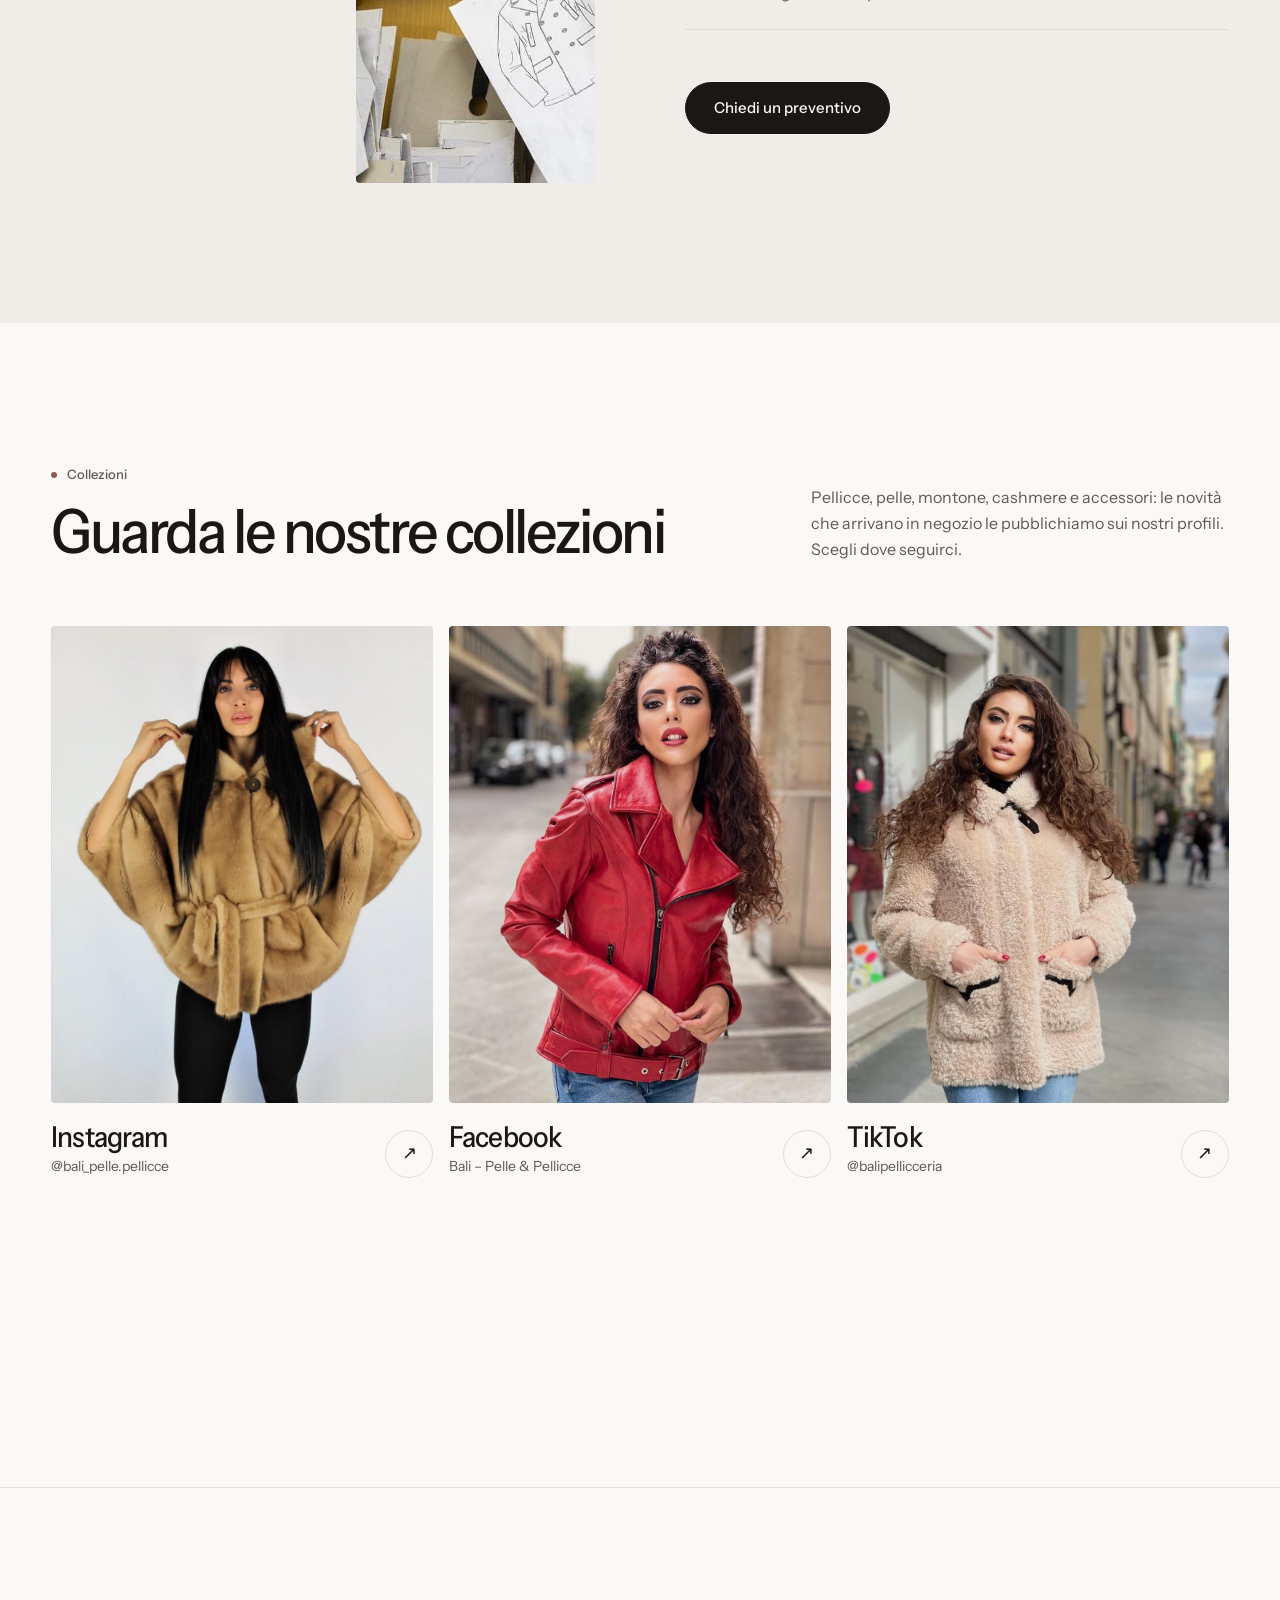
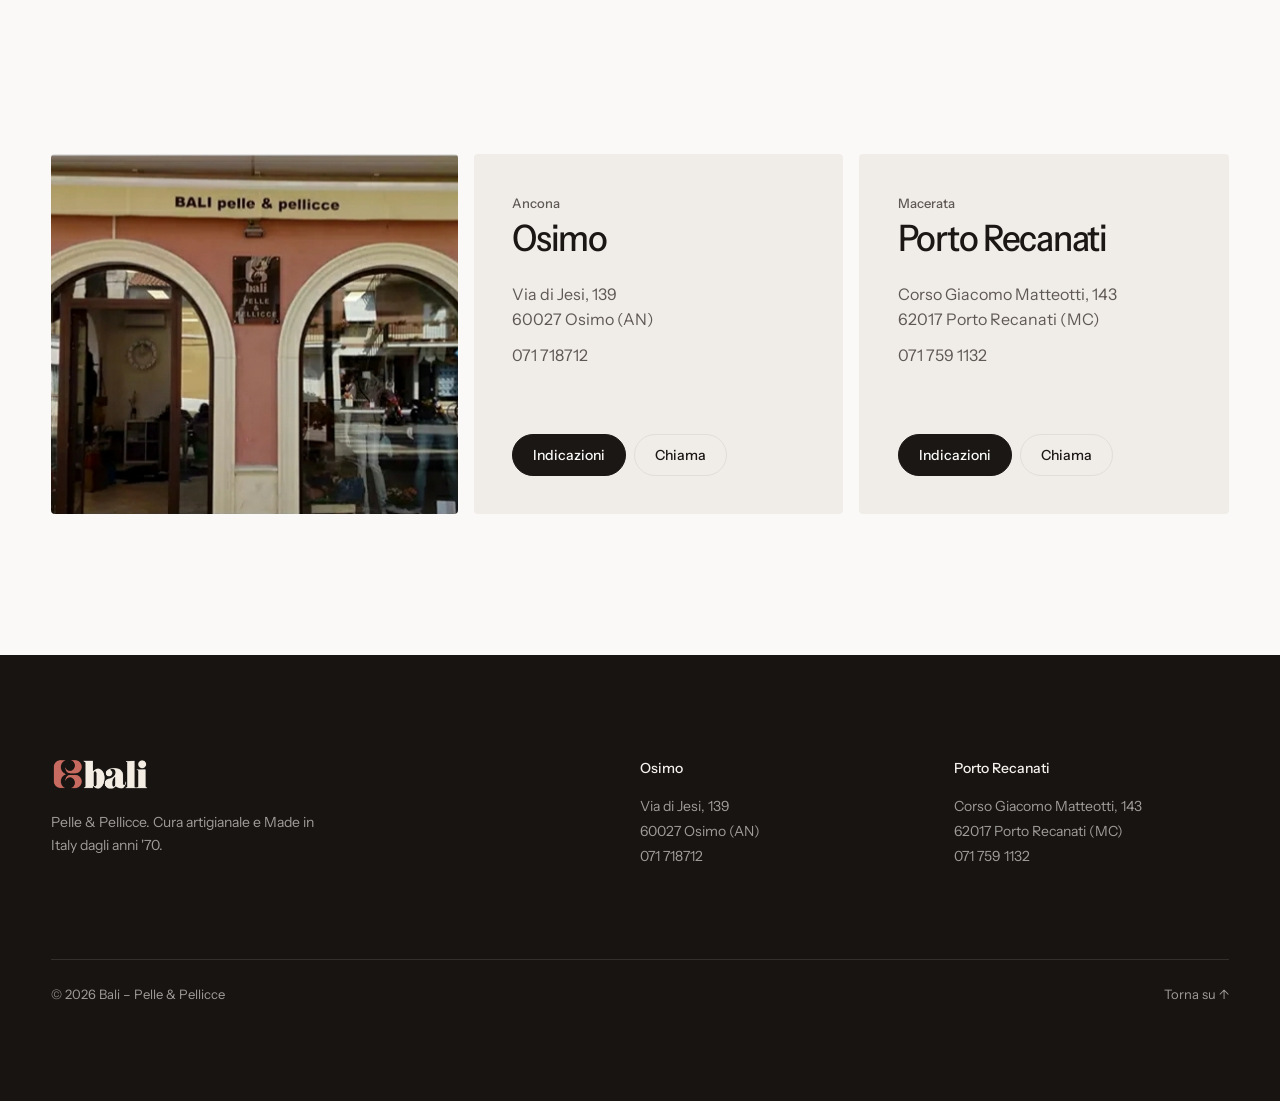
==== commit 1577bd61: "Sposta le collezioni sopra ai negozi - Ordine: hero, manifesto, citazione, laboratorio, collezioni, " ====
--- a/index.html
+++ b/index.html
@@ -54,9 +54,9 @@
       </a>
       <nav class="nav" id="nav" aria-label="Menu principale">
         <ul class="nav__lista">
-          <li><a href="#collezioni">Collezioni</a></li>
           <li><a href="#storia">Storia</a></li>
           <li><a href="#laboratorio">Laboratorio</a></li>
+          <li><a href="#collezioni">Collezioni</a></li>
           <li><a href="#negozi">Negozi</a></li>
         </ul>
         <a class="btn btn--piccolo nav__cta" href="https://wa.me/390717591132" target="_blank" rel="noopener">Contattaci</a>
@@ -108,6 +108,38 @@
           <div class="reveal"><dt>2 negozi</dt><dd>A Osimo e Porto Recanati</dd></div>
           <div class="reveal"><dt>Made in Italy</dt><dd>Creazioni artigianali nei nostri laboratori</dd></div>
         </dl>
+      </div>
+    </section>
+
+    <!-- ============ CITAZIONE ============ -->
+    <section class="citazione sezione" id="storia" aria-label="La nostra filosofia">
+      <div class="contenitore citazione__inner">
+        <p class="etichetta reveal">Dal laboratorio, dagli anni '70</p>
+        <blockquote class="reveal">
+          <p>Ogni punto, ogni taglio, ogni rifinitura: il tempo che dedichiamo a un capo è il tempo che lui ti restituirà.</p>
+        </blockquote>
+      </div>
+    </section>
+
+    <!-- ============ LABORATORIO ============ -->
+    <section class="laboratorio sezione" id="laboratorio" aria-labelledby="titolo-laboratorio">
+      <div class="contenitore laboratorio__inner">
+        <div class="laboratorio__media">
+          <figure class="laboratorio__foto reveal"><img src="img/laboratorio.jpg" alt="Cucitura di un capo in pelle rossa nel laboratorio Bali" loading="lazy" width="864" height="1080"></figure>
+          <figure class="laboratorio__bozzetti reveal"><img src="img/bozzetti.jpg" alt="Bozzetti di capi su misura" loading="lazy" width="385" height="432"></figure>
+        </div>
+        <div class="laboratorio__testo">
+          <p class="etichetta reveal">Servizi</p>
+          <h2 class="titolo reveal" id="titolo-laboratorio">Il nostro laboratorio</h2>
+          <p class="laboratorio__intro reveal">Nei nostri laboratori ci prendiamo cura dei tuoi capi, dal primo all'ultimo punto: sia di quelli acquistati da noi, sia di quelli che ami da sempre.</p>
+          <ol class="servizi">
+            <li class="servizio reveal"><span class="servizio__num">01</span><h3>Riparazione</h3><p>Strappi, cuciture, fodere e chiusure: ridiamo forma e vita ai capi in pelle e pelliccia.</p></li>
+            <li class="servizio reveal"><span class="servizio__num">02</span><h3>Rimesse a modello</h3><p>Una pelliccia di ieri diventa un capo di oggi, con nuove linee e proporzioni più attuali.</p></li>
+            <li class="servizio reveal"><span class="servizio__num">03</span><h3>Capi su misura</h3><p>Dal bozzetto al capo finito, disegnato sulle tue misure e sul tuo stile.</p></li>
+            <li class="servizio reveal"><span class="servizio__num">04</span><h3>Pulitura</h3><p>Trattamenti specifici per pelle, pellicce e montone, per conservarli al meglio nel tempo.</p></li>
+          </ol>
+          <a class="btn reveal" href="https://wa.me/390717591132?text=Buongiorno%2C%20vorrei%20informazioni%20sui%20servizi%20del%20laboratorio." target="_blank" rel="noopener">Chiedi un preventivo</a>
+        </div>
       </div>
     </section>
 
@@ -153,38 +185,6 @@
       </div>
     </section>
 
-    <!-- ============ CITAZIONE ============ -->
-    <section class="citazione sezione" id="storia" aria-label="La nostra filosofia">
-      <div class="contenitore citazione__inner">
-        <p class="etichetta reveal">Dal laboratorio, dagli anni '70</p>
-        <blockquote class="reveal">
-          <p>Ogni punto, ogni taglio, ogni rifinitura: il tempo che dedichiamo a un capo è il tempo che lui ti restituirà.</p>
-        </blockquote>
-      </div>
-    </section>
-
-    <!-- ============ LABORATORIO ============ -->
-    <section class="laboratorio sezione" id="laboratorio" aria-labelledby="titolo-laboratorio">
-      <div class="contenitore laboratorio__inner">
-        <div class="laboratorio__media">
-          <figure class="laboratorio__foto reveal"><img src="img/laboratorio.jpg" alt="Cucitura di un capo in pelle rossa nel laboratorio Bali" loading="lazy" width="864" height="1080"></figure>
-          <figure class="laboratorio__bozzetti reveal"><img src="img/bozzetti.jpg" alt="Bozzetti di capi su misura" loading="lazy" width="385" height="432"></figure>
-        </div>
-        <div class="laboratorio__testo">
-          <p class="etichetta reveal">Servizi</p>
-          <h2 class="titolo reveal" id="titolo-laboratorio">Il nostro laboratorio</h2>
-          <p class="laboratorio__intro reveal">Nei nostri laboratori ci prendiamo cura dei tuoi capi, dal primo all'ultimo punto: sia di quelli acquistati da noi, sia di quelli che ami da sempre.</p>
-          <ol class="servizi">
-            <li class="servizio reveal"><span class="servizio__num">01</span><h3>Riparazione</h3><p>Strappi, cuciture, fodere e chiusure: ridiamo forma e vita ai capi in pelle e pelliccia.</p></li>
-            <li class="servizio reveal"><span class="servizio__num">02</span><h3>Rimesse a modello</h3><p>Una pelliccia di ieri diventa un capo di oggi, con nuove linee e proporzioni più attuali.</p></li>
-            <li class="servizio reveal"><span class="servizio__num">03</span><h3>Capi su misura</h3><p>Dal bozzetto al capo finito, disegnato sulle tue misure e sul tuo stile.</p></li>
-            <li class="servizio reveal"><span class="servizio__num">04</span><h3>Pulitura</h3><p>Trattamenti specifici per pelle, pellicce e montone, per conservarli al meglio nel tempo.</p></li>
-          </ol>
-          <a class="btn reveal" href="https://wa.me/390717591132?text=Buongiorno%2C%20vorrei%20informazioni%20sui%20servizi%20del%20laboratorio." target="_blank" rel="noopener">Chiedi un preventivo</a>
-        </div>
-      </div>
-    </section>
-
     <!-- ============ NEGOZI ============ -->
     <section class="negozi sezione" id="negozi" aria-labelledby="titolo-negozi">
       <div class="contenitore">
--- a/style.css
+++ b/style.css
@@ -203,7 +203,6 @@
 .numeri dd { margin: 8px 0 0; color: var(--ink-2); font-size: 15px; }
 
 /* ---------- collezioni (sui social) ---------- */
-.collezioni { border-top: 1px solid var(--linea); }
 .intestazione__titolo { display: grid; gap: 16px; justify-items: start; }
 .canali { list-style: none; margin: 0; padding: 0; display: grid; grid-template-columns: repeat(3, 1fr); gap: 16px; }
 .canale { display: grid; grid-template-columns: 1fr auto; align-items: end; gap: 0 16px; }
@@ -259,6 +258,7 @@
 .servizio p { color: var(--ink-2); }
 
 /* ---------- negozi ---------- */
+.negozi { border-top: 1px solid var(--linea); }
 .negozi__inner { display: grid; grid-template-columns: 1.1fr 1fr 1fr; gap: 16px; }
 .negozi__foto { overflow: hidden; border-radius: var(--raggio); min-height: 360px; }
 .negozi__foto img { width: 100%; height: 100%; object-fit: cover; }
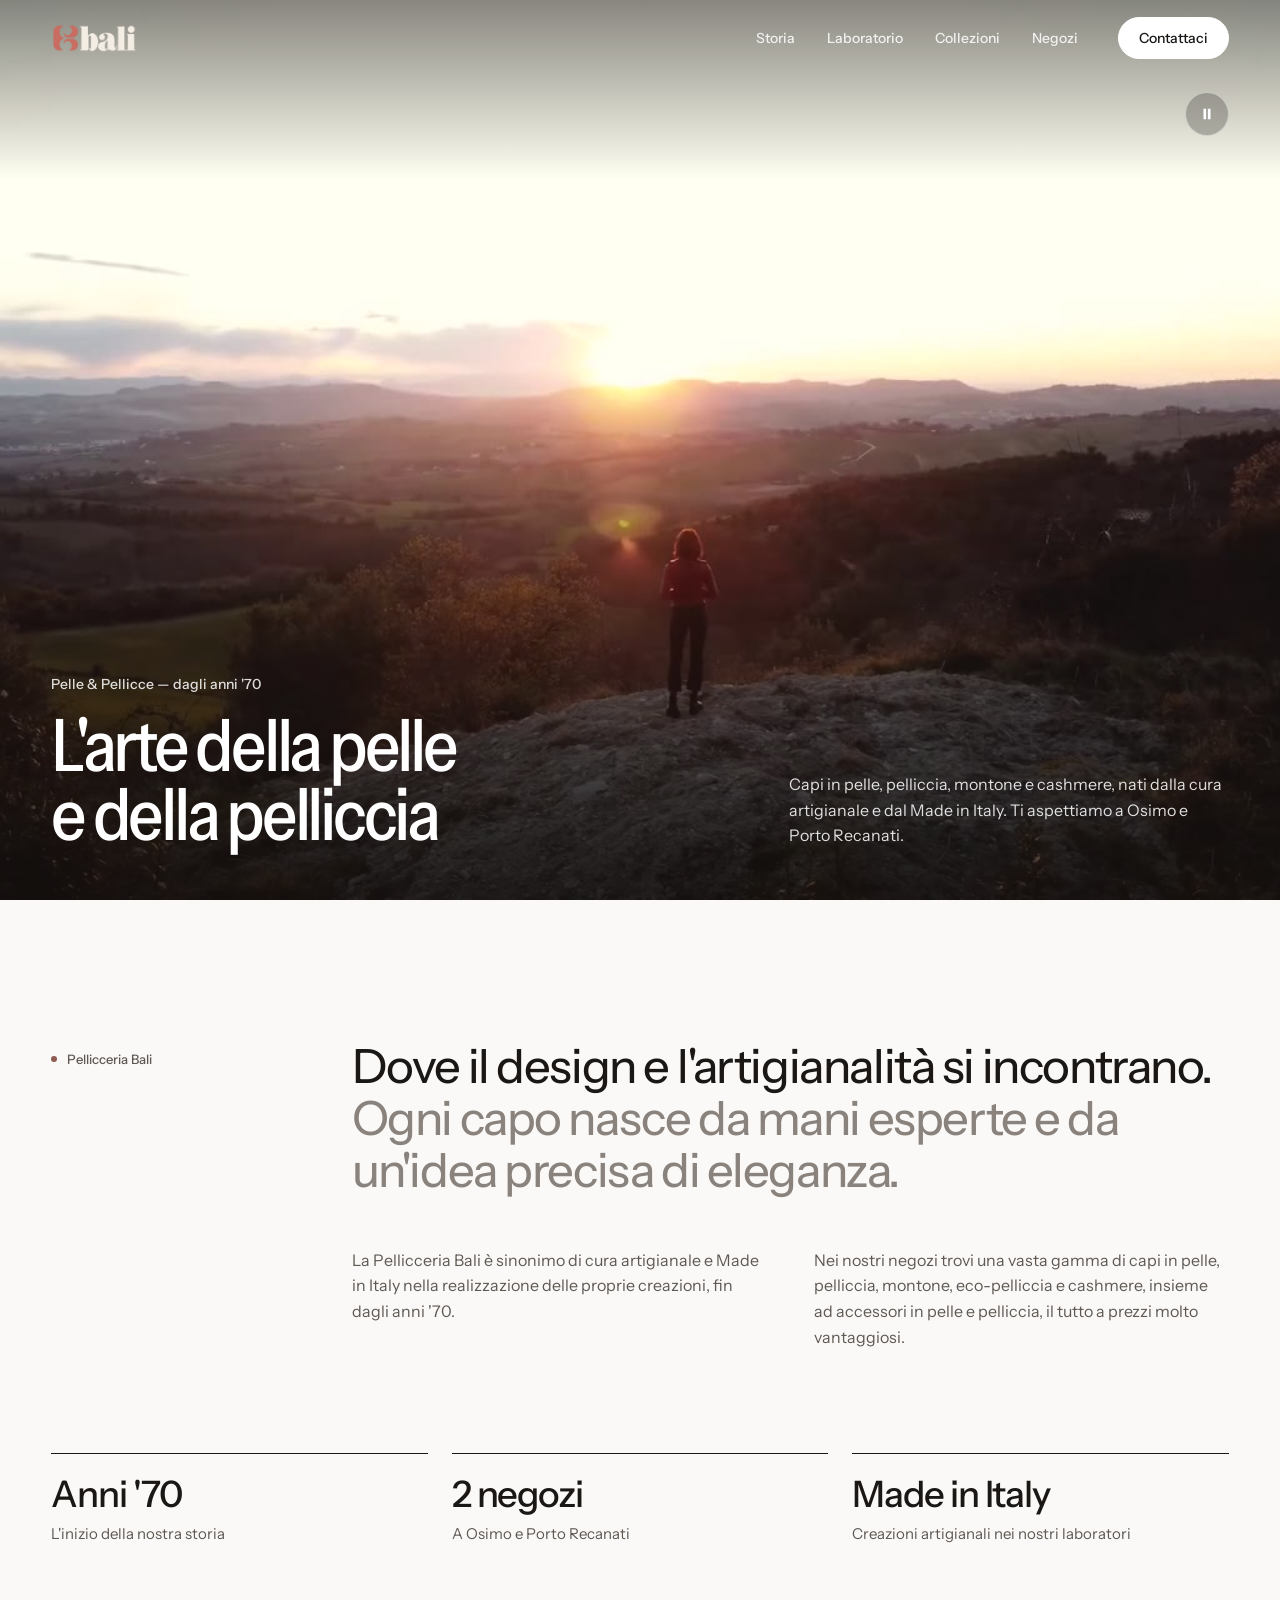
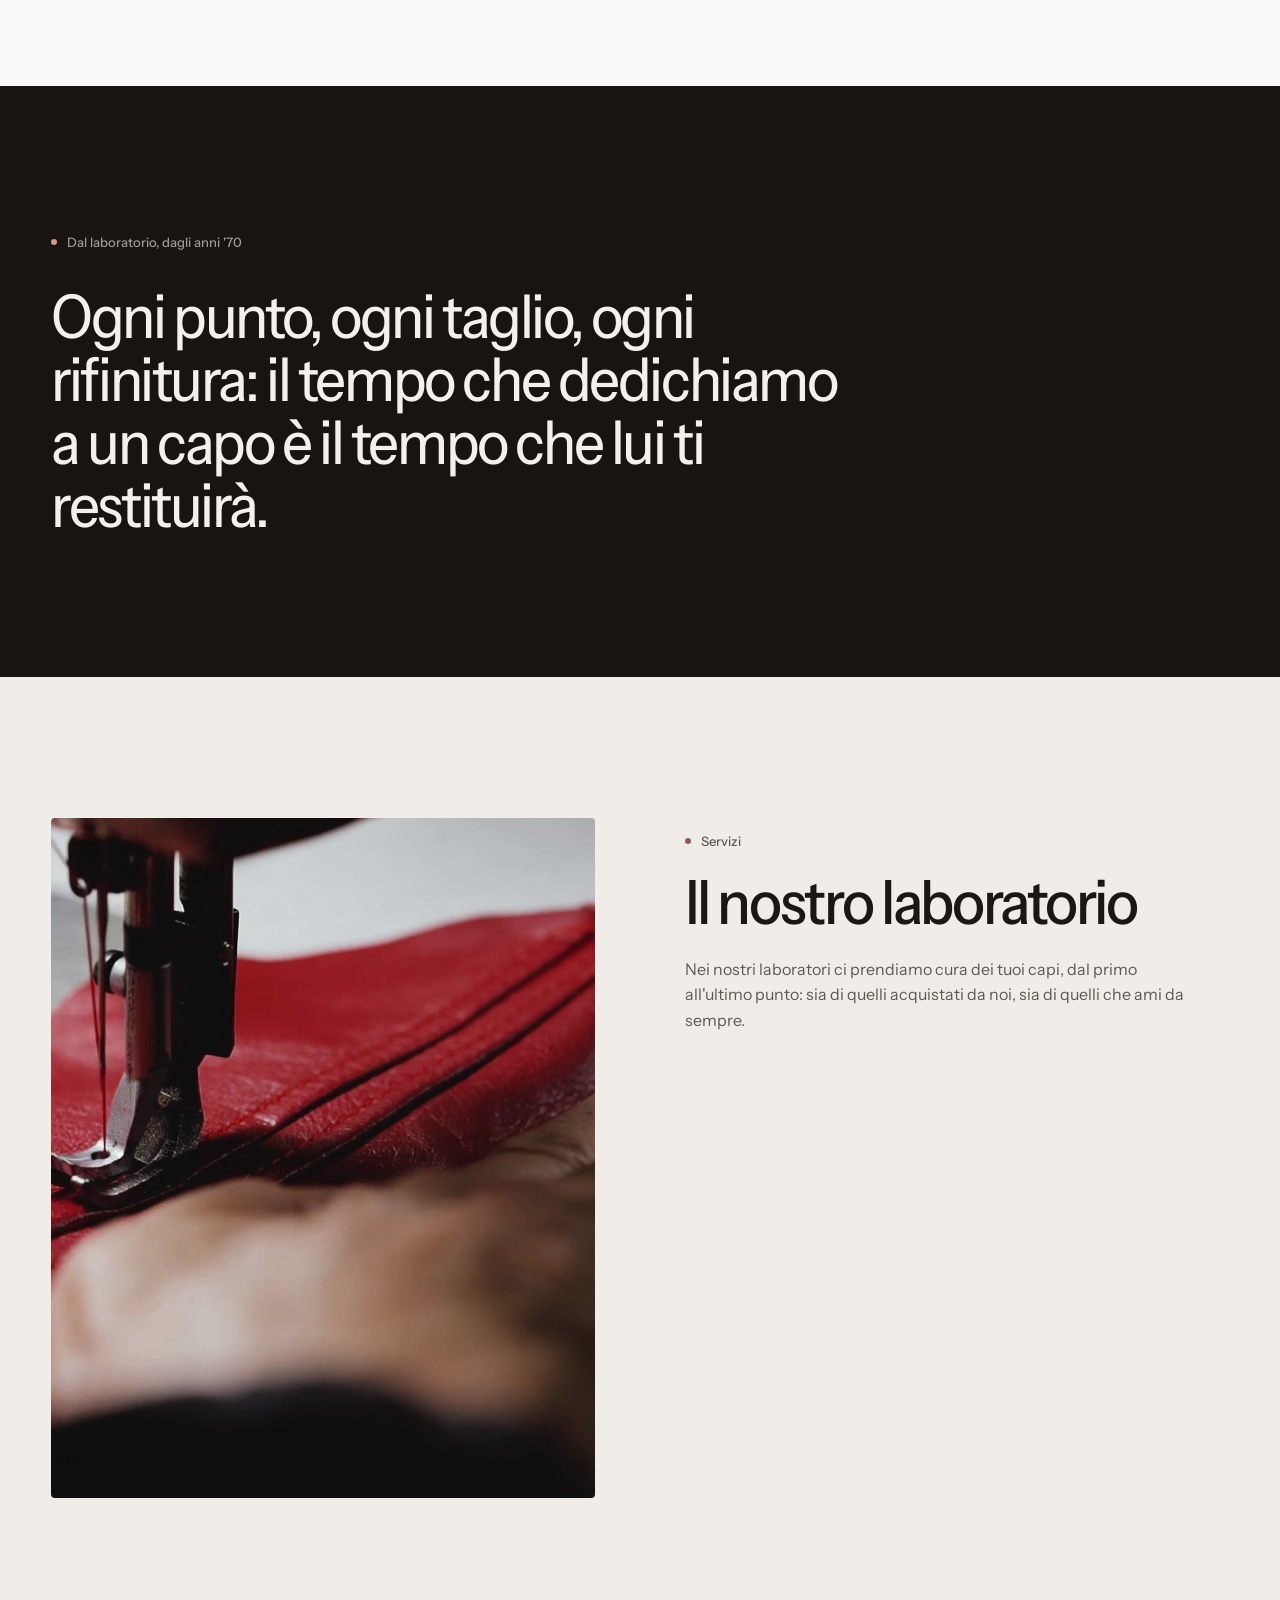
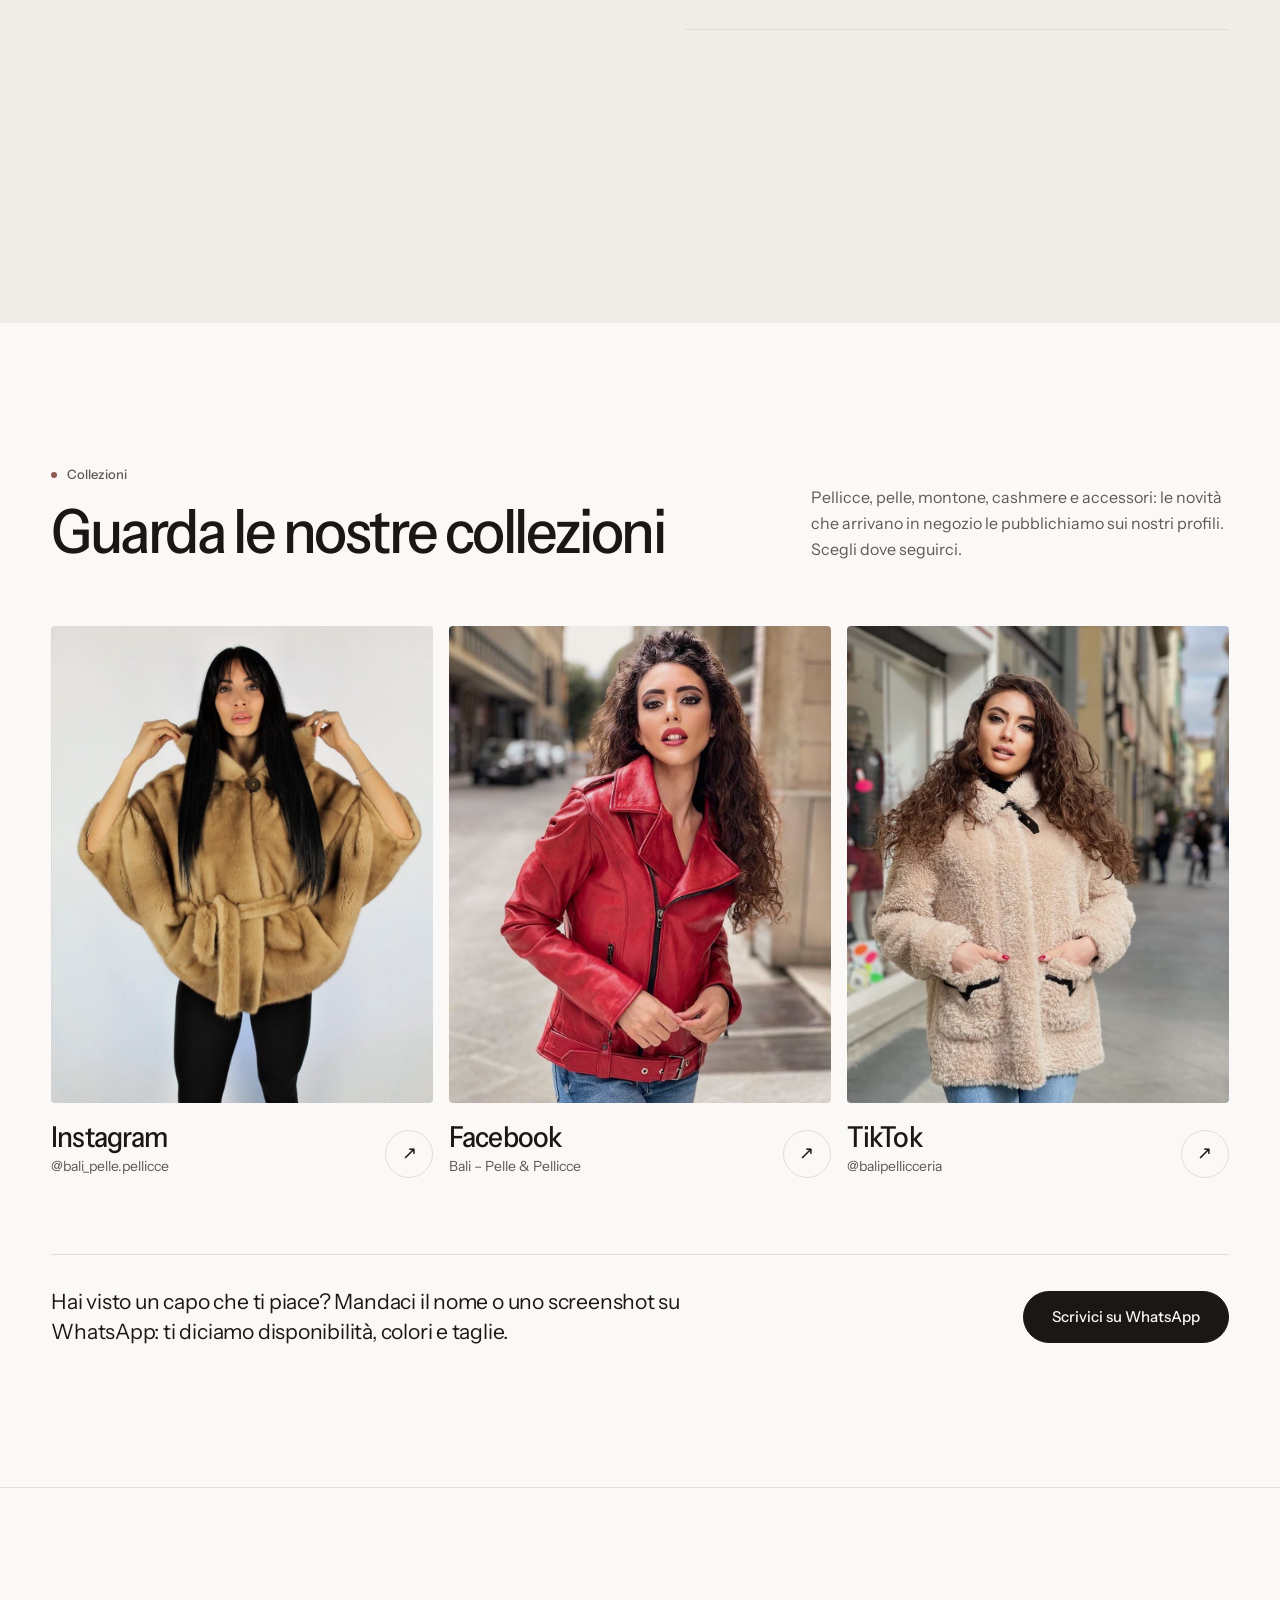
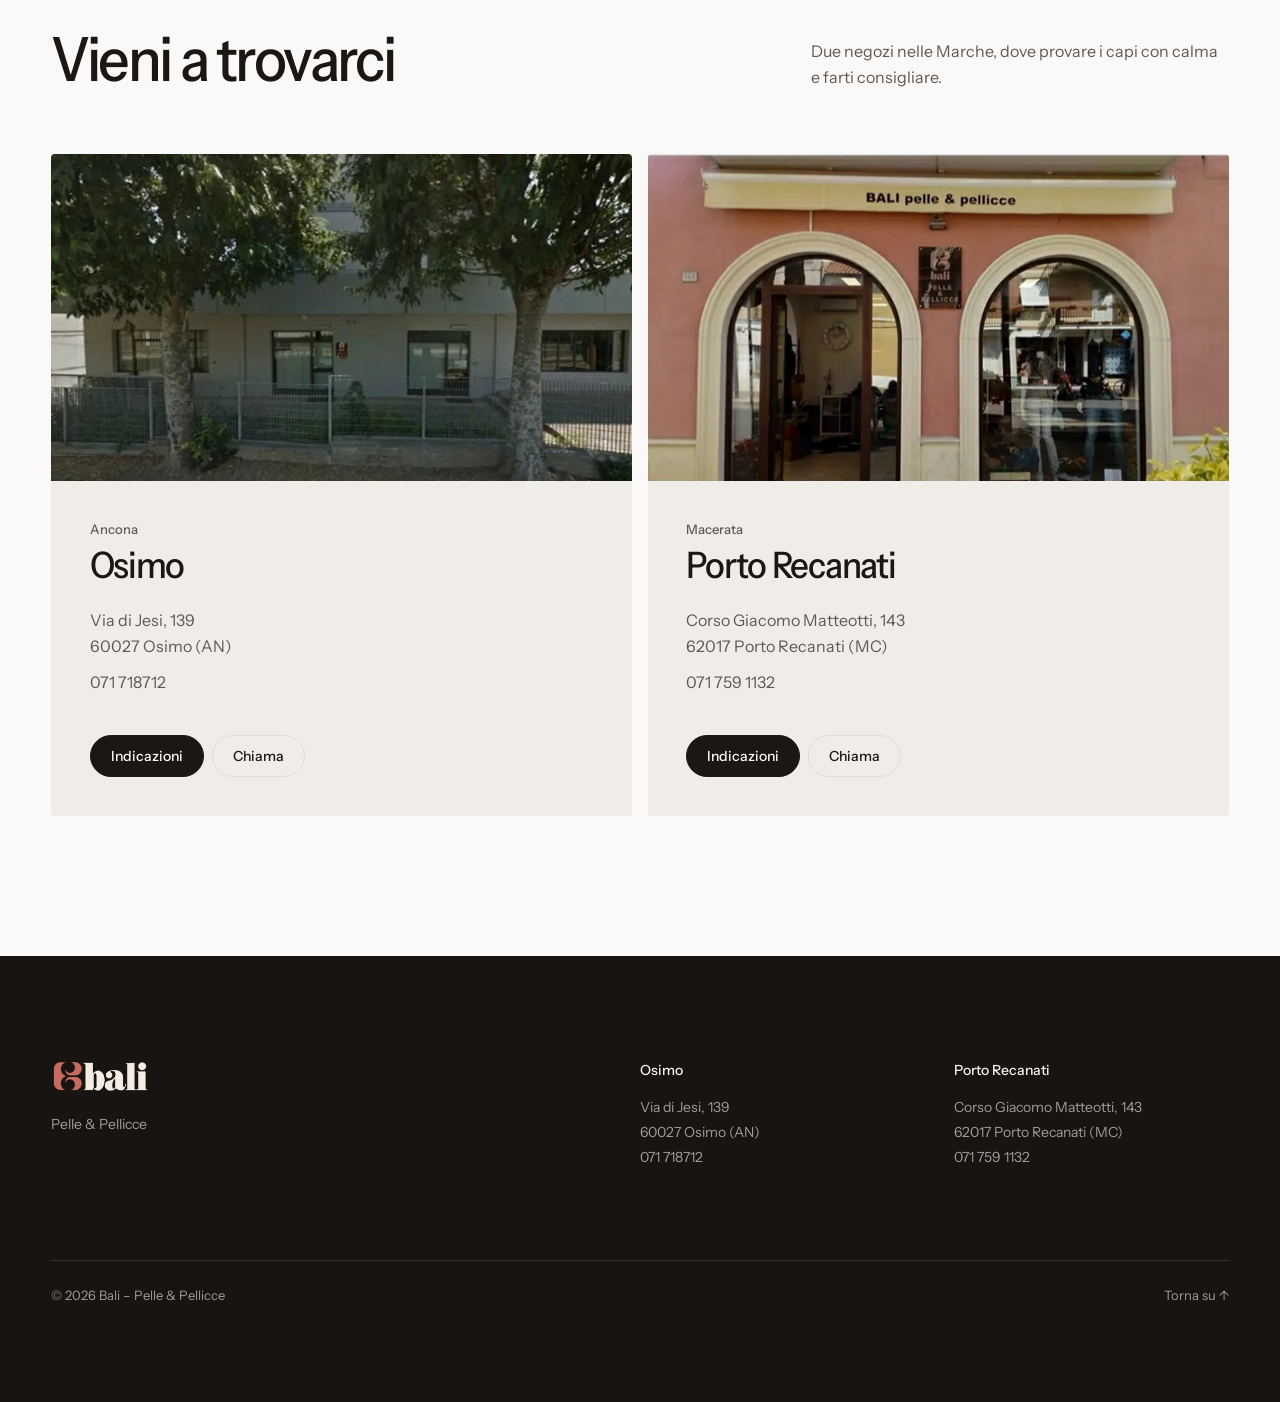
==== commit 11640df1: "Foto per ogni negozio e footer più asciutto - Negozi: ogni scheda ha la sua foto in alto (Osimo nuov" ====
--- a/index.html
+++ b/index.html
@@ -27,14 +27,14 @@
       {
         "@type": "ClothingStore",
         "name": "Bali – Pelle & Pellicce Osimo",
-        "image": "img/negozio-3.jpg",
+        "image": "img/negozio-osimo.jpg",
         "telephone": "+39 071 718712",
         "address": { "@type": "PostalAddress", "streetAddress": "Via di Jesi, 139", "addressLocality": "Osimo", "postalCode": "60027", "addressRegion": "AN", "addressCountry": "IT" }
       },
       {
         "@type": "ClothingStore",
         "name": "Bali – Pelle & Pellicce Porto Recanati",
-        "image": "img/negozio-3.jpg",
+        "image": "img/negozio-porto-recanati.jpg",
         "telephone": "+39 071 759 1132",
         "address": { "@type": "PostalAddress", "streetAddress": "Corso Giacomo Matteotti, 143", "addressLocality": "Porto Recanati", "postalCode": "62017", "addressRegion": "MC", "addressCountry": "IT" }
       }
@@ -193,31 +193,35 @@
           <p class="intestazione__nota reveal">Due negozi nelle Marche, dove provare i capi con calma e farti consigliare.</p>
         </div>
         <div class="negozi__inner">
-          <figure class="negozi__foto reveal"><img src="img/negozio-3.jpg" alt="Vetrina del negozio Bali – Pelle &amp; Pellicce" loading="lazy" width="645" height="363"></figure>
-
           <article class="negozio reveal">
-            <p class="negozio__provincia">Ancona</p>
-            <h3 class="negozio__citta">Osimo</h3>
-            <address>
-              <a href="https://www.google.com/maps/search/?api=1&amp;query=Bali+Pelle+e+Pellicce+Via+di+Jesi+139+Osimo" target="_blank" rel="noopener">Via di Jesi, 139<br>60027 Osimo (AN)</a>
-              <a href="tel:+39071718712">071 718712</a>
-            </address>
-            <div class="negozio__azioni">
-              <a class="btn btn--piccolo" href="https://www.google.com/maps/search/?api=1&amp;query=Bali+Pelle+e+Pellicce+Via+di+Jesi+139+Osimo" target="_blank" rel="noopener">Indicazioni</a>
-              <a class="btn btn--contorno btn--piccolo" href="tel:+39071718712">Chiama</a>
+            <figure class="negozio__foto"><img src="img/negozio-osimo.jpg" alt="L'esterno del negozio Bali di Osimo, in via di Jesi" loading="lazy" width="625" height="352"></figure>
+            <div class="negozio__testo">
+              <p class="negozio__provincia">Ancona</p>
+              <h3 class="negozio__citta">Osimo</h3>
+              <address>
+                <a href="https://www.google.com/maps/search/?api=1&amp;query=Bali+Pelle+e+Pellicce+Via+di+Jesi+139+Osimo" target="_blank" rel="noopener">Via di Jesi, 139<br>60027 Osimo (AN)</a>
+                <a href="tel:+39071718712">071 718712</a>
+              </address>
+              <div class="negozio__azioni">
+                <a class="btn btn--piccolo" href="https://www.google.com/maps/search/?api=1&amp;query=Bali+Pelle+e+Pellicce+Via+di+Jesi+139+Osimo" target="_blank" rel="noopener">Indicazioni</a>
+                <a class="btn btn--contorno btn--piccolo" href="tel:+39071718712">Chiama</a>
+              </div>
             </div>
           </article>
 
           <article class="negozio reveal">
-            <p class="negozio__provincia">Macerata</p>
-            <h3 class="negozio__citta">Porto Recanati</h3>
-            <address>
-              <a href="https://www.google.com/maps/search/?api=1&amp;query=Bali+Pelle+e+Pellicce+Corso+Giacomo+Matteotti+143+Porto+Recanati" target="_blank" rel="noopener">Corso Giacomo Matteotti, 143<br>62017 Porto Recanati (MC)</a>
-              <a href="tel:+390717591132">071 759 1132</a>
-            </address>
-            <div class="negozio__azioni">
-              <a class="btn btn--piccolo" href="https://www.google.com/maps/search/?api=1&amp;query=Bali+Pelle+e+Pellicce+Corso+Giacomo+Matteotti+143+Porto+Recanati" target="_blank" rel="noopener">Indicazioni</a>
-              <a class="btn btn--contorno btn--piccolo" href="tel:+390717591132">Chiama</a>
+            <figure class="negozio__foto"><img src="img/negozio-porto-recanati.jpg" alt="La vetrina del negozio Bali di Porto Recanati, in corso Matteotti" loading="lazy" width="645" height="363"></figure>
+            <div class="negozio__testo">
+              <p class="negozio__provincia">Macerata</p>
+              <h3 class="negozio__citta">Porto Recanati</h3>
+              <address>
+                <a href="https://www.google.com/maps/search/?api=1&amp;query=Bali+Pelle+e+Pellicce+Corso+Giacomo+Matteotti+143+Porto+Recanati" target="_blank" rel="noopener">Corso Giacomo Matteotti, 143<br>62017 Porto Recanati (MC)</a>
+                <a href="tel:+390717591132">071 759 1132</a>
+              </address>
+              <div class="negozio__azioni">
+                <a class="btn btn--piccolo" href="https://www.google.com/maps/search/?api=1&amp;query=Bali+Pelle+e+Pellicce+Corso+Giacomo+Matteotti+143+Porto+Recanati" target="_blank" rel="noopener">Indicazioni</a>
+                <a class="btn btn--contorno btn--piccolo" href="tel:+390717591132">Chiama</a>
+              </div>
             </div>
           </article>
         </div>
@@ -232,7 +236,7 @@
       <div class="footer__alto">
         <div class="footer__marchio">
           <img src="img/logo-chiaro.png" alt="Bali – Pelle &amp; Pellicce" width="750" height="258" loading="lazy">
-          <p>Pelle &amp; Pellicce. Cura artigianale e Made in Italy dagli anni '70.</p>
+          <p>Pelle &amp; Pellicce</p>
         </div>
         <div class="footer__col">
           <h3>Osimo</h3>
--- a/style.css
+++ b/style.css
@@ -259,14 +259,14 @@
 
 /* ---------- negozi ---------- */
 .negozi { border-top: 1px solid var(--linea); }
-.negozi__inner { display: grid; grid-template-columns: 1.1fr 1fr 1fr; gap: 16px; }
-.negozi__foto { overflow: hidden; border-radius: var(--raggio); min-height: 360px; }
-.negozi__foto img { width: 100%; height: 100%; object-fit: cover; }
+.negozi__inner { display: grid; grid-template-columns: 1fr 1fr; gap: 16px; }
 .negozio {
   display: flex; flex-direction: column;
-  padding: clamp(24px, 3vw, 40px);
-  background: var(--bg-2); border-radius: var(--raggio);
-}
+  background: var(--bg-2); border-radius: var(--raggio); overflow: hidden;
+}
+.negozio__foto { aspect-ratio: 16 / 9; overflow: hidden; }
+.negozio__foto img { width: 100%; height: 100%; object-fit: cover; }
+.negozio__testo { flex: 1; display: flex; flex-direction: column; padding: clamp(24px, 3vw, 40px); }
 .negozio__provincia { font-size: 13px; font-weight: 500; color: var(--ink-2); }
 .negozio__citta { margin-top: 6px; font-size: clamp(1.75rem, 1rem + 1.6vw, 2.5rem); font-stretch: 92%; letter-spacing: -.035em; line-height: 1.05; }
 .negozio address { display: grid; gap: 10px; margin: 24px 0 40px; font-style: normal; color: var(--ink-2); }
@@ -309,8 +309,6 @@
 
 /* ---------- tablet ---------- */
 @media (max-width: 1100px) {
-  .negozi__inner { grid-template-columns: 1fr 1fr; }
-  .negozi__foto { grid-column: 1 / -1; min-height: 0; aspect-ratio: 16 / 9; }
   .footer__alto { grid-template-columns: 1fr 1fr; }
   .footer__marchio { grid-column: 1 / -1; }
 }
